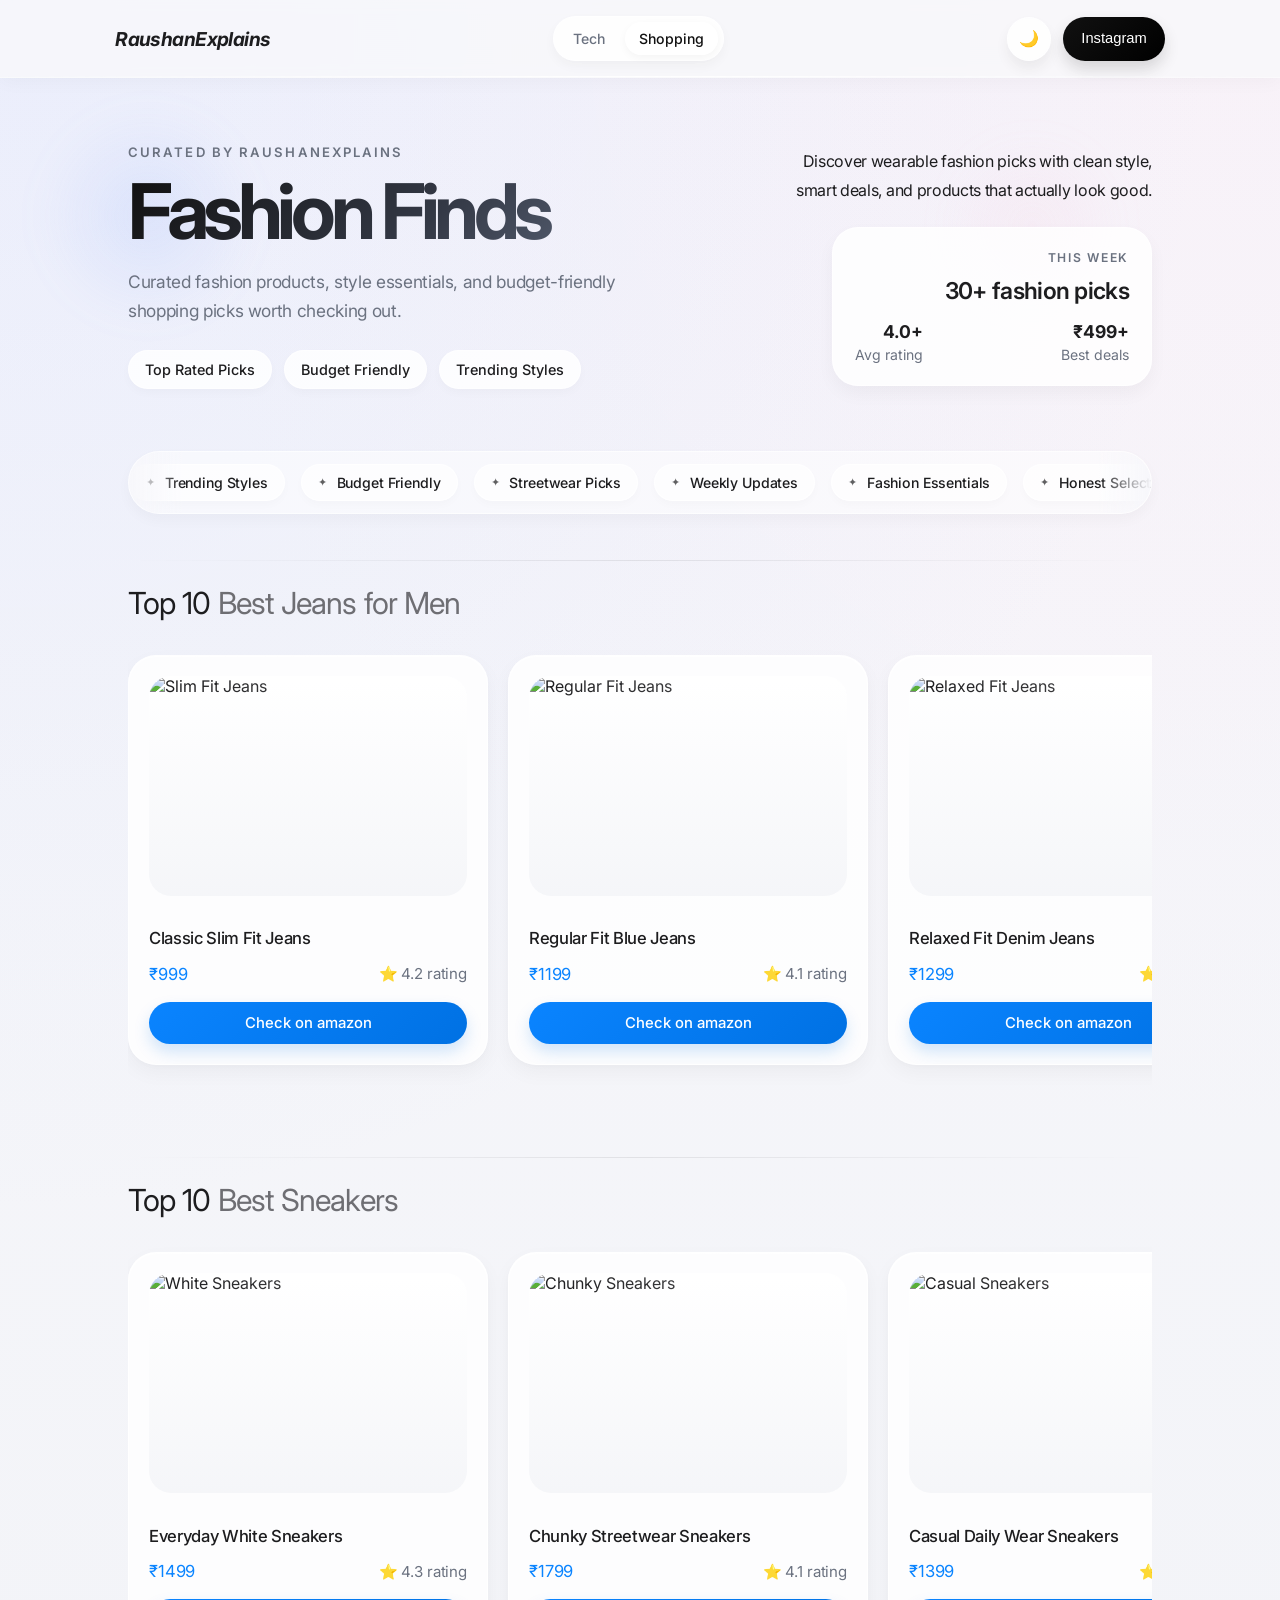
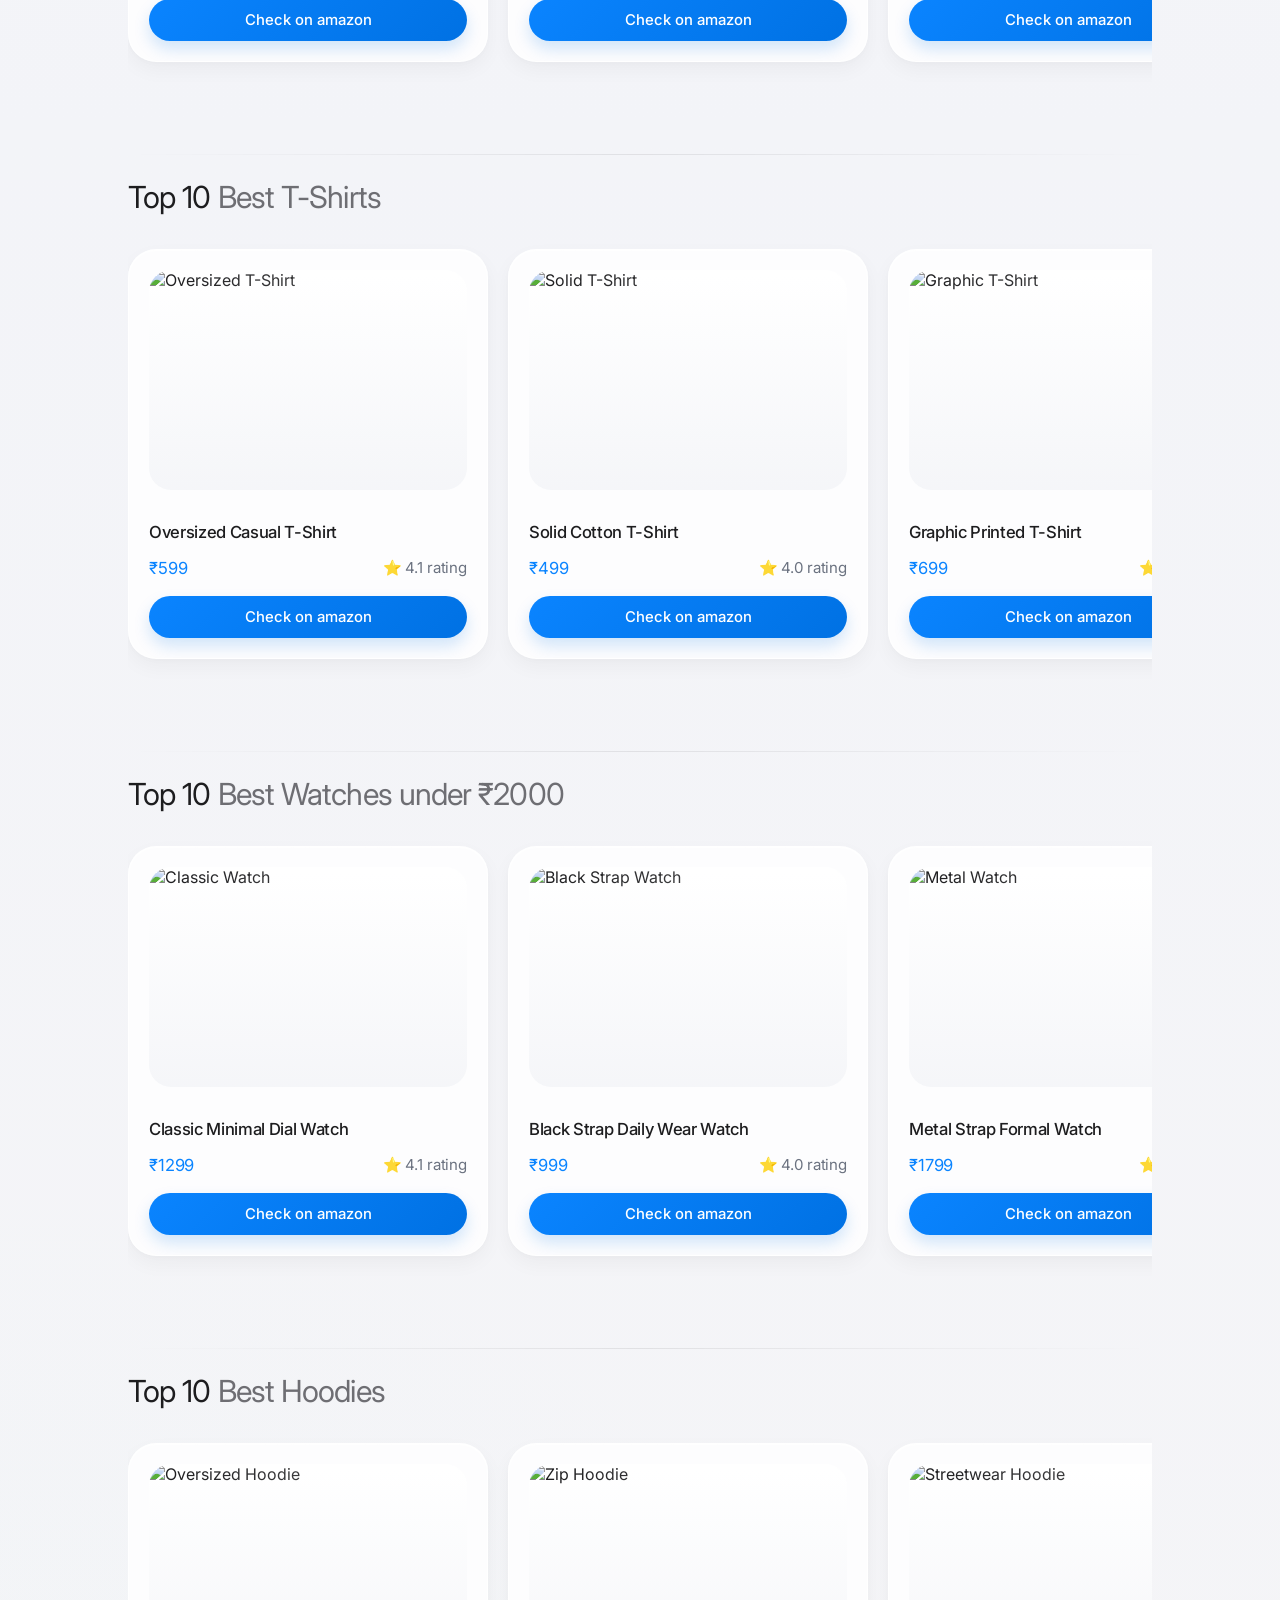
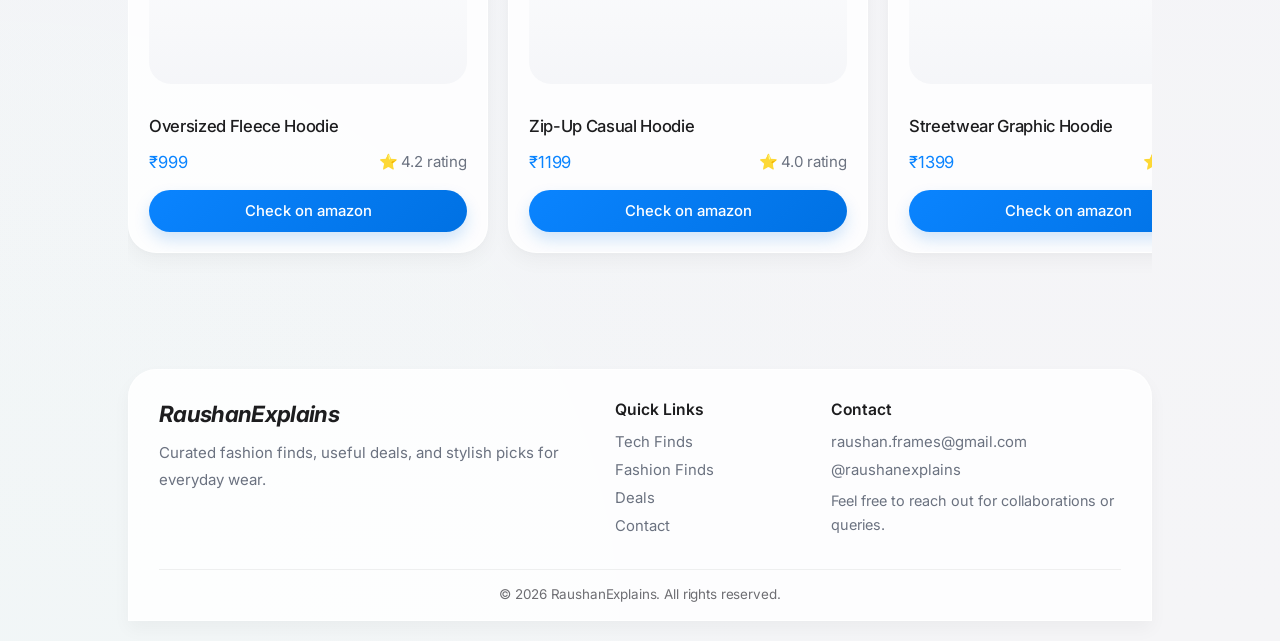
==== shopping.html @ c3a6e8cb "changes" ====
<!DOCTYPE html>
<html lang="en">

<head>
    <meta charset="UTF-8" />
    <meta name="viewport" content="width=device-width, initial-scale=1.0" />
    <title>RaushanExplains | Fashion Finds</title>
    <link rel="stylesheet" href="style.css" />
</head>

<body>
    <div class="page-loader" id="pageLoader">
        <div class="loader-inner">
            <div class="loader-brand shimmer-block"></div>

            <div class="loader-hero">
                <div class="loader-left">
                    <div class="skeleton-line short shimmer-block"></div>
                    <div class="skeleton-line title shimmer-block"></div>
                    <div class="skeleton-line medium shimmer-block"></div>
                    <div class="skeleton-line medium shimmer-block"></div>

                    <div class="loader-badges">
                        <span class="skeleton-pill shimmer-block"></span>
                        <span class="skeleton-pill shimmer-block"></span>
                        <span class="skeleton-pill shimmer-block"></span>
                    </div>
                </div>

                <div class="loader-right">
                    <div class="skeleton-card shimmer-block"></div>
                </div>
            </div>

            <div class="loader-products">
                <div class="skeleton-product shimmer-block"></div>
                <div class="skeleton-product shimmer-block"></div>
                <div class="skeleton-product shimmer-block"></div>
            </div>
        </div>
    </div>

    <header class="header">
        <div class="header-box">
            <h1 id="logo">RaushanExplains</h1>

            <div class="mode-switch-wrap">
                <div class="mode-switch">
                    <a href="index.html" class="mode-tab">Tech</a>
                    <a href="shopping.html" class="mode-tab active">Shopping</a>
                </div>
            </div>

            <div class="header-actions">
                <button class="theme-toggle" id="themeToggle" aria-label="Toggle dark mode">
                    <span class="theme-icon">🌙</span>
                </button>

                <a href="https://www.instagram.com/raushanexplains/" target="_blank" rel="noopener noreferrer" class="insta-link">
                    <button class="contact-btn insta-btn">
                        <span>Instagram</span>
                    </button>
                </a>
            </div>
        </div>
    </header>

    <div class="blank"></div>

    <section class="hero reveal">
        <div class="hero-left">
            <p class="hero-label">Curated by RaushanExplains</p>
            <h1>Fashion Finds</h1>
            <p class="hero-subtext">
                Curated fashion products, style essentials, and budget-friendly shopping picks worth checking out.
            </p>

            <div class="hero-badges">
                <span>Top Rated Picks</span>
                <span id="budget">Budget Friendly</span>
                <span>Trending Styles</span>
            </div>
        </div>

        <div class="hero-right">
            <p class="hero-right-text">
                Discover wearable fashion picks with clean style, smart deals, and products that actually look good.
            </p>

            <div class="hero-card">
                <p class="hero-card-label">This Week</p>
                <h3>30+ fashion picks</h3>
                <div class="hero-card-stats">
                    <div>
                        <strong>4.0+</strong>
                        <span>Avg rating</span>
                    </div>
                    <div>
                        <strong>₹499+</strong>
                        <span>Best deals</span>
                    </div>
                </div>
            </div>
        </div>
    </section>

    <div class="trust-marquee">
        <div class="trust-track">
            <span>Trending Styles</span>
            <span>Budget Friendly</span>
            <span>Streetwear Picks</span>
            <span>Weekly Updates</span>
            <span>Fashion Essentials</span>
            <span>Honest Selections</span>

            <span>Trending Styles</span>
            <span>Budget Friendly</span>
            <span>Streetwear Picks</span>
            <span>Weekly Updates</span>
            <span>Fashion Essentials</span>
            <span>Honest Selections</span>
        </div>
    </div>

    <section class="top">
        <div class="top1">
            <h1>Top 10 <span>Best Jeans for Men</span></h1>
        </div>

        <div class="box">
            <div class="box1">
                <div class="img-area"><img src="images/jeans1.jpg" alt="Slim Fit Jeans" /></div>
                <div class="product-info">
                    <h3>Classic Slim Fit Jeans</h3>
                    <div class="para">
                        <p class="price">₹999</p>
                        <p>⭐ 4.2 rating</p>
                    </div>
                    <div class="check">Check on amazon</div>
                </div>
            </div>

            <div class="box1">
                <div class="img-area"><img src="images/jeans2.jpg" alt="Regular Fit Jeans" /></div>
                <div class="product-info">
                    <h3>Regular Fit Blue Jeans</h3>
                    <div class="para">
                        <p class="price">₹1199</p>
                        <p>⭐ 4.1 rating</p>
                    </div>
                    <div class="check">Check on amazon</div>
                </div>
            </div>

            <div class="box1">
                <div class="img-area"><img src="images/jeans3.jpg" alt="Relaxed Fit Jeans" /></div>
                <div class="product-info">
                    <h3>Relaxed Fit Denim Jeans</h3>
                    <div class="para">
                        <p class="price">₹1299</p>
                        <p>⭐ 4.3 rating</p>
                    </div>
                    <div class="check">Check on amazon</div>
                </div>
            </div>

            <div class="box1">
                <div class="img-area"><img src="images/jeans4.jpg" alt="Black Jeans" /></div>
                <div class="product-info">
                    <h3>Black Tapered Fit Jeans</h3>
                    <div class="para">
                        <p class="price">₹1099</p>
                        <p>⭐ 4.0 rating</p>
                    </div>
                    <div class="check">Check on amazon</div>
                </div>
            </div>

            <div class="box1">
                <div class="img-area"><img src="images/jeans5.jpg" alt="Light Blue Jeans" /></div>
                <div class="product-info">
                    <h3>Light Blue Casual Denim Jeans</h3>
                    <div class="para">
                        <p class="price">₹899</p>
                        <p>⭐ 4.1 rating</p>
                    </div>
                    <div class="check">Check on amazon</div>
                </div>
            </div>
        </div>
    </section>

    <section class="top reveal">
        <div class="top1">
            <h1>Top 10 <span>Best Sneakers</span></h1>
        </div>

        <div class="box">
            <div class="box1">
                <div class="img-area"><img src="images/sneaker1.jpg" alt="White Sneakers" /></div>
                <div class="product-info">
                    <h3>Everyday White Sneakers</h3>
                    <div class="para">
                        <p class="price">₹1499</p>
                        <p>⭐ 4.3 rating</p>
                    </div>
                    <div class="check">Check on amazon</div>
                </div>
            </div>

            <div class="box1">
                <div class="img-area"><img src="images/sneaker2.jpg" alt="Chunky Sneakers" /></div>
                <div class="product-info">
                    <h3>Chunky Streetwear Sneakers</h3>
                    <div class="para">
                        <p class="price">₹1799</p>
                        <p>⭐ 4.1 rating</p>
                    </div>
                    <div class="check">Check on amazon</div>
                </div>
            </div>

            <div class="box1">
                <div class="img-area"><img src="images/sneaker3.jpg" alt="Casual Sneakers" /></div>
                <div class="product-info">
                    <h3>Casual Daily Wear Sneakers</h3>
                    <div class="para">
                        <p class="price">₹1399</p>
                        <p>⭐ 4.0 rating</p>
                    </div>
                    <div class="check">Check on amazon</div>
                </div>
            </div>

            <div class="box1">
                <div class="img-area"><img src="images/sneaker4.jpg" alt="Black Sneakers" /></div>
                <div class="product-info">
                    <h3>Black Minimal Sneakers</h3>
                    <div class="para">
                        <p class="price">₹1599</p>
                        <p>⭐ 4.2 rating</p>
                    </div>
                    <div class="check">Check on amazon</div>
                </div>
            </div>

            <div class="box1">
                <div class="img-area"><img src="images/sneaker5.jpg" alt="Running Sneakers" /></div>
                <div class="product-info">
                    <h3>Running Style Sneakers</h3>
                    <div class="para">
                        <p class="price">₹1699</p>
                        <p>⭐ 4.1 rating</p>
                    </div>
                    <div class="check">Check on amazon</div>
                </div>
            </div>
        </div>
    </section>

    <section class="top">
        <div class="top1">
            <h1>Top 10 <span>Best T-Shirts</span></h1>
        </div>

        <div class="box">
            <div class="box1">
                <div class="img-area"><img src="images/tshirt1.jpg" alt="Oversized T-Shirt" /></div>
                <div class="product-info">
                    <h3>Oversized Casual T-Shirt</h3>
                    <div class="para">
                        <p class="price">₹599</p>
                        <p>⭐ 4.1 rating</p>
                    </div>
                    <div class="check">Check on amazon</div>
                </div>
            </div>

            <div class="box1">
                <div class="img-area"><img src="images/tshirt2.jpg" alt="Solid T-Shirt" /></div>
                <div class="product-info">
                    <h3>Solid Cotton T-Shirt</h3>
                    <div class="para">
                        <p class="price">₹499</p>
                        <p>⭐ 4.0 rating</p>
                    </div>
                    <div class="check">Check on amazon</div>
                </div>
            </div>

            <div class="box1">
                <div class="img-area"><img src="images/tshirt3.jpg" alt="Graphic T-Shirt" /></div>
                <div class="product-info">
                    <h3>Graphic Printed T-Shirt</h3>
                    <div class="para">
                        <p class="price">₹699</p>
                        <p>⭐ 4.2 rating</p>
                    </div>
                    <div class="check">Check on amazon</div>
                </div>
            </div>

            <div class="box1">
                <div class="img-area"><img src="images/tshirt4.jpg" alt="Basic T-Shirt" /></div>
                <div class="product-info">
                    <h3>Basic Everyday T-Shirt</h3>
                    <div class="para">
                        <p class="price">₹449</p>
                        <p>⭐ 4.0 rating</p>
                    </div>
                    <div class="check">Check on amazon</div>
                </div>
            </div>

            <div class="box1">
                <div class="img-area"><img src="images/tshirt5.jpg" alt="Relaxed Fit T-Shirt" /></div>
                <div class="product-info">
                    <h3>Relaxed Fit Streetwear Tee</h3>
                    <div class="para">
                        <p class="price">₹749</p>
                        <p>⭐ 4.1 rating</p>
                    </div>
                    <div class="check">Check on amazon</div>
                </div>
            </div>
        </div>
    </section>

    <section class="top">
        <div class="top1">
            <h1>Top 10 <span>Best Watches under ₹2000</span></h1>
        </div>

        <div class="box">
            <div class="box1">
                <div class="img-area"><img src="images/watch1.jpg" alt="Classic Watch" /></div>
                <div class="product-info">
                    <h3>Classic Minimal Dial Watch</h3>
                    <div class="para">
                        <p class="price">₹1299</p>
                        <p>⭐ 4.1 rating</p>
                    </div>
                    <div class="check">Check on amazon</div>
                </div>
            </div>

            <div class="box1">
                <div class="img-area"><img src="images/watch2.jpg" alt="Black Strap Watch" /></div>
                <div class="product-info">
                    <h3>Black Strap Daily Wear Watch</h3>
                    <div class="para">
                        <p class="price">₹999</p>
                        <p>⭐ 4.0 rating</p>
                    </div>
                    <div class="check">Check on amazon</div>
                </div>
            </div>

            <div class="box1">
                <div class="img-area"><img src="images/watch3.jpg" alt="Metal Watch" /></div>
                <div class="product-info">
                    <h3>Metal Strap Formal Watch</h3>
                    <div class="para">
                        <p class="price">₹1799</p>
                        <p>⭐ 4.2 rating</p>
                    </div>
                    <div class="check">Check on amazon</div>
                </div>
            </div>
        </div>
    </section>

    <section class="top">
        <div class="top1">
            <h1>Top 10 <span>Best Hoodies</span></h1>
        </div>

        <div class="box">
            <div class="box1">
                <div class="img-area"><img src="images/hoodie1.jpg" alt="Oversized Hoodie" /></div>
                <div class="product-info">
                    <h3>Oversized Fleece Hoodie</h3>
                    <div class="para">
                        <p class="price">₹999</p>
                        <p>⭐ 4.2 rating</p>
                    </div>
                    <div class="check">Check on amazon</div>
                </div>
            </div>

            <div class="box1">
                <div class="img-area"><img src="images/hoodie2.jpg" alt="Zip Hoodie" /></div>
                <div class="product-info">
                    <h3>Zip-Up Casual Hoodie</h3>
                    <div class="para">
                        <p class="price">₹1199</p>
                        <p>⭐ 4.0 rating</p>
                    </div>
                    <div class="check">Check on amazon</div>
                </div>
            </div>

            <div class="box1">
                <div class="img-area"><img src="images/hoodie3.jpg" alt="Streetwear Hoodie" /></div>
                <div class="product-info">
                    <h3>Streetwear Graphic Hoodie</h3>
                    <div class="para">
                        <p class="price">₹1399</p>
                        <p>⭐ 4.1 rating</p>
                    </div>
                    <div class="check">Check on amazon</div>
                </div>
            </div>
        </div>
    </section>

    <footer class="footer reveal">
        <div class="footer-container">
            <div class="footer-top">
                <div class="footer-brand">
                    <h2>RaushanExplains</h2>
                    <p>
                        Curated fashion finds, useful deals, and stylish picks for everyday wear.
                    </p>
                </div>

                <div class="footer-links">
                    <h3>Quick Links</h3>
                    <a href="index.html">Tech Finds</a>
                    <a href="shopping.html">Fashion Finds</a>
                    <a href="#">Deals</a>
                    <a href="#">Contact</a>
                </div>

                <div class="footer-contact">
                    <h3>Contact</h3>
                    <a href="mailto:raushan.frames@gmail.com">raushan.frames@gmail.com</a>
                    <a href="https://www.instagram.com/raushanexplains/" target="_blank" rel="noopener noreferrer">@raushanexplains</a>
                    <p>Feel free to reach out for collaborations or queries.</p>
                </div>
            </div>

            <div class="footer-bottom">
                <p>© 2026 RaushanExplains. All rights reserved.</p>
            </div>
        </div>
    </footer>

    <button class="back-to-top">↑</button>

    <script src="script.js"></script>
</body>

</html>
---- style.css ----
@import url('https://fonts.googleapis.com/css2?family=Inter:wght@100..900&display=swap');

:root {
    --bg-main:
        radial-gradient(circle at top left, rgba(186, 200, 255, 0.20), transparent 30%),
        radial-gradient(circle at top right, rgba(255, 214, 235, 0.16), transparent 28%),
        radial-gradient(circle at bottom left, rgba(214, 255, 245, 0.12), transparent 26%),
        linear-gradient(180deg, #f7f7fb 0%, #f3f4f8 45%, #f5f5f7 100%);

    --text-main: #1d1d1f;
    --text-soft: #6b7280;
    --text-muted: #6e6e73;
    --heading-grad: linear-gradient(135deg, #111111 0%, #343946 55%, #657085 100%);

    --header-bg: rgba(248, 248, 251, 0.82);
    --header-border: rgba(255, 255, 255, 0.42);
    --header-shadow: 0 4px 18px rgba(0, 0, 0, 0.03);

    --glass-bg: rgba(255, 255, 255, 0.82);
    --glass-border: rgba(255, 255, 255, 0.62);
    --glass-strong: rgba(255, 255, 255, 0.90);
    --glass-shadow:
        0 8px 20px rgba(0, 0, 0, 0.04),
        0 2px 8px rgba(0, 0, 0, 0.025),
        inset 0 1px 0 rgba(255, 255, 255, 0.72);

    --card-hover-shadow:
        0 12px 22px rgba(17, 24, 39, 0.07),
        0 4px 10px rgba(17, 24, 39, 0.03);

    --img-area-bg: linear-gradient(180deg, rgba(255, 255, 255, 0.94), rgba(244, 245, 248, 0.94));

    --blue-btn: linear-gradient(135deg, #0a84ff, #0071e3);
    --dark-btn: linear-gradient(135deg, #111111, #000000);
    --blue-shadow: 0 8px 16px rgba(0, 113, 227, 0.18);
    --blue-shadow-hover: 0 10px 18px rgba(0, 113, 227, 0.22);

    --theme-btn-bg: rgba(255, 255, 255, 0.74);
    --theme-btn-border: rgba(255, 255, 255, 0.64);
    --theme-btn-color: #111111;
    --theme-btn-shadow: 0 8px 14px rgba(0, 0, 0, 0.06);

    --line-soft: rgba(0, 0, 0, 0.08);
    --footer-border: rgba(0, 0, 0, 0.06);
    --price-color: #0a84ff;
}

body.dark-mode {
    --bg-main:
        radial-gradient(circle at top left, rgba(65, 88, 208, 0.14), transparent 30%),
        radial-gradient(circle at top right, rgba(170, 85, 255, 0.12), transparent 28%),
        radial-gradient(circle at bottom left, rgba(0, 210, 255, 0.08), transparent 24%),
        linear-gradient(180deg, #0d0f14 0%, #11141b 45%, #151922 100%);

    --text-main: #f5f7fb;
    --text-soft: #a8b0bf;
    --text-muted: #98a1b2;
    --heading-grad: linear-gradient(135deg, #ffffff 0%, #c5cede 55%, #8b96ad 100%);

    --header-bg: rgba(17, 20, 27, 0.86);
    --header-border: rgba(255, 255, 255, 0.08);
    --header-shadow: 0 8px 22px rgba(0, 0, 0, 0.22);

    --glass-bg: rgba(22, 27, 37, 0.82);
    --glass-border: rgba(255, 255, 255, 0.08);
    --glass-strong: rgba(255, 255, 255, 0.16);
    --glass-shadow:
        0 10px 22px rgba(0, 0, 0, 0.22),
        0 4px 8px rgba(0, 0, 0, 0.16),
        inset 0 1px 0 rgba(255, 255, 255, 0.04);

    --card-hover-shadow:
        0 14px 24px rgba(0, 0, 0, 0.26),
        0 6px 12px rgba(0, 0, 0, 0.16);

    --img-area-bg: linear-gradient(180deg, rgba(29, 35, 47, 0.95), rgba(21, 26, 35, 0.95));

    --theme-btn-bg: rgba(255, 255, 255, 0.06);
    --theme-btn-border: rgba(255, 255, 255, 0.08);
    --theme-btn-color: #f5f7fb;
    --theme-btn-shadow: 0 8px 16px rgba(0, 0, 0, 0.18);

    --line-soft: rgba(255, 255, 255, 0.10);
    --footer-border: rgba(255, 255, 255, 0.08);
    --price-color: #4da3ff;
}

* {
    margin: 0;
    padding: 0;
    box-sizing: border-box;
}

html,
body {
    width: 100%;
    min-height: 100%;
    font-family: "Inter", sans-serif;
    overflow-x: hidden;
    background: var(--bg-main);
    color: var(--text-main);
}

body::before {
    content: "";
    position: fixed;
    inset: 0;
    pointer-events: none;
    background: radial-gradient(rgba(255, 255, 255, 0.10) 1px, transparent 1px);
    background-size: 24px 24px;
    opacity: 0.10;
}

body.dark-mode::before {
    opacity: 0.05;
}

.header {
    height: 78px;
    width: 100%;
    position: fixed;
    top: 0;
    left: 0;
    z-index: 1000;
    background: var(--header-bg);
    backdrop-filter: blur(6px);
    -webkit-backdrop-filter: blur(6px);
    border-bottom: 1px solid var(--header-border);
    box-shadow: var(--header-shadow);
    transition: background 0.2s ease, border-color 0.2s ease, box-shadow 0.2s ease;
}

.header::after {
    content: "";
    position: absolute;
    left: 0;
    bottom: 0;
    width: 100%;
    height: 1px;
    background: linear-gradient(90deg, transparent, var(--glass-strong), transparent);
}

.header-box {
    width: 82%;
    height: 100%;
    margin: auto;
    display: flex;
    align-items: center;
    justify-content: space-between;
    gap: 18px;
}

#logo {
    font-size: 1.2rem;
    font-weight: 700;
    font-style: italic;
    color: var(--text-main);
    letter-spacing: -0.03em;
    white-space: nowrap;
}

.mode-switch-wrap {
    display: flex;
    justify-content: center;
    min-width: 0;
    flex: 1;
}

.mode-switch {
    display: inline-flex;
    align-items: center;
    gap: 6px;
    padding: 5px;
    border-radius: 999px;
    background: var(--glass-bg);
    border: 1px solid var(--glass-border);
    box-shadow: 0 5px 12px rgba(0, 0, 0, 0.035);
    max-width: 100%;
}

.mode-tab {
    text-decoration: none;
    color: var(--text-soft);
    font-size: 0.88rem;
    font-weight: 500;
    padding: 8px 14px;
    border-radius: 999px;
    transition: background 0.18s ease, color 0.18s ease;
    white-space: nowrap;
}

.mode-tab.active {
    background: rgba(255, 255, 255, 0.94);
    color: #111111;
    box-shadow: 0 3px 8px rgba(0, 0, 0, 0.04);
}

body.dark-mode .mode-tab.active {
    background: rgba(255, 255, 255, 0.12);
    color: #ffffff;
}

.header-actions {
    display: flex;
    align-items: center;
    gap: 12px;
}

.theme-toggle {
    width: 44px;
    height: 44px;
    border-radius: 50%;
    border: 1px solid var(--theme-btn-border);
    background: var(--theme-btn-bg);
    color: var(--theme-btn-color);
    box-shadow: var(--theme-btn-shadow);
    cursor: pointer;
    transition: transform 0.16s ease, box-shadow 0.16s ease;
    display: flex;
    align-items: center;
    justify-content: center;
    font-size: 1rem;
}

.theme-toggle:hover {
    transform: translateY(-1px);
}

.header-box a {
    text-decoration: none;
}

.contact-btn {
    padding: 12px 20px;
    font-size: 0.92rem;
    font-weight: 500;
    color: white;
    background: var(--dark-btn);
    border: none;
    border-radius: 999px;
    cursor: pointer;
    box-shadow: 0 8px 16px rgba(0, 0, 0, 0.14);
    transition: transform 0.16s ease, box-shadow 0.16s ease;
}

.contact-btn:hover {
    transform: translateY(-1px);
    box-shadow: 0 10px 18px rgba(0, 0, 0, 0.16);
}

.insta-link {
    text-decoration: none;
    display: inline-flex;
}

.insta-btn {
    display: inline-flex;
    align-items: center;
    justify-content: center;
    height: 44px;
    padding: 0 18px;
    line-height: 1;
}

.insta-btn span {
    display: inline-block;
    line-height: 1;
}

.blank {
    height: 88px;
    width: 100%;
}

.hero {
    width: 80%;
    margin: 28px auto 34px;
    min-height: 280px;
    display: flex;
    align-items: center;
    justify-content: space-between;
    gap: 56px;
    padding: 28px 0;
    position: relative;
    isolation: isolate;
}

.hero::before {
    content: "";
    position: absolute;
    left: -100px;
    top: -20px;
    width: 240px;
    height: 240px;
    background: radial-gradient(circle, rgba(111, 152, 255, 0.14), transparent 65%);
    filter: blur(18px);
    z-index: -1;
}

.hero::after {
    content: "";
    position: absolute;
    right: 20px;
    top: 10px;
    width: 200px;
    height: 200px;
    background: radial-gradient(circle, rgba(255, 188, 214, 0.12), transparent 65%);
    filter: blur(18px);
    z-index: -1;
}

.hero-left {
    max-width: 620px;
}

.hero-label {
    font-size: 0.82rem;
    text-transform: uppercase;
    letter-spacing: 0.16em;
    color: var(--text-soft);
    margin-bottom: 16px;
    font-weight: 600;
}

.hero-left h1 {
    font-size: 4.8rem;
    font-weight: 700;
    letter-spacing: -0.07em;
    line-height: 0.95;
    background: var(--heading-grad);
    -webkit-background-clip: text;
    -webkit-text-fill-color: transparent;
}

.hero-subtext {
    margin-top: 18px;
    font-size: 1.08rem;
    line-height: 1.7;
    color: var(--text-soft);
    max-width: 560px;
    letter-spacing: -0.02em;
}

.hero-badges {
    display: flex;
    gap: 12px;
    flex-wrap: wrap;
    margin-top: 24px;
}

.hero-badges span {
    padding: 10px 16px;
    border-radius: 999px;
    background: var(--glass-bg);
    border: 1px solid var(--glass-border);
    box-shadow: 0 4px 10px rgba(0, 0, 0, 0.025);
    font-size: 0.9rem;
    font-weight: 500;
    color: var(--text-main);
}

.hero-right {
    max-width: 360px;
    display: flex;
    flex-direction: column;
    align-items: flex-end;
    gap: 22px;
    text-align: right;
}

.hero-right-text {
    font-size: 1rem;
    line-height: 1.8;
    color: var(--text-main);
    letter-spacing: -0.02em;
}

.hero-card {
    width: 100%;
    max-width: 320px;
    padding: 22px;
    border-radius: 26px;
    background: var(--glass-bg);
    border: 1px solid var(--glass-border);
    box-shadow: 0 8px 18px rgba(0, 0, 0, 0.04);
    transition: box-shadow 0.18s ease;
}

.hero-card:hover {
    box-shadow: 0 12px 20px rgba(0, 0, 0, 0.06);
}

.hero-card-label {
    font-size: 0.76rem;
    text-transform: uppercase;
    letter-spacing: 0.14em;
    color: var(--text-soft);
    font-weight: 600;
    margin-bottom: 12px;
}

.hero-card h3 {
    font-size: 1.45rem;
    font-weight: 600;
    color: var(--text-main);
    letter-spacing: -0.03em;
    margin-bottom: 16px;
}

.hero-card-stats {
    display: flex;
    justify-content: space-between;
    gap: 18px;
}

.hero-card-stats div {
    display: flex;
    flex-direction: column;
}

.hero-card-stats strong {
    font-size: 1.1rem;
    color: var(--text-main);
    margin-bottom: 4px;
}

.hero-card-stats span {
    font-size: 0.88rem;
    color: var(--text-soft);
}

.trust-marquee {
    width: 80%;
    margin: 4px auto 28px;
    overflow: hidden;
    position: relative;
    border-radius: 999px;
    background: rgba(255, 255, 255, 0.52);
    border: 1px solid rgba(255, 255, 255, 0.60);
    box-shadow: 0 6px 14px rgba(0, 0, 0, 0.03);
}

.trust-marquee::before,
.trust-marquee::after {
    content: "";
    position: absolute;
    top: 0;
    width: 54px;
    height: 100%;
    z-index: 2;
    pointer-events: none;
}

.trust-marquee::before {
    left: 0;
    background: linear-gradient(to right, rgba(247, 247, 251, 1), rgba(247, 247, 251, 0));
}

.trust-marquee::after {
    right: 0;
    background: linear-gradient(to left, rgba(247, 247, 251, 1), rgba(247, 247, 251, 0));
}

.trust-track {
    display: flex;
    align-items: center;
    gap: 16px;
    width: max-content;
    padding: 12px 0;
    animation: trustScroll 26s linear infinite;
}

.trust-track span {
    display: inline-flex;
    align-items: center;
    white-space: nowrap;
    padding: 9px 16px;
    border-radius: 999px;
    background: rgba(255, 255, 255, 0.66);
    border: 1px solid rgba(255, 255, 255, 0.72);
    color: var(--text-main);
    font-size: 0.88rem;
    font-weight: 500;
    letter-spacing: -0.01em;
    box-shadow: 0 4px 8px rgba(0, 0, 0, 0.02);
}

.trust-track span::before {
    content: "✦";
    font-size: 0.7rem;
    margin-right: 10px;
    opacity: 0.7;
}

.trust-marquee:hover .trust-track {
    animation-play-state: paused;
}

body.dark-mode .trust-marquee {
    background: rgba(22, 27, 37, 0.72);
    border: 1px solid rgba(255, 255, 255, 0.08);
}

body.dark-mode .trust-marquee::before {
    background: linear-gradient(to right, rgba(13, 15, 20, 1), rgba(13, 15, 20, 0));
}

body.dark-mode .trust-marquee::after {
    background: linear-gradient(to left, rgba(13, 15, 20, 1), rgba(13, 15, 20, 0));
}

body.dark-mode .trust-track span {
    background: rgba(255, 255, 255, 0.05);
    border: 1px solid rgba(255, 255, 255, 0.08);
}

.top {
    width: 80%;
    margin: 46px auto 72px;
    position: relative;
}

.top::before {
    content: "";
    display: block;
    width: 100%;
    height: 1px;
    margin-bottom: 24px;
    background: linear-gradient(90deg, transparent, var(--line-soft), transparent);
}

.top1 h1 {
    font-size: 1.9rem;
    font-weight: 400;
    color: var(--text-main);
    margin-bottom: 22px;
    letter-spacing: -0.03em;
}

.top1 h1 span {
    color: var(--text-muted);
}

.box {
    width: 100%;
    display: flex;
    gap: 20px;
    overflow-x: auto;
    overflow-y: hidden;
    scrollbar-width: none;
    padding: 12px 0 20px;
    scroll-snap-type: x proximity;
    -webkit-overflow-scrolling: touch;
    touch-action: pan-x pan-y;
}

.box::-webkit-scrollbar {
    display: none;
}

.box1 {
    position: relative;
    flex: 0 0 340px;
    height: 410px;
    background: var(--glass-bg);
    border: 1px solid var(--glass-border);
    border-radius: 28px;
    box-shadow: var(--glass-shadow);
    transition: box-shadow 0.16s ease, border-color 0.16s ease;
    cursor: pointer;
    overflow: hidden;
    padding: 20px;
    display: flex;
    flex-direction: column;
    justify-content: space-between;
    opacity: 1;
    scroll-snap-align: start;
}

.box1::before {
    content: "";
    position: absolute;
    top: 0;
    left: 18px;
    right: 18px;
    height: 1px;
    background: linear-gradient(90deg, transparent, var(--glass-strong), transparent);
}

.box1:hover {
    box-shadow: var(--card-hover-shadow);
    border-color: var(--glass-strong);
}

.img-area {
    width: 100%;
    height: 220px;
    display: flex;
    align-items: center;
    justify-content: center;
    border-radius: 22px;
    overflow: hidden;
    background: var(--img-area-bg);
    position: relative;
}

.img-area::after {
    content: "";
    position: absolute;
    inset: 0;
    background: radial-gradient(circle at top, rgba(255, 255, 255, 0.14), transparent 55%);
    pointer-events: none;
}

.img-area img {
    width: 100%;
    height: 100%;
    object-fit: contain;
    display: block;
}

.product-info {
    margin-top: 10px;
}

.product-info h3 {
    font-size: 1.04rem;
    font-weight: 500;
    color: var(--text-main);
    line-height: 1.35;
    letter-spacing: -0.02em;
}

.product-info p {
    font-weight: 400;
    letter-spacing: -0.01em;
}

.price {
    font-size: 1.04rem;
    color: var(--price-color);
    font-weight: 700;
}

.para {
    display: flex;
    justify-content: space-between;
    align-items: center;
    padding-top: 14px;
    color: var(--text-muted);
    font-size: 0.94rem;
}

.para p:last-child {
    color: var(--text-soft);
}

.check {
    background: var(--blue-btn);
    color: white;
    text-align: center;
    padding: 12px 0;
    border-radius: 999px;
    font-size: 0.93rem;
    font-weight: 500;
    margin-top: 18px;
    box-shadow: var(--blue-shadow);
    transition: transform 0.16s ease, box-shadow 0.16s ease;
}

.check:hover {
    transform: translateY(-1px);
    box-shadow: var(--blue-shadow-hover);
}

.footer {
    width: 100%;
    margin-top: 70px;
    padding: 24px 0 20px;
}

.footer-container {
    width: 80%;
    margin: auto;
    padding: 30px 30px 18px;
    border-radius: 28px 28px 0 0;
    background: var(--glass-bg);
    border: 1px solid var(--glass-border);
    box-shadow: 0 8px 18px rgba(0, 0, 0, 0.04);
}

.footer-top {
    display: flex;
    justify-content: space-between;
    gap: 36px;
    padding-bottom: 24px;
    border-bottom: 1px solid var(--footer-border);
}

.footer-brand {
    max-width: 420px;
}

.footer-brand h2 {
    font-size: 1.4rem;
    font-weight: 700;
    font-style: italic;
    color: var(--text-main);
    letter-spacing: -0.03em;
    margin-bottom: 12px;
}

.footer-brand p {
    font-size: 0.94rem;
    line-height: 1.8;
    color: var(--text-soft);
}

.footer-links,
.footer-contact {
    min-width: 180px;
}

.footer-links h3,
.footer-contact h3 {
    font-size: 0.98rem;
    font-weight: 600;
    color: var(--text-main);
    margin-bottom: 14px;
}

.footer-links a,
.footer-contact a {
    display: block;
    text-decoration: none;
    color: var(--text-soft);
    font-size: 0.93rem;
    margin-bottom: 10px;
    transition: color 0.16s ease, transform 0.16s ease;
}

.footer-links a:hover,
.footer-contact a:hover {
    color: var(--price-color);
    transform: translateX(2px);
}

.footer-contact p {
    font-size: 0.9rem;
    line-height: 1.7;
    color: var(--text-soft);
    margin-top: 8px;
}

.footer-bottom {
    padding-top: 16px;
    text-align: center;
}

.footer-bottom p {
    font-size: 0.84rem;
    color: var(--text-muted);
    letter-spacing: -0.01em;
}

.reveal {
    opacity: 0;
    transform: translateY(14px);
    transition: opacity 0.28s ease, transform 0.28s ease;
    will-change: opacity, transform;
}

.reveal.active {
    opacity: 1;
    transform: translateY(0);
}

.back-to-top {
    position: fixed;
    right: 18px;
    bottom: 18px;
    width: 44px;
    height: 44px;
    border: none;
    border-radius: 50%;
    background: rgba(17, 17, 17, 0.92);
    color: white;
    font-size: 1rem;
    cursor: pointer;
    box-shadow: 0 8px 16px rgba(0, 0, 0, 0.16);
    opacity: 0;
    visibility: hidden;
    transition: all 0.18s ease;
    z-index: 9999;
}

body.dark-mode .back-to-top {
    background: rgba(255, 255, 255, 0.12);
    border: 1px solid rgba(255, 255, 255, 0.08);
    color: #ffffff;
}

.back-to-top.show {
    opacity: 1;
    visibility: visible;
}

.back-to-top:hover {
    transform: translateY(-2px);
}

.page-loader {
    position: fixed;
    inset: 0;
    z-index: 99999;
    display: flex;
    align-items: center;
    justify-content: center;
    padding: 32px;
    background: var(--bg-main);
    opacity: 1;
    visibility: visible;
    transition: opacity 0.22s ease, visibility 0.22s ease;
}

.page-loader.hide {
    opacity: 0;
    visibility: hidden;
    pointer-events: none;
}

.loader-inner {
    width: min(1180px, 92vw);
    display: flex;
    flex-direction: column;
    gap: 28px;
}

.loader-brand {
    width: 180px;
    height: 26px;
    border-radius: 999px;
}

.loader-hero {
    display: flex;
    justify-content: space-between;
    gap: 40px;
    align-items: center;
}

.loader-left {
    flex: 1;
    max-width: 620px;
}

.loader-right {
    width: 320px;
    display: flex;
    justify-content: flex-end;
}

.skeleton-line {
    height: 16px;
    border-radius: 999px;
    margin-bottom: 14px;
}

.skeleton-line.short {
    width: 140px;
    height: 12px;
}

.skeleton-line.title {
    width: 78%;
    height: 72px;
    border-radius: 24px;
    margin-top: 10px;
    margin-bottom: 20px;
}

.skeleton-line.medium {
    width: 88%;
}

.loader-badges {
    display: flex;
    gap: 12px;
    flex-wrap: wrap;
    margin-top: 22px;
}

.skeleton-pill {
    width: 130px;
    height: 38px;
    border-radius: 999px;
}

.skeleton-card {
    width: 100%;
    max-width: 300px;
    height: 180px;
    border-radius: 26px;
}

.loader-products {
    display: flex;
    gap: 20px;
    overflow: hidden;
}

.skeleton-product {
    flex: 1;
    min-width: 280px;
    height: 360px;
    border-radius: 28px;
}

.shimmer-block {
    position: relative;
    overflow: hidden;
    background: rgba(255, 255, 255, 0.72);
    border: 1px solid rgba(255, 255, 255, 0.58);
    box-shadow: 0 8px 14px rgba(0, 0, 0, 0.035);
}

.shimmer-block::before {
    content: "";
    position: absolute;
    inset: 0;
    transform: translateX(-100%);
    background: linear-gradient(
        90deg,
        transparent 0%,
        rgba(255, 255, 255, 0.16) 30%,
        rgba(255, 255, 255, 0.40) 50%,
        rgba(255, 255, 255, 0.16) 70%,
        transparent 100%
    );
    animation: skeletonShimmer 1.2s linear infinite;
}

body.dark-mode .shimmer-block {
    background: rgba(23, 28, 39, 0.82);
    border: 1px solid rgba(255, 255, 255, 0.07);
    box-shadow: 0 10px 18px rgba(0, 0, 0, 0.18);
}

body.dark-mode .shimmer-block::before {
    background: linear-gradient(
        90deg,
        transparent 0%,
        rgba(255, 255, 255, 0.04) 30%,
        rgba(255, 255, 255, 0.12) 50%,
        rgba(255, 255, 255, 0.04) 70%,
        transparent 100%
    );
}

body.loading {
    overflow: hidden;
}

@keyframes skeletonShimmer {
    100% {
        transform: translateX(100%);
    }
}

@keyframes trustScroll {
    0% {
        transform: translateX(0);
    }
    100% {
        transform: translateX(-50%);
    }
}

/* ---------- RESPONSIVE ---------- */

@media (max-width: 1200px) {
    .header-box,
    .hero,
    .top,
    .trust-marquee,
    .footer-container {
        width: 88%;
    }

    .hero {
        gap: 40px;
    }

    .hero-left h1 {
        font-size: 4.2rem;
    }

    .box1 {
        flex: 0 0 320px;
        height: 400px;
    }
}

@media (max-width: 1024px) {
    .header-box,
    .hero,
    .top,
    .trust-marquee,
    .footer-container {
        width: 90%;
    }

    .hero-right-text {
        display: none;
    }

    .hero {
        gap: 34px;
        padding: 24px 0 28px;
        margin: 18px auto 34px;
    }

    .hero-left {
        max-width: 56%;
    }

    .hero-right {
        max-width: 40%;
    }

    .hero-left h1 {
        font-size: 3.8rem;
    }

    .top1 h1 {
        font-size: 1.7rem;
    }

    .box1 {
        flex: 0 0 300px;
        height: 390px;
    }

    .img-area {
        height: 205px;
    }
}

@media (max-width: 768px) {
    .header {
        height: 72px;
    }

    .header-box,
    .hero,
    .top,
    .trust-marquee,
    .footer-container {
        width: 92%;
    }

    .header-box {
        flex-wrap: wrap;
        align-items: center;
        row-gap: 10px;
        height: auto;
        padding: 10px 0;
    }

    #logo {
        font-size: 0.95rem;
    }

    .mode-switch-wrap {
        order: 3;
        width: 100%;
        flex: 0 0 100%;
        justify-content: flex-start;
    }

    .mode-switch {
        width: 100%;
        overflow-x: auto;
        overflow-y: hidden;
        -webkit-overflow-scrolling: touch;
        scrollbar-width: none;
        justify-content: flex-start;
    }

    .mode-switch::-webkit-scrollbar {
        display: none;
    }

    .mode-tab {
        font-size: 0.82rem;
        padding: 8px 12px;
    }

    .theme-toggle {
        width: 40px;
        height: 40px;
        font-size: 0.92rem;
    }

    .contact-btn {
        padding: 10px 14px;
        font-size: 0.8rem;
    }

    .insta-btn {
        height: 40px;
        padding: 0 14px;
    }

    .blank {
        height: 92px;
    }

    .hero {
        flex-direction: column;
        align-items: flex-start;
        text-align: left;
        gap: 22px;
        padding: 22px 0 26px;
        margin: 0 auto 30px;
        min-height: auto;
    }

    .hero::before {
        left: -60px;
        top: -10px;
        width: 180px;
        height: 180px;
        filter: blur(14px);
    }

    .hero::after {
        right: -10px;
        top: 40px;
        width: 150px;
        height: 150px;
        filter: blur(14px);
    }

    .hero-left,
    .hero-right {
        width: 100%;
        max-width: 100%;
    }

    .hero-label,
    .hero-right-text {
        display: none;
    }

    .hero-left h1 {
        font-size: 2.8rem;
        line-height: 0.96;
        letter-spacing: -0.05em;
    }

    .hero-subtext {
        max-width: 100%;
        font-size: 0.96rem;
        line-height: 1.6;
        margin-top: 14px;
    }

    .hero-badges {
        margin-top: 20px;
        gap: 10px;
    }

    .hero-badges span {
        font-size: 0.84rem;
        padding: 8px 13px;
    }

    .hero-right {
        align-items: stretch;
    }

    .hero-card {
        width: 100%;
        max-width: 100%;
        padding: 18px;
        border-radius: 22px;
    }

    .hero-card h3 {
        font-size: 1.15rem;
        margin-bottom: 14px;
    }

    .hero-card-stats strong {
        font-size: 1rem;
    }

    .hero-card-stats span {
        font-size: 0.84rem;
    }

    .trust-marquee {
        margin: 0 auto 24px;
    }

    .trust-track {
        gap: 12px;
        padding: 12px 0;
        animation: trustScroll 20s linear infinite;
    }

    .trust-track span {
        padding: 8px 14px;
        font-size: 0.84rem;
    }

    .trust-marquee::before,
    .trust-marquee::after {
        width: 34px;
    }

    .top {
        margin: 34px auto 70px;
    }

    .top1 {
        display: flex;
        flex-direction: column;
        gap: 8px;
    }

    .top1 h1 {
        font-size: 1.4rem;
        line-height: 1.25;
        margin-bottom: 0;
    }

    .top1::after {
        content: "Swipe →";
        font-size: 0.84rem;
        color: #6e6e73;
        font-weight: 500;
        margin-top: 2px;
    }

    .box {
        gap: 16px;
        padding: 12px 4px 12px 2px;
    }

    .box1 {
        flex: 0 0 82%;
        width: 82%;
        min-width: 82%;
        max-width: 82%;
        min-height: 360px;
        height: auto;
        border-radius: 24px;
        padding: 16px;
    }

    .img-area {
        height: 210px;
        border-radius: 18px;
    }

    .product-info {
        margin-top: 12px;
    }

    .product-info h3 {
        font-size: 1rem;
        line-height: 1.35;
    }

    .price {
        font-size: 1rem;
    }

    .para {
        padding-top: 12px;
        font-size: 0.9rem;
        gap: 10px;
    }

    .check {
        margin-top: 16px;
        padding: 11px 0;
        font-size: 0.9rem;
    }

    .footer {
        margin-top: 56px;
        padding: 20px 0 16px;
    }

    .footer-container {
        padding: 24px 18px 14px;
        border-radius: 24px 24px 0 0;
    }

    .footer-top {
        flex-direction: column;
        gap: 22px;
        padding-bottom: 18px;
    }

    .footer-brand,
    .footer-links,
    .footer-contact {
        max-width: 100%;
        min-width: 100%;
    }

    .footer-brand h2 {
        font-size: 1.18rem;
    }

    .footer-brand p,
    .footer-contact p,
    .footer-links a,
    .footer-contact a {
        font-size: 0.9rem;
    }

    .footer-bottom {
        padding-top: 14px;
    }

    .footer-bottom p {
        font-size: 0.82rem;
    }
}

@media (max-width: 480px) {
    .header-box,
    .hero,
    .top,
    .trust-marquee,
    .footer-container {
        width: 94%;
    }

    #logo {
        font-size: 0.88rem;
    }

    .mode-tab {
        font-size: 0.78rem;
        padding: 8px 11px;
    }

    .hero {
        margin: 8px auto 34px;
        padding: 18px 0 24px;
        gap: 20px;
    }

    .hero-left h1 {
        font-size: 2.4rem;
    }

    .hero-subtext {
        display: none;
    }

    .hero-badges span {
        font-size: 0.78rem;
        padding: 8px 12px;
    }

    .top {
        margin: 34px auto 46px;
    }

    .top1 h1 {
        font-size: 1.18rem;
    }

    .top1::after {
        font-size: 0.78rem;
    }

    .box {
        gap: 14px;
        padding: 10px 6px 14px 2px;
    }

    .box1 {
        flex: 0 0 88%;
        width: 88%;
        min-width: 88%;
        max-width: 88%;
        min-height: 365px;
        border-radius: 22px;
    }

    .img-area {
        height: 198px;
    }

    .product-info h3 {
        font-size: 0.95rem;
    }

    .check {
        font-size: 0.88rem;
    }

    .footer-container {
        padding: 20px 14px 14px;
        border-radius: 20px 20px 0 0;
    }
}

@media (max-width: 416px) {
    #budget {
        display: none;
    }
}

@media (min-width: 1280px) {
    .box1 {
        flex: 0 0 360px;
    }
}
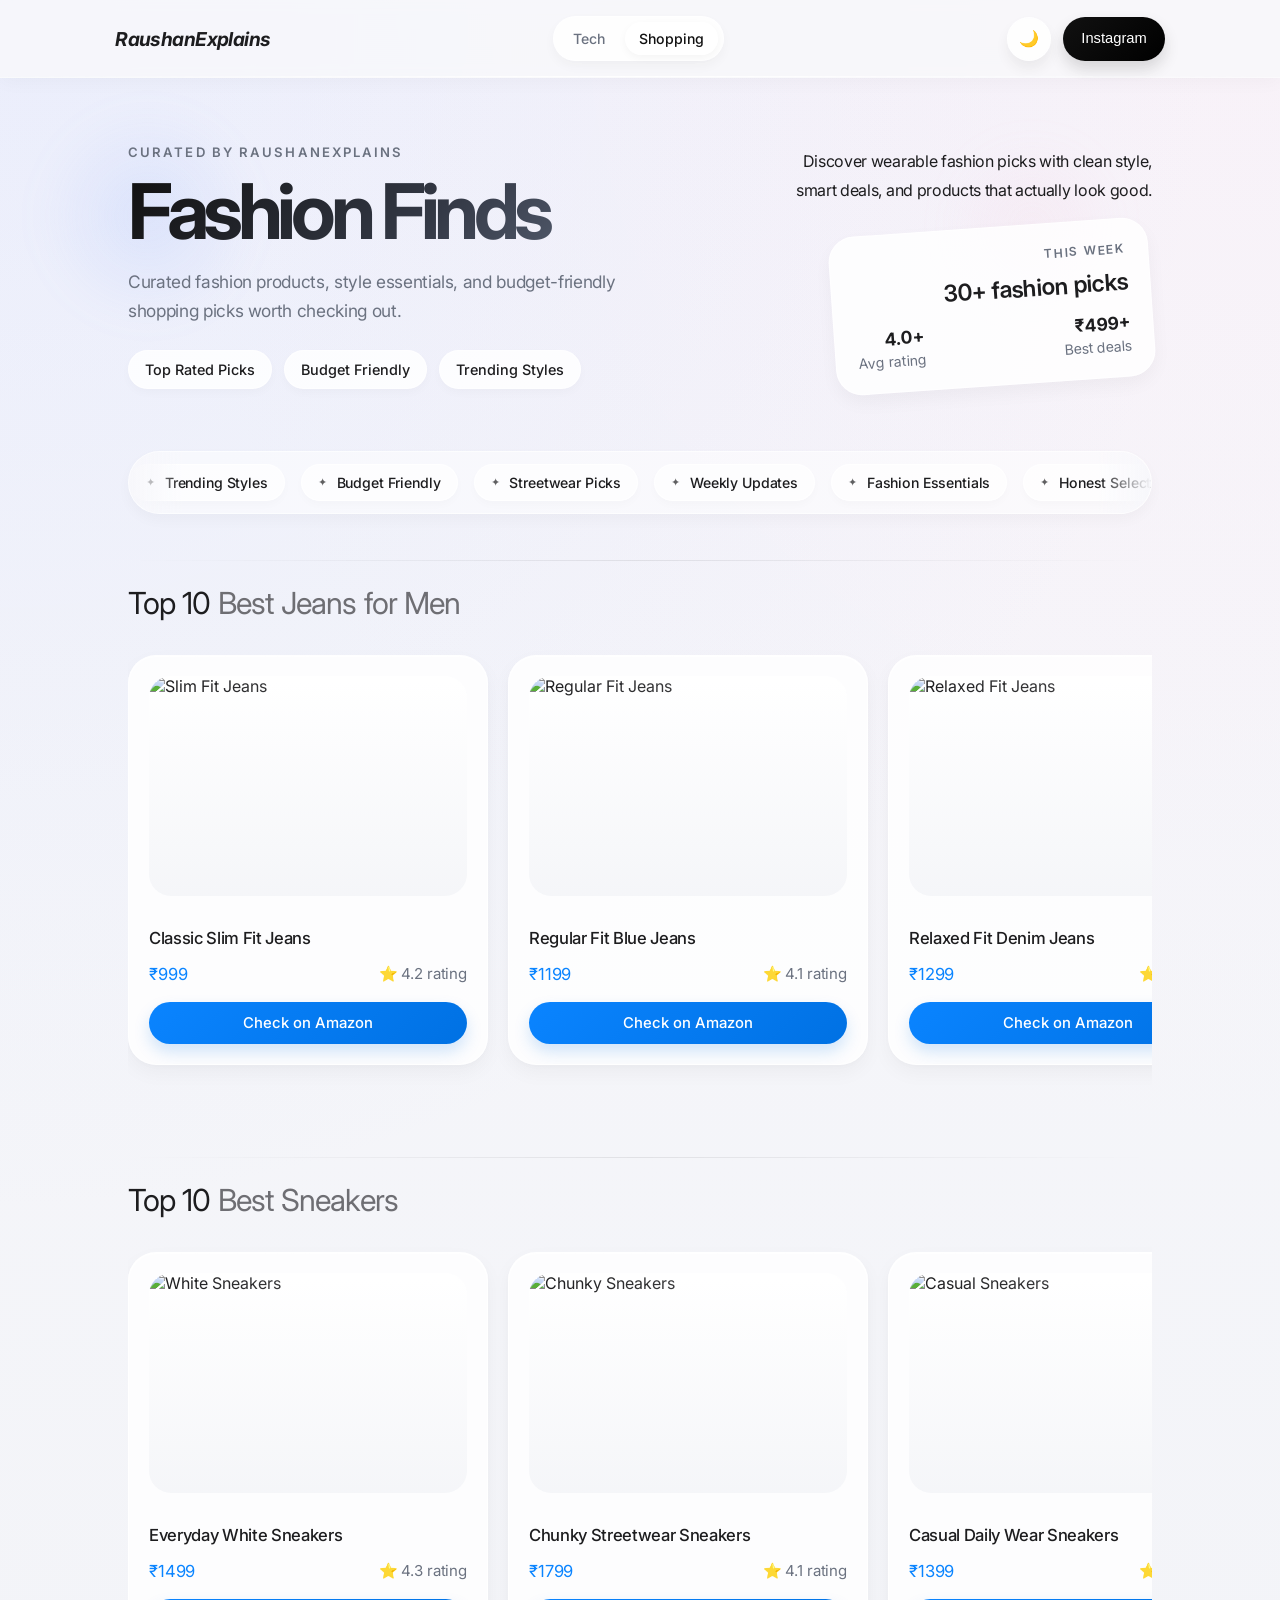
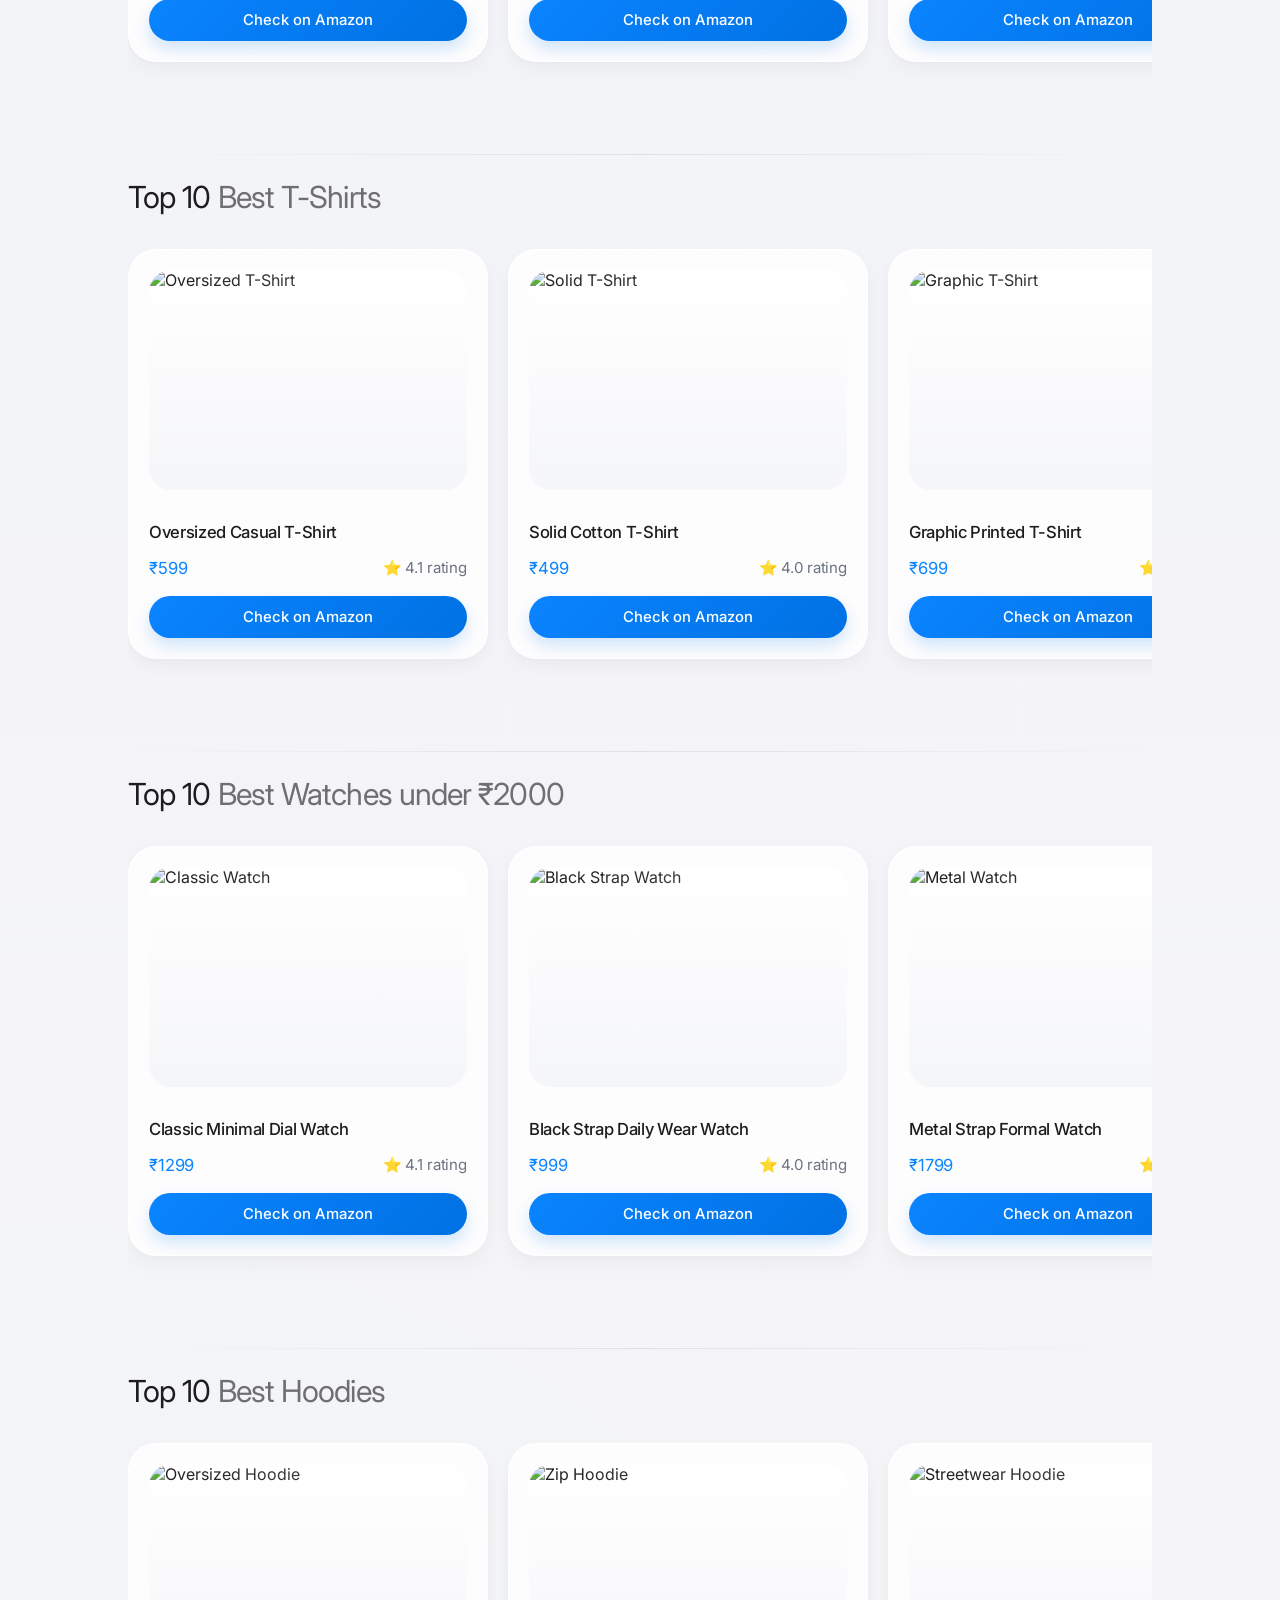
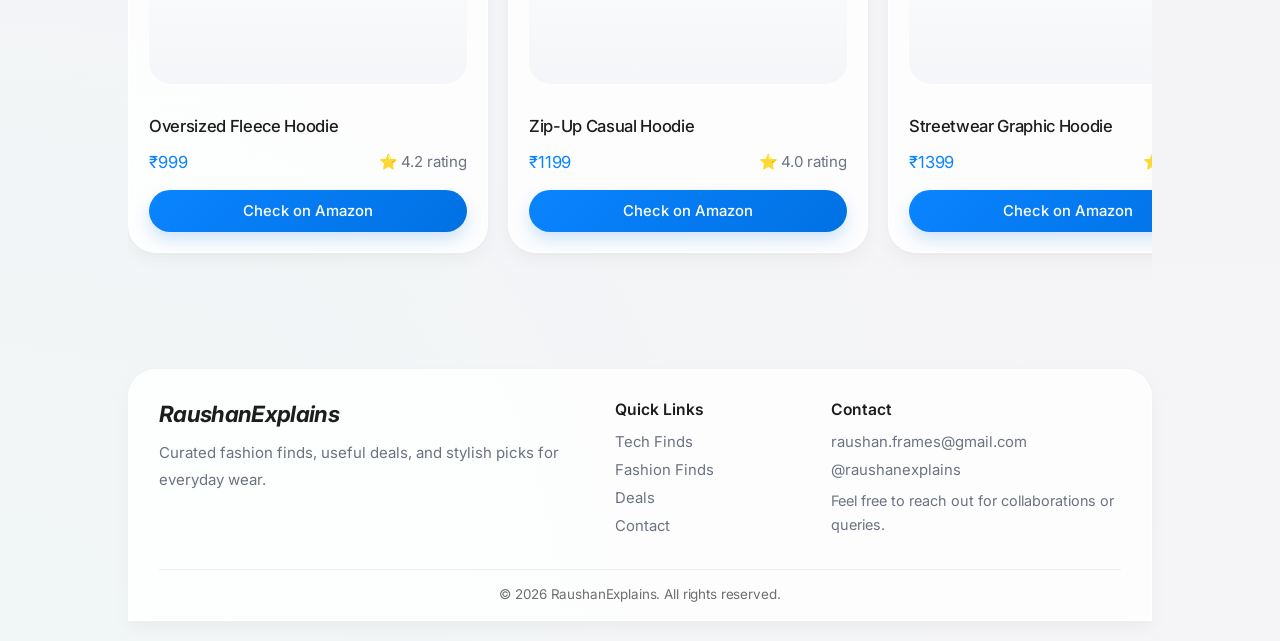
==== commit 59ae2643: "changes" ====
--- a/shopping.html
+++ b/shopping.html
@@ -5,6 +5,11 @@
     <meta charset="UTF-8" />
     <meta name="viewport" content="width=device-width, initial-scale=1.0" />
     <title>RaushanExplains | Fashion Finds</title>
+
+    <link rel="preconnect" href="https://fonts.googleapis.com">
+    <link rel="preconnect" href="https://fonts.gstatic.com" crossorigin>
+    <link href="https://fonts.googleapis.com/css2?family=Inter:wght@100..900&display=swap" rel="stylesheet">
+
     <link rel="stylesheet" href="style.css" />
 </head>
 
@@ -56,7 +61,8 @@
                     <span class="theme-icon">🌙</span>
                 </button>
 
-                <a href="https://www.instagram.com/raushanexplains/" target="_blank" rel="noopener noreferrer" class="insta-link">
+                <a href="https://www.instagram.com/raushanexplains/" target="_blank" rel="noopener noreferrer"
+                    class="insta-link">
                     <button class="contact-btn insta-btn">
                         <span>Instagram</span>
                     </button>
@@ -129,62 +135,67 @@
 
         <div class="box">
             <div class="box1">
-                <div class="img-area"><img src="images/jeans1.jpg" alt="Slim Fit Jeans" /></div>
+                <div class="img-area"><img src="images/jeans1.jpg" alt="Slim Fit Jeans" loading="lazy"
+                        decoding="async" /></div>
                 <div class="product-info">
                     <h3>Classic Slim Fit Jeans</h3>
                     <div class="para">
                         <p class="price">₹999</p>
                         <p>⭐ 4.2 rating</p>
                     </div>
-                    <div class="check">Check on amazon</div>
-                </div>
-            </div>
-
-            <div class="box1">
-                <div class="img-area"><img src="images/jeans2.jpg" alt="Regular Fit Jeans" /></div>
+                    <a class="check" href="#" target="_blank" rel="noopener noreferrer sponsored">Check on Amazon</a>
+                </div>
+            </div>
+
+            <div class="box1">
+                <div class="img-area"><img src="images/jeans2.jpg" alt="Regular Fit Jeans" loading="lazy"
+                        decoding="async" /></div>
                 <div class="product-info">
                     <h3>Regular Fit Blue Jeans</h3>
                     <div class="para">
                         <p class="price">₹1199</p>
                         <p>⭐ 4.1 rating</p>
                     </div>
-                    <div class="check">Check on amazon</div>
-                </div>
-            </div>
-
-            <div class="box1">
-                <div class="img-area"><img src="images/jeans3.jpg" alt="Relaxed Fit Jeans" /></div>
+                    <a class="check" href="#" target="_blank" rel="noopener noreferrer sponsored">Check on Amazon</a>
+                </div>
+            </div>
+
+            <div class="box1">
+                <div class="img-area"><img src="images/jeans3.jpg" alt="Relaxed Fit Jeans" loading="lazy"
+                        decoding="async" /></div>
                 <div class="product-info">
                     <h3>Relaxed Fit Denim Jeans</h3>
                     <div class="para">
                         <p class="price">₹1299</p>
                         <p>⭐ 4.3 rating</p>
                     </div>
-                    <div class="check">Check on amazon</div>
-                </div>
-            </div>
-
-            <div class="box1">
-                <div class="img-area"><img src="images/jeans4.jpg" alt="Black Jeans" /></div>
+                    <a class="check" href="#" target="_blank" rel="noopener noreferrer sponsored">Check on Amazon</a>
+                </div>
+            </div>
+
+            <div class="box1">
+                <div class="img-area"><img src="images/jeans4.jpg" alt="Black Jeans" loading="lazy"
+                        decoding="async" /></div>
                 <div class="product-info">
                     <h3>Black Tapered Fit Jeans</h3>
                     <div class="para">
                         <p class="price">₹1099</p>
                         <p>⭐ 4.0 rating</p>
                     </div>
-                    <div class="check">Check on amazon</div>
-                </div>
-            </div>
-
-            <div class="box1">
-                <div class="img-area"><img src="images/jeans5.jpg" alt="Light Blue Jeans" /></div>
+                    <a class="check" href="#" target="_blank" rel="noopener noreferrer sponsored">Check on Amazon</a>
+                </div>
+            </div>
+
+            <div class="box1">
+                <div class="img-area"><img src="images/jeans5.jpg" alt="Light Blue Jeans" loading="lazy"
+                        decoding="async" /></div>
                 <div class="product-info">
                     <h3>Light Blue Casual Denim Jeans</h3>
                     <div class="para">
                         <p class="price">₹899</p>
                         <p>⭐ 4.1 rating</p>
                     </div>
-                    <div class="check">Check on amazon</div>
+                    <a class="check" href="#" target="_blank" rel="noopener noreferrer sponsored">Check on Amazon</a>
                 </div>
             </div>
         </div>
@@ -197,62 +208,67 @@
 
         <div class="box">
             <div class="box1">
-                <div class="img-area"><img src="images/sneaker1.jpg" alt="White Sneakers" /></div>
+                <div class="img-area"><img src="images/sneaker1.jpg" alt="White Sneakers" loading="lazy"
+                        decoding="async" /></div>
                 <div class="product-info">
                     <h3>Everyday White Sneakers</h3>
                     <div class="para">
                         <p class="price">₹1499</p>
                         <p>⭐ 4.3 rating</p>
                     </div>
-                    <div class="check">Check on amazon</div>
-                </div>
-            </div>
-
-            <div class="box1">
-                <div class="img-area"><img src="images/sneaker2.jpg" alt="Chunky Sneakers" /></div>
+                    <a class="check" href="#" target="_blank" rel="noopener noreferrer sponsored">Check on Amazon</a>
+                </div>
+            </div>
+
+            <div class="box1">
+                <div class="img-area"><img src="images/sneaker2.jpg" alt="Chunky Sneakers" loading="lazy"
+                        decoding="async" /></div>
                 <div class="product-info">
                     <h3>Chunky Streetwear Sneakers</h3>
                     <div class="para">
                         <p class="price">₹1799</p>
                         <p>⭐ 4.1 rating</p>
                     </div>
-                    <div class="check">Check on amazon</div>
-                </div>
-            </div>
-
-            <div class="box1">
-                <div class="img-area"><img src="images/sneaker3.jpg" alt="Casual Sneakers" /></div>
+                    <a class="check" href="#" target="_blank" rel="noopener noreferrer sponsored">Check on Amazon</a>
+                </div>
+            </div>
+
+            <div class="box1">
+                <div class="img-area"><img src="images/sneaker3.jpg" alt="Casual Sneakers" loading="lazy"
+                        decoding="async" /></div>
                 <div class="product-info">
                     <h3>Casual Daily Wear Sneakers</h3>
                     <div class="para">
                         <p class="price">₹1399</p>
                         <p>⭐ 4.0 rating</p>
                     </div>
-                    <div class="check">Check on amazon</div>
-                </div>
-            </div>
-
-            <div class="box1">
-                <div class="img-area"><img src="images/sneaker4.jpg" alt="Black Sneakers" /></div>
+                    <a class="check" href="#" target="_blank" rel="noopener noreferrer sponsored">Check on Amazon</a>
+                </div>
+            </div>
+
+            <div class="box1">
+                <div class="img-area"><img src="images/sneaker4.jpg" alt="Black Sneakers" loading="lazy"
+                        decoding="async" /></div>
                 <div class="product-info">
                     <h3>Black Minimal Sneakers</h3>
                     <div class="para">
                         <p class="price">₹1599</p>
                         <p>⭐ 4.2 rating</p>
                     </div>
-                    <div class="check">Check on amazon</div>
-                </div>
-            </div>
-
-            <div class="box1">
-                <div class="img-area"><img src="images/sneaker5.jpg" alt="Running Sneakers" /></div>
+                    <a class="check" href="#" target="_blank" rel="noopener noreferrer sponsored">Check on Amazon</a>
+                </div>
+            </div>
+
+            <div class="box1">
+                <div class="img-area"><img src="images/sneaker5.jpg" alt="Running Sneakers" loading="lazy"
+                        decoding="async" /></div>
                 <div class="product-info">
                     <h3>Running Style Sneakers</h3>
                     <div class="para">
                         <p class="price">₹1699</p>
                         <p>⭐ 4.1 rating</p>
                     </div>
-                    <div class="check">Check on amazon</div>
+                    <a class="check" href="#" target="_blank" rel="noopener noreferrer sponsored">Check on Amazon</a>
                 </div>
             </div>
         </div>
@@ -265,62 +281,67 @@
 
         <div class="box">
             <div class="box1">
-                <div class="img-area"><img src="images/tshirt1.jpg" alt="Oversized T-Shirt" /></div>
+                <div class="img-area"><img src="images/tshirt1.jpg" alt="Oversized T-Shirt" loading="lazy"
+                        decoding="async" /></div>
                 <div class="product-info">
                     <h3>Oversized Casual T-Shirt</h3>
                     <div class="para">
                         <p class="price">₹599</p>
                         <p>⭐ 4.1 rating</p>
                     </div>
-                    <div class="check">Check on amazon</div>
-                </div>
-            </div>
-
-            <div class="box1">
-                <div class="img-area"><img src="images/tshirt2.jpg" alt="Solid T-Shirt" /></div>
+                    <a class="check" href="#" target="_blank" rel="noopener noreferrer sponsored">Check on Amazon</a>
+                </div>
+            </div>
+
+            <div class="box1">
+                <div class="img-area"><img src="images/tshirt2.jpg" alt="Solid T-Shirt" loading="lazy"
+                        decoding="async" /></div>
                 <div class="product-info">
                     <h3>Solid Cotton T-Shirt</h3>
                     <div class="para">
                         <p class="price">₹499</p>
                         <p>⭐ 4.0 rating</p>
                     </div>
-                    <div class="check">Check on amazon</div>
-                </div>
-            </div>
-
-            <div class="box1">
-                <div class="img-area"><img src="images/tshirt3.jpg" alt="Graphic T-Shirt" /></div>
+                    <a class="check" href="#" target="_blank" rel="noopener noreferrer sponsored">Check on Amazon</a>
+                </div>
+            </div>
+
+            <div class="box1">
+                <div class="img-area"><img src="images/tshirt3.jpg" alt="Graphic T-Shirt" loading="lazy"
+                        decoding="async" /></div>
                 <div class="product-info">
                     <h3>Graphic Printed T-Shirt</h3>
                     <div class="para">
                         <p class="price">₹699</p>
                         <p>⭐ 4.2 rating</p>
                     </div>
-                    <div class="check">Check on amazon</div>
-                </div>
-            </div>
-
-            <div class="box1">
-                <div class="img-area"><img src="images/tshirt4.jpg" alt="Basic T-Shirt" /></div>
+                    <a class="check" href="#" target="_blank" rel="noopener noreferrer sponsored">Check on Amazon</a>
+                </div>
+            </div>
+
+            <div class="box1">
+                <div class="img-area"><img src="images/tshirt4.jpg" alt="Basic T-Shirt" loading="lazy"
+                        decoding="async" /></div>
                 <div class="product-info">
                     <h3>Basic Everyday T-Shirt</h3>
                     <div class="para">
                         <p class="price">₹449</p>
                         <p>⭐ 4.0 rating</p>
                     </div>
-                    <div class="check">Check on amazon</div>
-                </div>
-            </div>
-
-            <div class="box1">
-                <div class="img-area"><img src="images/tshirt5.jpg" alt="Relaxed Fit T-Shirt" /></div>
+                    <a class="check" href="#" target="_blank" rel="noopener noreferrer sponsored">Check on Amazon</a>
+                </div>
+            </div>
+
+            <div class="box1">
+                <div class="img-area"><img src="images/tshirt5.jpg" alt="Relaxed Fit T-Shirt" loading="lazy"
+                        decoding="async" /></div>
                 <div class="product-info">
                     <h3>Relaxed Fit Streetwear Tee</h3>
                     <div class="para">
                         <p class="price">₹749</p>
                         <p>⭐ 4.1 rating</p>
                     </div>
-                    <div class="check">Check on amazon</div>
+                    <a class="check" href="#" target="_blank" rel="noopener noreferrer sponsored">Check on Amazon</a>
                 </div>
             </div>
         </div>
@@ -333,38 +354,41 @@
 
         <div class="box">
             <div class="box1">
-                <div class="img-area"><img src="images/watch1.jpg" alt="Classic Watch" /></div>
+                <div class="img-area"><img src="images/watch1.jpg" alt="Classic Watch" loading="lazy"
+                        decoding="async" /></div>
                 <div class="product-info">
                     <h3>Classic Minimal Dial Watch</h3>
                     <div class="para">
                         <p class="price">₹1299</p>
                         <p>⭐ 4.1 rating</p>
                     </div>
-                    <div class="check">Check on amazon</div>
-                </div>
-            </div>
-
-            <div class="box1">
-                <div class="img-area"><img src="images/watch2.jpg" alt="Black Strap Watch" /></div>
+                    <a class="check" href="#" target="_blank" rel="noopener noreferrer sponsored">Check on Amazon</a>
+                </div>
+            </div>
+
+            <div class="box1">
+                <div class="img-area"><img src="images/watch2.jpg" alt="Black Strap Watch" loading="lazy"
+                        decoding="async" /></div>
                 <div class="product-info">
                     <h3>Black Strap Daily Wear Watch</h3>
                     <div class="para">
                         <p class="price">₹999</p>
                         <p>⭐ 4.0 rating</p>
                     </div>
-                    <div class="check">Check on amazon</div>
-                </div>
-            </div>
-
-            <div class="box1">
-                <div class="img-area"><img src="images/watch3.jpg" alt="Metal Watch" /></div>
+                    <a class="check" href="#" target="_blank" rel="noopener noreferrer sponsored">Check on Amazon</a>
+                </div>
+            </div>
+
+            <div class="box1">
+                <div class="img-area"><img src="images/watch3.jpg" alt="Metal Watch" loading="lazy"
+                        decoding="async" /></div>
                 <div class="product-info">
                     <h3>Metal Strap Formal Watch</h3>
                     <div class="para">
                         <p class="price">₹1799</p>
                         <p>⭐ 4.2 rating</p>
                     </div>
-                    <div class="check">Check on amazon</div>
+                    <a class="check" href="#" target="_blank" rel="noopener noreferrer sponsored">Check on Amazon</a>
                 </div>
             </div>
         </div>
@@ -377,38 +401,41 @@
 
         <div class="box">
             <div class="box1">
-                <div class="img-area"><img src="images/hoodie1.jpg" alt="Oversized Hoodie" /></div>
+                <div class="img-area"><img src="images/hoodie1.jpg" alt="Oversized Hoodie" loading="lazy"
+                        decoding="async" /></div>
                 <div class="product-info">
                     <h3>Oversized Fleece Hoodie</h3>
                     <div class="para">
                         <p class="price">₹999</p>
                         <p>⭐ 4.2 rating</p>
                     </div>
-                    <div class="check">Check on amazon</div>
-                </div>
-            </div>
-
-            <div class="box1">
-                <div class="img-area"><img src="images/hoodie2.jpg" alt="Zip Hoodie" /></div>
+                    <a class="check" href="#" target="_blank" rel="noopener noreferrer sponsored">Check on Amazon</a>
+                </div>
+            </div>
+
+            <div class="box1">
+                <div class="img-area"><img src="images/hoodie2.jpg" alt="Zip Hoodie" loading="lazy"
+                        decoding="async" /></div>
                 <div class="product-info">
                     <h3>Zip-Up Casual Hoodie</h3>
                     <div class="para">
                         <p class="price">₹1199</p>
                         <p>⭐ 4.0 rating</p>
                     </div>
-                    <div class="check">Check on amazon</div>
-                </div>
-            </div>
-
-            <div class="box1">
-                <div class="img-area"><img src="images/hoodie3.jpg" alt="Streetwear Hoodie" /></div>
+                    <a class="check" href="#" target="_blank" rel="noopener noreferrer sponsored">Check on Amazon</a>
+                </div>
+            </div>
+
+            <div class="box1">
+                <div class="img-area"><img src="images/hoodie3.jpg" alt="Streetwear Hoodie" loading="lazy"
+                        decoding="async" /></div>
                 <div class="product-info">
                     <h3>Streetwear Graphic Hoodie</h3>
                     <div class="para">
                         <p class="price">₹1399</p>
                         <p>⭐ 4.1 rating</p>
                     </div>
-                    <div class="check">Check on amazon</div>
+                    <a class="check" href="#" target="_blank" rel="noopener noreferrer sponsored">Check on Amazon</a>
                 </div>
             </div>
         </div>
@@ -435,7 +462,8 @@
                 <div class="footer-contact">
                     <h3>Contact</h3>
                     <a href="mailto:raushan.frames@gmail.com">raushan.frames@gmail.com</a>
-                    <a href="https://www.instagram.com/raushanexplains/" target="_blank" rel="noopener noreferrer">@raushanexplains</a>
+                    <a href="https://www.instagram.com/raushanexplains/" target="_blank"
+                        rel="noopener noreferrer">@raushanexplains</a>
                     <p>Feel free to reach out for collaborations or queries.</p>
                 </div>
             </div>
@@ -446,7 +474,7 @@
         </div>
     </footer>
 
-    <button class="back-to-top">↑</button>
+    <button class="back-to-top" aria-label="Back to top">↑</button>
 
     <script src="script.js"></script>
 </body>
--- a/style.css
+++ b/style.css
@@ -1,5 +1,3 @@
-@import url('https://fonts.googleapis.com/css2?family=Inter:wght@100..900&display=swap');
-
 :root {
     --bg-main:
         radial-gradient(circle at top left, rgba(186, 200, 255, 0.20), transparent 30%),
@@ -13,6 +11,7 @@
     --heading-grad: linear-gradient(135deg, #111111 0%, #343946 55%, #657085 100%);
 
     --header-bg: rgba(248, 248, 251, 0.82);
+    --header-bg-scrolled: rgba(248, 248, 251, 0.90);
     --header-border: rgba(255, 255, 255, 0.42);
     --header-shadow: 0 4px 18px rgba(0, 0, 0, 0.03);
 
@@ -58,6 +57,7 @@
     --heading-grad: linear-gradient(135deg, #ffffff 0%, #c5cede 55%, #8b96ad 100%);
 
     --header-bg: rgba(17, 20, 27, 0.86);
+    --header-bg-scrolled: rgba(17, 20, 27, 0.90);
     --header-border: rgba(255, 255, 255, 0.08);
     --header-shadow: 0 8px 22px rgba(0, 0, 0, 0.22);
 
@@ -101,6 +101,10 @@
     color: var(--text-main);
 }
 
+html {
+    scroll-behavior: smooth;
+}
+
 body::before {
     content: "";
     position: fixed;
@@ -113,6 +117,10 @@
 
 body.dark-mode::before {
     opacity: 0.05;
+}
+
+img {
+    max-width: 100%;
 }
 
 .header {
@@ -130,6 +138,10 @@
     transition: background 0.2s ease, border-color 0.2s ease, box-shadow 0.2s ease;
 }
 
+.header.scrolled {
+    background: var(--header-bg-scrolled);
+}
+
 .header::after {
     content: "";
     position: absolute;
@@ -383,10 +395,12 @@
     background: var(--glass-bg);
     border: 1px solid var(--glass-border);
     box-shadow: 0 8px 18px rgba(0, 0, 0, 0.04);
-    transition: box-shadow 0.18s ease;
+    transition: transform 0.2s ease, box-shadow 0.18s ease;
+    transform: rotate(-4deg);
 }
 
 .hero-card:hover {
+    transform: rotate(-2deg) translateY(-4px);
     box-shadow: 0 12px 20px rgba(0, 0, 0, 0.06);
 }
 
@@ -566,7 +580,7 @@
     border: 1px solid var(--glass-border);
     border-radius: 28px;
     box-shadow: var(--glass-shadow);
-    transition: box-shadow 0.16s ease, border-color 0.16s ease;
+    transition: transform 0.18s ease, box-shadow 0.16s ease, border-color 0.16s ease;
     cursor: pointer;
     overflow: hidden;
     padding: 20px;
@@ -588,6 +602,7 @@
 }
 
 .box1:hover {
+    transform: translateY(-4px);
     box-shadow: var(--card-hover-shadow);
     border-color: var(--glass-strong);
 }
@@ -649,13 +664,19 @@
     padding-top: 14px;
     color: var(--text-muted);
     font-size: 0.94rem;
+    gap: 12px;
 }
 
 .para p:last-child {
     color: var(--text-soft);
 }
 
+.box a {
+    text-decoration: none;
+}
+
 .check {
+    display: block;
     background: var(--blue-btn);
     color: white;
     text-align: center;
@@ -666,11 +687,32 @@
     margin-top: 18px;
     box-shadow: var(--blue-shadow);
     transition: transform 0.16s ease, box-shadow 0.16s ease;
+    text-decoration: none;
 }
 
 .check:hover {
     transform: translateY(-1px);
     box-shadow: var(--blue-shadow-hover);
+    text-decoration: none;
+}
+
+.coming-soon {
+    justify-content: center;
+    align-items: center;
+    text-align: center;
+}
+
+.coming-soon .product-info {
+    margin-top: 0;
+}
+
+.coming-soon h3 {
+    margin-bottom: 10px;
+}
+
+.coming-soon p {
+    color: var(--text-soft);
+    line-height: 1.7;
 }
 
 .footer {
@@ -767,7 +809,6 @@
     opacity: 0;
     transform: translateY(14px);
     transition: opacity 0.28s ease, transform 0.28s ease;
-    will-change: opacity, transform;
 }
 
 .reveal.active {
@@ -929,15 +970,13 @@
     position: absolute;
     inset: 0;
     transform: translateX(-100%);
-    background: linear-gradient(
-        90deg,
-        transparent 0%,
-        rgba(255, 255, 255, 0.16) 30%,
-        rgba(255, 255, 255, 0.40) 50%,
-        rgba(255, 255, 255, 0.16) 70%,
-        transparent 100%
-    );
-    animation: skeletonShimmer 1.2s linear infinite;
+    background: linear-gradient(90deg,
+            transparent 0%,
+            rgba(255, 255, 255, 0.16) 30%,
+            rgba(255, 255, 255, 0.40) 50%,
+            rgba(255, 255, 255, 0.16) 70%,
+            transparent 100%);
+    animation: skeletonShimmer 1.6s linear infinite;
 }
 
 body.dark-mode .shimmer-block {
@@ -947,14 +986,12 @@
 }
 
 body.dark-mode .shimmer-block::before {
-    background: linear-gradient(
-        90deg,
-        transparent 0%,
-        rgba(255, 255, 255, 0.04) 30%,
-        rgba(255, 255, 255, 0.12) 50%,
-        rgba(255, 255, 255, 0.04) 70%,
-        transparent 100%
-    );
+    background: linear-gradient(90deg,
+            transparent 0%,
+            rgba(255, 255, 255, 0.04) 30%,
+            rgba(255, 255, 255, 0.12) 50%,
+            rgba(255, 255, 255, 0.04) 70%,
+            transparent 100%);
 }
 
 body.loading {
@@ -971,14 +1008,14 @@
     0% {
         transform: translateX(0);
     }
+
     100% {
         transform: translateX(-50%);
     }
 }
 
-/* ---------- RESPONSIVE ---------- */
-
 @media (max-width: 1200px) {
+
     .header-box,
     .hero,
     .top,
@@ -1002,6 +1039,7 @@
 }
 
 @media (max-width: 1024px) {
+
     .header-box,
     .hero,
     .top,
@@ -1185,6 +1223,11 @@
         max-width: 100%;
         padding: 18px;
         border-radius: 22px;
+        transform: none;
+    }
+
+    .hero-card:hover {
+        transform: translateY(-2px);
     }
 
     .hero-card h3 {
@@ -1334,6 +1377,7 @@
 }
 
 @media (max-width: 480px) {
+
     .header-box,
     .hero,
     .top,
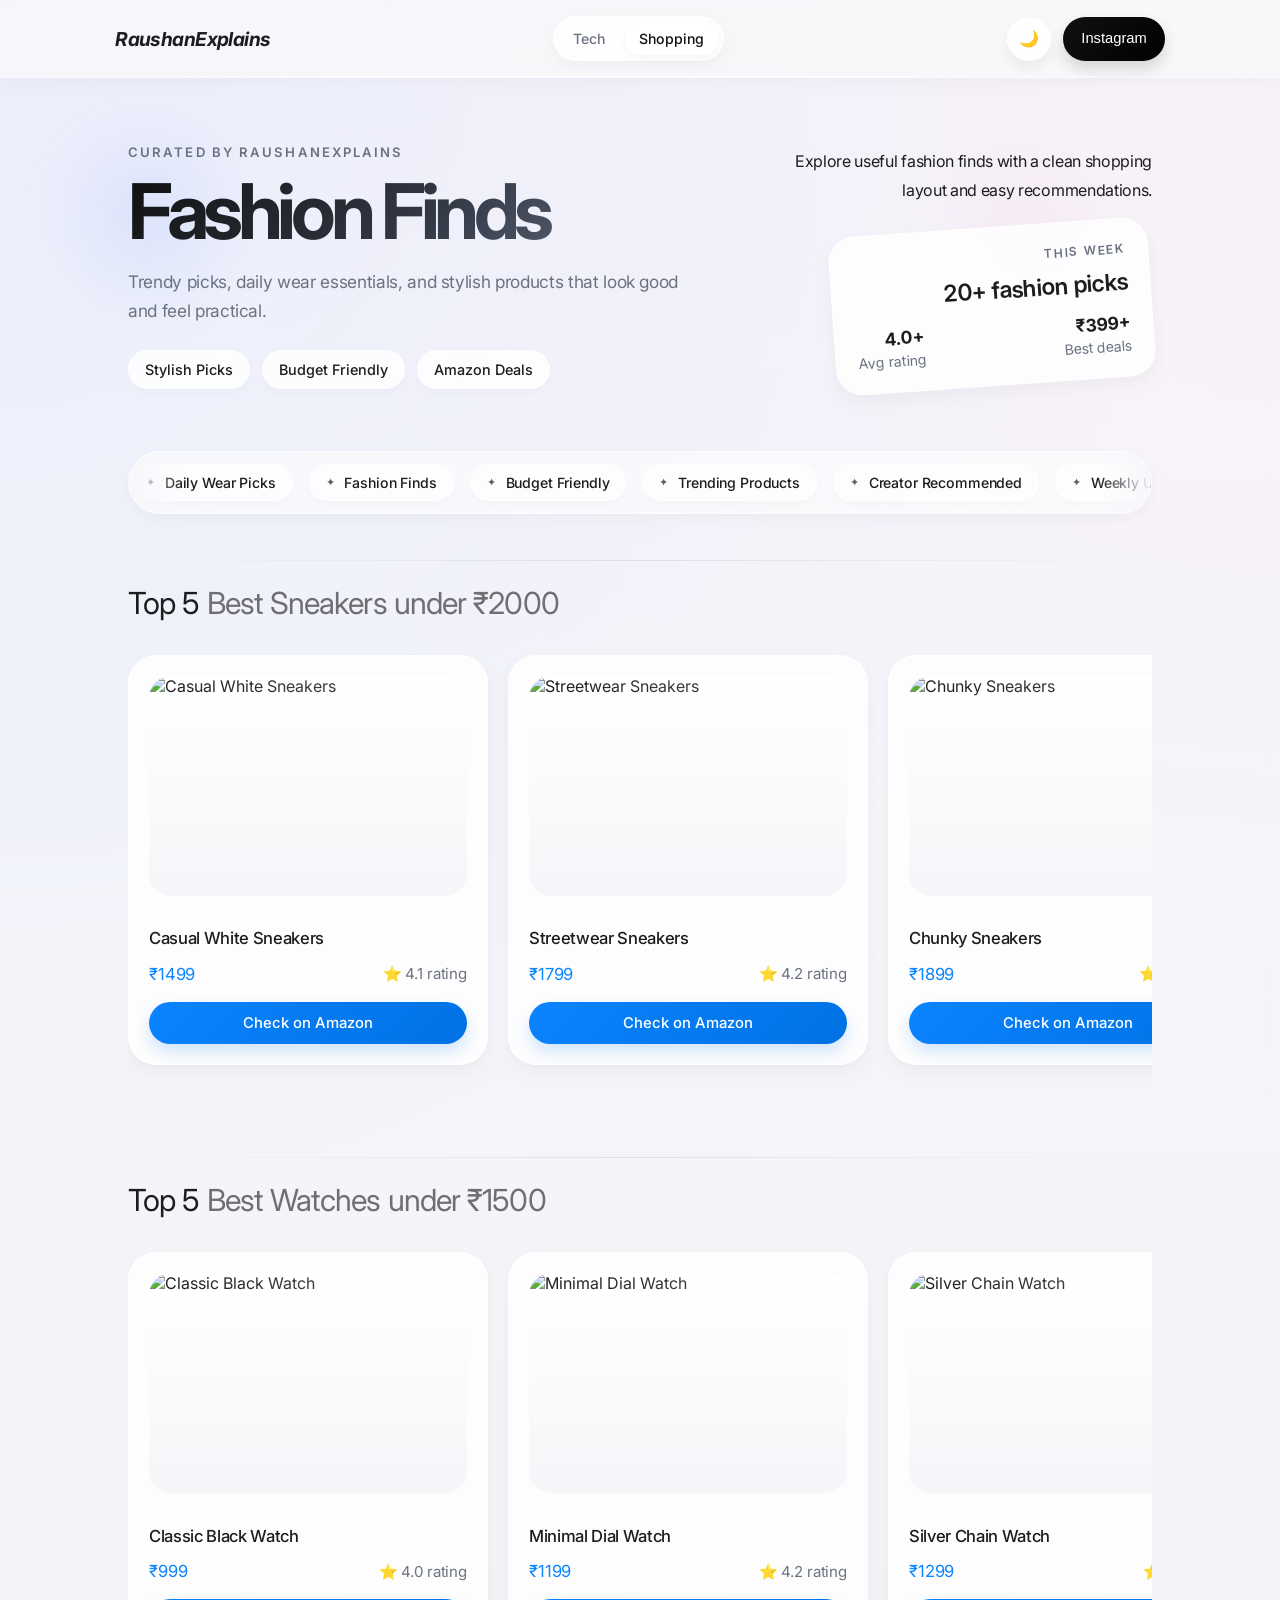
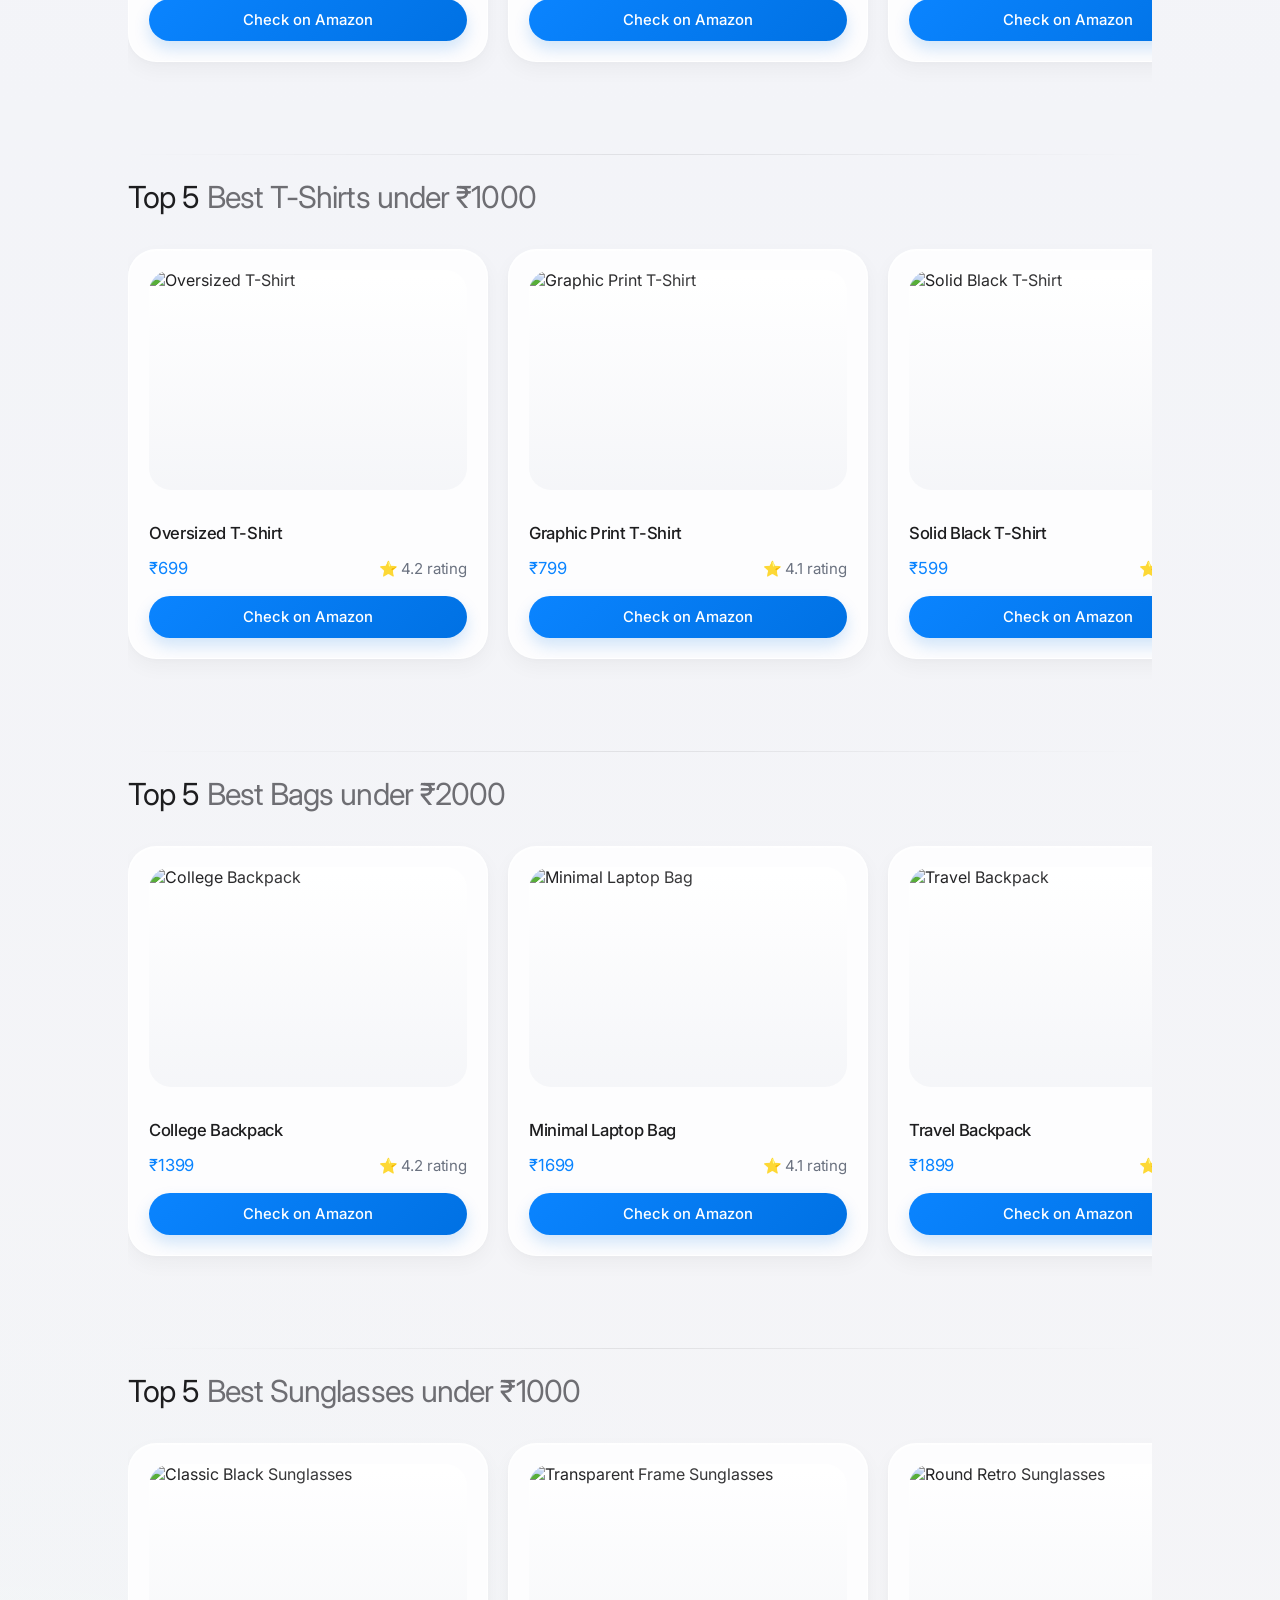
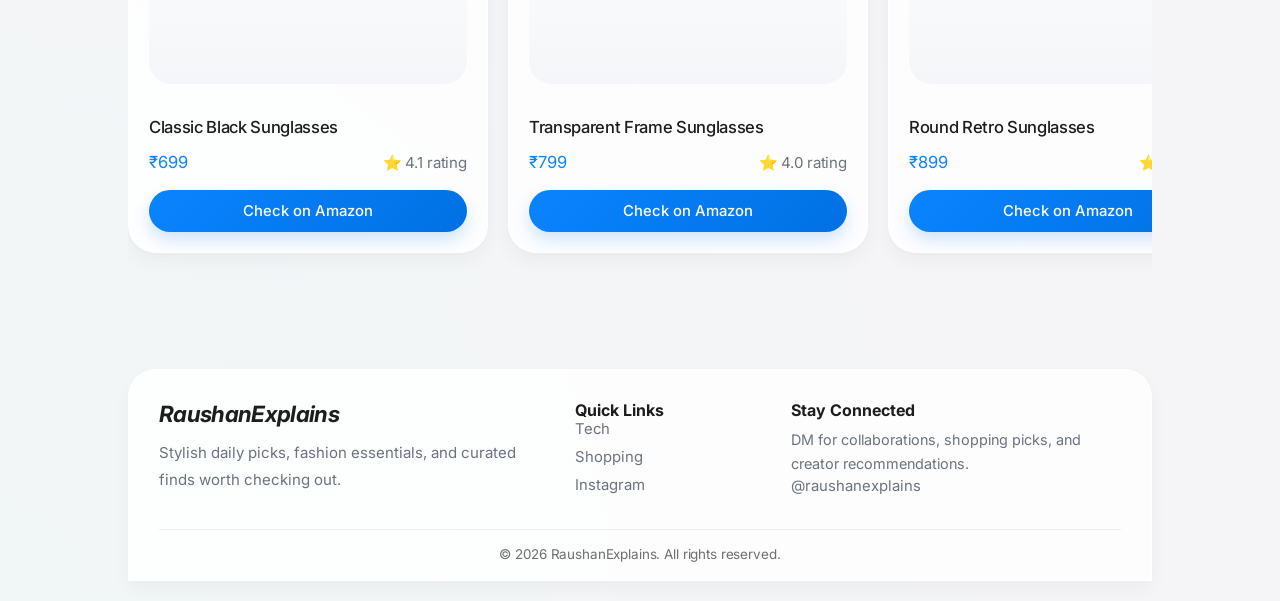
==== commit ae2a70b8: "changes" ====
--- a/shopping.html
+++ b/shopping.html
@@ -11,6 +11,7 @@
     <link href="https://fonts.googleapis.com/css2?family=Inter:wght@100..900&display=swap" rel="stylesheet">
 
     <link rel="stylesheet" href="style.css" />
+    <link rel="stylesheet" href="responsive.css" />
 </head>
 
 <body>
@@ -78,31 +79,31 @@
             <p class="hero-label">Curated by RaushanExplains</p>
             <h1>Fashion Finds</h1>
             <p class="hero-subtext">
-                Curated fashion products, style essentials, and budget-friendly shopping picks worth checking out.
+                Trendy picks, daily wear essentials, and stylish products that look good and feel practical.
             </p>
 
             <div class="hero-badges">
-                <span>Top Rated Picks</span>
+                <span>Stylish Picks</span>
                 <span id="budget">Budget Friendly</span>
-                <span>Trending Styles</span>
+                <span>Amazon Deals</span>
             </div>
         </div>
 
         <div class="hero-right">
             <p class="hero-right-text">
-                Discover wearable fashion picks with clean style, smart deals, and products that actually look good.
+                Explore useful fashion finds with a clean shopping layout and easy recommendations.
             </p>
 
             <div class="hero-card">
                 <p class="hero-card-label">This Week</p>
-                <h3>30+ fashion picks</h3>
+                <h3>20+ fashion picks</h3>
                 <div class="hero-card-stats">
                     <div>
                         <strong>4.0+</strong>
                         <span>Avg rating</span>
                     </div>
                     <div>
-                        <strong>₹499+</strong>
+                        <strong>₹399+</strong>
                         <span>Best deals</span>
                     </div>
                 </div>
@@ -112,35 +113,50 @@
 
     <div class="trust-marquee">
         <div class="trust-track">
-            <span>Trending Styles</span>
+            <span>Daily Wear Picks</span>
+            <span>Fashion Finds</span>
             <span>Budget Friendly</span>
-            <span>Streetwear Picks</span>
+            <span>Trending Products</span>
+            <span>Creator Recommended</span>
             <span>Weekly Updates</span>
-            <span>Fashion Essentials</span>
-            <span>Honest Selections</span>
-
-            <span>Trending Styles</span>
+
+            <span>Daily Wear Picks</span>
+            <span>Fashion Finds</span>
             <span>Budget Friendly</span>
-            <span>Streetwear Picks</span>
+            <span>Trending Products</span>
+            <span>Creator Recommended</span>
             <span>Weekly Updates</span>
-            <span>Fashion Essentials</span>
-            <span>Honest Selections</span>
         </div>
     </div>
 
     <section class="top">
         <div class="top1">
-            <h1>Top 10 <span>Best Jeans for Men</span></h1>
+            <h1>Top 5 <span>Best Sneakers under ₹2000</span></h1>
         </div>
 
         <div class="box">
             <div class="box1">
-                <div class="img-area"><img src="images/jeans1.jpg" alt="Slim Fit Jeans" loading="lazy"
-                        decoding="async" /></div>
-                <div class="product-info">
-                    <h3>Classic Slim Fit Jeans</h3>
-                    <div class="para">
-                        <p class="price">₹999</p>
+                <div class="img-area">
+                    <img src="images/sneaker1.jpg" alt="Casual White Sneakers" loading="lazy" decoding="async" />
+                </div>
+                <div class="product-info">
+                    <h3>Casual White Sneakers</h3>
+                    <div class="para">
+                        <p class="price">₹1499</p>
+                        <p>⭐ 4.1 rating</p>
+                    </div>
+                    <a class="check" href="#" target="_blank" rel="noopener noreferrer sponsored">Check on Amazon</a>
+                </div>
+            </div>
+
+            <div class="box1">
+                <div class="img-area">
+                    <img src="images/sneaker2.jpg" alt="Streetwear Sneakers" loading="lazy" decoding="async" />
+                </div>
+                <div class="product-info">
+                    <h3>Streetwear Sneakers</h3>
+                    <div class="para">
+                        <p class="price">₹1799</p>
                         <p>⭐ 4.2 rating</p>
                     </div>
                     <a class="check" href="#" target="_blank" rel="noopener noreferrer sponsored">Check on Amazon</a>
@@ -148,51 +164,41 @@
             </div>
 
             <div class="box1">
-                <div class="img-area"><img src="images/jeans2.jpg" alt="Regular Fit Jeans" loading="lazy"
-                        decoding="async" /></div>
-                <div class="product-info">
-                    <h3>Regular Fit Blue Jeans</h3>
-                    <div class="para">
-                        <p class="price">₹1199</p>
-                        <p>⭐ 4.1 rating</p>
-                    </div>
-                    <a class="check" href="#" target="_blank" rel="noopener noreferrer sponsored">Check on Amazon</a>
-                </div>
-            </div>
-
-            <div class="box1">
-                <div class="img-area"><img src="images/jeans3.jpg" alt="Relaxed Fit Jeans" loading="lazy"
-                        decoding="async" /></div>
-                <div class="product-info">
-                    <h3>Relaxed Fit Denim Jeans</h3>
-                    <div class="para">
-                        <p class="price">₹1299</p>
-                        <p>⭐ 4.3 rating</p>
-                    </div>
-                    <a class="check" href="#" target="_blank" rel="noopener noreferrer sponsored">Check on Amazon</a>
-                </div>
-            </div>
-
-            <div class="box1">
-                <div class="img-area"><img src="images/jeans4.jpg" alt="Black Jeans" loading="lazy"
-                        decoding="async" /></div>
-                <div class="product-info">
-                    <h3>Black Tapered Fit Jeans</h3>
-                    <div class="para">
-                        <p class="price">₹1099</p>
-                        <p>⭐ 4.0 rating</p>
-                    </div>
-                    <a class="check" href="#" target="_blank" rel="noopener noreferrer sponsored">Check on Amazon</a>
-                </div>
-            </div>
-
-            <div class="box1">
-                <div class="img-area"><img src="images/jeans5.jpg" alt="Light Blue Jeans" loading="lazy"
-                        decoding="async" /></div>
-                <div class="product-info">
-                    <h3>Light Blue Casual Denim Jeans</h3>
-                    <div class="para">
-                        <p class="price">₹899</p>
+                <div class="img-area">
+                    <img src="images/sneaker3.jpg" alt="Chunky Sneakers" loading="lazy" decoding="async" />
+                </div>
+                <div class="product-info">
+                    <h3>Chunky Sneakers</h3>
+                    <div class="para">
+                        <p class="price">₹1899</p>
+                        <p>⭐ 4.0 rating</p>
+                    </div>
+                    <a class="check" href="#" target="_blank" rel="noopener noreferrer sponsored">Check on Amazon</a>
+                </div>
+            </div>
+
+            <div class="box1">
+                <div class="img-area">
+                    <img src="images/sneaker4.jpg" alt="Running Style Sneakers" loading="lazy" decoding="async" />
+                </div>
+                <div class="product-info">
+                    <h3>Running Style Sneakers</h3>
+                    <div class="para">
+                        <p class="price">₹1399</p>
+                        <p>⭐ 3.9 rating</p>
+                    </div>
+                    <a class="check" href="#" target="_blank" rel="noopener noreferrer sponsored">Check on Amazon</a>
+                </div>
+            </div>
+
+            <div class="box1">
+                <div class="img-area">
+                    <img src="images/sneaker5.jpg" alt="Minimal Black Sneakers" loading="lazy" decoding="async" />
+                </div>
+                <div class="product-info">
+                    <h3>Minimal Black Sneakers</h3>
+                    <div class="para">
+                        <p class="price">₹1599</p>
                         <p>⭐ 4.1 rating</p>
                     </div>
                     <a class="check" href="#" target="_blank" rel="noopener noreferrer sponsored">Check on Amazon</a>
@@ -203,56 +209,32 @@
 
     <section class="top reveal">
         <div class="top1">
-            <h1>Top 10 <span>Best Sneakers</span></h1>
+            <h1>Top 5 <span>Best Watches under ₹1500</span></h1>
         </div>
 
         <div class="box">
             <div class="box1">
-                <div class="img-area"><img src="images/sneaker1.jpg" alt="White Sneakers" loading="lazy"
-                        decoding="async" /></div>
-                <div class="product-info">
-                    <h3>Everyday White Sneakers</h3>
-                    <div class="para">
-                        <p class="price">₹1499</p>
-                        <p>⭐ 4.3 rating</p>
-                    </div>
-                    <a class="check" href="#" target="_blank" rel="noopener noreferrer sponsored">Check on Amazon</a>
-                </div>
-            </div>
-
-            <div class="box1">
-                <div class="img-area"><img src="images/sneaker2.jpg" alt="Chunky Sneakers" loading="lazy"
-                        decoding="async" /></div>
-                <div class="product-info">
-                    <h3>Chunky Streetwear Sneakers</h3>
-                    <div class="para">
-                        <p class="price">₹1799</p>
-                        <p>⭐ 4.1 rating</p>
-                    </div>
-                    <a class="check" href="#" target="_blank" rel="noopener noreferrer sponsored">Check on Amazon</a>
-                </div>
-            </div>
-
-            <div class="box1">
-                <div class="img-area"><img src="images/sneaker3.jpg" alt="Casual Sneakers" loading="lazy"
-                        decoding="async" /></div>
-                <div class="product-info">
-                    <h3>Casual Daily Wear Sneakers</h3>
-                    <div class="para">
-                        <p class="price">₹1399</p>
-                        <p>⭐ 4.0 rating</p>
-                    </div>
-                    <a class="check" href="#" target="_blank" rel="noopener noreferrer sponsored">Check on Amazon</a>
-                </div>
-            </div>
-
-            <div class="box1">
-                <div class="img-area"><img src="images/sneaker4.jpg" alt="Black Sneakers" loading="lazy"
-                        decoding="async" /></div>
-                <div class="product-info">
-                    <h3>Black Minimal Sneakers</h3>
-                    <div class="para">
-                        <p class="price">₹1599</p>
+                <div class="img-area">
+                    <img src="images/watch1.jpg" alt="Classic Black Watch" loading="lazy" decoding="async" />
+                </div>
+                <div class="product-info">
+                    <h3>Classic Black Watch</h3>
+                    <div class="para">
+                        <p class="price">₹999</p>
+                        <p>⭐ 4.0 rating</p>
+                    </div>
+                    <a class="check" href="#" target="_blank" rel="noopener noreferrer sponsored">Check on Amazon</a>
+                </div>
+            </div>
+
+            <div class="box1">
+                <div class="img-area">
+                    <img src="images/watch2.jpg" alt="Minimal Dial Watch" loading="lazy" decoding="async" />
+                </div>
+                <div class="product-info">
+                    <h3>Minimal Dial Watch</h3>
+                    <div class="para">
+                        <p class="price">₹1199</p>
                         <p>⭐ 4.2 rating</p>
                     </div>
                     <a class="check" href="#" target="_blank" rel="noopener noreferrer sponsored">Check on Amazon</a>
@@ -260,13 +242,42 @@
             </div>
 
             <div class="box1">
-                <div class="img-area"><img src="images/sneaker5.jpg" alt="Running Sneakers" loading="lazy"
-                        decoding="async" /></div>
-                <div class="product-info">
-                    <h3>Running Style Sneakers</h3>
-                    <div class="para">
-                        <p class="price">₹1699</p>
-                        <p>⭐ 4.1 rating</p>
+                <div class="img-area">
+                    <img src="images/watch3.jpg" alt="Silver Chain Watch" loading="lazy" decoding="async" />
+                </div>
+                <div class="product-info">
+                    <h3>Silver Chain Watch</h3>
+                    <div class="para">
+                        <p class="price">₹1299</p>
+                        <p>⭐ 4.1 rating</p>
+                    </div>
+                    <a class="check" href="#" target="_blank" rel="noopener noreferrer sponsored">Check on Amazon</a>
+                </div>
+            </div>
+
+            <div class="box1">
+                <div class="img-area">
+                    <img src="images/watch4.jpg" alt="Brown Strap Watch" loading="lazy" decoding="async" />
+                </div>
+                <div class="product-info">
+                    <h3>Brown Strap Watch</h3>
+                    <div class="para">
+                        <p class="price">₹899</p>
+                        <p>⭐ 3.9 rating</p>
+                    </div>
+                    <a class="check" href="#" target="_blank" rel="noopener noreferrer sponsored">Check on Amazon</a>
+                </div>
+            </div>
+
+            <div class="box1">
+                <div class="img-area">
+                    <img src="images/watch5.jpg" alt="Modern Casual Watch" loading="lazy" decoding="async" />
+                </div>
+                <div class="product-info">
+                    <h3>Modern Casual Watch</h3>
+                    <div class="para">
+                        <p class="price">₹1099</p>
+                        <p>⭐ 4.0 rating</p>
                     </div>
                     <a class="check" href="#" target="_blank" rel="noopener noreferrer sponsored">Check on Amazon</a>
                 </div>
@@ -274,43 +285,18 @@
         </div>
     </section>
 
-    <section class="top">
+    <section class="top reveal">
         <div class="top1">
-            <h1>Top 10 <span>Best T-Shirts</span></h1>
+            <h1>Top 5 <span>Best T-Shirts under ₹1000</span></h1>
         </div>
 
         <div class="box">
             <div class="box1">
-                <div class="img-area"><img src="images/tshirt1.jpg" alt="Oversized T-Shirt" loading="lazy"
-                        decoding="async" /></div>
-                <div class="product-info">
-                    <h3>Oversized Casual T-Shirt</h3>
-                    <div class="para">
-                        <p class="price">₹599</p>
-                        <p>⭐ 4.1 rating</p>
-                    </div>
-                    <a class="check" href="#" target="_blank" rel="noopener noreferrer sponsored">Check on Amazon</a>
-                </div>
-            </div>
-
-            <div class="box1">
-                <div class="img-area"><img src="images/tshirt2.jpg" alt="Solid T-Shirt" loading="lazy"
-                        decoding="async" /></div>
-                <div class="product-info">
-                    <h3>Solid Cotton T-Shirt</h3>
-                    <div class="para">
-                        <p class="price">₹499</p>
-                        <p>⭐ 4.0 rating</p>
-                    </div>
-                    <a class="check" href="#" target="_blank" rel="noopener noreferrer sponsored">Check on Amazon</a>
-                </div>
-            </div>
-
-            <div class="box1">
-                <div class="img-area"><img src="images/tshirt3.jpg" alt="Graphic T-Shirt" loading="lazy"
-                        decoding="async" /></div>
-                <div class="product-info">
-                    <h3>Graphic Printed T-Shirt</h3>
+                <div class="img-area">
+                    <img src="images/tshirt1.jpg" alt="Oversized T-Shirt" loading="lazy" decoding="async" />
+                </div>
+                <div class="product-info">
+                    <h3>Oversized T-Shirt</h3>
                     <div class="para">
                         <p class="price">₹699</p>
                         <p>⭐ 4.2 rating</p>
@@ -320,25 +306,55 @@
             </div>
 
             <div class="box1">
-                <div class="img-area"><img src="images/tshirt4.jpg" alt="Basic T-Shirt" loading="lazy"
-                        decoding="async" /></div>
-                <div class="product-info">
-                    <h3>Basic Everyday T-Shirt</h3>
-                    <div class="para">
-                        <p class="price">₹449</p>
-                        <p>⭐ 4.0 rating</p>
-                    </div>
-                    <a class="check" href="#" target="_blank" rel="noopener noreferrer sponsored">Check on Amazon</a>
-                </div>
-            </div>
-
-            <div class="box1">
-                <div class="img-area"><img src="images/tshirt5.jpg" alt="Relaxed Fit T-Shirt" loading="lazy"
-                        decoding="async" /></div>
-                <div class="product-info">
-                    <h3>Relaxed Fit Streetwear Tee</h3>
+                <div class="img-area">
+                    <img src="images/tshirt2.jpg" alt="Graphic Print T-Shirt" loading="lazy" decoding="async" />
+                </div>
+                <div class="product-info">
+                    <h3>Graphic Print T-Shirt</h3>
+                    <div class="para">
+                        <p class="price">₹799</p>
+                        <p>⭐ 4.1 rating</p>
+                    </div>
+                    <a class="check" href="#" target="_blank" rel="noopener noreferrer sponsored">Check on Amazon</a>
+                </div>
+            </div>
+
+            <div class="box1">
+                <div class="img-area">
+                    <img src="images/tshirt3.jpg" alt="Solid Black T-Shirt" loading="lazy" decoding="async" />
+                </div>
+                <div class="product-info">
+                    <h3>Solid Black T-Shirt</h3>
+                    <div class="para">
+                        <p class="price">₹599</p>
+                        <p>⭐ 4.0 rating</p>
+                    </div>
+                    <a class="check" href="#" target="_blank" rel="noopener noreferrer sponsored">Check on Amazon</a>
+                </div>
+            </div>
+
+            <div class="box1">
+                <div class="img-area">
+                    <img src="images/tshirt4.jpg" alt="Drop Shoulder T-Shirt" loading="lazy" decoding="async" />
+                </div>
+                <div class="product-info">
+                    <h3>Drop Shoulder T-Shirt</h3>
                     <div class="para">
                         <p class="price">₹749</p>
+                        <p>⭐ 3.9 rating</p>
+                    </div>
+                    <a class="check" href="#" target="_blank" rel="noopener noreferrer sponsored">Check on Amazon</a>
+                </div>
+            </div>
+
+            <div class="box1">
+                <div class="img-area">
+                    <img src="images/tshirt5.jpg" alt="Regular Fit T-Shirt" loading="lazy" decoding="async" />
+                </div>
+                <div class="product-info">
+                    <h3>Regular Fit T-Shirt</h3>
+                    <div class="para">
+                        <p class="price">₹649</p>
                         <p>⭐ 4.1 rating</p>
                     </div>
                     <a class="check" href="#" target="_blank" rel="noopener noreferrer sponsored">Check on Amazon</a>
@@ -347,124 +363,186 @@
         </div>
     </section>
 
-    <section class="top">
+    <section class="top reveal">
         <div class="top1">
-            <h1>Top 10 <span>Best Watches under ₹2000</span></h1>
+            <h1>Top 5 <span>Best Bags under ₹2000</span></h1>
         </div>
 
         <div class="box">
             <div class="box1">
-                <div class="img-area"><img src="images/watch1.jpg" alt="Classic Watch" loading="lazy"
-                        decoding="async" /></div>
-                <div class="product-info">
-                    <h3>Classic Minimal Dial Watch</h3>
+                <div class="img-area">
+                    <img src="images/bag1.jpg" alt="College Backpack" loading="lazy" decoding="async" />
+                </div>
+                <div class="product-info">
+                    <h3>College Backpack</h3>
+                    <div class="para">
+                        <p class="price">₹1399</p>
+                        <p>⭐ 4.2 rating</p>
+                    </div>
+                    <a class="check" href="#" target="_blank" rel="noopener noreferrer sponsored">Check on Amazon</a>
+                </div>
+            </div>
+
+            <div class="box1">
+                <div class="img-area">
+                    <img src="images/bag2.jpg" alt="Minimal Laptop Bag" loading="lazy" decoding="async" />
+                </div>
+                <div class="product-info">
+                    <h3>Minimal Laptop Bag</h3>
+                    <div class="para">
+                        <p class="price">₹1699</p>
+                        <p>⭐ 4.1 rating</p>
+                    </div>
+                    <a class="check" href="#" target="_blank" rel="noopener noreferrer sponsored">Check on Amazon</a>
+                </div>
+            </div>
+
+            <div class="box1">
+                <div class="img-area">
+                    <img src="images/bag3.jpg" alt="Travel Backpack" loading="lazy" decoding="async" />
+                </div>
+                <div class="product-info">
+                    <h3>Travel Backpack</h3>
+                    <div class="para">
+                        <p class="price">₹1899</p>
+                        <p>⭐ 4.0 rating</p>
+                    </div>
+                    <a class="check" href="#" target="_blank" rel="noopener noreferrer sponsored">Check on Amazon</a>
+                </div>
+            </div>
+
+            <div class="box1">
+                <div class="img-area">
+                    <img src="images/bag4.jpg" alt="Casual Sling Bag" loading="lazy" decoding="async" />
+                </div>
+                <div class="product-info">
+                    <h3>Casual Sling Bag</h3>
+                    <div class="para">
+                        <p class="price">₹899</p>
+                        <p>⭐ 3.9 rating</p>
+                    </div>
+                    <a class="check" href="#" target="_blank" rel="noopener noreferrer sponsored">Check on Amazon</a>
+                </div>
+            </div>
+
+            <div class="box1">
+                <div class="img-area">
+                    <img src="images/bag5.jpg" alt="Urban Daypack" loading="lazy" decoding="async" />
+                </div>
+                <div class="product-info">
+                    <h3>Urban Daypack</h3>
                     <div class="para">
                         <p class="price">₹1299</p>
-                        <p>⭐ 4.1 rating</p>
-                    </div>
-                    <a class="check" href="#" target="_blank" rel="noopener noreferrer sponsored">Check on Amazon</a>
-                </div>
-            </div>
-
-            <div class="box1">
-                <div class="img-area"><img src="images/watch2.jpg" alt="Black Strap Watch" loading="lazy"
-                        decoding="async" /></div>
-                <div class="product-info">
-                    <h3>Black Strap Daily Wear Watch</h3>
-                    <div class="para">
-                        <p class="price">₹999</p>
-                        <p>⭐ 4.0 rating</p>
-                    </div>
-                    <a class="check" href="#" target="_blank" rel="noopener noreferrer sponsored">Check on Amazon</a>
-                </div>
-            </div>
-
-            <div class="box1">
-                <div class="img-area"><img src="images/watch3.jpg" alt="Metal Watch" loading="lazy"
-                        decoding="async" /></div>
-                <div class="product-info">
-                    <h3>Metal Strap Formal Watch</h3>
-                    <div class="para">
-                        <p class="price">₹1799</p>
+                        <p>⭐ 4.0 rating</p>
+                    </div>
+                    <a class="check" href="#" target="_blank" rel="noopener noreferrer sponsored">Check on Amazon</a>
+                </div>
+            </div>
+        </div>
+    </section>
+
+    <section class="top reveal">
+        <div class="top1">
+            <h1>Top 5 <span>Best Sunglasses under ₹1000</span></h1>
+        </div>
+
+        <div class="box">
+            <div class="box1">
+                <div class="img-area">
+                    <img src="images/glass1.jpg" alt="Classic Black Sunglasses" loading="lazy" decoding="async" />
+                </div>
+                <div class="product-info">
+                    <h3>Classic Black Sunglasses</h3>
+                    <div class="para">
+                        <p class="price">₹699</p>
+                        <p>⭐ 4.1 rating</p>
+                    </div>
+                    <a class="check" href="#" target="_blank" rel="noopener noreferrer sponsored">Check on Amazon</a>
+                </div>
+            </div>
+
+            <div class="box1">
+                <div class="img-area">
+                    <img src="images/glass2.jpg" alt="Transparent Frame Sunglasses" loading="lazy"
+                        decoding="async" />
+                </div>
+                <div class="product-info">
+                    <h3>Transparent Frame Sunglasses</h3>
+                    <div class="para">
+                        <p class="price">₹799</p>
+                        <p>⭐ 4.0 rating</p>
+                    </div>
+                    <a class="check" href="#" target="_blank" rel="noopener noreferrer sponsored">Check on Amazon</a>
+                </div>
+            </div>
+
+            <div class="box1">
+                <div class="img-area">
+                    <img src="images/glass3.jpg" alt="Round Retro Sunglasses" loading="lazy" decoding="async" />
+                </div>
+                <div class="product-info">
+                    <h3>Round Retro Sunglasses</h3>
+                    <div class="para">
+                        <p class="price">₹899</p>
                         <p>⭐ 4.2 rating</p>
                     </div>
                     <a class="check" href="#" target="_blank" rel="noopener noreferrer sponsored">Check on Amazon</a>
                 </div>
             </div>
+
+            <div class="box1">
+                <div class="img-area">
+                    <img src="images/glass4.jpg" alt="Minimal Square Sunglasses" loading="lazy" decoding="async" />
+                </div>
+                <div class="product-info">
+                    <h3>Minimal Square Sunglasses</h3>
+                    <div class="para">
+                        <p class="price">₹749</p>
+                        <p>⭐ 3.9 rating</p>
+                    </div>
+                    <a class="check" href="#" target="_blank" rel="noopener noreferrer sponsored">Check on Amazon</a>
+                </div>
+            </div>
+
+            <div class="box1">
+                <div class="img-area">
+                    <img src="images/glass5.jpg" alt="Brown Tint Sunglasses" loading="lazy" decoding="async" />
+                </div>
+                <div class="product-info">
+                    <h3>Brown Tint Sunglasses</h3>
+                    <div class="para">
+                        <p class="price">₹849</p>
+                        <p>⭐ 4.0 rating</p>
+                    </div>
+                    <a class="check" href="#" target="_blank" rel="noopener noreferrer sponsored">Check on Amazon</a>
+                </div>
+            </div>
         </div>
     </section>
 
-    <section class="top">
-        <div class="top1">
-            <h1>Top 10 <span>Best Hoodies</span></h1>
-        </div>
-
-        <div class="box">
-            <div class="box1">
-                <div class="img-area"><img src="images/hoodie1.jpg" alt="Oversized Hoodie" loading="lazy"
-                        decoding="async" /></div>
-                <div class="product-info">
-                    <h3>Oversized Fleece Hoodie</h3>
-                    <div class="para">
-                        <p class="price">₹999</p>
-                        <p>⭐ 4.2 rating</p>
-                    </div>
-                    <a class="check" href="#" target="_blank" rel="noopener noreferrer sponsored">Check on Amazon</a>
-                </div>
-            </div>
-
-            <div class="box1">
-                <div class="img-area"><img src="images/hoodie2.jpg" alt="Zip Hoodie" loading="lazy"
-                        decoding="async" /></div>
-                <div class="product-info">
-                    <h3>Zip-Up Casual Hoodie</h3>
-                    <div class="para">
-                        <p class="price">₹1199</p>
-                        <p>⭐ 4.0 rating</p>
-                    </div>
-                    <a class="check" href="#" target="_blank" rel="noopener noreferrer sponsored">Check on Amazon</a>
-                </div>
-            </div>
-
-            <div class="box1">
-                <div class="img-area"><img src="images/hoodie3.jpg" alt="Streetwear Hoodie" loading="lazy"
-                        decoding="async" /></div>
-                <div class="product-info">
-                    <h3>Streetwear Graphic Hoodie</h3>
-                    <div class="para">
-                        <p class="price">₹1399</p>
-                        <p>⭐ 4.1 rating</p>
-                    </div>
-                    <a class="check" href="#" target="_blank" rel="noopener noreferrer sponsored">Check on Amazon</a>
-                </div>
-            </div>
-        </div>
-    </section>
-
-    <footer class="footer reveal">
+    <footer class="footer">
         <div class="footer-container">
             <div class="footer-top">
                 <div class="footer-brand">
                     <h2>RaushanExplains</h2>
                     <p>
-                        Curated fashion finds, useful deals, and stylish picks for everyday wear.
+                        Stylish daily picks, fashion essentials, and curated finds worth checking out.
                     </p>
                 </div>
 
                 <div class="footer-links">
-                    <h3>Quick Links</h3>
-                    <a href="index.html">Tech Finds</a>
-                    <a href="shopping.html">Fashion Finds</a>
-                    <a href="#">Deals</a>
-                    <a href="#">Contact</a>
+                    <h4>Quick Links</h4>
+                    <a href="index.html">Tech</a>
+                    <a href="shopping.html">Shopping</a>
+                    <a href="https://www.instagram.com/raushanexplains/" target="_blank"
+                        rel="noopener noreferrer">Instagram</a>
                 </div>
 
                 <div class="footer-contact">
-                    <h3>Contact</h3>
-                    <a href="mailto:raushan.frames@gmail.com">raushan.frames@gmail.com</a>
+                    <h4>Stay Connected</h4>
+                    <p>DM for collaborations, shopping picks, and creator recommendations.</p>
                     <a href="https://www.instagram.com/raushanexplains/" target="_blank"
                         rel="noopener noreferrer">@raushanexplains</a>
-                    <p>Feel free to reach out for collaborations or queries.</p>
                 </div>
             </div>
 
--- a/style.css
+++ b/style.css
@@ -93,12 +93,16 @@
 
 html,
 body {
+      scroll-behavior: smooth;
     width: 100%;
     min-height: 100%;
     font-family: "Inter", sans-serif;
     overflow-x: hidden;
     background: var(--bg-main);
     color: var(--text-main);
+     overflow-x: hidden;
+    -webkit-font-smoothing: antialiased;
+    text-rendering: optimizeLegibility;
 }
 
 html {
@@ -807,8 +811,9 @@
 
 .reveal {
     opacity: 0;
-    transform: translateY(14px);
-    transition: opacity 0.28s ease, transform 0.28s ease;
+    transform: translateY(24px);
+    transition: opacity 0.5s ease, transform 0.5s ease;
+    will-change: opacity, transform;
 }
 
 .reveal.active {
@@ -853,23 +858,22 @@
 .page-loader {
     position: fixed;
     inset: 0;
-    z-index: 99999;
+    z-index: 9999;
     display: flex;
     align-items: center;
     justify-content: center;
     padding: 32px;
-    background: var(--bg-main);
+    background: inherit;
     opacity: 1;
     visibility: visible;
-    transition: opacity 0.22s ease, visibility 0.22s ease;
+    transition: opacity 0.25s ease, visibility 0.25s ease;
+    pointer-events: none;
 }
 
 .page-loader.hide {
     opacity: 0;
     visibility: hidden;
-    pointer-events: none;
-}
-
+}
 .loader-inner {
     width: min(1180px, 92vw);
     display: flex;
@@ -994,9 +998,6 @@
             transparent 100%);
 }
 
-body.loading {
-    overflow: hidden;
-}
 
 @keyframes skeletonShimmer {
     100% {
@@ -1468,4 +1469,12 @@
     .box1 {
         flex: 0 0 360px;
     }
+}
+
+@media (prefers-reduced-motion: reduce) {
+    * {
+        animation: none !important;
+        transition: none !important;
+        scroll-behavior: auto !important;
+    }
 }
--- a/responsive.css
+++ b/responsive.css
@@ -0,0 +1,544 @@
+/* =========================
+   RESPONSIVE
+   ========================= */
+
+@media (max-width: 1200px) {
+    .header-box,
+    .hero,
+    .top,
+    .trust-marquee,
+    .footer-container {
+        width: 88%;
+    }
+
+    .hero {
+        gap: 40px;
+        padding: 36px 0 42px;
+    }
+
+    .hero-left h1 {
+        font-size: 4.3rem;
+    }
+
+    .hero-subtext {
+        font-size: 1.02rem;
+    }
+
+    .box1 {
+        flex: 0 0 320px;
+        height: 400px;
+    }
+}
+
+@media (max-width: 1024px) {
+    .header-box,
+    .hero,
+    .top,
+    .trust-marquee,
+    .footer-container {
+        width: 90%;
+    }
+
+    .header-box {
+        gap: 16px;
+    }
+
+    #logo {
+        font-size: 1.05rem;
+    }
+
+    .theme-toggle {
+        width: 42px;
+        height: 42px;
+    }
+
+    .contact-btn {
+        padding: 10px 16px;
+        font-size: 0.84rem;
+    }
+
+    .insta-btn {
+        height: 42px;
+        padding: 0 16px;
+    }
+
+    .hero {
+        gap: 34px;
+        padding: 24px 0 28px;
+        margin: 18px auto 34px;
+        min-height: auto;
+    }
+
+    .hero-left {
+        max-width: 56%;
+    }
+
+    .hero-right {
+        max-width: 40%;
+    }
+
+    .hero-right-text {
+        display: none;
+    }
+
+    .hero-left h1 {
+        font-size: 3.95rem;
+    }
+
+    .top1 h1 {
+        font-size: 1.72rem;
+    }
+
+    .box1 {
+        flex: 0 0 300px;
+        height: 390px;
+    }
+
+    .img-area {
+        height: 210px;
+    }
+
+    .product-info h3 {
+        font-size: 1rem;
+    }
+}
+
+@media (max-width: 768px) {
+    .box1,
+    .hero-card,
+    .footer-container,
+    .mode-switch,
+    .hero-badges span,
+    .trust-track span {
+        box-shadow: none;
+    }
+
+    .box1,
+    .hero-card,
+    .footer-container {
+        border: 1px solid rgba(255,255,255,0.08);
+    }
+
+    .img-area::after,
+    .hero::before,
+    .hero::after,
+    .header::after {
+        display: none;
+    }
+  
+
+    .header {
+        height: auto;
+        min-height: 72px;
+        padding: 0;
+    }
+
+    .header-box,
+    .hero,
+    .top,
+    .trust-marquee,
+    .footer-container {
+        width: 92%;
+    }
+
+    .header-box {
+        flex-wrap: wrap;
+        align-items: center;
+        row-gap: 10px;
+        column-gap: 10px;
+        padding: 10px 0;
+        height: auto;
+    }
+
+    #logo {
+        font-size: 0.95rem;
+        white-space: nowrap;
+        flex-shrink: 0;
+    }
+
+    .header-actions {
+        margin-left: auto;
+        gap: 10px;
+    }
+
+    /* MOBILE PE INSTAGRAM HIDE */
+    .header-actions .insta-link,
+    .insta-link,
+    .insta-btn {
+        display: none !important;
+        visibility: hidden !important;
+        width: 0 !important;
+        height: 0 !important;
+        overflow: hidden !important;
+        pointer-events: none !important;
+    }
+
+    .theme-toggle {
+        width: 40px;
+        height: 40px;
+        font-size: 0.9rem;
+    }
+
+    .mode-switch-wrap {
+        order: 3;
+        width: 100%;
+        flex: 0 0 100%;
+        justify-content: flex-start;
+    }
+
+    .mode-switch {
+        width: 100%;
+        overflow-x: auto;
+        overflow-y: hidden;
+        -webkit-overflow-scrolling: touch;
+        scrollbar-width: none;
+        justify-content: flex-start;
+        padding: 4px;
+        gap: 4px;
+    }
+
+    .mode-switch::-webkit-scrollbar {
+        display: none;
+    }
+
+    .mode-tab {
+        white-space: nowrap;
+        flex-shrink: 0;
+        font-size: 0.8rem;
+        padding: 8px 12px;
+    }
+
+    .blank {
+        height: 92px;
+    }
+
+    .trust-marquee {
+        margin: 0 auto 24px;
+    }
+
+    .trust-track {
+        gap: 12px;
+        padding: 12px 0;
+    }
+
+    .trust-track span {
+        padding: 8px 14px;
+        font-size: 0.84rem;
+    }
+
+    .trust-marquee::before,
+    .trust-marquee::after {
+        width: 34px;
+    }
+
+    .hero {
+        flex-direction: column;
+        align-items: flex-start;
+        text-align: left;
+        gap: 22px;
+        padding: 22px 0 26px;
+        margin: 0 auto 32px;
+        min-height: auto;
+    }
+
+    .hero-left,
+    .hero-right {
+        width: 100%;
+        max-width: 100%;
+    }
+
+    .hero-label,
+    .hero-right-text {
+        display: none;
+    }
+
+    .hero-left h1 {
+        font-size: 2.85rem;
+        line-height: 0.96;
+        letter-spacing: -0.05em;
+    }
+
+    .hero-subtext {
+        max-width: 100%;
+        font-size: 0.97rem;
+        line-height: 1.6;
+        margin-top: 14px;
+    }
+
+    .hero-badges {
+        margin-top: 20px;
+        gap: 10px;
+    }
+
+    .hero-badges span {
+        font-size: 0.84rem;
+        padding: 8px 13px;
+    }
+
+    .hero-right {
+        align-items: stretch;
+    }
+
+    .hero-card {
+        width: 100%;
+        max-width: 100%;
+        padding: 18px;
+        border-radius: 22px;
+    }
+
+    .hero-card:hover {
+        transform: none;
+    }
+
+    .top {
+        margin: 34px auto 74px;
+    }
+
+    .top1 {
+        display: flex;
+        flex-direction: column;
+        gap: 8px;
+    }
+
+    .top1 h1 {
+        font-size: 1.42rem;
+        line-height: 1.25;
+        margin-bottom: 0;
+    }
+
+    .top1::after {
+        content: "Swipe →";
+        font-size: 0.84rem;
+        color: #6e6e73;
+        font-weight: 500;
+        margin-top: 2px;
+    }
+
+    .box {
+        display: flex;
+        flex-wrap: nowrap;
+        gap: 16px;
+        overflow-x: auto;
+        overflow-y: hidden;
+        scroll-snap-type: x proximity;
+        -webkit-overflow-scrolling: touch;
+        scrollbar-width: none;
+        padding: 12px 4px 12px 2px;
+        mask-image: none;
+        -webkit-mask-image: none;
+    }
+
+    .box::-webkit-scrollbar {
+        display: none;
+    }
+
+    .box1 {
+        flex: 0 0 82%;
+        width: 82%;
+        min-width: 82%;
+        max-width: 82%;
+        min-height: 360px;
+        height: auto;
+        scroll-snap-align: start;
+        border-radius: 24px;
+        padding: 16px;
+    }
+
+    .img-area {
+        height: 210px;
+        border-radius: 18px;
+    }
+
+    .product-info {
+        margin-top: 12px;
+    }
+
+    .product-info h3 {
+        font-size: 1rem;
+        line-height: 1.35;
+    }
+
+    .price {
+        font-size: 1rem;
+    }
+
+    .para {
+        padding-top: 12px;
+        font-size: 0.9rem;
+        gap: 10px;
+    }
+
+    .check {
+        margin-top: 16px;
+        padding: 11px 0;
+        font-size: 0.9rem;
+    }
+
+    .footer {
+        margin-top: 58px;
+        padding: 20px 0 18px;
+    }
+
+    .footer-container {
+        padding: 24px 18px 16px;
+        border-radius: 24px 24px 0 0;
+    }
+
+    .footer-top {
+        flex-direction: column;
+        gap: 22px;
+        padding-bottom: 18px;
+    }
+
+    .footer-brand,
+    .footer-links,
+    .footer-contact {
+        max-width: 100%;
+        min-width: 100%;
+    }
+
+    .footer-brand h2 {
+        font-size: 1.18rem;
+    }
+
+    .footer-brand p,
+    .footer-contact p,
+    .footer-links a,
+    .footer-contact a {
+        font-size: 0.9rem;
+    }
+
+    .footer-bottom {
+        padding-top: 14px;
+    }
+
+    .footer-bottom p {
+        font-size: 0.82rem;
+    }
+}
+
+@media (max-width: 480px) {
+    .header-box,
+    .hero,
+    .top,
+    .trust-marquee,
+    .footer-container {
+        width: 94%;
+    }
+
+    #logo {
+        font-size: 0.88rem;
+    }
+
+    .header-actions {
+        gap: 8px;
+    }
+
+    .mode-tab {
+        font-size: 0.78rem;
+        padding: 8px 11px;
+    }
+
+    .hero {
+        margin: 8px auto 34px;
+        padding: 18px 0 24px;
+        gap: 20px;
+    }
+
+    .hero-left h1 {
+        font-size: 2.4rem;
+    }
+
+    .hero-subtext {
+        display: none;
+    }
+
+    .hero-badges span {
+        font-size: 0.78rem;
+        padding: 8px 12px;
+    }
+
+    .top {
+        margin: 36px auto 46px;
+    }
+
+    .top1 h1 {
+        font-size: 1.18rem;
+    }
+
+    .top1::after {
+        font-size: 0.78rem;
+    }
+
+    .box {
+        gap: 14px;
+        padding: 10px 6px 14px 2px;
+    }
+
+    .box1 {
+        flex: 0 0 88%;
+        width: 88%;
+        min-width: 88%;
+        max-width: 88%;
+        min-height: 365px;
+        padding: 16px;
+        border-radius: 22px;
+    }
+
+    .img-area {
+        height: 198px;
+        border-radius: 18px;
+    }
+
+    .product-info h3 {
+        font-size: 0.95rem;
+    }
+
+    .price {
+        font-size: 0.98rem;
+    }
+
+    .para {
+        font-size: 0.88rem;
+        padding-top: 10px;
+    }
+
+    .check {
+        font-size: 0.88rem;
+        padding: 11px 0;
+        margin-top: 16px;
+    }
+
+    .footer-container {
+        padding: 20px 14px 14px;
+        border-radius: 20px 20px 0 0;
+    }
+
+    .footer-brand h2 {
+        font-size: 1.12rem;
+    }
+
+    .footer-brand p,
+    .footer-contact p,
+    .footer-links a,
+    .footer-contact a {
+        font-size: 0.86rem;
+        line-height: 1.7;
+    }
+
+    .footer-bottom p {
+        font-size: 0.78rem;
+    }
+}
+
+@media (max-width: 416px) {
+    #budget {
+        display: none;
+    }
+}
+
+@media (min-width: 1280px) {
+    .box1 {
+        flex: 0 0 360px;
+    }
+}
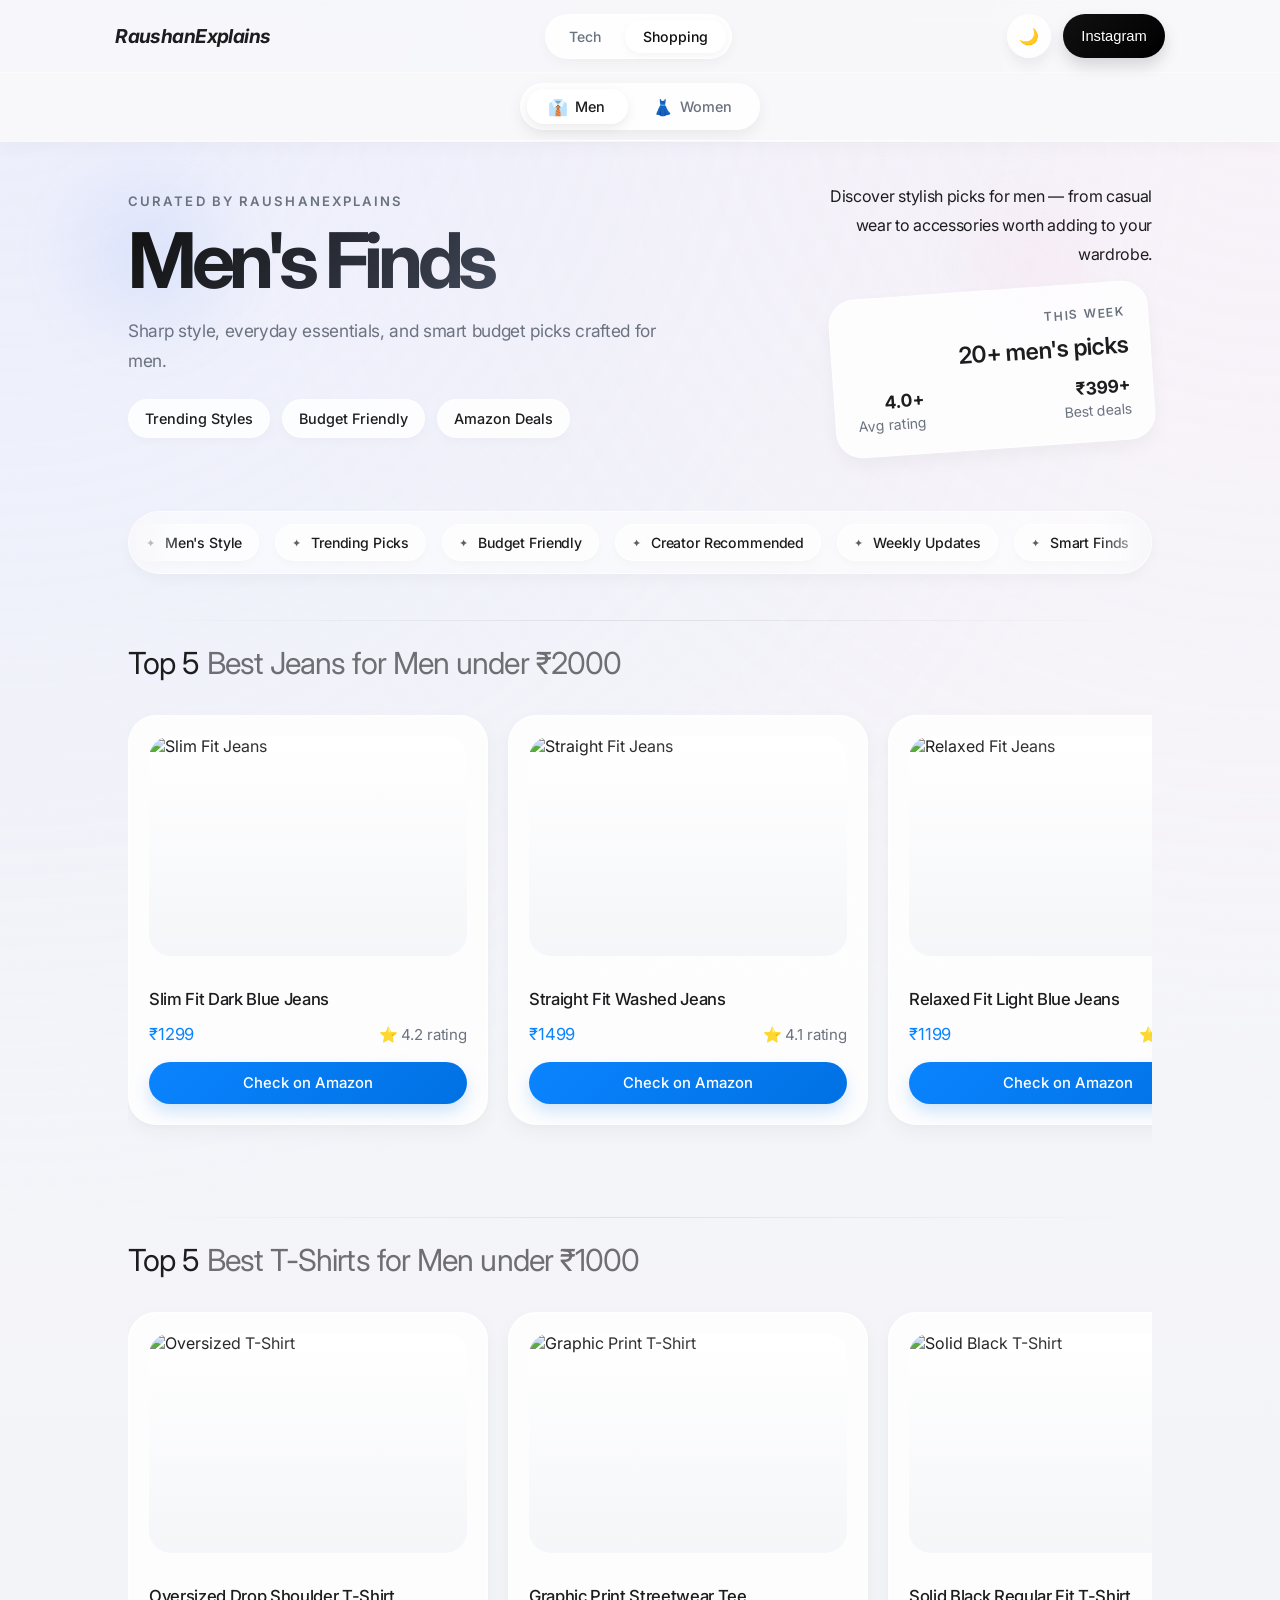
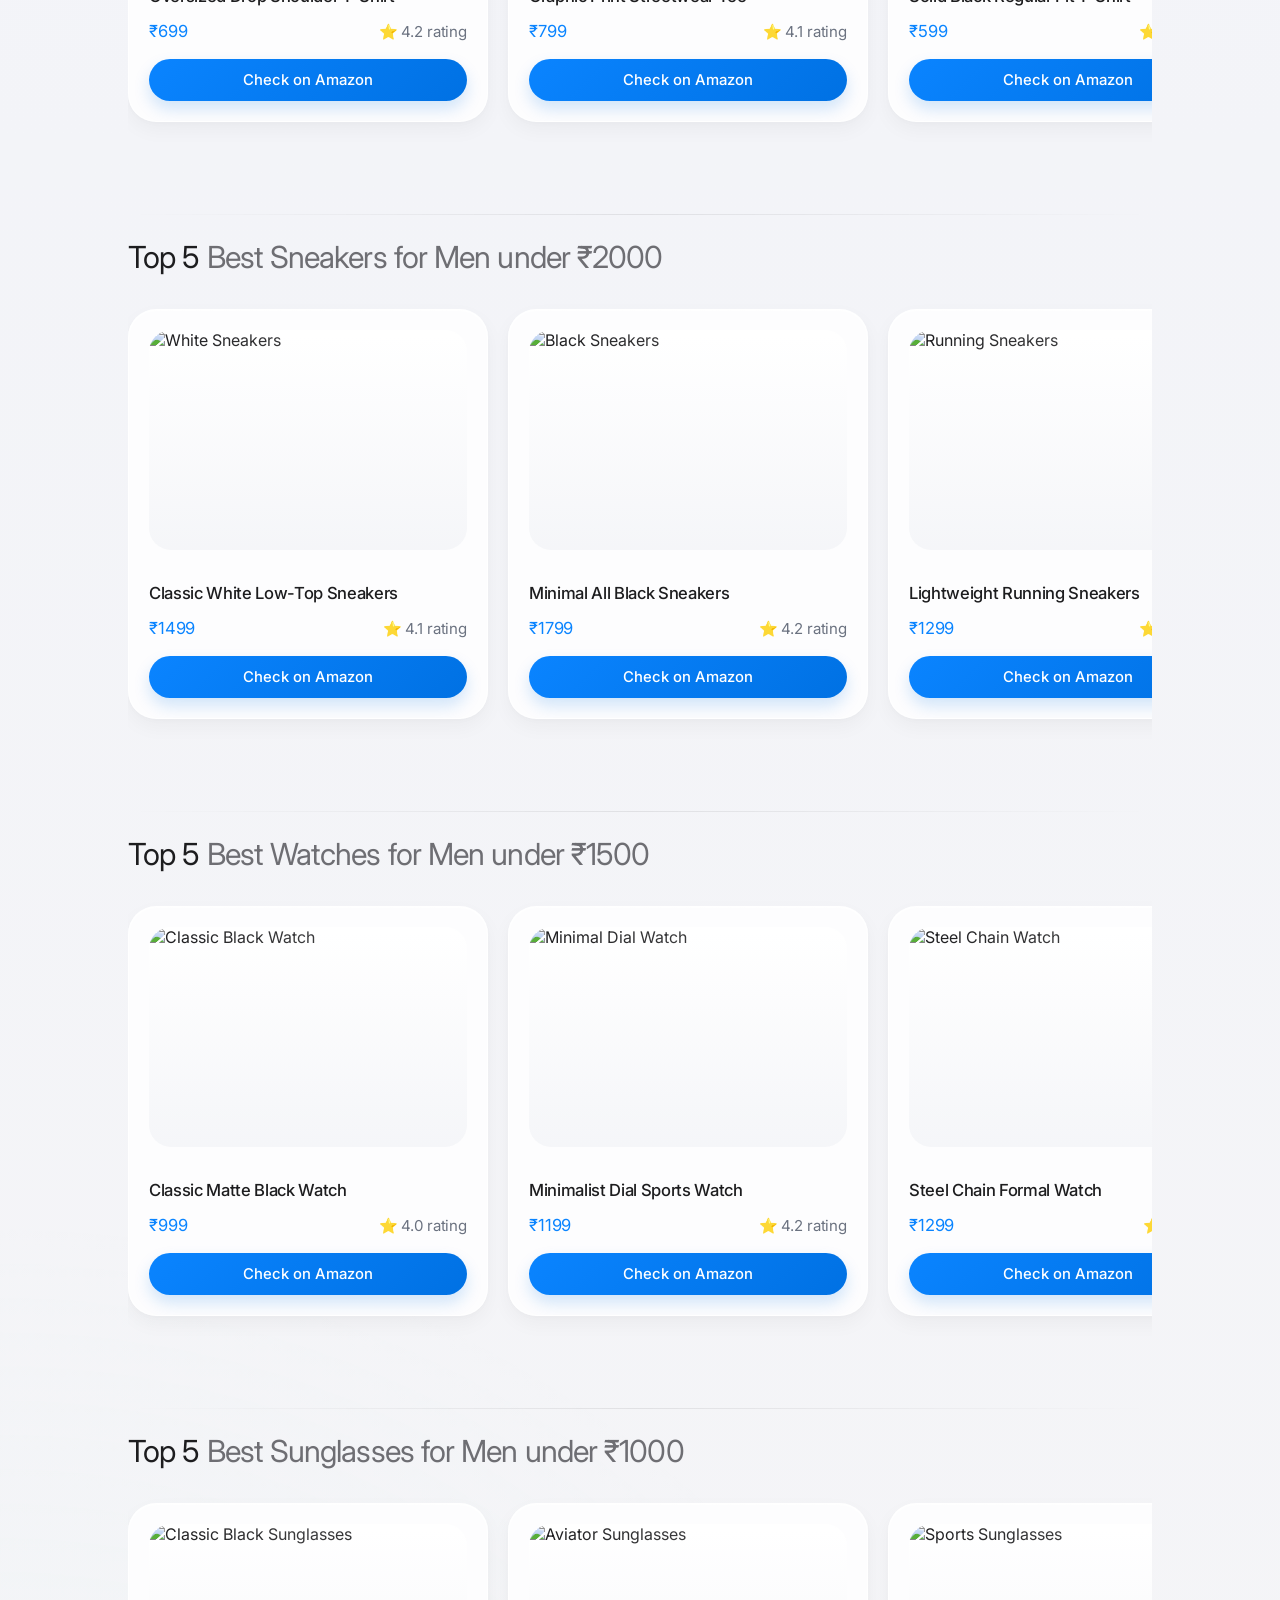
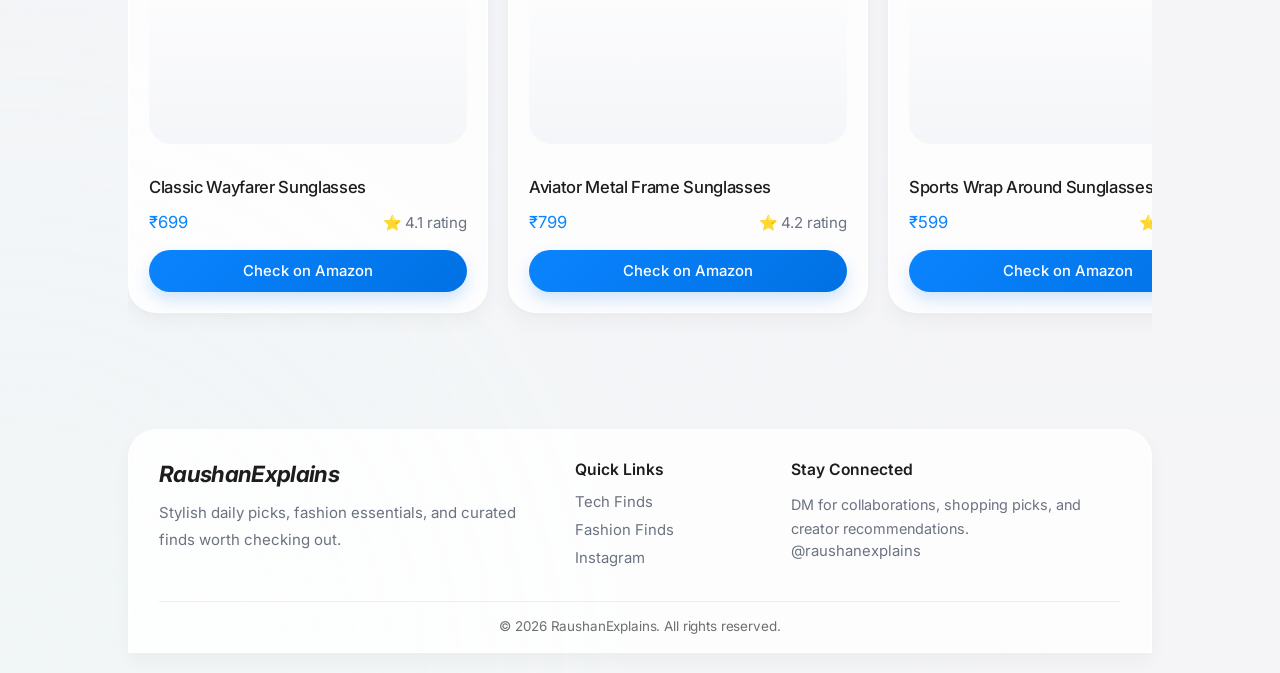
==== commit 8c6a680a: "added women section" ====
--- a/shopping.html
+++ b/shopping.html
@@ -18,26 +18,22 @@
     <div class="page-loader" id="pageLoader">
         <div class="loader-inner">
             <div class="loader-brand shimmer-block"></div>
-
             <div class="loader-hero">
                 <div class="loader-left">
                     <div class="skeleton-line short shimmer-block"></div>
                     <div class="skeleton-line title shimmer-block"></div>
                     <div class="skeleton-line medium shimmer-block"></div>
                     <div class="skeleton-line medium shimmer-block"></div>
-
                     <div class="loader-badges">
                         <span class="skeleton-pill shimmer-block"></span>
                         <span class="skeleton-pill shimmer-block"></span>
                         <span class="skeleton-pill shimmer-block"></span>
                     </div>
                 </div>
-
                 <div class="loader-right">
                     <div class="skeleton-card shimmer-block"></div>
                 </div>
             </div>
-
             <div class="loader-products">
                 <div class="skeleton-product shimmer-block"></div>
                 <div class="skeleton-product shimmer-block"></div>
@@ -61,491 +57,808 @@
                 <button class="theme-toggle" id="themeToggle" aria-label="Toggle dark mode">
                     <span class="theme-icon">🌙</span>
                 </button>
-
                 <a href="https://www.instagram.com/raushanexplains/" target="_blank" rel="noopener noreferrer"
                     class="insta-link">
-                    <button class="contact-btn insta-btn">
-                        <span>Instagram</span>
-                    </button>
+                    <button class="contact-btn insta-btn"><span>Instagram</span></button>
                 </a>
+            </div>
+        </div>
+
+        <!-- Gender sub-nav — only on shopping page -->
+        <div class="gender-nav-wrap">
+            <div class="gender-nav" id="genderNav">
+                <button class="gender-tab active" data-gender="men">
+                    <span class="gender-icon">👔</span> Men
+                </button>
+                <button class="gender-tab" data-gender="women">
+                    <span class="gender-icon">👗</span> Women
+                </button>
+                <div class="gender-slider" id="genderSlider"></div>
             </div>
         </div>
     </header>
 
-    <div class="blank"></div>
-
-    <section class="hero reveal">
-        <div class="hero-left">
-            <p class="hero-label">Curated by RaushanExplains</p>
-            <h1>Fashion Finds</h1>
-            <p class="hero-subtext">
-                Trendy picks, daily wear essentials, and stylish products that look good and feel practical.
-            </p>
-
-            <div class="hero-badges">
-                <span>Stylish Picks</span>
-                <span id="budget">Budget Friendly</span>
-                <span>Amazon Deals</span>
+    <div class="blank shopping-blank"></div>
+
+    <!-- =========== MEN SECTION =========== -->
+    <div id="menContent" class="gender-content active-content">
+
+        <section class="hero reveal">
+            <div class="hero-left">
+                <p class="hero-label">Curated by RaushanExplains</p>
+                <h1>Men's Finds</h1>
+                <p class="hero-subtext">Sharp style, everyday essentials, and smart budget picks crafted for men.</p>
+                <div class="hero-badges">
+                    <span>Trending Styles</span>
+                    <span id="budget">Budget Friendly</span>
+                    <span>Amazon Deals</span>
+                </div>
+            </div>
+            <div class="hero-right">
+                <p class="hero-right-text">Discover stylish picks for men — from casual wear to accessories worth adding
+                    to your wardrobe.</p>
+                <div class="hero-card">
+                    <p class="hero-card-label">This Week</p>
+                    <h3>20+ men's picks</h3>
+                    <div class="hero-card-stats">
+                        <div><strong>4.0+</strong><span>Avg rating</span></div>
+                        <div><strong>₹399+</strong><span>Best deals</span></div>
+                    </div>
+                </div>
+            </div>
+        </section>
+
+        <div class="trust-marquee">
+            <div class="trust-track">
+                <span>Men's Style</span><span>Trending Picks</span><span>Budget Friendly</span>
+                <span>Creator Recommended</span><span>Weekly Updates</span><span>Smart Finds</span>
+                <span>Men's Style</span><span>Trending Picks</span><span>Budget Friendly</span>
+                <span>Creator Recommended</span><span>Weekly Updates</span><span>Smart Finds</span>
             </div>
         </div>
 
-        <div class="hero-right">
-            <p class="hero-right-text">
-                Explore useful fashion finds with a clean shopping layout and easy recommendations.
-            </p>
-
-            <div class="hero-card">
-                <p class="hero-card-label">This Week</p>
-                <h3>20+ fashion picks</h3>
-                <div class="hero-card-stats">
-                    <div>
-                        <strong>4.0+</strong>
-                        <span>Avg rating</span>
-                    </div>
-                    <div>
-                        <strong>₹399+</strong>
-                        <span>Best deals</span>
-                    </div>
-                </div>
+        <section class="top reveal">
+            <div class="top1">
+                <h1>Top 5 <span>Best Jeans for Men under ₹2000</span></h1>
+            </div>
+            <div class="box">
+                <div class="box1">
+                    <div class="img-area"><img src="images/men-jeans1.jpg" alt="Slim Fit Jeans" loading="lazy"
+                            decoding="async" /></div>
+                    <div class="product-info">
+                        <h3>Slim Fit Dark Blue Jeans</h3>
+                        <div class="para">
+                            <p class="price">₹1299</p>
+                            <p>⭐ 4.2 rating</p>
+                        </div><a class="check" href="#" target="_blank" rel="noopener noreferrer sponsored">Check on
+                            Amazon</a>
+                    </div>
+                </div>
+                <div class="box1">
+                    <div class="img-area"><img src="images/men-jeans2.jpg" alt="Straight Fit Jeans" loading="lazy"
+                            decoding="async" /></div>
+                    <div class="product-info">
+                        <h3>Straight Fit Washed Jeans</h3>
+                        <div class="para">
+                            <p class="price">₹1499</p>
+                            <p>⭐ 4.1 rating</p>
+                        </div><a class="check" href="#" target="_blank" rel="noopener noreferrer sponsored">Check on
+                            Amazon</a>
+                    </div>
+                </div>
+                <div class="box1">
+                    <div class="img-area"><img src="images/men-jeans3.jpg" alt="Relaxed Fit Jeans" loading="lazy"
+                            decoding="async" /></div>
+                    <div class="product-info">
+                        <h3>Relaxed Fit Light Blue Jeans</h3>
+                        <div class="para">
+                            <p class="price">₹1199</p>
+                            <p>⭐ 4.0 rating</p>
+                        </div><a class="check" href="#" target="_blank" rel="noopener noreferrer sponsored">Check on
+                            Amazon</a>
+                    </div>
+                </div>
+                <div class="box1">
+                    <div class="img-area"><img src="images/men-jeans4.jpg" alt="Skinny Fit Jeans" loading="lazy"
+                            decoding="async" /></div>
+                    <div class="product-info">
+                        <h3>Skinny Fit Black Stretch Jeans</h3>
+                        <div class="para">
+                            <p class="price">₹999</p>
+                            <p>⭐ 3.9 rating</p>
+                        </div><a class="check" href="#" target="_blank" rel="noopener noreferrer sponsored">Check on
+                            Amazon</a>
+                    </div>
+                </div>
+                <div class="box1">
+                    <div class="img-area"><img src="images/men-jeans5.jpg" alt="Cargo Denim Jeans" loading="lazy"
+                            decoding="async" /></div>
+                    <div class="product-info">
+                        <h3>Cargo Denim Utility Jeans</h3>
+                        <div class="para">
+                            <p class="price">₹1799</p>
+                            <p>⭐ 4.3 rating</p>
+                        </div><a class="check" href="#" target="_blank" rel="noopener noreferrer sponsored">Check on
+                            Amazon</a>
+                    </div>
+                </div>
+            </div>
+        </section>
+
+        <section class="top reveal">
+            <div class="top1">
+                <h1>Top 5 <span>Best T-Shirts for Men under ₹1000</span></h1>
+            </div>
+            <div class="box">
+                <div class="box1">
+                    <div class="img-area"><img src="images/men-tshirt1.jpg" alt="Oversized T-Shirt" loading="lazy"
+                            decoding="async" /></div>
+                    <div class="product-info">
+                        <h3>Oversized Drop Shoulder T-Shirt</h3>
+                        <div class="para">
+                            <p class="price">₹699</p>
+                            <p>⭐ 4.2 rating</p>
+                        </div><a class="check" href="#" target="_blank" rel="noopener noreferrer sponsored">Check on
+                            Amazon</a>
+                    </div>
+                </div>
+                <div class="box1">
+                    <div class="img-area"><img src="images/men-tshirt2.jpg" alt="Graphic Print T-Shirt" loading="lazy"
+                            decoding="async" /></div>
+                    <div class="product-info">
+                        <h3>Graphic Print Streetwear Tee</h3>
+                        <div class="para">
+                            <p class="price">₹799</p>
+                            <p>⭐ 4.1 rating</p>
+                        </div><a class="check" href="#" target="_blank" rel="noopener noreferrer sponsored">Check on
+                            Amazon</a>
+                    </div>
+                </div>
+                <div class="box1">
+                    <div class="img-area"><img src="images/men-tshirt3.jpg" alt="Solid Black T-Shirt" loading="lazy"
+                            decoding="async" /></div>
+                    <div class="product-info">
+                        <h3>Solid Black Regular Fit T-Shirt</h3>
+                        <div class="para">
+                            <p class="price">₹599</p>
+                            <p>⭐ 4.0 rating</p>
+                        </div><a class="check" href="#" target="_blank" rel="noopener noreferrer sponsored">Check on
+                            Amazon</a>
+                    </div>
+                </div>
+                <div class="box1">
+                    <div class="img-area"><img src="images/men-tshirt4.jpg" alt="Polo Neck T-Shirt" loading="lazy"
+                            decoding="async" /></div>
+                    <div class="product-info">
+                        <h3>Classic Polo Neck T-Shirt</h3>
+                        <div class="para">
+                            <p class="price">₹749</p>
+                            <p>⭐ 4.1 rating</p>
+                        </div><a class="check" href="#" target="_blank" rel="noopener noreferrer sponsored">Check on
+                            Amazon</a>
+                    </div>
+                </div>
+                <div class="box1">
+                    <div class="img-area"><img src="images/men-tshirt5.jpg" alt="Printed Round Neck Tee" loading="lazy"
+                            decoding="async" /></div>
+                    <div class="product-info">
+                        <h3>Printed Round Neck Cotton Tee</h3>
+                        <div class="para">
+                            <p class="price">₹649</p>
+                            <p>⭐ 3.9 rating</p>
+                        </div><a class="check" href="#" target="_blank" rel="noopener noreferrer sponsored">Check on
+                            Amazon</a>
+                    </div>
+                </div>
+            </div>
+        </section>
+
+        <section class="top reveal">
+            <div class="top1">
+                <h1>Top 5 <span>Best Sneakers for Men under ₹2000</span></h1>
+            </div>
+            <div class="box">
+                <div class="box1">
+                    <div class="img-area"><img src="images/men-sneaker1.jpg" alt="White Sneakers" loading="lazy"
+                            decoding="async" /></div>
+                    <div class="product-info">
+                        <h3>Classic White Low-Top Sneakers</h3>
+                        <div class="para">
+                            <p class="price">₹1499</p>
+                            <p>⭐ 4.1 rating</p>
+                        </div><a class="check" href="#" target="_blank" rel="noopener noreferrer sponsored">Check on
+                            Amazon</a>
+                    </div>
+                </div>
+                <div class="box1">
+                    <div class="img-area"><img src="images/men-sneaker2.jpg" alt="Black Sneakers" loading="lazy"
+                            decoding="async" /></div>
+                    <div class="product-info">
+                        <h3>Minimal All Black Sneakers</h3>
+                        <div class="para">
+                            <p class="price">₹1799</p>
+                            <p>⭐ 4.2 rating</p>
+                        </div><a class="check" href="#" target="_blank" rel="noopener noreferrer sponsored">Check on
+                            Amazon</a>
+                    </div>
+                </div>
+                <div class="box1">
+                    <div class="img-area"><img src="images/men-sneaker3.jpg" alt="Running Sneakers" loading="lazy"
+                            decoding="async" /></div>
+                    <div class="product-info">
+                        <h3>Lightweight Running Sneakers</h3>
+                        <div class="para">
+                            <p class="price">₹1299</p>
+                            <p>⭐ 4.0 rating</p>
+                        </div><a class="check" href="#" target="_blank" rel="noopener noreferrer sponsored">Check on
+                            Amazon</a>
+                    </div>
+                </div>
+                <div class="box1">
+                    <div class="img-area"><img src="images/men-sneaker4.jpg" alt="High Top Sneakers" loading="lazy"
+                            decoding="async" /></div>
+                    <div class="product-info">
+                        <h3>Streetwear High Top Canvas</h3>
+                        <div class="para">
+                            <p class="price">₹1599</p>
+                            <p>⭐ 3.9 rating</p>
+                        </div><a class="check" href="#" target="_blank" rel="noopener noreferrer sponsored">Check on
+                            Amazon</a>
+                    </div>
+                </div>
+                <div class="box1">
+                    <div class="img-area"><img src="images/men-sneaker5.jpg" alt="Chunky Sneakers" loading="lazy"
+                            decoding="async" /></div>
+                    <div class="product-info">
+                        <h3>Chunky Sole Platform Sneakers</h3>
+                        <div class="para">
+                            <p class="price">₹1899</p>
+                            <p>⭐ 4.3 rating</p>
+                        </div><a class="check" href="#" target="_blank" rel="noopener noreferrer sponsored">Check on
+                            Amazon</a>
+                    </div>
+                </div>
+            </div>
+        </section>
+
+        <section class="top reveal">
+            <div class="top1">
+                <h1>Top 5 <span>Best Watches for Men under ₹1500</span></h1>
+            </div>
+            <div class="box">
+                <div class="box1">
+                    <div class="img-area"><img src="images/men-watch1.jpg" alt="Classic Black Watch" loading="lazy"
+                            decoding="async" /></div>
+                    <div class="product-info">
+                        <h3>Classic Matte Black Watch</h3>
+                        <div class="para">
+                            <p class="price">₹999</p>
+                            <p>⭐ 4.0 rating</p>
+                        </div><a class="check" href="#" target="_blank" rel="noopener noreferrer sponsored">Check on
+                            Amazon</a>
+                    </div>
+                </div>
+                <div class="box1">
+                    <div class="img-area"><img src="images/men-watch2.jpg" alt="Minimal Dial Watch" loading="lazy"
+                            decoding="async" /></div>
+                    <div class="product-info">
+                        <h3>Minimalist Dial Sports Watch</h3>
+                        <div class="para">
+                            <p class="price">₹1199</p>
+                            <p>⭐ 4.2 rating</p>
+                        </div><a class="check" href="#" target="_blank" rel="noopener noreferrer sponsored">Check on
+                            Amazon</a>
+                    </div>
+                </div>
+                <div class="box1">
+                    <div class="img-area"><img src="images/men-watch3.jpg" alt="Steel Chain Watch" loading="lazy"
+                            decoding="async" /></div>
+                    <div class="product-info">
+                        <h3>Steel Chain Formal Watch</h3>
+                        <div class="para">
+                            <p class="price">₹1299</p>
+                            <p>⭐ 4.1 rating</p>
+                        </div><a class="check" href="#" target="_blank" rel="noopener noreferrer sponsored">Check on
+                            Amazon</a>
+                    </div>
+                </div>
+                <div class="box1">
+                    <div class="img-area"><img src="images/men-watch4.jpg" alt="Brown Leather Strap" loading="lazy"
+                            decoding="async" /></div>
+                    <div class="product-info">
+                        <h3>Brown Leather Strap Casual Watch</h3>
+                        <div class="para">
+                            <p class="price">₹899</p>
+                            <p>⭐ 3.9 rating</p>
+                        </div><a class="check" href="#" target="_blank" rel="noopener noreferrer sponsored">Check on
+                            Amazon</a>
+                    </div>
+                </div>
+                <div class="box1">
+                    <div class="img-area"><img src="images/men-watch5.jpg" alt="Modern Casual Watch" loading="lazy"
+                            decoding="async" /></div>
+                    <div class="product-info">
+                        <h3>Modern Casual Day-Date Watch</h3>
+                        <div class="para">
+                            <p class="price">₹1099</p>
+                            <p>⭐ 4.0 rating</p>
+                        </div><a class="check" href="#" target="_blank" rel="noopener noreferrer sponsored">Check on
+                            Amazon</a>
+                    </div>
+                </div>
+            </div>
+        </section>
+
+        <section class="top reveal">
+            <div class="top1">
+                <h1>Top 5 <span>Best Sunglasses for Men under ₹1000</span></h1>
+            </div>
+            <div class="box">
+                <div class="box1">
+                    <div class="img-area"><img src="images/men-glass1.jpg" alt="Classic Black Sunglasses" loading="lazy"
+                            decoding="async" /></div>
+                    <div class="product-info">
+                        <h3>Classic Wayfarer Sunglasses</h3>
+                        <div class="para">
+                            <p class="price">₹699</p>
+                            <p>⭐ 4.1 rating</p>
+                        </div><a class="check" href="#" target="_blank" rel="noopener noreferrer sponsored">Check on
+                            Amazon</a>
+                    </div>
+                </div>
+                <div class="box1">
+                    <div class="img-area"><img src="images/men-glass2.jpg" alt="Aviator Sunglasses" loading="lazy"
+                            decoding="async" /></div>
+                    <div class="product-info">
+                        <h3>Aviator Metal Frame Sunglasses</h3>
+                        <div class="para">
+                            <p class="price">₹799</p>
+                            <p>⭐ 4.2 rating</p>
+                        </div><a class="check" href="#" target="_blank" rel="noopener noreferrer sponsored">Check on
+                            Amazon</a>
+                    </div>
+                </div>
+                <div class="box1">
+                    <div class="img-area"><img src="images/men-glass3.jpg" alt="Sports Sunglasses" loading="lazy"
+                            decoding="async" /></div>
+                    <div class="product-info">
+                        <h3>Sports Wrap Around Sunglasses</h3>
+                        <div class="para">
+                            <p class="price">₹599</p>
+                            <p>⭐ 4.0 rating</p>
+                        </div><a class="check" href="#" target="_blank" rel="noopener noreferrer sponsored">Check on
+                            Amazon</a>
+                    </div>
+                </div>
+                <div class="box1">
+                    <div class="img-area"><img src="images/men-glass4.jpg" alt="Square Frame Sunglasses" loading="lazy"
+                            decoding="async" /></div>
+                    <div class="product-info">
+                        <h3>Bold Square Frame Sunglasses</h3>
+                        <div class="para">
+                            <p class="price">₹749</p>
+                            <p>⭐ 3.9 rating</p>
+                        </div><a class="check" href="#" target="_blank" rel="noopener noreferrer sponsored">Check on
+                            Amazon</a>
+                    </div>
+                </div>
+                <div class="box1">
+                    <div class="img-area"><img src="images/men-glass5.jpg" alt="Round Frame Sunglasses" loading="lazy"
+                            decoding="async" /></div>
+                    <div class="product-info">
+                        <h3>Retro Round Gold Frame Sunglasses</h3>
+                        <div class="para">
+                            <p class="price">₹849</p>
+                            <p>⭐ 4.0 rating</p>
+                        </div><a class="check" href="#" target="_blank" rel="noopener noreferrer sponsored">Check on
+                            Amazon</a>
+                    </div>
+                </div>
+            </div>
+        </section>
+
+    </div><!-- end #menContent -->
+
+    <!-- =========== WOMEN SECTION =========== -->
+    <div id="womenContent" class="gender-content">
+
+        <section class="hero reveal">
+            <div class="hero-left">
+                <p class="hero-label">Curated by RaushanExplains</p>
+                <h1>Women's Finds</h1>
+                <p class="hero-subtext">Chic styles, everyday essentials, and budget-smart picks made for women.</p>
+                <div class="hero-badges">
+                    <span>Trending Styles</span>
+                    <span id="budget-w">Budget Friendly</span>
+                    <span>Amazon Deals</span>
+                </div>
+            </div>
+            <div class="hero-right">
+                <p class="hero-right-text">From ethnic to western — explore fashion finds that are stylish, practical,
+                    and budget-smart.</p>
+                <div class="hero-card">
+                    <p class="hero-card-label">This Week</p>
+                    <h3>20+ women's picks</h3>
+                    <div class="hero-card-stats">
+                        <div><strong>4.0+</strong><span>Avg rating</span></div>
+                        <div><strong>₹399+</strong><span>Best deals</span></div>
+                    </div>
+                </div>
+            </div>
+        </section>
+
+        <div class="trust-marquee">
+            <div class="trust-track">
+                <span>Women's Style</span><span>Ethnic Picks</span><span>Budget Friendly</span>
+                <span>Creator Recommended</span><span>Trending Now</span><span>Weekly Updates</span>
+                <span>Women's Style</span><span>Ethnic Picks</span><span>Budget Friendly</span>
+                <span>Creator Recommended</span><span>Trending Now</span><span>Weekly Updates</span>
             </div>
         </div>
-    </section>
-
-    <div class="trust-marquee">
-        <div class="trust-track">
-            <span>Daily Wear Picks</span>
-            <span>Fashion Finds</span>
-            <span>Budget Friendly</span>
-            <span>Trending Products</span>
-            <span>Creator Recommended</span>
-            <span>Weekly Updates</span>
-
-            <span>Daily Wear Picks</span>
-            <span>Fashion Finds</span>
-            <span>Budget Friendly</span>
-            <span>Trending Products</span>
-            <span>Creator Recommended</span>
-            <span>Weekly Updates</span>
-        </div>
-    </div>
-
-    <section class="top">
-        <div class="top1">
-            <h1>Top 5 <span>Best Sneakers under ₹2000</span></h1>
-        </div>
-
-        <div class="box">
-            <div class="box1">
-                <div class="img-area">
-                    <img src="images/sneaker1.jpg" alt="Casual White Sneakers" loading="lazy" decoding="async" />
-                </div>
-                <div class="product-info">
-                    <h3>Casual White Sneakers</h3>
-                    <div class="para">
-                        <p class="price">₹1499</p>
-                        <p>⭐ 4.1 rating</p>
-                    </div>
-                    <a class="check" href="#" target="_blank" rel="noopener noreferrer sponsored">Check on Amazon</a>
-                </div>
-            </div>
-
-            <div class="box1">
-                <div class="img-area">
-                    <img src="images/sneaker2.jpg" alt="Streetwear Sneakers" loading="lazy" decoding="async" />
-                </div>
-                <div class="product-info">
-                    <h3>Streetwear Sneakers</h3>
-                    <div class="para">
-                        <p class="price">₹1799</p>
-                        <p>⭐ 4.2 rating</p>
-                    </div>
-                    <a class="check" href="#" target="_blank" rel="noopener noreferrer sponsored">Check on Amazon</a>
-                </div>
-            </div>
-
-            <div class="box1">
-                <div class="img-area">
-                    <img src="images/sneaker3.jpg" alt="Chunky Sneakers" loading="lazy" decoding="async" />
-                </div>
-                <div class="product-info">
-                    <h3>Chunky Sneakers</h3>
-                    <div class="para">
-                        <p class="price">₹1899</p>
-                        <p>⭐ 4.0 rating</p>
-                    </div>
-                    <a class="check" href="#" target="_blank" rel="noopener noreferrer sponsored">Check on Amazon</a>
-                </div>
-            </div>
-
-            <div class="box1">
-                <div class="img-area">
-                    <img src="images/sneaker4.jpg" alt="Running Style Sneakers" loading="lazy" decoding="async" />
-                </div>
-                <div class="product-info">
-                    <h3>Running Style Sneakers</h3>
-                    <div class="para">
-                        <p class="price">₹1399</p>
-                        <p>⭐ 3.9 rating</p>
-                    </div>
-                    <a class="check" href="#" target="_blank" rel="noopener noreferrer sponsored">Check on Amazon</a>
-                </div>
-            </div>
-
-            <div class="box1">
-                <div class="img-area">
-                    <img src="images/sneaker5.jpg" alt="Minimal Black Sneakers" loading="lazy" decoding="async" />
-                </div>
-                <div class="product-info">
-                    <h3>Minimal Black Sneakers</h3>
-                    <div class="para">
-                        <p class="price">₹1599</p>
-                        <p>⭐ 4.1 rating</p>
-                    </div>
-                    <a class="check" href="#" target="_blank" rel="noopener noreferrer sponsored">Check on Amazon</a>
-                </div>
-            </div>
-        </div>
-    </section>
-
-    <section class="top reveal">
-        <div class="top1">
-            <h1>Top 5 <span>Best Watches under ₹1500</span></h1>
-        </div>
-
-        <div class="box">
-            <div class="box1">
-                <div class="img-area">
-                    <img src="images/watch1.jpg" alt="Classic Black Watch" loading="lazy" decoding="async" />
-                </div>
-                <div class="product-info">
-                    <h3>Classic Black Watch</h3>
-                    <div class="para">
-                        <p class="price">₹999</p>
-                        <p>⭐ 4.0 rating</p>
-                    </div>
-                    <a class="check" href="#" target="_blank" rel="noopener noreferrer sponsored">Check on Amazon</a>
-                </div>
-            </div>
-
-            <div class="box1">
-                <div class="img-area">
-                    <img src="images/watch2.jpg" alt="Minimal Dial Watch" loading="lazy" decoding="async" />
-                </div>
-                <div class="product-info">
-                    <h3>Minimal Dial Watch</h3>
-                    <div class="para">
-                        <p class="price">₹1199</p>
-                        <p>⭐ 4.2 rating</p>
-                    </div>
-                    <a class="check" href="#" target="_blank" rel="noopener noreferrer sponsored">Check on Amazon</a>
-                </div>
-            </div>
-
-            <div class="box1">
-                <div class="img-area">
-                    <img src="images/watch3.jpg" alt="Silver Chain Watch" loading="lazy" decoding="async" />
-                </div>
-                <div class="product-info">
-                    <h3>Silver Chain Watch</h3>
-                    <div class="para">
-                        <p class="price">₹1299</p>
-                        <p>⭐ 4.1 rating</p>
-                    </div>
-                    <a class="check" href="#" target="_blank" rel="noopener noreferrer sponsored">Check on Amazon</a>
-                </div>
-            </div>
-
-            <div class="box1">
-                <div class="img-area">
-                    <img src="images/watch4.jpg" alt="Brown Strap Watch" loading="lazy" decoding="async" />
-                </div>
-                <div class="product-info">
-                    <h3>Brown Strap Watch</h3>
-                    <div class="para">
-                        <p class="price">₹899</p>
-                        <p>⭐ 3.9 rating</p>
-                    </div>
-                    <a class="check" href="#" target="_blank" rel="noopener noreferrer sponsored">Check on Amazon</a>
-                </div>
-            </div>
-
-            <div class="box1">
-                <div class="img-area">
-                    <img src="images/watch5.jpg" alt="Modern Casual Watch" loading="lazy" decoding="async" />
-                </div>
-                <div class="product-info">
-                    <h3>Modern Casual Watch</h3>
-                    <div class="para">
-                        <p class="price">₹1099</p>
-                        <p>⭐ 4.0 rating</p>
-                    </div>
-                    <a class="check" href="#" target="_blank" rel="noopener noreferrer sponsored">Check on Amazon</a>
-                </div>
-            </div>
-        </div>
-    </section>
-
-    <section class="top reveal">
-        <div class="top1">
-            <h1>Top 5 <span>Best T-Shirts under ₹1000</span></h1>
-        </div>
-
-        <div class="box">
-            <div class="box1">
-                <div class="img-area">
-                    <img src="images/tshirt1.jpg" alt="Oversized T-Shirt" loading="lazy" decoding="async" />
-                </div>
-                <div class="product-info">
-                    <h3>Oversized T-Shirt</h3>
-                    <div class="para">
-                        <p class="price">₹699</p>
-                        <p>⭐ 4.2 rating</p>
-                    </div>
-                    <a class="check" href="#" target="_blank" rel="noopener noreferrer sponsored">Check on Amazon</a>
-                </div>
-            </div>
-
-            <div class="box1">
-                <div class="img-area">
-                    <img src="images/tshirt2.jpg" alt="Graphic Print T-Shirt" loading="lazy" decoding="async" />
-                </div>
-                <div class="product-info">
-                    <h3>Graphic Print T-Shirt</h3>
-                    <div class="para">
-                        <p class="price">₹799</p>
-                        <p>⭐ 4.1 rating</p>
-                    </div>
-                    <a class="check" href="#" target="_blank" rel="noopener noreferrer sponsored">Check on Amazon</a>
-                </div>
-            </div>
-
-            <div class="box1">
-                <div class="img-area">
-                    <img src="images/tshirt3.jpg" alt="Solid Black T-Shirt" loading="lazy" decoding="async" />
-                </div>
-                <div class="product-info">
-                    <h3>Solid Black T-Shirt</h3>
-                    <div class="para">
-                        <p class="price">₹599</p>
-                        <p>⭐ 4.0 rating</p>
-                    </div>
-                    <a class="check" href="#" target="_blank" rel="noopener noreferrer sponsored">Check on Amazon</a>
-                </div>
-            </div>
-
-            <div class="box1">
-                <div class="img-area">
-                    <img src="images/tshirt4.jpg" alt="Drop Shoulder T-Shirt" loading="lazy" decoding="async" />
-                </div>
-                <div class="product-info">
-                    <h3>Drop Shoulder T-Shirt</h3>
-                    <div class="para">
-                        <p class="price">₹749</p>
-                        <p>⭐ 3.9 rating</p>
-                    </div>
-                    <a class="check" href="#" target="_blank" rel="noopener noreferrer sponsored">Check on Amazon</a>
-                </div>
-            </div>
-
-            <div class="box1">
-                <div class="img-area">
-                    <img src="images/tshirt5.jpg" alt="Regular Fit T-Shirt" loading="lazy" decoding="async" />
-                </div>
-                <div class="product-info">
-                    <h3>Regular Fit T-Shirt</h3>
-                    <div class="para">
-                        <p class="price">₹649</p>
-                        <p>⭐ 4.1 rating</p>
-                    </div>
-                    <a class="check" href="#" target="_blank" rel="noopener noreferrer sponsored">Check on Amazon</a>
-                </div>
-            </div>
-        </div>
-    </section>
-
-    <section class="top reveal">
-        <div class="top1">
-            <h1>Top 5 <span>Best Bags under ₹2000</span></h1>
-        </div>
-
-        <div class="box">
-            <div class="box1">
-                <div class="img-area">
-                    <img src="images/bag1.jpg" alt="College Backpack" loading="lazy" decoding="async" />
-                </div>
-                <div class="product-info">
-                    <h3>College Backpack</h3>
-                    <div class="para">
-                        <p class="price">₹1399</p>
-                        <p>⭐ 4.2 rating</p>
-                    </div>
-                    <a class="check" href="#" target="_blank" rel="noopener noreferrer sponsored">Check on Amazon</a>
-                </div>
-            </div>
-
-            <div class="box1">
-                <div class="img-area">
-                    <img src="images/bag2.jpg" alt="Minimal Laptop Bag" loading="lazy" decoding="async" />
-                </div>
-                <div class="product-info">
-                    <h3>Minimal Laptop Bag</h3>
-                    <div class="para">
-                        <p class="price">₹1699</p>
-                        <p>⭐ 4.1 rating</p>
-                    </div>
-                    <a class="check" href="#" target="_blank" rel="noopener noreferrer sponsored">Check on Amazon</a>
-                </div>
-            </div>
-
-            <div class="box1">
-                <div class="img-area">
-                    <img src="images/bag3.jpg" alt="Travel Backpack" loading="lazy" decoding="async" />
-                </div>
-                <div class="product-info">
-                    <h3>Travel Backpack</h3>
-                    <div class="para">
-                        <p class="price">₹1899</p>
-                        <p>⭐ 4.0 rating</p>
-                    </div>
-                    <a class="check" href="#" target="_blank" rel="noopener noreferrer sponsored">Check on Amazon</a>
-                </div>
-            </div>
-
-            <div class="box1">
-                <div class="img-area">
-                    <img src="images/bag4.jpg" alt="Casual Sling Bag" loading="lazy" decoding="async" />
-                </div>
-                <div class="product-info">
-                    <h3>Casual Sling Bag</h3>
-                    <div class="para">
-                        <p class="price">₹899</p>
-                        <p>⭐ 3.9 rating</p>
-                    </div>
-                    <a class="check" href="#" target="_blank" rel="noopener noreferrer sponsored">Check on Amazon</a>
-                </div>
-            </div>
-
-            <div class="box1">
-                <div class="img-area">
-                    <img src="images/bag5.jpg" alt="Urban Daypack" loading="lazy" decoding="async" />
-                </div>
-                <div class="product-info">
-                    <h3>Urban Daypack</h3>
-                    <div class="para">
-                        <p class="price">₹1299</p>
-                        <p>⭐ 4.0 rating</p>
-                    </div>
-                    <a class="check" href="#" target="_blank" rel="noopener noreferrer sponsored">Check on Amazon</a>
-                </div>
-            </div>
-        </div>
-    </section>
-
-    <section class="top reveal">
-        <div class="top1">
-            <h1>Top 5 <span>Best Sunglasses under ₹1000</span></h1>
-        </div>
-
-        <div class="box">
-            <div class="box1">
-                <div class="img-area">
-                    <img src="images/glass1.jpg" alt="Classic Black Sunglasses" loading="lazy" decoding="async" />
-                </div>
-                <div class="product-info">
-                    <h3>Classic Black Sunglasses</h3>
-                    <div class="para">
-                        <p class="price">₹699</p>
-                        <p>⭐ 4.1 rating</p>
-                    </div>
-                    <a class="check" href="#" target="_blank" rel="noopener noreferrer sponsored">Check on Amazon</a>
-                </div>
-            </div>
-
-            <div class="box1">
-                <div class="img-area">
-                    <img src="images/glass2.jpg" alt="Transparent Frame Sunglasses" loading="lazy"
-                        decoding="async" />
-                </div>
-                <div class="product-info">
-                    <h3>Transparent Frame Sunglasses</h3>
-                    <div class="para">
-                        <p class="price">₹799</p>
-                        <p>⭐ 4.0 rating</p>
-                    </div>
-                    <a class="check" href="#" target="_blank" rel="noopener noreferrer sponsored">Check on Amazon</a>
-                </div>
-            </div>
-
-            <div class="box1">
-                <div class="img-area">
-                    <img src="images/glass3.jpg" alt="Round Retro Sunglasses" loading="lazy" decoding="async" />
-                </div>
-                <div class="product-info">
-                    <h3>Round Retro Sunglasses</h3>
-                    <div class="para">
-                        <p class="price">₹899</p>
-                        <p>⭐ 4.2 rating</p>
-                    </div>
-                    <a class="check" href="#" target="_blank" rel="noopener noreferrer sponsored">Check on Amazon</a>
-                </div>
-            </div>
-
-            <div class="box1">
-                <div class="img-area">
-                    <img src="images/glass4.jpg" alt="Minimal Square Sunglasses" loading="lazy" decoding="async" />
-                </div>
-                <div class="product-info">
-                    <h3>Minimal Square Sunglasses</h3>
-                    <div class="para">
-                        <p class="price">₹749</p>
-                        <p>⭐ 3.9 rating</p>
-                    </div>
-                    <a class="check" href="#" target="_blank" rel="noopener noreferrer sponsored">Check on Amazon</a>
-                </div>
-            </div>
-
-            <div class="box1">
-                <div class="img-area">
-                    <img src="images/glass5.jpg" alt="Brown Tint Sunglasses" loading="lazy" decoding="async" />
-                </div>
-                <div class="product-info">
-                    <h3>Brown Tint Sunglasses</h3>
-                    <div class="para">
-                        <p class="price">₹849</p>
-                        <p>⭐ 4.0 rating</p>
-                    </div>
-                    <a class="check" href="#" target="_blank" rel="noopener noreferrer sponsored">Check on Amazon</a>
-                </div>
-            </div>
-        </div>
-    </section>
-
-    <footer class="footer">
+
+        <section class="top reveal">
+            <div class="top1">
+                <h1>Top 5 <span>Best Jeans for Women under ₹2000</span></h1>
+            </div>
+            <div class="box">
+                <div class="box1">
+                    <div class="img-area"><img src="images/women-jeans1.jpg" alt="High Waist Jeans" loading="lazy"
+                            decoding="async" /></div>
+                    <div class="product-info">
+                        <h3>High Waist Skinny Stretch Jeans</h3>
+                        <div class="para">
+                            <p class="price">₹1299</p>
+                            <p>⭐ 4.3 rating</p>
+                        </div><a class="check" href="#" target="_blank" rel="noopener noreferrer sponsored">Check on
+                            Amazon</a>
+                    </div>
+                </div>
+                <div class="box1">
+                    <div class="img-area"><img src="images/women-jeans2.jpg" alt="Wide Leg Jeans" loading="lazy"
+                            decoding="async" /></div>
+                    <div class="product-info">
+                        <h3>Wide Leg Relaxed Fit Jeans</h3>
+                        <div class="para">
+                            <p class="price">₹1499</p>
+                            <p>⭐ 4.2 rating</p>
+                        </div><a class="check" href="#" target="_blank" rel="noopener noreferrer sponsored">Check on
+                            Amazon</a>
+                    </div>
+                </div>
+                <div class="box1">
+                    <div class="img-area"><img src="images/women-jeans3.jpg" alt="Mom Jeans" loading="lazy"
+                            decoding="async" /></div>
+                    <div class="product-info">
+                        <h3>Vintage Mom Jeans</h3>
+                        <div class="para">
+                            <p class="price">₹1199</p>
+                            <p>⭐ 4.1 rating</p>
+                        </div><a class="check" href="#" target="_blank" rel="noopener noreferrer sponsored">Check on
+                            Amazon</a>
+                    </div>
+                </div>
+                <div class="box1">
+                    <div class="img-area"><img src="images/women-jeans4.jpg" alt="Flare Jeans" loading="lazy"
+                            decoding="async" /></div>
+                    <div class="product-info">
+                        <h3>Flare Bottom Bell Jeans</h3>
+                        <div class="para">
+                            <p class="price">₹999</p>
+                            <p>⭐ 4.0 rating</p>
+                        </div><a class="check" href="#" target="_blank" rel="noopener noreferrer sponsored">Check on
+                            Amazon</a>
+                    </div>
+                </div>
+                <div class="box1">
+                    <div class="img-area"><img src="images/women-jeans5.jpg" alt="Ripped Jeans" loading="lazy"
+                            decoding="async" /></div>
+                    <div class="product-info">
+                        <h3>Ripped Distressed Slim Jeans</h3>
+                        <div class="para">
+                            <p class="price">₹1799</p>
+                            <p>⭐ 4.2 rating</p>
+                        </div><a class="check" href="#" target="_blank" rel="noopener noreferrer sponsored">Check on
+                            Amazon</a>
+                    </div>
+                </div>
+            </div>
+        </section>
+
+        <section class="top reveal">
+            <div class="top1">
+                <h1>Top 5 <span>Best Kurtis for Women under ₹1000</span></h1>
+            </div>
+            <div class="box">
+                <div class="box1">
+                    <div class="img-area"><img src="images/women-kurti1.jpg" alt="Floral Print Kurti" loading="lazy"
+                            decoding="async" /></div>
+                    <div class="product-info">
+                        <h3>Floral Printed A-Line Kurti</h3>
+                        <div class="para">
+                            <p class="price">₹699</p>
+                            <p>⭐ 4.3 rating</p>
+                        </div><a class="check" href="#" target="_blank" rel="noopener noreferrer sponsored">Check on
+                            Amazon</a>
+                    </div>
+                </div>
+                <div class="box1">
+                    <div class="img-area"><img src="images/women-kurti2.jpg" alt="Solid Color Kurti" loading="lazy"
+                            decoding="async" /></div>
+                    <div class="product-info">
+                        <h3>Solid Cotton Straight Kurti</h3>
+                        <div class="para">
+                            <p class="price">₹549</p>
+                            <p>⭐ 4.1 rating</p>
+                        </div><a class="check" href="#" target="_blank" rel="noopener noreferrer sponsored">Check on
+                            Amazon</a>
+                    </div>
+                </div>
+                <div class="box1">
+                    <div class="img-area"><img src="images/women-kurti3.jpg" alt="Block Print Kurti" loading="lazy"
+                            decoding="async" /></div>
+                    <div class="product-info">
+                        <h3>Block Print Bohemian Kurti</h3>
+                        <div class="para">
+                            <p class="price">₹799</p>
+                            <p>⭐ 4.2 rating</p>
+                        </div><a class="check" href="#" target="_blank" rel="noopener noreferrer sponsored">Check on
+                            Amazon</a>
+                    </div>
+                </div>
+                <div class="box1">
+                    <div class="img-area"><img src="images/women-kurti4.jpg" alt="Embroidered Kurti" loading="lazy"
+                            decoding="async" /></div>
+                    <div class="product-info">
+                        <h3>Embroidered Neck Anarkali Kurti</h3>
+                        <div class="para">
+                            <p class="price">₹899</p>
+                            <p>⭐ 4.0 rating</p>
+                        </div><a class="check" href="#" target="_blank" rel="noopener noreferrer sponsored">Check on
+                            Amazon</a>
+                    </div>
+                </div>
+                <div class="box1">
+                    <div class="img-area"><img src="images/women-kurti5.jpg" alt="Short Kurti" loading="lazy"
+                            decoding="async" /></div>
+                    <div class="product-info">
+                        <h3>Short Rayon Casual Kurti</h3>
+                        <div class="para">
+                            <p class="price">₹499</p>
+                            <p>⭐ 4.1 rating</p>
+                        </div><a class="check" href="#" target="_blank" rel="noopener noreferrer sponsored">Check on
+                            Amazon</a>
+                    </div>
+                </div>
+            </div>
+        </section>
+
+        <section class="top reveal">
+            <div class="top1">
+                <h1>Top 5 <span>Best Tops for Women under ₹1000</span></h1>
+            </div>
+            <div class="box">
+                <div class="box1">
+                    <div class="img-area"><img src="images/women-top1.jpg" alt="Crop Top" loading="lazy"
+                            decoding="async" /></div>
+                    <div class="product-info">
+                        <h3>Ruched Crop Top</h3>
+                        <div class="para">
+                            <p class="price">₹599</p>
+                            <p>⭐ 4.2 rating</p>
+                        </div><a class="check" href="#" target="_blank" rel="noopener noreferrer sponsored">Check on
+                            Amazon</a>
+                    </div>
+                </div>
+                <div class="box1">
+                    <div class="img-area"><img src="images/women-top2.jpg" alt="Off Shoulder Top" loading="lazy"
+                            decoding="async" /></div>
+                    <div class="product-info">
+                        <h3>Off-Shoulder Puff Sleeve Top</h3>
+                        <div class="para">
+                            <p class="price">₹749</p>
+                            <p>⭐ 4.1 rating</p>
+                        </div><a class="check" href="#" target="_blank" rel="noopener noreferrer sponsored">Check on
+                            Amazon</a>
+                    </div>
+                </div>
+                <div class="box1">
+                    <div class="img-area"><img src="images/women-top3.jpg" alt="Oversized Top" loading="lazy"
+                            decoding="async" /></div>
+                    <div class="product-info">
+                        <h3>Oversized Graphic Tee Top</h3>
+                        <div class="para">
+                            <p class="price">₹699</p>
+                            <p>⭐ 4.0 rating</p>
+                        </div><a class="check" href="#" target="_blank" rel="noopener noreferrer sponsored">Check on
+                            Amazon</a>
+                    </div>
+                </div>
+                <div class="box1">
+                    <div class="img-area"><img src="images/women-top4.jpg" alt="Tie Dye Top" loading="lazy"
+                            decoding="async" /></div>
+                    <div class="product-info">
+                        <h3>Tie-Dye Breezy Casual Top</h3>
+                        <div class="para">
+                            <p class="price">₹549</p>
+                            <p>⭐ 3.9 rating</p>
+                        </div><a class="check" href="#" target="_blank" rel="noopener noreferrer sponsored">Check on
+                            Amazon</a>
+                    </div>
+                </div>
+                <div class="box1">
+                    <div class="img-area"><img src="images/women-top5.jpg" alt="Shirt Style Top" loading="lazy"
+                            decoding="async" /></div>
+                    <div class="product-info">
+                        <h3>Solid Shirt-Style Collar Top</h3>
+                        <div class="para">
+                            <p class="price">₹849</p>
+                            <p>⭐ 4.2 rating</p>
+                        </div><a class="check" href="#" target="_blank" rel="noopener noreferrer sponsored">Check on
+                            Amazon</a>
+                    </div>
+                </div>
+            </div>
+        </section>
+
+        <section class="top reveal">
+            <div class="top1">
+                <h1>Top 5 <span>Best Handbags for Women under ₹2000</span></h1>
+            </div>
+            <div class="box">
+                <div class="box1">
+                    <div class="img-area"><img src="images/women-bag1.jpg" alt="Tote Bag" loading="lazy"
+                            decoding="async" /></div>
+                    <div class="product-info">
+                        <h3>Canvas Tote Shoulder Bag</h3>
+                        <div class="para">
+                            <p class="price">₹999</p>
+                            <p>⭐ 4.2 rating</p>
+                        </div><a class="check" href="#" target="_blank" rel="noopener noreferrer sponsored">Check on
+                            Amazon</a>
+                    </div>
+                </div>
+                <div class="box1">
+                    <div class="img-area"><img src="images/women-bag2.jpg" alt="Sling Bag" loading="lazy"
+                            decoding="async" /></div>
+                    <div class="product-info">
+                        <h3>Minimal Leather Sling Bag</h3>
+                        <div class="para">
+                            <p class="price">₹1299</p>
+                            <p>⭐ 4.1 rating</p>
+                        </div><a class="check" href="#" target="_blank" rel="noopener noreferrer sponsored">Check on
+                            Amazon</a>
+                    </div>
+                </div>
+                <div class="box1">
+                    <div class="img-area"><img src="images/women-bag3.jpg" alt="Clutch Bag" loading="lazy"
+                            decoding="async" /></div>
+                    <div class="product-info">
+                        <h3>Embroidered Party Clutch Bag</h3>
+                        <div class="para">
+                            <p class="price">₹799</p>
+                            <p>⭐ 4.3 rating</p>
+                        </div><a class="check" href="#" target="_blank" rel="noopener noreferrer sponsored">Check on
+                            Amazon</a>
+                    </div>
+                </div>
+                <div class="box1">
+                    <div class="img-area"><img src="images/women-bag4.jpg" alt="Backpack" loading="lazy"
+                            decoding="async" /></div>
+                    <div class="product-info">
+                        <h3>Casual Mini Backpack</h3>
+                        <div class="para">
+                            <p class="price">₹1499</p>
+                            <p>⭐ 4.0 rating</p>
+                        </div><a class="check" href="#" target="_blank" rel="noopener noreferrer sponsored">Check on
+                            Amazon</a>
+                    </div>
+                </div>
+                <div class="box1">
+                    <div class="img-area"><img src="images/women-bag5.jpg" alt="Potli Bag" loading="lazy"
+                            decoding="async" /></div>
+                    <div class="product-info">
+                        <h3>Ethnic Potli Drawstring Bag</h3>
+                        <div class="para">
+                            <p class="price">₹699</p>
+                            <p>⭐ 4.1 rating</p>
+                        </div><a class="check" href="#" target="_blank" rel="noopener noreferrer sponsored">Check on
+                            Amazon</a>
+                    </div>
+                </div>
+            </div>
+        </section>
+
+        <section class="top reveal">
+            <div class="top1">
+                <h1>Top 5 <span>Best Sunglasses for Women under ₹1000</span></h1>
+            </div>
+            <div class="box">
+                <div class="box1">
+                    <div class="img-area"><img src="images/women-glass1.jpg" alt="Cat Eye Sunglasses" loading="lazy"
+                            decoding="async" /></div>
+                    <div class="product-info">
+                        <h3>Cat Eye Retro Sunglasses</h3>
+                        <div class="para">
+                            <p class="price">₹699</p>
+                            <p>⭐ 4.3 rating</p>
+                        </div><a class="check" href="#" target="_blank" rel="noopener noreferrer sponsored">Check on
+                            Amazon</a>
+                    </div>
+                </div>
+                <div class="box1">
+                    <div class="img-area"><img src="images/women-glass2.jpg" alt="Round Sunglasses" loading="lazy"
+                            decoding="async" /></div>
+                    <div class="product-info">
+                        <h3>Oversized Round Frame Sunglasses</h3>
+                        <div class="para">
+                            <p class="price">₹799</p>
+                            <p>⭐ 4.1 rating</p>
+                        </div><a class="check" href="#" target="_blank" rel="noopener noreferrer sponsored">Check on
+                            Amazon</a>
+                    </div>
+                </div>
+                <div class="box1">
+                    <div class="img-area"><img src="images/women-glass3.jpg" alt="Square Frame" loading="lazy"
+                            decoding="async" /></div>
+                    <div class="product-info">
+                        <h3>Thin Square Metal Frame Shades</h3>
+                        <div class="para">
+                            <p class="price">₹899</p>
+                            <p>⭐ 4.2 rating</p>
+                        </div><a class="check" href="#" target="_blank" rel="noopener noreferrer sponsored">Check on
+                            Amazon</a>
+                    </div>
+                </div>
+                <div class="box1">
+                    <div class="img-area"><img src="images/women-glass4.jpg" alt="Butterfly Sunglasses" loading="lazy"
+                            decoding="async" /></div>
+                    <div class="product-info">
+                        <h3>Butterfly Glam Sunglasses</h3>
+                        <div class="para">
+                            <p class="price">₹749</p>
+                            <p>⭐ 4.0 rating</p>
+                        </div><a class="check" href="#" target="_blank" rel="noopener noreferrer sponsored">Check on
+                            Amazon</a>
+                    </div>
+                </div>
+                <div class="box1">
+                    <div class="img-area"><img src="images/women-glass5.jpg" alt="Rimless Sunglasses" loading="lazy"
+                            decoding="async" /></div>
+                    <div class="product-info">
+                        <h3>Rimless Tinted Lens Sunglasses</h3>
+                        <div class="para">
+                            <p class="price">₹849</p>
+                            <p>⭐ 4.1 rating</p>
+                        </div><a class="check" href="#" target="_blank" rel="noopener noreferrer sponsored">Check on
+                            Amazon</a>
+                    </div>
+                </div>
+            </div>
+        </section>
+
+    </div><!-- end #womenContent -->
+
+    <footer class="footer reveal">
         <div class="footer-container">
             <div class="footer-top">
                 <div class="footer-brand">
                     <h2>RaushanExplains</h2>
-                    <p>
-                        Stylish daily picks, fashion essentials, and curated finds worth checking out.
-                    </p>
-                </div>
-
+                    <p>Stylish daily picks, fashion essentials, and curated finds worth checking out.</p>
+                </div>
                 <div class="footer-links">
-                    <h4>Quick Links</h4>
-                    <a href="index.html">Tech</a>
-                    <a href="shopping.html">Shopping</a>
+                    <h3>Quick Links</h3>
+                    <a href="index.html">Tech Finds</a>
+                    <a href="shopping.html">Fashion Finds</a>
                     <a href="https://www.instagram.com/raushanexplains/" target="_blank"
                         rel="noopener noreferrer">Instagram</a>
                 </div>
-
                 <div class="footer-contact">
-                    <h4>Stay Connected</h4>
+                    <h3>Stay Connected</h3>
                     <p>DM for collaborations, shopping picks, and creator recommendations.</p>
                     <a href="https://www.instagram.com/raushanexplains/" target="_blank"
                         rel="noopener noreferrer">@raushanexplains</a>
                 </div>
             </div>
-
             <div class="footer-bottom">
                 <p>© 2026 RaushanExplains. All rights reserved.</p>
             </div>
@@ -553,7 +866,6 @@
     </footer>
 
     <button class="back-to-top" aria-label="Back to top">↑</button>
-
     <script src="script.js"></script>
 </body>
 
--- a/style.css
+++ b/style.css
@@ -11,7 +11,7 @@
     --heading-grad: linear-gradient(135deg, #111111 0%, #343946 55%, #657085 100%);
 
     --header-bg: rgba(248, 248, 251, 0.82);
-    --header-bg-scrolled: rgba(248, 248, 251, 0.90);
+    --header-bg-scrolled: rgba(248, 248, 251, 0.92);
     --header-border: rgba(255, 255, 255, 0.42);
     --header-shadow: 0 4px 18px rgba(0, 0, 0, 0.03);
 
@@ -42,6 +42,11 @@
     --line-soft: rgba(0, 0, 0, 0.08);
     --footer-border: rgba(0, 0, 0, 0.06);
     --price-color: #0a84ff;
+
+    /* Gender nav */
+    --gender-nav-bg: rgba(248, 248, 251, 0.88);
+    --gender-nav-border: rgba(255, 255, 255, 0.50);
+    --gender-slider-bg: rgba(255, 255, 255, 0.95);
 }
 
 body.dark-mode {
@@ -57,7 +62,7 @@
     --heading-grad: linear-gradient(135deg, #ffffff 0%, #c5cede 55%, #8b96ad 100%);
 
     --header-bg: rgba(17, 20, 27, 0.86);
-    --header-bg-scrolled: rgba(17, 20, 27, 0.90);
+    --header-bg-scrolled: rgba(17, 20, 27, 0.92);
     --header-border: rgba(255, 255, 255, 0.08);
     --header-shadow: 0 8px 22px rgba(0, 0, 0, 0.22);
 
@@ -83,6 +88,10 @@
     --line-soft: rgba(255, 255, 255, 0.10);
     --footer-border: rgba(255, 255, 255, 0.08);
     --price-color: #4da3ff;
+
+    --gender-nav-bg: rgba(17, 20, 27, 0.90);
+    --gender-nav-border: rgba(255, 255, 255, 0.08);
+    --gender-slider-bg: rgba(255, 255, 255, 0.10);
 }
 
 * {
@@ -91,16 +100,13 @@
     box-sizing: border-box;
 }
 
-html,
-body {
-      scroll-behavior: smooth;
+html, body {
     width: 100%;
     min-height: 100%;
     font-family: "Inter", sans-serif;
-    overflow-x: hidden;
+    overflow-x: clip;
     background: var(--bg-main);
     color: var(--text-main);
-     overflow-x: hidden;
     -webkit-font-smoothing: antialiased;
     text-rendering: optimizeLegibility;
 }
@@ -127,23 +133,24 @@
     max-width: 100%;
 }
 
+
 .header {
-    height: 78px;
     width: 100%;
     position: fixed;
     top: 0;
     left: 0;
     z-index: 1000;
     background: var(--header-bg);
-    backdrop-filter: blur(6px);
-    -webkit-backdrop-filter: blur(6px);
+    backdrop-filter: blur(14px);
+    -webkit-backdrop-filter: blur(14px);
     border-bottom: 1px solid var(--header-border);
     box-shadow: var(--header-shadow);
-    transition: background 0.2s ease, border-color 0.2s ease, box-shadow 0.2s ease;
+    transition: background 0.25s ease, border-color 0.25s ease, box-shadow 0.25s ease;
 }
 
 .header.scrolled {
     background: var(--header-bg-scrolled);
+    box-shadow: 0 6px 24px rgba(0, 0, 0, 0.07);
 }
 
 .header::after {
@@ -154,11 +161,12 @@
     width: 100%;
     height: 1px;
     background: linear-gradient(90deg, transparent, var(--glass-strong), transparent);
+    pointer-events: none;
 }
 
 .header-box {
     width: 82%;
-    height: 100%;
+    height: 72px;
     margin: auto;
     display: flex;
     align-items: center;
@@ -199,9 +207,9 @@
     color: var(--text-soft);
     font-size: 0.88rem;
     font-weight: 500;
-    padding: 8px 14px;
+    padding: 8px 18px;
     border-radius: 999px;
-    transition: background 0.18s ease, color 0.18s ease;
+    transition: background 0.22s ease, color 0.22s ease;
     white-space: nowrap;
 }
 
@@ -283,10 +291,118 @@
     line-height: 1;
 }
 
+
+.gender-nav-wrap {
+    width: 100%;
+    display: flex;
+    justify-content: center;
+    padding: 10px 0 11px;
+    background: var(--gender-nav-bg);
+    border-top: 1px solid var(--gender-nav-border);
+}
+
+.gender-nav {
+    position: relative;
+    display: inline-flex;
+    align-items: center;
+    gap: 4px;
+    padding: 5px;
+    border-radius: 999px;
+    background: var(--glass-bg);
+    border: 1px solid var(--glass-border);
+    box-shadow: 0 6px 16px rgba(0, 0, 0, 0.06), inset 0 1px 0 rgba(255, 255, 255, 0.6);
+}
+
+.gender-tab {
+    position: relative;
+    z-index: 2;
+    display: inline-flex;
+    align-items: center;
+    gap: 7px;
+    padding: 9px 22px;
+    border-radius: 999px;
+    border: none;
+    background: transparent;
+    color: var(--text-soft);
+    font-size: 0.9rem;
+    font-weight: 500;
+    font-family: "Inter", sans-serif;
+    cursor: pointer;
+    transition: color 0.22s ease;
+    white-space: nowrap;
+}
+
+.gender-tab.active {
+    color: var(--text-main);
+}
+
+.gender-icon {
+    font-size: 1rem;
+    line-height: 1;
+}
+
+
+.gender-slider {
+    position: absolute;
+    top: 5px;
+    left: 5px;
+    height: calc(100% - 10px);
+    border-radius: 999px;
+    background: var(--gender-slider-bg);
+    box-shadow: 0 4px 12px rgba(0, 0, 0, 0.08);
+    border: 1px solid rgba(255, 255, 255, 0.7);
+    transition: left 0.32s cubic-bezier(0.34, 1.56, 0.64, 1), width 0.28s ease;
+    z-index: 1;
+    pointer-events: none;
+}
+
+body.dark-mode .gender-slider {
+    background: rgba(255, 255, 255, 0.12);
+    border: 1px solid rgba(255, 255, 255, 0.10);
+    box-shadow: 0 4px 12px rgba(0, 0, 0, 0.22);
+}
+
+
 .blank {
-    height: 88px;
+    height: 72px;
     width: 100%;
 }
+
+/* Extra height for shopping page (header + gender nav) */
+.shopping-blank {
+    height: 126px;
+}
+
+
+.gender-content {
+    display: none;
+    opacity: 0;
+    transform: translateY(10px);
+    transition: opacity 0.35s ease, transform 0.35s ease;
+}
+
+.gender-content.active-content {
+    display: block;
+    opacity: 1;
+    transform: translateY(0);
+}
+
+.gender-content.fade-in {
+    animation: genderFadeIn 0.38s cubic-bezier(0.22, 1, 0.36, 1) forwards;
+}
+
+@keyframes genderFadeIn {
+    from {
+        opacity: 0;
+        transform: translateY(12px);
+    }
+
+    to {
+        opacity: 1;
+        transform: translateY(0);
+    }
+}
+
 
 .hero {
     width: 80%;
@@ -446,6 +562,7 @@
     font-size: 0.88rem;
     color: var(--text-soft);
 }
+
 
 .trust-marquee {
     width: 80%;
@@ -532,6 +649,7 @@
     border: 1px solid rgba(255, 255, 255, 0.08);
 }
 
+
 .top {
     width: 80%;
     margin: 46px auto 72px;
@@ -584,14 +702,13 @@
     border: 1px solid var(--glass-border);
     border-radius: 28px;
     box-shadow: var(--glass-shadow);
-    transition: transform 0.18s ease, box-shadow 0.16s ease, border-color 0.16s ease;
+    transition: transform 0.22s ease, box-shadow 0.2s ease, border-color 0.2s ease;
     cursor: pointer;
     overflow: hidden;
     padding: 20px;
     display: flex;
     flex-direction: column;
     justify-content: space-between;
-    opacity: 1;
     scroll-snap-align: start;
 }
 
@@ -606,7 +723,7 @@
 }
 
 .box1:hover {
-    transform: translateY(-4px);
+    transform: translateY(-5px);
     box-shadow: var(--card-hover-shadow);
     border-color: var(--glass-strong);
 }
@@ -700,25 +817,6 @@
     text-decoration: none;
 }
 
-.coming-soon {
-    justify-content: center;
-    align-items: center;
-    text-align: center;
-}
-
-.coming-soon .product-info {
-    margin-top: 0;
-}
-
-.coming-soon h3 {
-    margin-bottom: 10px;
-}
-
-.coming-soon p {
-    color: var(--text-soft);
-    line-height: 1.7;
-}
-
 .footer {
     width: 100%;
     margin-top: 70px;
@@ -762,8 +860,7 @@
     color: var(--text-soft);
 }
 
-.footer-links,
-.footer-contact {
+.footer-links, .footer-contact {
     min-width: 180px;
 }
 
@@ -809,6 +906,7 @@
     letter-spacing: -0.01em;
 }
 
+
 .reveal {
     opacity: 0;
     transform: translateY(24px);
@@ -820,6 +918,7 @@
     opacity: 1;
     transform: translateY(0);
 }
+
 
 .back-to-top {
     position: fixed;
@@ -855,6 +954,7 @@
     transform: translateY(-2px);
 }
 
+
 .page-loader {
     position: fixed;
     inset: 0;
@@ -866,7 +966,7 @@
     background: inherit;
     opacity: 1;
     visibility: visible;
-    transition: opacity 0.25s ease, visibility 0.25s ease;
+    transition: opacity 0.28s ease, visibility 0.28s ease;
     pointer-events: none;
 }
 
@@ -874,6 +974,7 @@
     opacity: 0;
     visibility: hidden;
 }
+
 .loader-inner {
     width: min(1180px, 92vw);
     display: flex;
@@ -1015,13 +1116,9 @@
     }
 }
 
+
 @media (max-width: 1200px) {
-
-    .header-box,
-    .hero,
-    .top,
-    .trust-marquee,
-    .footer-container {
+    .header-box, .hero, .top, .trust-marquee, .footer-container {
         width: 88%;
     }
 
@@ -1040,12 +1137,7 @@
 }
 
 @media (max-width: 1024px) {
-
-    .header-box,
-    .hero,
-    .top,
-    .trust-marquee,
-    .footer-container {
+    .header-box, .hero, .top, .trust-marquee, .footer-container {
         width: 90%;
     }
 
@@ -1057,6 +1149,7 @@
         gap: 34px;
         padding: 24px 0 28px;
         margin: 18px auto 34px;
+        min-height: auto;
     }
 
     .hero-left {
@@ -1086,15 +1179,7 @@
 }
 
 @media (max-width: 768px) {
-    .header {
-        height: 72px;
-    }
-
-    .header-box,
-    .hero,
-    .top,
-    .trust-marquee,
-    .footer-container {
+    .header-box, .hero, .top, .trust-marquee, .footer-container {
         width: 92%;
     }
 
@@ -1152,7 +1237,11 @@
     }
 
     .blank {
-        height: 92px;
+        height: 104px;
+    }
+
+    .shopping-blank {
+        height: 158px;
     }
 
     .hero {
@@ -1181,14 +1270,12 @@
         filter: blur(14px);
     }
 
-    .hero-left,
-    .hero-right {
+    .hero-left, .hero-right {
         width: 100%;
         max-width: 100%;
     }
 
-    .hero-label,
-    .hero-right-text {
+    .hero-label, .hero-right-text {
         display: none;
     }
 
@@ -1259,8 +1346,7 @@
         font-size: 0.84rem;
     }
 
-    .trust-marquee::before,
-    .trust-marquee::after {
+    .trust-marquee::before, .trust-marquee::after {
         width: 34px;
     }
 
@@ -1350,9 +1436,7 @@
         padding-bottom: 18px;
     }
 
-    .footer-brand,
-    .footer-links,
-    .footer-contact {
+    .footer-brand, .footer-links, .footer-contact {
         max-width: 100%;
         min-width: 100%;
     }
@@ -1361,10 +1445,7 @@
         font-size: 1.18rem;
     }
 
-    .footer-brand p,
-    .footer-contact p,
-    .footer-links a,
-    .footer-contact a {
+    .footer-brand p, .footer-contact p, .footer-links a, .footer-contact a {
         font-size: 0.9rem;
     }
 
@@ -1375,15 +1456,25 @@
     .footer-bottom p {
         font-size: 0.82rem;
     }
+
+    /* Gender nav mobile */
+    .gender-nav-wrap {
+        padding: 8px 0 9px;
+    }
+
+    .gender-tab {
+        font-size: 0.84rem;
+        padding: 8px 16px;
+        gap: 5px;
+    }
+
+    .gender-icon {
+        font-size: 0.9rem;
+    }
 }
 
 @media (max-width: 480px) {
-
-    .header-box,
-    .hero,
-    .top,
-    .trust-marquee,
-    .footer-container {
+    .header-box, .hero, .top, .trust-marquee, .footer-container {
         width: 94%;
     }
 
@@ -1460,7 +1551,7 @@
 }
 
 @media (max-width: 416px) {
-    #budget {
+    #budget, #budget-w {
         display: none;
     }
 }
@@ -1472,7 +1563,7 @@
 }
 
 @media (prefers-reduced-motion: reduce) {
-    * {
+    *, *::before, *::after {
         animation: none !important;
         transition: none !important;
         scroll-behavior: auto !important;
--- a/responsive.css
+++ b/responsive.css
@@ -1,13 +1,6 @@
-/* =========================
-   RESPONSIVE
-   ========================= */
 
 @media (max-width: 1200px) {
-    .header-box,
-    .hero,
-    .top,
-    .trust-marquee,
-    .footer-container {
+    .header-box, .hero, .top, .trust-marquee, .footer-container {
         width: 88%;
     }
 
@@ -31,11 +24,7 @@
 }
 
 @media (max-width: 1024px) {
-    .header-box,
-    .hero,
-    .top,
-    .trust-marquee,
-    .footer-container {
+    .header-box, .hero, .top, .trust-marquee, .footer-container {
         width: 90%;
     }
 
@@ -104,40 +93,30 @@
 }
 
 @media (max-width: 768px) {
-    .box1,
-    .hero-card,
-    .footer-container,
-    .mode-switch,
-    .hero-badges span,
-    .trust-track span {
+    body::before {
+        display: none;
+    }
+
+    .box1, .hero-card, .footer-container,
+    .mode-switch, .hero-badges span, .trust-track span {
         box-shadow: none;
     }
 
-    .box1,
-    .hero-card,
-    .footer-container {
-        border: 1px solid rgba(255,255,255,0.08);
-    }
-
-    .img-area::after,
-    .hero::before,
-    .hero::after,
-    .header::after {
-        display: none;
-    }
-  
+    .box1, .hero-card, .footer-container {
+        border: 1px solid rgba(255, 255, 255, 0.08);
+    }
+
+    .img-area::after, .hero::before, .hero::after, .header::after {
+        display: none;
+    }
 
     .header {
         height: auto;
-        min-height: 72px;
+        min-height: auto;
         padding: 0;
     }
 
-    .header-box,
-    .hero,
-    .top,
-    .trust-marquee,
-    .footer-container {
+    .header-box, .hero, .top, .trust-marquee, .footer-container {
         width: 92%;
     }
 
@@ -161,7 +140,7 @@
         gap: 10px;
     }
 
-    /* MOBILE PE INSTAGRAM HIDE */
+    /* Hide Instagram on mobile */
     .header-actions .insta-link,
     .insta-link,
     .insta-btn {
@@ -208,10 +187,6 @@
         padding: 8px 12px;
     }
 
-    .blank {
-        height: 92px;
-    }
-
     .trust-marquee {
         margin: 0 auto 24px;
     }
@@ -226,8 +201,7 @@
         font-size: 0.84rem;
     }
 
-    .trust-marquee::before,
-    .trust-marquee::after {
+    .trust-marquee::before, .trust-marquee::after {
         width: 34px;
     }
 
@@ -241,14 +215,12 @@
         min-height: auto;
     }
 
-    .hero-left,
-    .hero-right {
+    .hero-left, .hero-right {
         width: 100%;
         max-width: 100%;
     }
 
-    .hero-label,
-    .hero-right-text {
+    .hero-label, .hero-right-text {
         display: none;
     }
 
@@ -284,10 +256,11 @@
         max-width: 100%;
         padding: 18px;
         border-radius: 22px;
+        transform: none !important;
     }
 
     .hero-card:hover {
-        transform: none;
+        transform: none !important;
     }
 
     .top {
@@ -390,9 +363,7 @@
         padding-bottom: 18px;
     }
 
-    .footer-brand,
-    .footer-links,
-    .footer-contact {
+    .footer-brand, .footer-links, .footer-contact {
         max-width: 100%;
         min-width: 100%;
     }
@@ -401,10 +372,7 @@
         font-size: 1.18rem;
     }
 
-    .footer-brand p,
-    .footer-contact p,
-    .footer-links a,
-    .footer-contact a {
+    .footer-brand p, .footer-contact p, .footer-links a, .footer-contact a {
         font-size: 0.9rem;
     }
 
@@ -418,11 +386,7 @@
 }
 
 @media (max-width: 480px) {
-    .header-box,
-    .hero,
-    .top,
-    .trust-marquee,
-    .footer-container {
+    .header-box, .hero, .top, .trust-marquee, .footer-container {
         width: 94%;
     }
 
@@ -518,10 +482,7 @@
         font-size: 1.12rem;
     }
 
-    .footer-brand p,
-    .footer-contact p,
-    .footer-links a,
-    .footer-contact a {
+    .footer-brand p, .footer-contact p, .footer-links a, .footer-contact a {
         font-size: 0.86rem;
         line-height: 1.7;
     }
@@ -532,7 +493,7 @@
 }
 
 @media (max-width: 416px) {
-    #budget {
+    #budget, #budget-w {
         display: none;
     }
 }
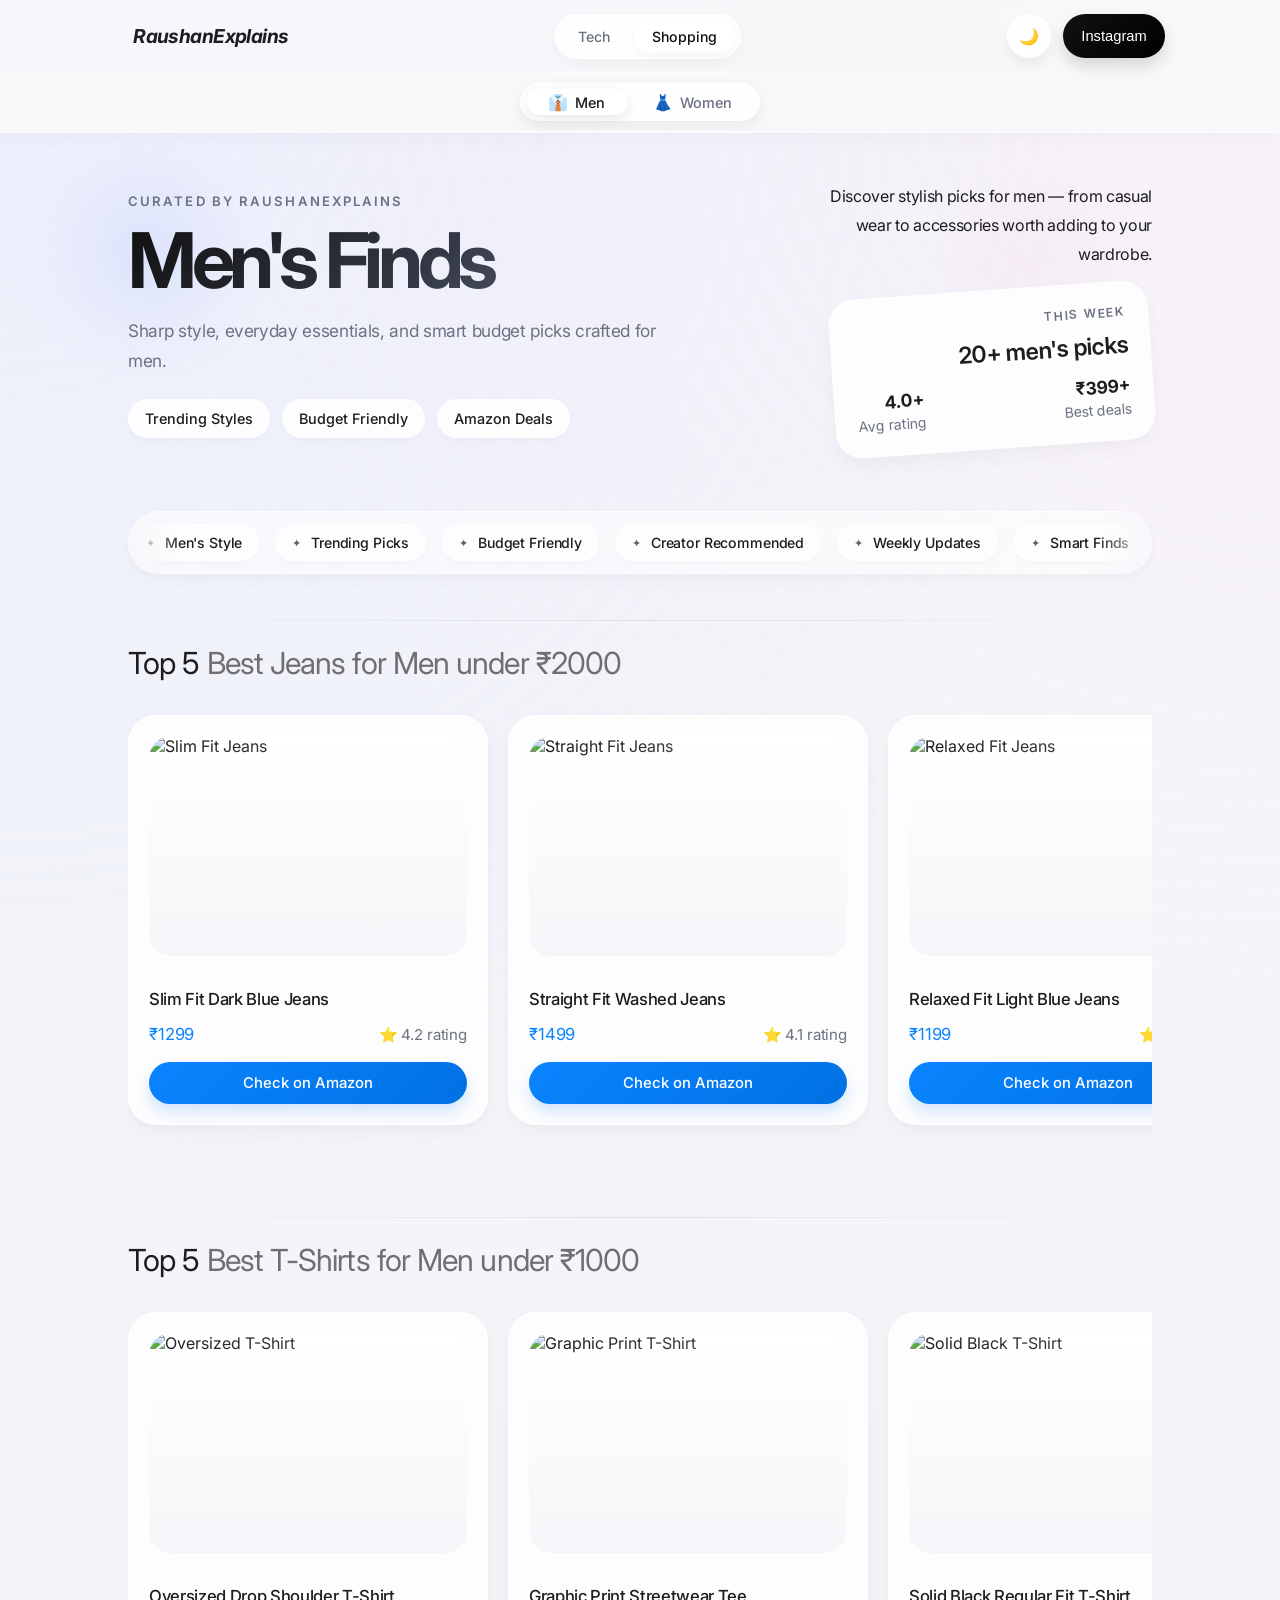
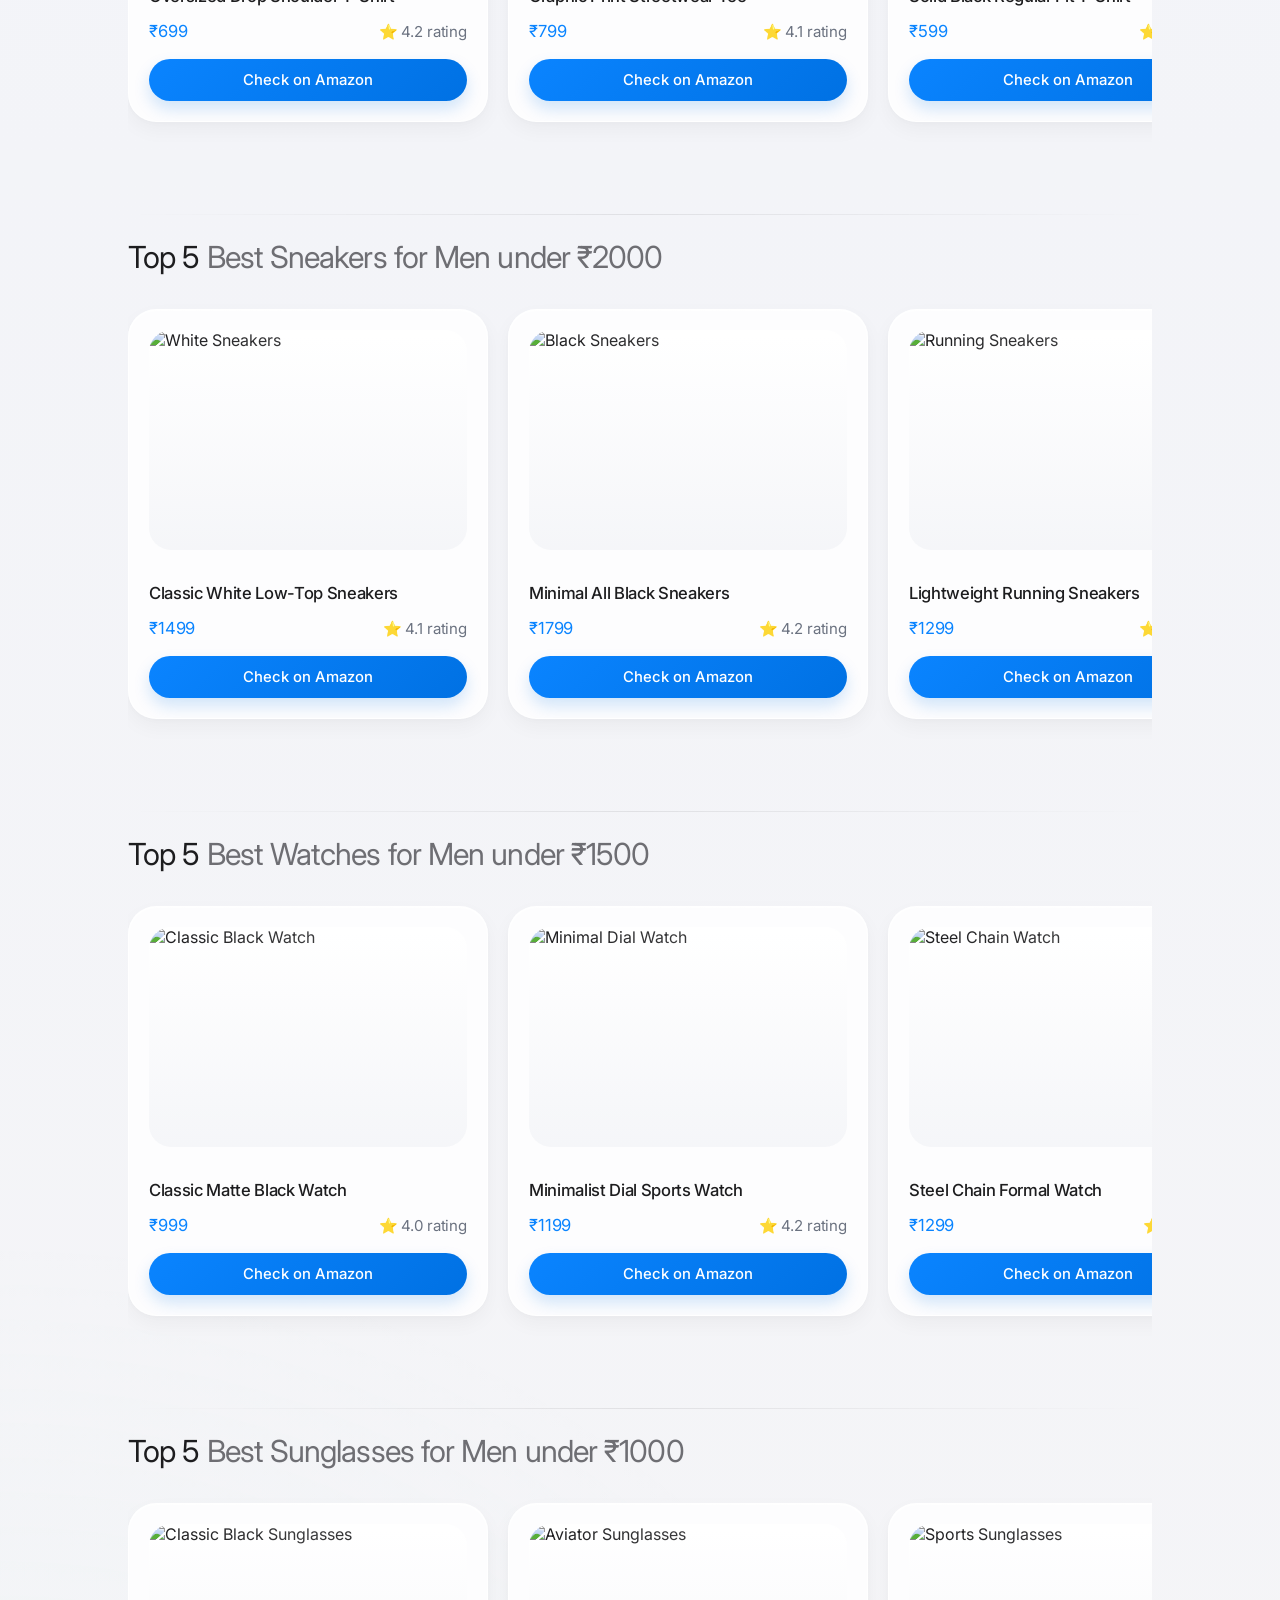
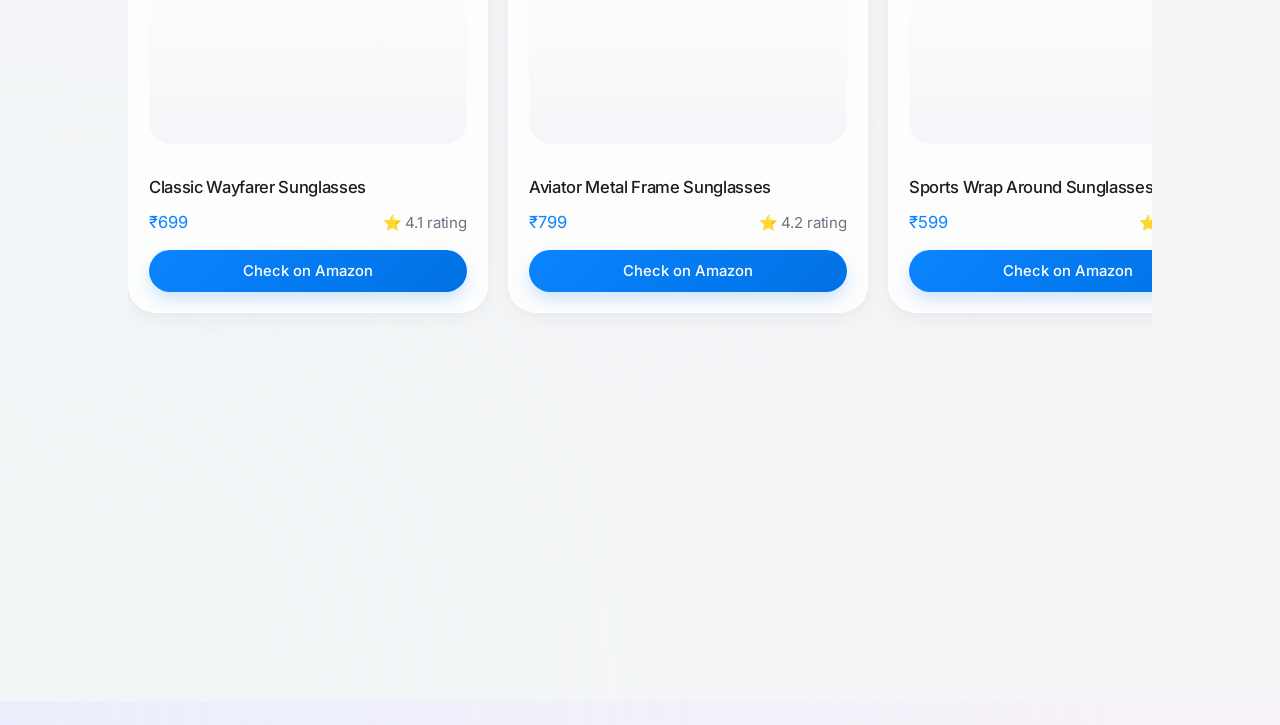
==== commit c5e947c0: "changes" ====
--- a/shopping.html
+++ b/shopping.html
@@ -5,11 +5,9 @@
     <meta charset="UTF-8" />
     <meta name="viewport" content="width=device-width, initial-scale=1.0" />
     <title>RaushanExplains | Fashion Finds</title>
-
     <link rel="preconnect" href="https://fonts.googleapis.com">
     <link rel="preconnect" href="https://fonts.gstatic.com" crossorigin>
     <link href="https://fonts.googleapis.com/css2?family=Inter:wght@100..900&display=swap" rel="stylesheet">
-
     <link rel="stylesheet" href="style.css" />
     <link rel="stylesheet" href="responsive.css" />
 </head>
@@ -44,35 +42,26 @@
 
     <header class="header">
         <div class="header-box">
-            <h1 id="logo">RaushanExplains</h1>
-
+            <a href="index.html" style="text-decoration:none;"><a href="index.html" style="text-decoration:none;"><h1 id="logo">RaushanExplains</h1></a></a>
             <div class="mode-switch-wrap">
                 <div class="mode-switch">
-                    <a href="index.html" class="mode-tab">Tech</a>
+                    <a href="tech.html" class="mode-tab">Tech</a>
                     <a href="shopping.html" class="mode-tab active">Shopping</a>
                 </div>
             </div>
-
             <div class="header-actions">
                 <button class="theme-toggle" id="themeToggle" aria-label="Toggle dark mode">
                     <span class="theme-icon">🌙</span>
                 </button>
-                <a href="https://www.instagram.com/raushanexplains/" target="_blank" rel="noopener noreferrer"
-                    class="insta-link">
+                <a href="https://www.instagram.com/raushanexplains/" target="_blank" rel="noopener noreferrer" class="insta-link">
                     <button class="contact-btn insta-btn"><span>Instagram</span></button>
                 </a>
             </div>
         </div>
-
-        <!-- Gender sub-nav — only on shopping page -->
         <div class="gender-nav-wrap">
             <div class="gender-nav" id="genderNav">
-                <button class="gender-tab active" data-gender="men">
-                    <span class="gender-icon">👔</span> Men
-                </button>
-                <button class="gender-tab" data-gender="women">
-                    <span class="gender-icon">👗</span> Women
-                </button>
+                <button class="gender-tab active" data-gender="men"><span class="gender-icon">👔</span> Men</button>
+                <button class="gender-tab" data-gender="women"><span class="gender-icon">👗</span> Women</button>
                 <div class="gender-slider" id="genderSlider"></div>
             </div>
         </div>
@@ -80,9 +69,7 @@
 
     <div class="blank shopping-blank"></div>
 
-    <!-- =========== MEN SECTION =========== -->
     <div id="menContent" class="gender-content active-content">
-
         <section class="hero reveal">
             <div class="hero-left">
                 <p class="hero-label">Curated by RaushanExplains</p>
@@ -95,8 +82,7 @@
                 </div>
             </div>
             <div class="hero-right">
-                <p class="hero-right-text">Discover stylish picks for men — from casual wear to accessories worth adding
-                    to your wardrobe.</p>
+                <p class="hero-right-text">Discover stylish picks for men — from casual wear to accessories worth adding to your wardrobe.</p>
                 <div class="hero-card">
                     <p class="hero-card-label">This Week</p>
                     <h3>20+ men's picks</h3>
@@ -107,7 +93,6 @@
                 </div>
             </div>
         </section>
-
         <div class="trust-marquee">
             <div class="trust-track">
                 <span>Men's Style</span><span>Trending Picks</span><span>Budget Friendly</span>
@@ -116,352 +101,59 @@
                 <span>Creator Recommended</span><span>Weekly Updates</span><span>Smart Finds</span>
             </div>
         </div>
-
-        <section class="top reveal">
-            <div class="top1">
-                <h1>Top 5 <span>Best Jeans for Men under ₹2000</span></h1>
-            </div>
-            <div class="box">
-                <div class="box1">
-                    <div class="img-area"><img src="images/men-jeans1.jpg" alt="Slim Fit Jeans" loading="lazy"
-                            decoding="async" /></div>
-                    <div class="product-info">
-                        <h3>Slim Fit Dark Blue Jeans</h3>
-                        <div class="para">
-                            <p class="price">₹1299</p>
-                            <p>⭐ 4.2 rating</p>
-                        </div><a class="check" href="#" target="_blank" rel="noopener noreferrer sponsored">Check on
-                            Amazon</a>
-                    </div>
-                </div>
-                <div class="box1">
-                    <div class="img-area"><img src="images/men-jeans2.jpg" alt="Straight Fit Jeans" loading="lazy"
-                            decoding="async" /></div>
-                    <div class="product-info">
-                        <h3>Straight Fit Washed Jeans</h3>
-                        <div class="para">
-                            <p class="price">₹1499</p>
-                            <p>⭐ 4.1 rating</p>
-                        </div><a class="check" href="#" target="_blank" rel="noopener noreferrer sponsored">Check on
-                            Amazon</a>
-                    </div>
-                </div>
-                <div class="box1">
-                    <div class="img-area"><img src="images/men-jeans3.jpg" alt="Relaxed Fit Jeans" loading="lazy"
-                            decoding="async" /></div>
-                    <div class="product-info">
-                        <h3>Relaxed Fit Light Blue Jeans</h3>
-                        <div class="para">
-                            <p class="price">₹1199</p>
-                            <p>⭐ 4.0 rating</p>
-                        </div><a class="check" href="#" target="_blank" rel="noopener noreferrer sponsored">Check on
-                            Amazon</a>
-                    </div>
-                </div>
-                <div class="box1">
-                    <div class="img-area"><img src="images/men-jeans4.jpg" alt="Skinny Fit Jeans" loading="lazy"
-                            decoding="async" /></div>
-                    <div class="product-info">
-                        <h3>Skinny Fit Black Stretch Jeans</h3>
-                        <div class="para">
-                            <p class="price">₹999</p>
-                            <p>⭐ 3.9 rating</p>
-                        </div><a class="check" href="#" target="_blank" rel="noopener noreferrer sponsored">Check on
-                            Amazon</a>
-                    </div>
-                </div>
-                <div class="box1">
-                    <div class="img-area"><img src="images/men-jeans5.jpg" alt="Cargo Denim Jeans" loading="lazy"
-                            decoding="async" /></div>
-                    <div class="product-info">
-                        <h3>Cargo Denim Utility Jeans</h3>
-                        <div class="para">
-                            <p class="price">₹1799</p>
-                            <p>⭐ 4.3 rating</p>
-                        </div><a class="check" href="#" target="_blank" rel="noopener noreferrer sponsored">Check on
-                            Amazon</a>
-                    </div>
-                </div>
-            </div>
-        </section>
-
-        <section class="top reveal">
-            <div class="top1">
-                <h1>Top 5 <span>Best T-Shirts for Men under ₹1000</span></h1>
-            </div>
-            <div class="box">
-                <div class="box1">
-                    <div class="img-area"><img src="images/men-tshirt1.jpg" alt="Oversized T-Shirt" loading="lazy"
-                            decoding="async" /></div>
-                    <div class="product-info">
-                        <h3>Oversized Drop Shoulder T-Shirt</h3>
-                        <div class="para">
-                            <p class="price">₹699</p>
-                            <p>⭐ 4.2 rating</p>
-                        </div><a class="check" href="#" target="_blank" rel="noopener noreferrer sponsored">Check on
-                            Amazon</a>
-                    </div>
-                </div>
-                <div class="box1">
-                    <div class="img-area"><img src="images/men-tshirt2.jpg" alt="Graphic Print T-Shirt" loading="lazy"
-                            decoding="async" /></div>
-                    <div class="product-info">
-                        <h3>Graphic Print Streetwear Tee</h3>
-                        <div class="para">
-                            <p class="price">₹799</p>
-                            <p>⭐ 4.1 rating</p>
-                        </div><a class="check" href="#" target="_blank" rel="noopener noreferrer sponsored">Check on
-                            Amazon</a>
-                    </div>
-                </div>
-                <div class="box1">
-                    <div class="img-area"><img src="images/men-tshirt3.jpg" alt="Solid Black T-Shirt" loading="lazy"
-                            decoding="async" /></div>
-                    <div class="product-info">
-                        <h3>Solid Black Regular Fit T-Shirt</h3>
-                        <div class="para">
-                            <p class="price">₹599</p>
-                            <p>⭐ 4.0 rating</p>
-                        </div><a class="check" href="#" target="_blank" rel="noopener noreferrer sponsored">Check on
-                            Amazon</a>
-                    </div>
-                </div>
-                <div class="box1">
-                    <div class="img-area"><img src="images/men-tshirt4.jpg" alt="Polo Neck T-Shirt" loading="lazy"
-                            decoding="async" /></div>
-                    <div class="product-info">
-                        <h3>Classic Polo Neck T-Shirt</h3>
-                        <div class="para">
-                            <p class="price">₹749</p>
-                            <p>⭐ 4.1 rating</p>
-                        </div><a class="check" href="#" target="_blank" rel="noopener noreferrer sponsored">Check on
-                            Amazon</a>
-                    </div>
-                </div>
-                <div class="box1">
-                    <div class="img-area"><img src="images/men-tshirt5.jpg" alt="Printed Round Neck Tee" loading="lazy"
-                            decoding="async" /></div>
-                    <div class="product-info">
-                        <h3>Printed Round Neck Cotton Tee</h3>
-                        <div class="para">
-                            <p class="price">₹649</p>
-                            <p>⭐ 3.9 rating</p>
-                        </div><a class="check" href="#" target="_blank" rel="noopener noreferrer sponsored">Check on
-                            Amazon</a>
-                    </div>
-                </div>
-            </div>
-        </section>
-
-        <section class="top reveal">
-            <div class="top1">
-                <h1>Top 5 <span>Best Sneakers for Men under ₹2000</span></h1>
-            </div>
-            <div class="box">
-                <div class="box1">
-                    <div class="img-area"><img src="images/men-sneaker1.jpg" alt="White Sneakers" loading="lazy"
-                            decoding="async" /></div>
-                    <div class="product-info">
-                        <h3>Classic White Low-Top Sneakers</h3>
-                        <div class="para">
-                            <p class="price">₹1499</p>
-                            <p>⭐ 4.1 rating</p>
-                        </div><a class="check" href="#" target="_blank" rel="noopener noreferrer sponsored">Check on
-                            Amazon</a>
-                    </div>
-                </div>
-                <div class="box1">
-                    <div class="img-area"><img src="images/men-sneaker2.jpg" alt="Black Sneakers" loading="lazy"
-                            decoding="async" /></div>
-                    <div class="product-info">
-                        <h3>Minimal All Black Sneakers</h3>
-                        <div class="para">
-                            <p class="price">₹1799</p>
-                            <p>⭐ 4.2 rating</p>
-                        </div><a class="check" href="#" target="_blank" rel="noopener noreferrer sponsored">Check on
-                            Amazon</a>
-                    </div>
-                </div>
-                <div class="box1">
-                    <div class="img-area"><img src="images/men-sneaker3.jpg" alt="Running Sneakers" loading="lazy"
-                            decoding="async" /></div>
-                    <div class="product-info">
-                        <h3>Lightweight Running Sneakers</h3>
-                        <div class="para">
-                            <p class="price">₹1299</p>
-                            <p>⭐ 4.0 rating</p>
-                        </div><a class="check" href="#" target="_blank" rel="noopener noreferrer sponsored">Check on
-                            Amazon</a>
-                    </div>
-                </div>
-                <div class="box1">
-                    <div class="img-area"><img src="images/men-sneaker4.jpg" alt="High Top Sneakers" loading="lazy"
-                            decoding="async" /></div>
-                    <div class="product-info">
-                        <h3>Streetwear High Top Canvas</h3>
-                        <div class="para">
-                            <p class="price">₹1599</p>
-                            <p>⭐ 3.9 rating</p>
-                        </div><a class="check" href="#" target="_blank" rel="noopener noreferrer sponsored">Check on
-                            Amazon</a>
-                    </div>
-                </div>
-                <div class="box1">
-                    <div class="img-area"><img src="images/men-sneaker5.jpg" alt="Chunky Sneakers" loading="lazy"
-                            decoding="async" /></div>
-                    <div class="product-info">
-                        <h3>Chunky Sole Platform Sneakers</h3>
-                        <div class="para">
-                            <p class="price">₹1899</p>
-                            <p>⭐ 4.3 rating</p>
-                        </div><a class="check" href="#" target="_blank" rel="noopener noreferrer sponsored">Check on
-                            Amazon</a>
-                    </div>
-                </div>
-            </div>
-        </section>
-
-        <section class="top reveal">
-            <div class="top1">
-                <h1>Top 5 <span>Best Watches for Men under ₹1500</span></h1>
-            </div>
-            <div class="box">
-                <div class="box1">
-                    <div class="img-area"><img src="images/men-watch1.jpg" alt="Classic Black Watch" loading="lazy"
-                            decoding="async" /></div>
-                    <div class="product-info">
-                        <h3>Classic Matte Black Watch</h3>
-                        <div class="para">
-                            <p class="price">₹999</p>
-                            <p>⭐ 4.0 rating</p>
-                        </div><a class="check" href="#" target="_blank" rel="noopener noreferrer sponsored">Check on
-                            Amazon</a>
-                    </div>
-                </div>
-                <div class="box1">
-                    <div class="img-area"><img src="images/men-watch2.jpg" alt="Minimal Dial Watch" loading="lazy"
-                            decoding="async" /></div>
-                    <div class="product-info">
-                        <h3>Minimalist Dial Sports Watch</h3>
-                        <div class="para">
-                            <p class="price">₹1199</p>
-                            <p>⭐ 4.2 rating</p>
-                        </div><a class="check" href="#" target="_blank" rel="noopener noreferrer sponsored">Check on
-                            Amazon</a>
-                    </div>
-                </div>
-                <div class="box1">
-                    <div class="img-area"><img src="images/men-watch3.jpg" alt="Steel Chain Watch" loading="lazy"
-                            decoding="async" /></div>
-                    <div class="product-info">
-                        <h3>Steel Chain Formal Watch</h3>
-                        <div class="para">
-                            <p class="price">₹1299</p>
-                            <p>⭐ 4.1 rating</p>
-                        </div><a class="check" href="#" target="_blank" rel="noopener noreferrer sponsored">Check on
-                            Amazon</a>
-                    </div>
-                </div>
-                <div class="box1">
-                    <div class="img-area"><img src="images/men-watch4.jpg" alt="Brown Leather Strap" loading="lazy"
-                            decoding="async" /></div>
-                    <div class="product-info">
-                        <h3>Brown Leather Strap Casual Watch</h3>
-                        <div class="para">
-                            <p class="price">₹899</p>
-                            <p>⭐ 3.9 rating</p>
-                        </div><a class="check" href="#" target="_blank" rel="noopener noreferrer sponsored">Check on
-                            Amazon</a>
-                    </div>
-                </div>
-                <div class="box1">
-                    <div class="img-area"><img src="images/men-watch5.jpg" alt="Modern Casual Watch" loading="lazy"
-                            decoding="async" /></div>
-                    <div class="product-info">
-                        <h3>Modern Casual Day-Date Watch</h3>
-                        <div class="para">
-                            <p class="price">₹1099</p>
-                            <p>⭐ 4.0 rating</p>
-                        </div><a class="check" href="#" target="_blank" rel="noopener noreferrer sponsored">Check on
-                            Amazon</a>
-                    </div>
-                </div>
-            </div>
-        </section>
-
-        <section class="top reveal">
-            <div class="top1">
-                <h1>Top 5 <span>Best Sunglasses for Men under ₹1000</span></h1>
-            </div>
-            <div class="box">
-                <div class="box1">
-                    <div class="img-area"><img src="images/men-glass1.jpg" alt="Classic Black Sunglasses" loading="lazy"
-                            decoding="async" /></div>
-                    <div class="product-info">
-                        <h3>Classic Wayfarer Sunglasses</h3>
-                        <div class="para">
-                            <p class="price">₹699</p>
-                            <p>⭐ 4.1 rating</p>
-                        </div><a class="check" href="#" target="_blank" rel="noopener noreferrer sponsored">Check on
-                            Amazon</a>
-                    </div>
-                </div>
-                <div class="box1">
-                    <div class="img-area"><img src="images/men-glass2.jpg" alt="Aviator Sunglasses" loading="lazy"
-                            decoding="async" /></div>
-                    <div class="product-info">
-                        <h3>Aviator Metal Frame Sunglasses</h3>
-                        <div class="para">
-                            <p class="price">₹799</p>
-                            <p>⭐ 4.2 rating</p>
-                        </div><a class="check" href="#" target="_blank" rel="noopener noreferrer sponsored">Check on
-                            Amazon</a>
-                    </div>
-                </div>
-                <div class="box1">
-                    <div class="img-area"><img src="images/men-glass3.jpg" alt="Sports Sunglasses" loading="lazy"
-                            decoding="async" /></div>
-                    <div class="product-info">
-                        <h3>Sports Wrap Around Sunglasses</h3>
-                        <div class="para">
-                            <p class="price">₹599</p>
-                            <p>⭐ 4.0 rating</p>
-                        </div><a class="check" href="#" target="_blank" rel="noopener noreferrer sponsored">Check on
-                            Amazon</a>
-                    </div>
-                </div>
-                <div class="box1">
-                    <div class="img-area"><img src="images/men-glass4.jpg" alt="Square Frame Sunglasses" loading="lazy"
-                            decoding="async" /></div>
-                    <div class="product-info">
-                        <h3>Bold Square Frame Sunglasses</h3>
-                        <div class="para">
-                            <p class="price">₹749</p>
-                            <p>⭐ 3.9 rating</p>
-                        </div><a class="check" href="#" target="_blank" rel="noopener noreferrer sponsored">Check on
-                            Amazon</a>
-                    </div>
-                </div>
-                <div class="box1">
-                    <div class="img-area"><img src="images/men-glass5.jpg" alt="Round Frame Sunglasses" loading="lazy"
-                            decoding="async" /></div>
-                    <div class="product-info">
-                        <h3>Retro Round Gold Frame Sunglasses</h3>
-                        <div class="para">
-                            <p class="price">₹849</p>
-                            <p>⭐ 4.0 rating</p>
-                        </div><a class="check" href="#" target="_blank" rel="noopener noreferrer sponsored">Check on
-                            Amazon</a>
-                    </div>
-                </div>
-            </div>
-        </section>
-
-    </div><!-- end #menContent -->
-
-    <!-- =========== WOMEN SECTION =========== -->
+        <section class="top reveal">
+            <div class="top1"><h1>Top 5 <span>Best Jeans for Men under ₹2000</span></h1></div>
+            <div class="box">
+                <div class="box1"><div class="img-area"><img src="images/men-jeans1.jpg" alt="Slim Fit Jeans" loading="lazy" decoding="async" /></div><div class="product-info"><h3>Slim Fit Dark Blue Jeans</h3><div class="para"><p class="price">₹1299</p><p>⭐ 4.2 rating</p></div><a class="check" href="#" target="_blank" rel="noopener noreferrer sponsored">Check on Amazon</a></div></div>
+                <div class="box1"><div class="img-area"><img src="images/men-jeans2.jpg" alt="Straight Fit Jeans" loading="lazy" decoding="async" /></div><div class="product-info"><h3>Straight Fit Washed Jeans</h3><div class="para"><p class="price">₹1499</p><p>⭐ 4.1 rating</p></div><a class="check" href="#" target="_blank" rel="noopener noreferrer sponsored">Check on Amazon</a></div></div>
+                <div class="box1"><div class="img-area"><img src="images/men-jeans3.jpg" alt="Relaxed Fit Jeans" loading="lazy" decoding="async" /></div><div class="product-info"><h3>Relaxed Fit Light Blue Jeans</h3><div class="para"><p class="price">₹1199</p><p>⭐ 4.0 rating</p></div><a class="check" href="#" target="_blank" rel="noopener noreferrer sponsored">Check on Amazon</a></div></div>
+                <div class="box1"><div class="img-area"><img src="images/men-jeans4.jpg" alt="Skinny Fit Jeans" loading="lazy" decoding="async" /></div><div class="product-info"><h3>Skinny Fit Black Stretch Jeans</h3><div class="para"><p class="price">₹999</p><p>⭐ 3.9 rating</p></div><a class="check" href="#" target="_blank" rel="noopener noreferrer sponsored">Check on Amazon</a></div></div>
+                <div class="box1"><div class="img-area"><img src="images/men-jeans5.jpg" alt="Cargo Denim Jeans" loading="lazy" decoding="async" /></div><div class="product-info"><h3>Cargo Denim Utility Jeans</h3><div class="para"><p class="price">₹1799</p><p>⭐ 4.3 rating</p></div><a class="check" href="#" target="_blank" rel="noopener noreferrer sponsored">Check on Amazon</a></div></div>
+            </div>
+        </section>
+        <section class="top reveal">
+            <div class="top1"><h1>Top 5 <span>Best T-Shirts for Men under ₹1000</span></h1></div>
+            <div class="box">
+                <div class="box1"><div class="img-area"><img src="images/men-tshirt1.jpg" alt="Oversized T-Shirt" loading="lazy" decoding="async" /></div><div class="product-info"><h3>Oversized Drop Shoulder T-Shirt</h3><div class="para"><p class="price">₹699</p><p>⭐ 4.2 rating</p></div><a class="check" href="#" target="_blank" rel="noopener noreferrer sponsored">Check on Amazon</a></div></div>
+                <div class="box1"><div class="img-area"><img src="images/men-tshirt2.jpg" alt="Graphic Print T-Shirt" loading="lazy" decoding="async" /></div><div class="product-info"><h3>Graphic Print Streetwear Tee</h3><div class="para"><p class="price">₹799</p><p>⭐ 4.1 rating</p></div><a class="check" href="#" target="_blank" rel="noopener noreferrer sponsored">Check on Amazon</a></div></div>
+                <div class="box1"><div class="img-area"><img src="images/men-tshirt3.jpg" alt="Solid Black T-Shirt" loading="lazy" decoding="async" /></div><div class="product-info"><h3>Solid Black Regular Fit T-Shirt</h3><div class="para"><p class="price">₹599</p><p>⭐ 4.0 rating</p></div><a class="check" href="#" target="_blank" rel="noopener noreferrer sponsored">Check on Amazon</a></div></div>
+                <div class="box1"><div class="img-area"><img src="images/men-tshirt4.jpg" alt="Polo Neck T-Shirt" loading="lazy" decoding="async" /></div><div class="product-info"><h3>Classic Polo Neck T-Shirt</h3><div class="para"><p class="price">₹749</p><p>⭐ 4.1 rating</p></div><a class="check" href="#" target="_blank" rel="noopener noreferrer sponsored">Check on Amazon</a></div></div>
+                <div class="box1"><div class="img-area"><img src="images/men-tshirt5.jpg" alt="Printed Round Neck Tee" loading="lazy" decoding="async" /></div><div class="product-info"><h3>Printed Round Neck Cotton Tee</h3><div class="para"><p class="price">₹649</p><p>⭐ 3.9 rating</p></div><a class="check" href="#" target="_blank" rel="noopener noreferrer sponsored">Check on Amazon</a></div></div>
+            </div>
+        </section>
+        <section class="top reveal">
+            <div class="top1"><h1>Top 5 <span>Best Sneakers for Men under ₹2000</span></h1></div>
+            <div class="box">
+                <div class="box1"><div class="img-area"><img src="images/men-sneaker1.jpg" alt="White Sneakers" loading="lazy" decoding="async" /></div><div class="product-info"><h3>Classic White Low-Top Sneakers</h3><div class="para"><p class="price">₹1499</p><p>⭐ 4.1 rating</p></div><a class="check" href="#" target="_blank" rel="noopener noreferrer sponsored">Check on Amazon</a></div></div>
+                <div class="box1"><div class="img-area"><img src="images/men-sneaker2.jpg" alt="Black Sneakers" loading="lazy" decoding="async" /></div><div class="product-info"><h3>Minimal All Black Sneakers</h3><div class="para"><p class="price">₹1799</p><p>⭐ 4.2 rating</p></div><a class="check" href="#" target="_blank" rel="noopener noreferrer sponsored">Check on Amazon</a></div></div>
+                <div class="box1"><div class="img-area"><img src="images/men-sneaker3.jpg" alt="Running Sneakers" loading="lazy" decoding="async" /></div><div class="product-info"><h3>Lightweight Running Sneakers</h3><div class="para"><p class="price">₹1299</p><p>⭐ 4.0 rating</p></div><a class="check" href="#" target="_blank" rel="noopener noreferrer sponsored">Check on Amazon</a></div></div>
+                <div class="box1"><div class="img-area"><img src="images/men-sneaker4.jpg" alt="High Top Sneakers" loading="lazy" decoding="async" /></div><div class="product-info"><h3>Streetwear High Top Canvas</h3><div class="para"><p class="price">₹1599</p><p>⭐ 3.9 rating</p></div><a class="check" href="#" target="_blank" rel="noopener noreferrer sponsored">Check on Amazon</a></div></div>
+                <div class="box1"><div class="img-area"><img src="images/men-sneaker5.jpg" alt="Chunky Sneakers" loading="lazy" decoding="async" /></div><div class="product-info"><h3>Chunky Sole Platform Sneakers</h3><div class="para"><p class="price">₹1899</p><p>⭐ 4.3 rating</p></div><a class="check" href="#" target="_blank" rel="noopener noreferrer sponsored">Check on Amazon</a></div></div>
+            </div>
+        </section>
+        <section class="top reveal">
+            <div class="top1"><h1>Top 5 <span>Best Watches for Men under ₹1500</span></h1></div>
+            <div class="box">
+                <div class="box1"><div class="img-area"><img src="images/men-watch1.jpg" alt="Classic Black Watch" loading="lazy" decoding="async" /></div><div class="product-info"><h3>Classic Matte Black Watch</h3><div class="para"><p class="price">₹999</p><p>⭐ 4.0 rating</p></div><a class="check" href="#" target="_blank" rel="noopener noreferrer sponsored">Check on Amazon</a></div></div>
+                <div class="box1"><div class="img-area"><img src="images/men-watch2.jpg" alt="Minimal Dial Watch" loading="lazy" decoding="async" /></div><div class="product-info"><h3>Minimalist Dial Sports Watch</h3><div class="para"><p class="price">₹1199</p><p>⭐ 4.2 rating</p></div><a class="check" href="#" target="_blank" rel="noopener noreferrer sponsored">Check on Amazon</a></div></div>
+                <div class="box1"><div class="img-area"><img src="images/men-watch3.jpg" alt="Steel Chain Watch" loading="lazy" decoding="async" /></div><div class="product-info"><h3>Steel Chain Formal Watch</h3><div class="para"><p class="price">₹1299</p><p>⭐ 4.1 rating</p></div><a class="check" href="#" target="_blank" rel="noopener noreferrer sponsored">Check on Amazon</a></div></div>
+                <div class="box1"><div class="img-area"><img src="images/men-watch4.jpg" alt="Brown Leather Strap" loading="lazy" decoding="async" /></div><div class="product-info"><h3>Brown Leather Strap Casual Watch</h3><div class="para"><p class="price">₹899</p><p>⭐ 3.9 rating</p></div><a class="check" href="#" target="_blank" rel="noopener noreferrer sponsored">Check on Amazon</a></div></div>
+                <div class="box1"><div class="img-area"><img src="images/men-watch5.jpg" alt="Modern Casual Watch" loading="lazy" decoding="async" /></div><div class="product-info"><h3>Modern Casual Day-Date Watch</h3><div class="para"><p class="price">₹1099</p><p>⭐ 4.0 rating</p></div><a class="check" href="#" target="_blank" rel="noopener noreferrer sponsored">Check on Amazon</a></div></div>
+            </div>
+        </section>
+        <section class="top reveal">
+            <div class="top1"><h1>Top 5 <span>Best Sunglasses for Men under ₹1000</span></h1></div>
+            <div class="box">
+                <div class="box1"><div class="img-area"><img src="images/men-glass1.jpg" alt="Classic Black Sunglasses" loading="lazy" decoding="async" /></div><div class="product-info"><h3>Classic Wayfarer Sunglasses</h3><div class="para"><p class="price">₹699</p><p>⭐ 4.1 rating</p></div><a class="check" href="#" target="_blank" rel="noopener noreferrer sponsored">Check on Amazon</a></div></div>
+                <div class="box1"><div class="img-area"><img src="images/men-glass2.jpg" alt="Aviator Sunglasses" loading="lazy" decoding="async" /></div><div class="product-info"><h3>Aviator Metal Frame Sunglasses</h3><div class="para"><p class="price">₹799</p><p>⭐ 4.2 rating</p></div><a class="check" href="#" target="_blank" rel="noopener noreferrer sponsored">Check on Amazon</a></div></div>
+                <div class="box1"><div class="img-area"><img src="images/men-glass3.jpg" alt="Sports Sunglasses" loading="lazy" decoding="async" /></div><div class="product-info"><h3>Sports Wrap Around Sunglasses</h3><div class="para"><p class="price">₹599</p><p>⭐ 4.0 rating</p></div><a class="check" href="#" target="_blank" rel="noopener noreferrer sponsored">Check on Amazon</a></div></div>
+                <div class="box1"><div class="img-area"><img src="images/men-glass4.jpg" alt="Square Frame Sunglasses" loading="lazy" decoding="async" /></div><div class="product-info"><h3>Bold Square Frame Sunglasses</h3><div class="para"><p class="price">₹749</p><p>⭐ 3.9 rating</p></div><a class="check" href="#" target="_blank" rel="noopener noreferrer sponsored">Check on Amazon</a></div></div>
+                <div class="box1"><div class="img-area"><img src="images/men-glass5.jpg" alt="Round Frame Sunglasses" loading="lazy" decoding="async" /></div><div class="product-info"><h3>Retro Round Gold Frame Sunglasses</h3><div class="para"><p class="price">₹849</p><p>⭐ 4.0 rating</p></div><a class="check" href="#" target="_blank" rel="noopener noreferrer sponsored">Check on Amazon</a></div></div>
+            </div>
+        </section>
+    </div>
+
     <div id="womenContent" class="gender-content">
-
         <section class="hero reveal">
             <div class="hero-left">
                 <p class="hero-label">Curated by RaushanExplains</p>
@@ -474,8 +166,7 @@
                 </div>
             </div>
             <div class="hero-right">
-                <p class="hero-right-text">From ethnic to western — explore fashion finds that are stylish, practical,
-                    and budget-smart.</p>
+                <p class="hero-right-text">From ethnic to western — explore fashion finds that are stylish, practical, and budget-smart.</p>
                 <div class="hero-card">
                     <p class="hero-card-label">This Week</p>
                     <h3>20+ women's picks</h3>
@@ -486,7 +177,6 @@
                 </div>
             </div>
         </section>
-
         <div class="trust-marquee">
             <div class="trust-track">
                 <span>Women's Style</span><span>Ethnic Picks</span><span>Budget Friendly</span>
@@ -495,348 +185,57 @@
                 <span>Creator Recommended</span><span>Trending Now</span><span>Weekly Updates</span>
             </div>
         </div>
-
-        <section class="top reveal">
-            <div class="top1">
-                <h1>Top 5 <span>Best Jeans for Women under ₹2000</span></h1>
-            </div>
-            <div class="box">
-                <div class="box1">
-                    <div class="img-area"><img src="images/women-jeans1.jpg" alt="High Waist Jeans" loading="lazy"
-                            decoding="async" /></div>
-                    <div class="product-info">
-                        <h3>High Waist Skinny Stretch Jeans</h3>
-                        <div class="para">
-                            <p class="price">₹1299</p>
-                            <p>⭐ 4.3 rating</p>
-                        </div><a class="check" href="#" target="_blank" rel="noopener noreferrer sponsored">Check on
-                            Amazon</a>
-                    </div>
-                </div>
-                <div class="box1">
-                    <div class="img-area"><img src="images/women-jeans2.jpg" alt="Wide Leg Jeans" loading="lazy"
-                            decoding="async" /></div>
-                    <div class="product-info">
-                        <h3>Wide Leg Relaxed Fit Jeans</h3>
-                        <div class="para">
-                            <p class="price">₹1499</p>
-                            <p>⭐ 4.2 rating</p>
-                        </div><a class="check" href="#" target="_blank" rel="noopener noreferrer sponsored">Check on
-                            Amazon</a>
-                    </div>
-                </div>
-                <div class="box1">
-                    <div class="img-area"><img src="images/women-jeans3.jpg" alt="Mom Jeans" loading="lazy"
-                            decoding="async" /></div>
-                    <div class="product-info">
-                        <h3>Vintage Mom Jeans</h3>
-                        <div class="para">
-                            <p class="price">₹1199</p>
-                            <p>⭐ 4.1 rating</p>
-                        </div><a class="check" href="#" target="_blank" rel="noopener noreferrer sponsored">Check on
-                            Amazon</a>
-                    </div>
-                </div>
-                <div class="box1">
-                    <div class="img-area"><img src="images/women-jeans4.jpg" alt="Flare Jeans" loading="lazy"
-                            decoding="async" /></div>
-                    <div class="product-info">
-                        <h3>Flare Bottom Bell Jeans</h3>
-                        <div class="para">
-                            <p class="price">₹999</p>
-                            <p>⭐ 4.0 rating</p>
-                        </div><a class="check" href="#" target="_blank" rel="noopener noreferrer sponsored">Check on
-                            Amazon</a>
-                    </div>
-                </div>
-                <div class="box1">
-                    <div class="img-area"><img src="images/women-jeans5.jpg" alt="Ripped Jeans" loading="lazy"
-                            decoding="async" /></div>
-                    <div class="product-info">
-                        <h3>Ripped Distressed Slim Jeans</h3>
-                        <div class="para">
-                            <p class="price">₹1799</p>
-                            <p>⭐ 4.2 rating</p>
-                        </div><a class="check" href="#" target="_blank" rel="noopener noreferrer sponsored">Check on
-                            Amazon</a>
-                    </div>
-                </div>
-            </div>
-        </section>
-
-        <section class="top reveal">
-            <div class="top1">
-                <h1>Top 5 <span>Best Kurtis for Women under ₹1000</span></h1>
-            </div>
-            <div class="box">
-                <div class="box1">
-                    <div class="img-area"><img src="images/women-kurti1.jpg" alt="Floral Print Kurti" loading="lazy"
-                            decoding="async" /></div>
-                    <div class="product-info">
-                        <h3>Floral Printed A-Line Kurti</h3>
-                        <div class="para">
-                            <p class="price">₹699</p>
-                            <p>⭐ 4.3 rating</p>
-                        </div><a class="check" href="#" target="_blank" rel="noopener noreferrer sponsored">Check on
-                            Amazon</a>
-                    </div>
-                </div>
-                <div class="box1">
-                    <div class="img-area"><img src="images/women-kurti2.jpg" alt="Solid Color Kurti" loading="lazy"
-                            decoding="async" /></div>
-                    <div class="product-info">
-                        <h3>Solid Cotton Straight Kurti</h3>
-                        <div class="para">
-                            <p class="price">₹549</p>
-                            <p>⭐ 4.1 rating</p>
-                        </div><a class="check" href="#" target="_blank" rel="noopener noreferrer sponsored">Check on
-                            Amazon</a>
-                    </div>
-                </div>
-                <div class="box1">
-                    <div class="img-area"><img src="images/women-kurti3.jpg" alt="Block Print Kurti" loading="lazy"
-                            decoding="async" /></div>
-                    <div class="product-info">
-                        <h3>Block Print Bohemian Kurti</h3>
-                        <div class="para">
-                            <p class="price">₹799</p>
-                            <p>⭐ 4.2 rating</p>
-                        </div><a class="check" href="#" target="_blank" rel="noopener noreferrer sponsored">Check on
-                            Amazon</a>
-                    </div>
-                </div>
-                <div class="box1">
-                    <div class="img-area"><img src="images/women-kurti4.jpg" alt="Embroidered Kurti" loading="lazy"
-                            decoding="async" /></div>
-                    <div class="product-info">
-                        <h3>Embroidered Neck Anarkali Kurti</h3>
-                        <div class="para">
-                            <p class="price">₹899</p>
-                            <p>⭐ 4.0 rating</p>
-                        </div><a class="check" href="#" target="_blank" rel="noopener noreferrer sponsored">Check on
-                            Amazon</a>
-                    </div>
-                </div>
-                <div class="box1">
-                    <div class="img-area"><img src="images/women-kurti5.jpg" alt="Short Kurti" loading="lazy"
-                            decoding="async" /></div>
-                    <div class="product-info">
-                        <h3>Short Rayon Casual Kurti</h3>
-                        <div class="para">
-                            <p class="price">₹499</p>
-                            <p>⭐ 4.1 rating</p>
-                        </div><a class="check" href="#" target="_blank" rel="noopener noreferrer sponsored">Check on
-                            Amazon</a>
-                    </div>
-                </div>
-            </div>
-        </section>
-
-        <section class="top reveal">
-            <div class="top1">
-                <h1>Top 5 <span>Best Tops for Women under ₹1000</span></h1>
-            </div>
-            <div class="box">
-                <div class="box1">
-                    <div class="img-area"><img src="images/women-top1.jpg" alt="Crop Top" loading="lazy"
-                            decoding="async" /></div>
-                    <div class="product-info">
-                        <h3>Ruched Crop Top</h3>
-                        <div class="para">
-                            <p class="price">₹599</p>
-                            <p>⭐ 4.2 rating</p>
-                        </div><a class="check" href="#" target="_blank" rel="noopener noreferrer sponsored">Check on
-                            Amazon</a>
-                    </div>
-                </div>
-                <div class="box1">
-                    <div class="img-area"><img src="images/women-top2.jpg" alt="Off Shoulder Top" loading="lazy"
-                            decoding="async" /></div>
-                    <div class="product-info">
-                        <h3>Off-Shoulder Puff Sleeve Top</h3>
-                        <div class="para">
-                            <p class="price">₹749</p>
-                            <p>⭐ 4.1 rating</p>
-                        </div><a class="check" href="#" target="_blank" rel="noopener noreferrer sponsored">Check on
-                            Amazon</a>
-                    </div>
-                </div>
-                <div class="box1">
-                    <div class="img-area"><img src="images/women-top3.jpg" alt="Oversized Top" loading="lazy"
-                            decoding="async" /></div>
-                    <div class="product-info">
-                        <h3>Oversized Graphic Tee Top</h3>
-                        <div class="para">
-                            <p class="price">₹699</p>
-                            <p>⭐ 4.0 rating</p>
-                        </div><a class="check" href="#" target="_blank" rel="noopener noreferrer sponsored">Check on
-                            Amazon</a>
-                    </div>
-                </div>
-                <div class="box1">
-                    <div class="img-area"><img src="images/women-top4.jpg" alt="Tie Dye Top" loading="lazy"
-                            decoding="async" /></div>
-                    <div class="product-info">
-                        <h3>Tie-Dye Breezy Casual Top</h3>
-                        <div class="para">
-                            <p class="price">₹549</p>
-                            <p>⭐ 3.9 rating</p>
-                        </div><a class="check" href="#" target="_blank" rel="noopener noreferrer sponsored">Check on
-                            Amazon</a>
-                    </div>
-                </div>
-                <div class="box1">
-                    <div class="img-area"><img src="images/women-top5.jpg" alt="Shirt Style Top" loading="lazy"
-                            decoding="async" /></div>
-                    <div class="product-info">
-                        <h3>Solid Shirt-Style Collar Top</h3>
-                        <div class="para">
-                            <p class="price">₹849</p>
-                            <p>⭐ 4.2 rating</p>
-                        </div><a class="check" href="#" target="_blank" rel="noopener noreferrer sponsored">Check on
-                            Amazon</a>
-                    </div>
-                </div>
-            </div>
-        </section>
-
-        <section class="top reveal">
-            <div class="top1">
-                <h1>Top 5 <span>Best Handbags for Women under ₹2000</span></h1>
-            </div>
-            <div class="box">
-                <div class="box1">
-                    <div class="img-area"><img src="images/women-bag1.jpg" alt="Tote Bag" loading="lazy"
-                            decoding="async" /></div>
-                    <div class="product-info">
-                        <h3>Canvas Tote Shoulder Bag</h3>
-                        <div class="para">
-                            <p class="price">₹999</p>
-                            <p>⭐ 4.2 rating</p>
-                        </div><a class="check" href="#" target="_blank" rel="noopener noreferrer sponsored">Check on
-                            Amazon</a>
-                    </div>
-                </div>
-                <div class="box1">
-                    <div class="img-area"><img src="images/women-bag2.jpg" alt="Sling Bag" loading="lazy"
-                            decoding="async" /></div>
-                    <div class="product-info">
-                        <h3>Minimal Leather Sling Bag</h3>
-                        <div class="para">
-                            <p class="price">₹1299</p>
-                            <p>⭐ 4.1 rating</p>
-                        </div><a class="check" href="#" target="_blank" rel="noopener noreferrer sponsored">Check on
-                            Amazon</a>
-                    </div>
-                </div>
-                <div class="box1">
-                    <div class="img-area"><img src="images/women-bag3.jpg" alt="Clutch Bag" loading="lazy"
-                            decoding="async" /></div>
-                    <div class="product-info">
-                        <h3>Embroidered Party Clutch Bag</h3>
-                        <div class="para">
-                            <p class="price">₹799</p>
-                            <p>⭐ 4.3 rating</p>
-                        </div><a class="check" href="#" target="_blank" rel="noopener noreferrer sponsored">Check on
-                            Amazon</a>
-                    </div>
-                </div>
-                <div class="box1">
-                    <div class="img-area"><img src="images/women-bag4.jpg" alt="Backpack" loading="lazy"
-                            decoding="async" /></div>
-                    <div class="product-info">
-                        <h3>Casual Mini Backpack</h3>
-                        <div class="para">
-                            <p class="price">₹1499</p>
-                            <p>⭐ 4.0 rating</p>
-                        </div><a class="check" href="#" target="_blank" rel="noopener noreferrer sponsored">Check on
-                            Amazon</a>
-                    </div>
-                </div>
-                <div class="box1">
-                    <div class="img-area"><img src="images/women-bag5.jpg" alt="Potli Bag" loading="lazy"
-                            decoding="async" /></div>
-                    <div class="product-info">
-                        <h3>Ethnic Potli Drawstring Bag</h3>
-                        <div class="para">
-                            <p class="price">₹699</p>
-                            <p>⭐ 4.1 rating</p>
-                        </div><a class="check" href="#" target="_blank" rel="noopener noreferrer sponsored">Check on
-                            Amazon</a>
-                    </div>
-                </div>
-            </div>
-        </section>
-
-        <section class="top reveal">
-            <div class="top1">
-                <h1>Top 5 <span>Best Sunglasses for Women under ₹1000</span></h1>
-            </div>
-            <div class="box">
-                <div class="box1">
-                    <div class="img-area"><img src="images/women-glass1.jpg" alt="Cat Eye Sunglasses" loading="lazy"
-                            decoding="async" /></div>
-                    <div class="product-info">
-                        <h3>Cat Eye Retro Sunglasses</h3>
-                        <div class="para">
-                            <p class="price">₹699</p>
-                            <p>⭐ 4.3 rating</p>
-                        </div><a class="check" href="#" target="_blank" rel="noopener noreferrer sponsored">Check on
-                            Amazon</a>
-                    </div>
-                </div>
-                <div class="box1">
-                    <div class="img-area"><img src="images/women-glass2.jpg" alt="Round Sunglasses" loading="lazy"
-                            decoding="async" /></div>
-                    <div class="product-info">
-                        <h3>Oversized Round Frame Sunglasses</h3>
-                        <div class="para">
-                            <p class="price">₹799</p>
-                            <p>⭐ 4.1 rating</p>
-                        </div><a class="check" href="#" target="_blank" rel="noopener noreferrer sponsored">Check on
-                            Amazon</a>
-                    </div>
-                </div>
-                <div class="box1">
-                    <div class="img-area"><img src="images/women-glass3.jpg" alt="Square Frame" loading="lazy"
-                            decoding="async" /></div>
-                    <div class="product-info">
-                        <h3>Thin Square Metal Frame Shades</h3>
-                        <div class="para">
-                            <p class="price">₹899</p>
-                            <p>⭐ 4.2 rating</p>
-                        </div><a class="check" href="#" target="_blank" rel="noopener noreferrer sponsored">Check on
-                            Amazon</a>
-                    </div>
-                </div>
-                <div class="box1">
-                    <div class="img-area"><img src="images/women-glass4.jpg" alt="Butterfly Sunglasses" loading="lazy"
-                            decoding="async" /></div>
-                    <div class="product-info">
-                        <h3>Butterfly Glam Sunglasses</h3>
-                        <div class="para">
-                            <p class="price">₹749</p>
-                            <p>⭐ 4.0 rating</p>
-                        </div><a class="check" href="#" target="_blank" rel="noopener noreferrer sponsored">Check on
-                            Amazon</a>
-                    </div>
-                </div>
-                <div class="box1">
-                    <div class="img-area"><img src="images/women-glass5.jpg" alt="Rimless Sunglasses" loading="lazy"
-                            decoding="async" /></div>
-                    <div class="product-info">
-                        <h3>Rimless Tinted Lens Sunglasses</h3>
-                        <div class="para">
-                            <p class="price">₹849</p>
-                            <p>⭐ 4.1 rating</p>
-                        </div><a class="check" href="#" target="_blank" rel="noopener noreferrer sponsored">Check on
-                            Amazon</a>
-                    </div>
-                </div>
-            </div>
-        </section>
-
-    </div><!-- end #womenContent -->
+        <section class="top reveal">
+            <div class="top1"><h1>Top 5 <span>Best Jeans for Women under ₹2000</span></h1></div>
+            <div class="box">
+                <div class="box1"><div class="img-area"><img src="images/women-jeans1.jpg" alt="High Waist Jeans" loading="lazy" decoding="async" /></div><div class="product-info"><h3>High Waist Skinny Stretch Jeans</h3><div class="para"><p class="price">₹1299</p><p>⭐ 4.3 rating</p></div><a class="check" href="#" target="_blank" rel="noopener noreferrer sponsored">Check on Amazon</a></div></div>
+                <div class="box1"><div class="img-area"><img src="images/women-jeans2.jpg" alt="Wide Leg Jeans" loading="lazy" decoding="async" /></div><div class="product-info"><h3>Wide Leg Relaxed Fit Jeans</h3><div class="para"><p class="price">₹1499</p><p>⭐ 4.2 rating</p></div><a class="check" href="#" target="_blank" rel="noopener noreferrer sponsored">Check on Amazon</a></div></div>
+                <div class="box1"><div class="img-area"><img src="images/women-jeans3.jpg" alt="Mom Jeans" loading="lazy" decoding="async" /></div><div class="product-info"><h3>Vintage Mom Jeans</h3><div class="para"><p class="price">₹1199</p><p>⭐ 4.1 rating</p></div><a class="check" href="#" target="_blank" rel="noopener noreferrer sponsored">Check on Amazon</a></div></div>
+                <div class="box1"><div class="img-area"><img src="images/women-jeans4.jpg" alt="Flare Jeans" loading="lazy" decoding="async" /></div><div class="product-info"><h3>Flare Bottom Bell Jeans</h3><div class="para"><p class="price">₹999</p><p>⭐ 4.0 rating</p></div><a class="check" href="#" target="_blank" rel="noopener noreferrer sponsored">Check on Amazon</a></div></div>
+                <div class="box1"><div class="img-area"><img src="images/women-jeans5.jpg" alt="Ripped Jeans" loading="lazy" decoding="async" /></div><div class="product-info"><h3>Ripped Distressed Slim Jeans</h3><div class="para"><p class="price">₹1799</p><p>⭐ 4.2 rating</p></div><a class="check" href="#" target="_blank" rel="noopener noreferrer sponsored">Check on Amazon</a></div></div>
+            </div>
+        </section>
+        <section class="top reveal">
+            <div class="top1"><h1>Top 5 <span>Best Kurtis for Women under ₹1000</span></h1></div>
+            <div class="box">
+                <div class="box1"><div class="img-area"><img src="images/women-kurti1.jpg" alt="Floral Print Kurti" loading="lazy" decoding="async" /></div><div class="product-info"><h3>Floral Printed A-Line Kurti</h3><div class="para"><p class="price">₹699</p><p>⭐ 4.3 rating</p></div><a class="check" href="#" target="_blank" rel="noopener noreferrer sponsored">Check on Amazon</a></div></div>
+                <div class="box1"><div class="img-area"><img src="images/women-kurti2.jpg" alt="Solid Color Kurti" loading="lazy" decoding="async" /></div><div class="product-info"><h3>Solid Cotton Straight Kurti</h3><div class="para"><p class="price">₹549</p><p>⭐ 4.1 rating</p></div><a class="check" href="#" target="_blank" rel="noopener noreferrer sponsored">Check on Amazon</a></div></div>
+                <div class="box1"><div class="img-area"><img src="images/women-kurti3.jpg" alt="Block Print Kurti" loading="lazy" decoding="async" /></div><div class="product-info"><h3>Block Print Bohemian Kurti</h3><div class="para"><p class="price">₹799</p><p>⭐ 4.2 rating</p></div><a class="check" href="#" target="_blank" rel="noopener noreferrer sponsored">Check on Amazon</a></div></div>
+                <div class="box1"><div class="img-area"><img src="images/women-kurti4.jpg" alt="Embroidered Kurti" loading="lazy" decoding="async" /></div><div class="product-info"><h3>Embroidered Neck Anarkali Kurti</h3><div class="para"><p class="price">₹899</p><p>⭐ 4.0 rating</p></div><a class="check" href="#" target="_blank" rel="noopener noreferrer sponsored">Check on Amazon</a></div></div>
+                <div class="box1"><div class="img-area"><img src="images/women-kurti5.jpg" alt="Short Kurti" loading="lazy" decoding="async" /></div><div class="product-info"><h3>Short Rayon Casual Kurti</h3><div class="para"><p class="price">₹499</p><p>⭐ 4.1 rating</p></div><a class="check" href="#" target="_blank" rel="noopener noreferrer sponsored">Check on Amazon</a></div></div>
+            </div>
+        </section>
+        <section class="top reveal">
+            <div class="top1"><h1>Top 5 <span>Best Tops for Women under ₹1000</span></h1></div>
+            <div class="box">
+                <div class="box1"><div class="img-area"><img src="images/women-top1.jpg" alt="Crop Top" loading="lazy" decoding="async" /></div><div class="product-info"><h3>Ruched Crop Top</h3><div class="para"><p class="price">₹599</p><p>⭐ 4.2 rating</p></div><a class="check" href="#" target="_blank" rel="noopener noreferrer sponsored">Check on Amazon</a></div></div>
+                <div class="box1"><div class="img-area"><img src="images/women-top2.jpg" alt="Off Shoulder Top" loading="lazy" decoding="async" /></div><div class="product-info"><h3>Off-Shoulder Puff Sleeve Top</h3><div class="para"><p class="price">₹749</p><p>⭐ 4.1 rating</p></div><a class="check" href="#" target="_blank" rel="noopener noreferrer sponsored">Check on Amazon</a></div></div>
+                <div class="box1"><div class="img-area"><img src="images/women-top3.jpg" alt="Oversized Top" loading="lazy" decoding="async" /></div><div class="product-info"><h3>Oversized Graphic Tee Top</h3><div class="para"><p class="price">₹699</p><p>⭐ 4.0 rating</p></div><a class="check" href="#" target="_blank" rel="noopener noreferrer sponsored">Check on Amazon</a></div></div>
+                <div class="box1"><div class="img-area"><img src="images/women-top4.jpg" alt="Tie Dye Top" loading="lazy" decoding="async" /></div><div class="product-info"><h3>Tie-Dye Breezy Casual Top</h3><div class="para"><p class="price">₹549</p><p>⭐ 3.9 rating</p></div><a class="check" href="#" target="_blank" rel="noopener noreferrer sponsored">Check on Amazon</a></div></div>
+                <div class="box1"><div class="img-area"><img src="images/women-top5.jpg" alt="Shirt Style Top" loading="lazy" decoding="async" /></div><div class="product-info"><h3>Solid Shirt-Style Collar Top</h3><div class="para"><p class="price">₹849</p><p>⭐ 4.2 rating</p></div><a class="check" href="#" target="_blank" rel="noopener noreferrer sponsored">Check on Amazon</a></div></div>
+            </div>
+        </section>
+        <section class="top reveal">
+            <div class="top1"><h1>Top 5 <span>Best Handbags for Women under ₹2000</span></h1></div>
+            <div class="box">
+                <div class="box1"><div class="img-area"><img src="images/women-bag1.jpg" alt="Tote Bag" loading="lazy" decoding="async" /></div><div class="product-info"><h3>Canvas Tote Shoulder Bag</h3><div class="para"><p class="price">₹999</p><p>⭐ 4.2 rating</p></div><a class="check" href="#" target="_blank" rel="noopener noreferrer sponsored">Check on Amazon</a></div></div>
+                <div class="box1"><div class="img-area"><img src="images/women-bag2.jpg" alt="Sling Bag" loading="lazy" decoding="async" /></div><div class="product-info"><h3>Minimal Leather Sling Bag</h3><div class="para"><p class="price">₹1299</p><p>⭐ 4.1 rating</p></div><a class="check" href="#" target="_blank" rel="noopener noreferrer sponsored">Check on Amazon</a></div></div>
+                <div class="box1"><div class="img-area"><img src="images/women-bag3.jpg" alt="Clutch Bag" loading="lazy" decoding="async" /></div><div class="product-info"><h3>Embroidered Party Clutch Bag</h3><div class="para"><p class="price">₹799</p><p>⭐ 4.3 rating</p></div><a class="check" href="#" target="_blank" rel="noopener noreferrer sponsored">Check on Amazon</a></div></div>
+                <div class="box1"><div class="img-area"><img src="images/women-bag4.jpg" alt="Backpack" loading="lazy" decoding="async" /></div><div class="product-info"><h3>Casual Mini Backpack</h3><div class="para"><p class="price">₹1499</p><p>⭐ 4.0 rating</p></div><a class="check" href="#" target="_blank" rel="noopener noreferrer sponsored">Check on Amazon</a></div></div>
+                <div class="box1"><div class="img-area"><img src="images/women-bag5.jpg" alt="Potli Bag" loading="lazy" decoding="async" /></div><div class="product-info"><h3>Ethnic Potli Drawstring Bag</h3><div class="para"><p class="price">₹699</p><p>⭐ 4.1 rating</p></div><a class="check" href="#" target="_blank" rel="noopener noreferrer sponsored">Check on Amazon</a></div></div>
+            </div>
+        </section>
+        <section class="top reveal">
+            <div class="top1"><h1>Top 5 <span>Best Sunglasses for Women under ₹1000</span></h1></div>
+            <div class="box">
+                <div class="box1"><div class="img-area"><img src="images/women-glass1.jpg" alt="Cat Eye Sunglasses" loading="lazy" decoding="async" /></div><div class="product-info"><h3>Cat Eye Retro Sunglasses</h3><div class="para"><p class="price">₹699</p><p>⭐ 4.3 rating</p></div><a class="check" href="#" target="_blank" rel="noopener noreferrer sponsored">Check on Amazon</a></div></div>
+                <div class="box1"><div class="img-area"><img src="images/women-glass2.jpg" alt="Round Sunglasses" loading="lazy" decoding="async" /></div><div class="product-info"><h3>Oversized Round Frame Sunglasses</h3><div class="para"><p class="price">₹799</p><p>⭐ 4.1 rating</p></div><a class="check" href="#" target="_blank" rel="noopener noreferrer sponsored">Check on Amazon</a></div></div>
+                <div class="box1"><div class="img-area"><img src="images/women-glass3.jpg" alt="Square Frame" loading="lazy" decoding="async" /></div><div class="product-info"><h3>Thin Square Metal Frame Shades</h3><div class="para"><p class="price">₹899</p><p>⭐ 4.2 rating</p></div><a class="check" href="#" target="_blank" rel="noopener noreferrer sponsored">Check on Amazon</a></div></div>
+                <div class="box1"><div class="img-area"><img src="images/women-glass4.jpg" alt="Butterfly Sunglasses" loading="lazy" decoding="async" /></div><div class="product-info"><h3>Butterfly Glam Sunglasses</h3><div class="para"><p class="price">₹749</p><p>⭐ 4.0 rating</p></div><a class="check" href="#" target="_blank" rel="noopener noreferrer sponsored">Check on Amazon</a></div></div>
+                <div class="box1"><div class="img-area"><img src="images/women-glass5.jpg" alt="Rimless Sunglasses" loading="lazy" decoding="async" /></div><div class="product-info"><h3>Rimless Tinted Lens Sunglasses</h3><div class="para"><p class="price">₹849</p><p>⭐ 4.1 rating</p></div><a class="check" href="#" target="_blank" rel="noopener noreferrer sponsored">Check on Amazon</a></div></div>
+            </div>
+        </section>
+    </div>
 
     <footer class="footer reveal">
         <div class="footer-container">
@@ -847,16 +246,15 @@
                 </div>
                 <div class="footer-links">
                     <h3>Quick Links</h3>
-                    <a href="index.html">Tech Finds</a>
+                    <a href="index.html">Home</a>
+                    <a href="tech.html">Tech Finds</a>
                     <a href="shopping.html">Fashion Finds</a>
-                    <a href="https://www.instagram.com/raushanexplains/" target="_blank"
-                        rel="noopener noreferrer">Instagram</a>
+                    <a href="https://www.instagram.com/raushanexplains/" target="_blank" rel="noopener noreferrer">Instagram</a>
                 </div>
                 <div class="footer-contact">
                     <h3>Stay Connected</h3>
                     <p>DM for collaborations, shopping picks, and creator recommendations.</p>
-                    <a href="https://www.instagram.com/raushanexplains/" target="_blank"
-                        rel="noopener noreferrer">@raushanexplains</a>
+                    <a href="https://www.instagram.com/raushanexplains/" target="_blank" rel="noopener noreferrer">@raushanexplains</a>
                 </div>
             </div>
             <div class="footer-bottom">
@@ -868,5 +266,5 @@
     <button class="back-to-top" aria-label="Back to top">↑</button>
     <script src="script.js"></script>
 </body>
-
-</html>+</html>
+
--- a/style.css
+++ b/style.css
@@ -43,7 +43,6 @@
     --footer-border: rgba(0, 0, 0, 0.06);
     --price-color: #0a84ff;
 
-    /* Gender nav */
     --gender-nav-bg: rgba(248, 248, 251, 0.88);
     --gender-nav-border: rgba(255, 255, 255, 0.50);
     --gender-slider-bg: rgba(255, 255, 255, 0.95);
@@ -132,7 +131,6 @@
 img {
     max-width: 100%;
 }
-
 
 .header {
     width: 100%;
@@ -291,7 +289,6 @@
     line-height: 1;
 }
 
-
 .gender-nav-wrap {
     width: 100%;
     display: flex;
@@ -299,6 +296,19 @@
     padding: 10px 0 11px;
     background: var(--gender-nav-bg);
     border-top: 1px solid var(--gender-nav-border);
+    max-height: 60px;
+    overflow: hidden;
+    transition: max-height 0.32s cubic-bezier(0.4, 0, 0.2, 1),
+        opacity 0.28s ease,
+        padding 0.28s ease;
+    opacity: 1;
+}
+
+.gender-nav-wrap.gender-nav-hidden {
+    max-height: 0;
+    opacity: 0;
+    padding-top: 0;
+    padding-bottom: 0;
 }
 
 .gender-nav {
@@ -341,7 +351,6 @@
     line-height: 1;
 }
 
-
 .gender-slider {
     position: absolute;
     top: 5px;
@@ -362,17 +371,15 @@
     box-shadow: 0 4px 12px rgba(0, 0, 0, 0.22);
 }
 
-
 .blank {
     height: 72px;
     width: 100%;
 }
 
-/* Extra height for shopping page (header + gender nav) */
 .shopping-blank {
     height: 126px;
-}
-
+    transition: height 0.32s cubic-bezier(0.4, 0, 0.2, 1);
+}
 
 .gender-content {
     display: none;
@@ -392,17 +399,9 @@
 }
 
 @keyframes genderFadeIn {
-    from {
-        opacity: 0;
-        transform: translateY(12px);
-    }
-
-    to {
-        opacity: 1;
-        transform: translateY(0);
-    }
-}
-
+    from { opacity: 0; transform: translateY(12px); }
+    to   { opacity: 1; transform: translateY(0); }
+}
 
 .hero {
     width: 80%;
@@ -420,10 +419,8 @@
 .hero::before {
     content: "";
     position: absolute;
-    left: -100px;
-    top: -20px;
-    width: 240px;
-    height: 240px;
+    left: -100px; top: -20px;
+    width: 240px; height: 240px;
     background: radial-gradient(circle, rgba(111, 152, 255, 0.14), transparent 65%);
     filter: blur(18px);
     z-index: -1;
@@ -432,18 +429,14 @@
 .hero::after {
     content: "";
     position: absolute;
-    right: 20px;
-    top: 10px;
-    width: 200px;
-    height: 200px;
+    right: 20px; top: 10px;
+    width: 200px; height: 200px;
     background: radial-gradient(circle, rgba(255, 188, 214, 0.12), transparent 65%);
     filter: blur(18px);
     z-index: -1;
 }
 
-.hero-left {
-    max-width: 620px;
-}
+.hero-left { max-width: 620px; }
 
 .hero-label {
     font-size: 0.82rem;
@@ -547,22 +540,9 @@
     gap: 18px;
 }
 
-.hero-card-stats div {
-    display: flex;
-    flex-direction: column;
-}
-
-.hero-card-stats strong {
-    font-size: 1.1rem;
-    color: var(--text-main);
-    margin-bottom: 4px;
-}
-
-.hero-card-stats span {
-    font-size: 0.88rem;
-    color: var(--text-soft);
-}
-
+.hero-card-stats div { display: flex; flex-direction: column; }
+.hero-card-stats strong { font-size: 1.1rem; color: var(--text-main); margin-bottom: 4px; }
+.hero-card-stats span  { font-size: 0.88rem; color: var(--text-soft); }
 
 .trust-marquee {
     width: 80%;
@@ -586,15 +566,8 @@
     pointer-events: none;
 }
 
-.trust-marquee::before {
-    left: 0;
-    background: linear-gradient(to right, rgba(247, 247, 251, 1), rgba(247, 247, 251, 0));
-}
-
-.trust-marquee::after {
-    right: 0;
-    background: linear-gradient(to left, rgba(247, 247, 251, 1), rgba(247, 247, 251, 0));
-}
+.trust-marquee::before { left: 0;  background: linear-gradient(to right, rgba(247,247,251,1), rgba(247,247,251,0)); }
+.trust-marquee::after  { right: 0; background: linear-gradient(to left,  rgba(247,247,251,1), rgba(247,247,251,0)); }
 
 .trust-track {
     display: flex;
@@ -627,28 +600,12 @@
     opacity: 0.7;
 }
 
-.trust-marquee:hover .trust-track {
-    animation-play-state: paused;
-}
-
-body.dark-mode .trust-marquee {
-    background: rgba(22, 27, 37, 0.72);
-    border: 1px solid rgba(255, 255, 255, 0.08);
-}
-
-body.dark-mode .trust-marquee::before {
-    background: linear-gradient(to right, rgba(13, 15, 20, 1), rgba(13, 15, 20, 0));
-}
-
-body.dark-mode .trust-marquee::after {
-    background: linear-gradient(to left, rgba(13, 15, 20, 1), rgba(13, 15, 20, 0));
-}
-
-body.dark-mode .trust-track span {
-    background: rgba(255, 255, 255, 0.05);
-    border: 1px solid rgba(255, 255, 255, 0.08);
-}
-
+.trust-marquee:hover .trust-track { animation-play-state: paused; }
+
+body.dark-mode .trust-marquee { background: rgba(22,27,37,0.72); border: 1px solid rgba(255,255,255,0.08); }
+body.dark-mode .trust-marquee::before { background: linear-gradient(to right, rgba(13,15,20,1), rgba(13,15,20,0)); }
+body.dark-mode .trust-marquee::after  { background: linear-gradient(to left,  rgba(13,15,20,1), rgba(13,15,20,0)); }
+body.dark-mode .trust-track span { background: rgba(255,255,255,0.05); border: 1px solid rgba(255,255,255,0.08); }
 
 .top {
     width: 80%;
@@ -673,9 +630,7 @@
     letter-spacing: -0.03em;
 }
 
-.top1 h1 span {
-    color: var(--text-muted);
-}
+.top1 h1 span { color: var(--text-muted); }
 
 .box {
     width: 100%;
@@ -690,9 +645,7 @@
     touch-action: pan-x pan-y;
 }
 
-.box::-webkit-scrollbar {
-    display: none;
-}
+.box::-webkit-scrollbar { display: none; }
 
 .box1 {
     position: relative;
@@ -715,10 +668,7 @@
 .box1::before {
     content: "";
     position: absolute;
-    top: 0;
-    left: 18px;
-    right: 18px;
-    height: 1px;
+    top: 0; left: 18px; right: 18px; height: 1px;
     background: linear-gradient(90deg, transparent, var(--glass-strong), transparent);
 }
 
@@ -744,20 +694,13 @@
     content: "";
     position: absolute;
     inset: 0;
-    background: radial-gradient(circle at top, rgba(255, 255, 255, 0.14), transparent 55%);
+    background: radial-gradient(circle at top, rgba(255,255,255,0.14), transparent 55%);
     pointer-events: none;
 }
 
-.img-area img {
-    width: 100%;
-    height: 100%;
-    object-fit: contain;
-    display: block;
-}
-
-.product-info {
-    margin-top: 10px;
-}
+.img-area img { width: 100%; height: 100%; object-fit: contain; display: block; }
+
+.product-info { margin-top: 10px; }
 
 .product-info h3 {
     font-size: 1.04rem;
@@ -767,16 +710,9 @@
     letter-spacing: -0.02em;
 }
 
-.product-info p {
-    font-weight: 400;
-    letter-spacing: -0.01em;
-}
-
-.price {
-    font-size: 1.04rem;
-    color: var(--price-color);
-    font-weight: 700;
-}
+.product-info p { font-weight: 400; letter-spacing: -0.01em; }
+
+.price { font-size: 1.04rem; color: var(--price-color); font-weight: 700; }
 
 .para {
     display: flex;
@@ -788,13 +724,9 @@
     gap: 12px;
 }
 
-.para p:last-child {
-    color: var(--text-soft);
-}
-
-.box a {
-    text-decoration: none;
-}
+.para p:last-child { color: var(--text-soft); }
+
+.box a { text-decoration: none; }
 
 .check {
     display: block;
@@ -841,9 +773,7 @@
     border-bottom: 1px solid var(--footer-border);
 }
 
-.footer-brand {
-    max-width: 420px;
-}
+.footer-brand { max-width: 420px; }
 
 .footer-brand h2 {
     font-size: 1.4rem;
@@ -854,26 +784,18 @@
     margin-bottom: 12px;
 }
 
-.footer-brand p {
-    font-size: 0.94rem;
-    line-height: 1.8;
-    color: var(--text-soft);
-}
-
-.footer-links, .footer-contact {
-    min-width: 180px;
-}
-
-.footer-links h3,
-.footer-contact h3 {
+.footer-brand p { font-size: 0.94rem; line-height: 1.8; color: var(--text-soft); }
+
+.footer-links, .footer-contact { min-width: 180px; }
+
+.footer-links h3, .footer-contact h3 {
     font-size: 0.98rem;
     font-weight: 600;
     color: var(--text-main);
     margin-bottom: 14px;
 }
 
-.footer-links a,
-.footer-contact a {
+.footer-links a, .footer-contact a {
     display: block;
     text-decoration: none;
     color: var(--text-soft);
@@ -882,30 +804,15 @@
     transition: color 0.16s ease, transform 0.16s ease;
 }
 
-.footer-links a:hover,
-.footer-contact a:hover {
+.footer-links a:hover, .footer-contact a:hover {
     color: var(--price-color);
     transform: translateX(2px);
 }
 
-.footer-contact p {
-    font-size: 0.9rem;
-    line-height: 1.7;
-    color: var(--text-soft);
-    margin-top: 8px;
-}
-
-.footer-bottom {
-    padding-top: 16px;
-    text-align: center;
-}
-
-.footer-bottom p {
-    font-size: 0.84rem;
-    color: var(--text-muted);
-    letter-spacing: -0.01em;
-}
-
+.footer-contact p { font-size: 0.9rem; line-height: 1.7; color: var(--text-soft); margin-top: 8px; }
+
+.footer-bottom { padding-top: 16px; text-align: center; }
+.footer-bottom p { font-size: 0.84rem; color: var(--text-muted); letter-spacing: -0.01em; }
 
 .reveal {
     opacity: 0;
@@ -914,27 +821,18 @@
     will-change: opacity, transform;
 }
 
-.reveal.active {
-    opacity: 1;
-    transform: translateY(0);
-}
-
+.reveal.active { opacity: 1; transform: translateY(0); }
 
 .back-to-top {
     position: fixed;
-    right: 18px;
-    bottom: 18px;
-    width: 44px;
-    height: 44px;
-    border: none;
-    border-radius: 50%;
+    right: 18px; bottom: 18px;
+    width: 44px; height: 44px;
+    border: none; border-radius: 50%;
     background: rgba(17, 17, 17, 0.92);
-    color: white;
-    font-size: 1rem;
+    color: white; font-size: 1rem;
     cursor: pointer;
     box-shadow: 0 8px 16px rgba(0, 0, 0, 0.16);
-    opacity: 0;
-    visibility: hidden;
+    opacity: 0; visibility: hidden;
     transition: all 0.18s ease;
     z-index: 9999;
 }
@@ -945,126 +843,47 @@
     color: #ffffff;
 }
 
-.back-to-top.show {
-    opacity: 1;
-    visibility: visible;
-}
-
-.back-to-top:hover {
-    transform: translateY(-2px);
-}
-
+.back-to-top.show { opacity: 1; visibility: visible; }
+.back-to-top:hover { transform: translateY(-2px); }
 
 .page-loader {
-    position: fixed;
-    inset: 0;
-    z-index: 9999;
-    display: flex;
-    align-items: center;
-    justify-content: center;
+    position: fixed; inset: 0; z-index: 9999;
+    display: flex; align-items: center; justify-content: center;
     padding: 32px;
     background: inherit;
-    opacity: 1;
-    visibility: visible;
+    opacity: 1; visibility: visible;
     transition: opacity 0.28s ease, visibility 0.28s ease;
     pointer-events: none;
 }
 
-.page-loader.hide {
-    opacity: 0;
-    visibility: hidden;
-}
+.page-loader.hide { opacity: 0; visibility: hidden; }
 
 .loader-inner {
     width: min(1180px, 92vw);
-    display: flex;
-    flex-direction: column;
-    gap: 28px;
-}
-
-.loader-brand {
-    width: 180px;
-    height: 26px;
-    border-radius: 999px;
-}
-
-.loader-hero {
-    display: flex;
-    justify-content: space-between;
-    gap: 40px;
-    align-items: center;
-}
-
-.loader-left {
-    flex: 1;
-    max-width: 620px;
-}
-
-.loader-right {
-    width: 320px;
-    display: flex;
-    justify-content: flex-end;
-}
-
-.skeleton-line {
-    height: 16px;
-    border-radius: 999px;
-    margin-bottom: 14px;
-}
-
-.skeleton-line.short {
-    width: 140px;
-    height: 12px;
-}
-
-.skeleton-line.title {
-    width: 78%;
-    height: 72px;
-    border-radius: 24px;
-    margin-top: 10px;
-    margin-bottom: 20px;
-}
-
-.skeleton-line.medium {
-    width: 88%;
-}
-
-.loader-badges {
-    display: flex;
-    gap: 12px;
-    flex-wrap: wrap;
-    margin-top: 22px;
-}
-
-.skeleton-pill {
-    width: 130px;
-    height: 38px;
-    border-radius: 999px;
-}
-
-.skeleton-card {
-    width: 100%;
-    max-width: 300px;
-    height: 180px;
-    border-radius: 26px;
-}
-
-.loader-products {
-    display: flex;
-    gap: 20px;
-    overflow: hidden;
-}
-
-.skeleton-product {
-    flex: 1;
-    min-width: 280px;
-    height: 360px;
-    border-radius: 28px;
-}
+    display: flex; flex-direction: column; gap: 28px;
+}
+
+.loader-brand { width: 180px; height: 26px; border-radius: 999px; }
+
+.loader-hero { display: flex; justify-content: space-between; gap: 40px; align-items: center; }
+
+.loader-left { flex: 1; max-width: 620px; }
+.loader-right { width: 320px; display: flex; justify-content: flex-end; }
+
+.skeleton-line { height: 16px; border-radius: 999px; margin-bottom: 14px; }
+.skeleton-line.short  { width: 140px; height: 12px; }
+.skeleton-line.title  { width: 78%; height: 72px; border-radius: 24px; margin-top: 10px; margin-bottom: 20px; }
+.skeleton-line.medium { width: 88%; }
+
+.loader-badges { display: flex; gap: 12px; flex-wrap: wrap; margin-top: 22px; }
+.skeleton-pill { width: 130px; height: 38px; border-radius: 999px; }
+.skeleton-card { width: 100%; max-width: 300px; height: 180px; border-radius: 26px; }
+
+.loader-products { display: flex; gap: 20px; overflow: hidden; }
+.skeleton-product { flex: 1; min-width: 280px; height: 360px; border-radius: 28px; }
 
 .shimmer-block {
-    position: relative;
-    overflow: hidden;
+    position: relative; overflow: hidden;
     background: rgba(255, 255, 255, 0.72);
     border: 1px solid rgba(255, 255, 255, 0.58);
     box-shadow: 0 8px 14px rgba(0, 0, 0, 0.035);
@@ -1072,15 +891,9 @@
 
 .shimmer-block::before {
     content: "";
-    position: absolute;
-    inset: 0;
+    position: absolute; inset: 0;
     transform: translateX(-100%);
-    background: linear-gradient(90deg,
-            transparent 0%,
-            rgba(255, 255, 255, 0.16) 30%,
-            rgba(255, 255, 255, 0.40) 50%,
-            rgba(255, 255, 255, 0.16) 70%,
-            transparent 100%);
+    background: linear-gradient(90deg, transparent 0%, rgba(255,255,255,0.16) 30%, rgba(255,255,255,0.40) 50%, rgba(255,255,255,0.16) 70%, transparent 100%);
     animation: skeletonShimmer 1.6s linear infinite;
 }
 
@@ -1091,475 +904,117 @@
 }
 
 body.dark-mode .shimmer-block::before {
-    background: linear-gradient(90deg,
-            transparent 0%,
-            rgba(255, 255, 255, 0.04) 30%,
-            rgba(255, 255, 255, 0.12) 50%,
-            rgba(255, 255, 255, 0.04) 70%,
-            transparent 100%);
-}
-
-
-@keyframes skeletonShimmer {
-    100% {
-        transform: translateX(100%);
-    }
-}
+    background: linear-gradient(90deg, transparent 0%, rgba(255,255,255,0.04) 30%, rgba(255,255,255,0.12) 50%, rgba(255,255,255,0.04) 70%, transparent 100%);
+}
+
+@keyframes skeletonShimmer { 100% { transform: translateX(100%); } }
 
 @keyframes trustScroll {
-    0% {
-        transform: translateX(0);
-    }
-
-    100% {
-        transform: translateX(-50%);
-    }
-}
-
+    0%   { transform: translateX(0); }
+    100% { transform: translateX(-50%); }
+}
 
 @media (max-width: 1200px) {
-    .header-box, .hero, .top, .trust-marquee, .footer-container {
-        width: 88%;
-    }
-
-    .hero {
-        gap: 40px;
-    }
-
-    .hero-left h1 {
-        font-size: 4.2rem;
-    }
-
-    .box1 {
-        flex: 0 0 320px;
-        height: 400px;
-    }
+    .header-box, .hero, .top, .trust-marquee, .footer-container { width: 88%; }
+    .hero { gap: 40px; }
+    .hero-left h1 { font-size: 4.2rem; }
+    .box1 { flex: 0 0 320px; height: 400px; }
 }
 
 @media (max-width: 1024px) {
-    .header-box, .hero, .top, .trust-marquee, .footer-container {
-        width: 90%;
-    }
-
-    .hero-right-text {
-        display: none;
-    }
-
-    .hero {
-        gap: 34px;
-        padding: 24px 0 28px;
-        margin: 18px auto 34px;
-        min-height: auto;
-    }
-
-    .hero-left {
-        max-width: 56%;
-    }
-
-    .hero-right {
-        max-width: 40%;
-    }
-
-    .hero-left h1 {
-        font-size: 3.8rem;
-    }
-
-    .top1 h1 {
-        font-size: 1.7rem;
-    }
-
-    .box1 {
-        flex: 0 0 300px;
-        height: 390px;
-    }
-
-    .img-area {
-        height: 205px;
-    }
+    .header-box, .hero, .top, .trust-marquee, .footer-container { width: 90%; }
+    .hero-right-text { display: none; }
+    .hero { gap: 34px; padding: 24px 0 28px; margin: 18px auto 34px; min-height: auto; }
+    .hero-left { max-width: 56%; }
+    .hero-right { max-width: 40%; }
+    .hero-left h1 { font-size: 3.8rem; }
+    .top1 h1 { font-size: 1.7rem; }
+    .box1 { flex: 0 0 300px; height: 390px; }
+    .img-area { height: 205px; }
 }
 
 @media (max-width: 768px) {
-    .header-box, .hero, .top, .trust-marquee, .footer-container {
-        width: 92%;
-    }
-
-    .header-box {
-        flex-wrap: wrap;
-        align-items: center;
-        row-gap: 10px;
-        height: auto;
-        padding: 10px 0;
-    }
-
-    #logo {
-        font-size: 0.95rem;
-    }
-
-    .mode-switch-wrap {
-        order: 3;
-        width: 100%;
-        flex: 0 0 100%;
-        justify-content: flex-start;
-    }
-
-    .mode-switch {
-        width: 100%;
-        overflow-x: auto;
-        overflow-y: hidden;
-        -webkit-overflow-scrolling: touch;
-        scrollbar-width: none;
-        justify-content: flex-start;
-    }
-
-    .mode-switch::-webkit-scrollbar {
-        display: none;
-    }
-
-    .mode-tab {
-        font-size: 0.82rem;
-        padding: 8px 12px;
-    }
-
-    .theme-toggle {
-        width: 40px;
-        height: 40px;
-        font-size: 0.92rem;
-    }
-
-    .contact-btn {
-        padding: 10px 14px;
-        font-size: 0.8rem;
-    }
-
-    .insta-btn {
-        height: 40px;
-        padding: 0 14px;
-    }
-
-    .blank {
-        height: 104px;
-    }
-
-    .shopping-blank {
-        height: 158px;
-    }
-
-    .hero {
-        flex-direction: column;
-        align-items: flex-start;
-        text-align: left;
-        gap: 22px;
-        padding: 22px 0 26px;
-        margin: 0 auto 30px;
-        min-height: auto;
-    }
-
-    .hero::before {
-        left: -60px;
-        top: -10px;
-        width: 180px;
-        height: 180px;
-        filter: blur(14px);
-    }
-
-    .hero::after {
-        right: -10px;
-        top: 40px;
-        width: 150px;
-        height: 150px;
-        filter: blur(14px);
-    }
-
-    .hero-left, .hero-right {
-        width: 100%;
-        max-width: 100%;
-    }
-
-    .hero-label, .hero-right-text {
-        display: none;
-    }
-
-    .hero-left h1 {
-        font-size: 2.8rem;
-        line-height: 0.96;
-        letter-spacing: -0.05em;
-    }
-
-    .hero-subtext {
-        max-width: 100%;
-        font-size: 0.96rem;
-        line-height: 1.6;
-        margin-top: 14px;
-    }
-
-    .hero-badges {
-        margin-top: 20px;
-        gap: 10px;
-    }
-
-    .hero-badges span {
-        font-size: 0.84rem;
-        padding: 8px 13px;
-    }
-
-    .hero-right {
-        align-items: stretch;
-    }
-
-    .hero-card {
-        width: 100%;
-        max-width: 100%;
-        padding: 18px;
-        border-radius: 22px;
-        transform: none;
-    }
-
-    .hero-card:hover {
-        transform: translateY(-2px);
-    }
-
-    .hero-card h3 {
-        font-size: 1.15rem;
-        margin-bottom: 14px;
-    }
-
-    .hero-card-stats strong {
-        font-size: 1rem;
-    }
-
-    .hero-card-stats span {
-        font-size: 0.84rem;
-    }
-
-    .trust-marquee {
-        margin: 0 auto 24px;
-    }
-
-    .trust-track {
-        gap: 12px;
-        padding: 12px 0;
-        animation: trustScroll 20s linear infinite;
-    }
-
-    .trust-track span {
-        padding: 8px 14px;
-        font-size: 0.84rem;
-    }
-
-    .trust-marquee::before, .trust-marquee::after {
-        width: 34px;
-    }
-
-    .top {
-        margin: 34px auto 70px;
-    }
-
-    .top1 {
-        display: flex;
-        flex-direction: column;
-        gap: 8px;
-    }
-
-    .top1 h1 {
-        font-size: 1.4rem;
-        line-height: 1.25;
-        margin-bottom: 0;
-    }
-
-    .top1::after {
-        content: "Swipe →";
-        font-size: 0.84rem;
-        color: #6e6e73;
-        font-weight: 500;
-        margin-top: 2px;
-    }
-
-    .box {
-        gap: 16px;
-        padding: 12px 4px 12px 2px;
-    }
-
-    .box1 {
-        flex: 0 0 82%;
-        width: 82%;
-        min-width: 82%;
-        max-width: 82%;
-        min-height: 360px;
-        height: auto;
-        border-radius: 24px;
-        padding: 16px;
-    }
-
-    .img-area {
-        height: 210px;
-        border-radius: 18px;
-    }
-
-    .product-info {
-        margin-top: 12px;
-    }
-
-    .product-info h3 {
-        font-size: 1rem;
-        line-height: 1.35;
-    }
-
-    .price {
-        font-size: 1rem;
-    }
-
-    .para {
-        padding-top: 12px;
-        font-size: 0.9rem;
-        gap: 10px;
-    }
-
-    .check {
-        margin-top: 16px;
-        padding: 11px 0;
-        font-size: 0.9rem;
-    }
-
-    .footer {
-        margin-top: 56px;
-        padding: 20px 0 16px;
-    }
-
-    .footer-container {
-        padding: 24px 18px 14px;
-        border-radius: 24px 24px 0 0;
-    }
-
-    .footer-top {
-        flex-direction: column;
-        gap: 22px;
-        padding-bottom: 18px;
-    }
-
-    .footer-brand, .footer-links, .footer-contact {
-        max-width: 100%;
-        min-width: 100%;
-    }
-
-    .footer-brand h2 {
-        font-size: 1.18rem;
-    }
-
-    .footer-brand p, .footer-contact p, .footer-links a, .footer-contact a {
-        font-size: 0.9rem;
-    }
-
-    .footer-bottom {
-        padding-top: 14px;
-    }
-
-    .footer-bottom p {
-        font-size: 0.82rem;
-    }
-
-    /* Gender nav mobile */
-    .gender-nav-wrap {
-        padding: 8px 0 9px;
-    }
-
-    .gender-tab {
-        font-size: 0.84rem;
-        padding: 8px 16px;
-        gap: 5px;
-    }
-
-    .gender-icon {
-        font-size: 0.9rem;
-    }
+    .header-box, .hero, .top, .trust-marquee, .footer-container { width: 92%; }
+    .header-box { flex-wrap: wrap; align-items: center; row-gap: 10px; height: auto; padding: 10px 0; }
+    #logo { font-size: 0.95rem; }
+    .mode-switch-wrap { order: 3; width: 100%; flex: 0 0 100%; justify-content: flex-start; }
+    .mode-switch { width: 100%; overflow-x: auto; overflow-y: hidden; -webkit-overflow-scrolling: touch; scrollbar-width: none; justify-content: flex-start; }
+    .mode-switch::-webkit-scrollbar { display: none; }
+    .mode-tab { font-size: 0.82rem; padding: 8px 12px; }
+    .theme-toggle { width: 40px; height: 40px; font-size: 0.92rem; }
+    .contact-btn { padding: 10px 14px; font-size: 0.8rem; }
+    .insta-btn { height: 40px; padding: 0 14px; }
+    .blank { height: 104px; }
+    .shopping-blank { height: 158px; }
+    .hero { flex-direction: column; align-items: flex-start; text-align: left; gap: 22px; padding: 22px 0 26px; margin: 0 auto 30px; min-height: auto; }
+    .hero::before { left: -60px; top: -10px; width: 180px; height: 180px; filter: blur(14px); }
+    .hero::after  { right: -10px; top: 40px; width: 150px; height: 150px; filter: blur(14px); }
+    .hero-left, .hero-right { width: 100%; max-width: 100%; }
+    .hero-label, .hero-right-text { display: none; }
+    .hero-left h1 { font-size: 2.8rem; line-height: 0.96; letter-spacing: -0.05em; }
+    .hero-subtext { max-width: 100%; font-size: 0.96rem; line-height: 1.6; margin-top: 14px; }
+    .hero-badges { margin-top: 20px; gap: 10px; }
+    .hero-badges span { font-size: 0.84rem; padding: 8px 13px; }
+    .hero-right { align-items: stretch; }
+    .hero-card { width: 100%; max-width: 100%; padding: 18px; border-radius: 22px; transform: none; }
+    .hero-card:hover { transform: translateY(-2px); }
+    .hero-card h3 { font-size: 1.15rem; margin-bottom: 14px; }
+    .hero-card-stats strong { font-size: 1rem; }
+    .hero-card-stats span   { font-size: 0.84rem; }
+    .trust-marquee { margin: 0 auto 24px; }
+    .trust-track { gap: 12px; padding: 12px 0; animation: trustScroll 20s linear infinite; }
+    .trust-track span { padding: 8px 14px; font-size: 0.84rem; }
+    .trust-marquee::before, .trust-marquee::after { width: 34px; }
+    .top { margin: 34px auto 70px; }
+    .top1 { display: flex; flex-direction: column; gap: 8px; }
+    .top1 h1 { font-size: 1.4rem; line-height: 1.25; margin-bottom: 0; }
+    .top1::after { content: "Swipe →"; font-size: 0.84rem; color: #6e6e73; font-weight: 500; margin-top: 2px; }
+    .box { gap: 16px; padding: 12px 4px 12px 2px; }
+    .box1 { flex: 0 0 82%; width: 82%; min-width: 82%; max-width: 82%; min-height: 360px; height: auto; border-radius: 24px; padding: 16px; }
+    .img-area { height: 210px; border-radius: 18px; }
+    .product-info { margin-top: 12px; }
+    .product-info h3 { font-size: 1rem; line-height: 1.35; }
+    .price { font-size: 1rem; }
+    .para { padding-top: 12px; font-size: 0.9rem; gap: 10px; }
+    .check { margin-top: 16px; padding: 11px 0; font-size: 0.9rem; }
+    .footer { margin-top: 56px; padding: 20px 0 16px; }
+    .footer-container { padding: 24px 18px 14px; border-radius: 24px 24px 0 0; }
+    .footer-top { flex-direction: column; gap: 22px; padding-bottom: 18px; }
+    .footer-brand, .footer-links, .footer-contact { max-width: 100%; min-width: 100%; }
+    .footer-brand h2 { font-size: 1.18rem; }
+    .footer-brand p, .footer-contact p, .footer-links a, .footer-contact a { font-size: 0.9rem; }
+    .footer-bottom { padding-top: 14px; }
+    .footer-bottom p { font-size: 0.82rem; }
+    .gender-nav-wrap { padding: 8px 0 9px; }
+    .gender-tab { font-size: 0.84rem; padding: 8px 16px; gap: 5px; }
+    .gender-icon { font-size: 0.9rem; }
 }
 
 @media (max-width: 480px) {
-    .header-box, .hero, .top, .trust-marquee, .footer-container {
-        width: 94%;
-    }
-
-    #logo {
-        font-size: 0.88rem;
-    }
-
-    .mode-tab {
-        font-size: 0.78rem;
-        padding: 8px 11px;
-    }
-
-    .hero {
-        margin: 8px auto 34px;
-        padding: 18px 0 24px;
-        gap: 20px;
-    }
-
-    .hero-left h1 {
-        font-size: 2.4rem;
-    }
-
-    .hero-subtext {
-        display: none;
-    }
-
-    .hero-badges span {
-        font-size: 0.78rem;
-        padding: 8px 12px;
-    }
-
-    .top {
-        margin: 34px auto 46px;
-    }
-
-    .top1 h1 {
-        font-size: 1.18rem;
-    }
-
-    .top1::after {
-        font-size: 0.78rem;
-    }
-
-    .box {
-        gap: 14px;
-        padding: 10px 6px 14px 2px;
-    }
-
-    .box1 {
-        flex: 0 0 88%;
-        width: 88%;
-        min-width: 88%;
-        max-width: 88%;
-        min-height: 365px;
-        border-radius: 22px;
-    }
-
-    .img-area {
-        height: 198px;
-    }
-
-    .product-info h3 {
-        font-size: 0.95rem;
-    }
-
-    .check {
-        font-size: 0.88rem;
-    }
-
-    .footer-container {
-        padding: 20px 14px 14px;
-        border-radius: 20px 20px 0 0;
-    }
+    .header-box, .hero, .top, .trust-marquee, .footer-container { width: 94%; }
+    #logo { font-size: 0.88rem; }
+    .mode-tab { font-size: 0.78rem; padding: 8px 11px; }
+    .hero { margin: 8px auto 34px; padding: 18px 0 24px; gap: 20px; }
+    .hero-left h1 { font-size: 2.4rem; }
+    .hero-subtext { display: none; }
+    .hero-badges span { font-size: 0.78rem; padding: 8px 12px; }
+    .top { margin: 34px auto 46px; }
+    .top1 h1 { font-size: 1.18rem; }
+    .top1::after { font-size: 0.78rem; }
+    .box { gap: 14px; padding: 10px 6px 14px 2px; }
+    .box1 { flex: 0 0 88%; width: 88%; min-width: 88%; max-width: 88%; min-height: 365px; border-radius: 22px; }
+    .img-area { height: 198px; }
+    .product-info h3 { font-size: 0.95rem; }
+    .check { font-size: 0.88rem; }
+    .footer-container { padding: 20px 14px 14px; border-radius: 20px 20px 0 0; }
 }
 
 @media (max-width: 416px) {
-    #budget, #budget-w {
-        display: none;
-    }
+    #budget, #budget-w { display: none; }
 }
 
 @media (min-width: 1280px) {
-    .box1 {
-        flex: 0 0 360px;
-    }
+    .box1 { flex: 0 0 360px; }
 }
 
 @media (prefers-reduced-motion: reduce) {
@@ -1568,4 +1023,83 @@
         transition: none !important;
         scroll-behavior: auto !important;
     }
-}+}
+
+/* =====================
+   BLOBS (landing page)
+   ===================== */
+.blob { position:fixed; border-radius:50%; filter:blur(72px); pointer-events:none; z-index:0; animation:blobFloat 8s ease-in-out infinite; }
+.blob-1 { width:400px; height:400px; background:radial-gradient(circle,rgba(111,152,255,0.28),transparent 65%); top:-80px; left:-80px; }
+.blob-2 { width:320px; height:320px; background:radial-gradient(circle,rgba(255,188,214,0.22),transparent 65%); top:10%; right:-60px; animation-delay:-3s; }
+.blob-3 { width:260px; height:260px; background:radial-gradient(circle,rgba(160,255,214,0.16),transparent 65%); bottom:10%; left:10%; animation-delay:-5s; }
+body.dark-mode .blob-1 { background:radial-gradient(circle,rgba(65,88,208,0.20),transparent 65%); }
+body.dark-mode .blob-2 { background:radial-gradient(circle,rgba(170,85,255,0.16),transparent 65%); }
+body.dark-mode .blob-3 { background:radial-gradient(circle,rgba(0,210,255,0.10),transparent 65%); }
+@keyframes blobFloat { 0%,100%{transform:translateY(0) scale(1);} 50%{transform:translateY(-18px) scale(1.04);} }
+@keyframes fadeUp { from{opacity:0;transform:translateY(18px);} to{opacity:1;transform:translateY(0);} }
+
+/* =====================
+   LANDING PAGE
+   ===================== */
+.landing-wrap { min-height:100vh; display:flex; flex-direction:column; align-items:center; justify-content:center; padding:100px 20px 60px; position:relative; z-index:1; }
+.landing-inner { display:flex; flex-direction:column; align-items:center; text-align:center; }
+.welcome-label { font-size:0.8rem; text-transform:uppercase; letter-spacing:0.18em; color:var(--text-soft); font-weight:600; margin-bottom:18px; opacity:0; animation:fadeUp 0.6s ease 0.1s forwards; }
+.landing-title { font-size:clamp(2.8rem,6vw,5.4rem); font-weight:700; letter-spacing:-0.07em; line-height:0.95; background:var(--heading-grad); -webkit-background-clip:text; -webkit-text-fill-color:transparent; margin-bottom:18px; opacity:0; animation:fadeUp 0.6s ease 0.2s forwards; }
+.landing-sub { font-size:1rem; color:var(--text-soft); line-height:1.7; max-width:440px; letter-spacing:-0.01em; margin-bottom:52px; opacity:0; animation:fadeUp 0.6s ease 0.32s forwards; }
+
+/* Desktop cards */
+.cards-row { display:flex; gap:22px; align-items:stretch; opacity:0; animation:fadeUp 0.7s ease 0.48s forwards; }
+.choice-card { position:relative; width:272px; padding:30px 26px 26px; border-radius:28px; background:var(--glass-bg); border:1px solid var(--glass-border); box-shadow:var(--glass-shadow); cursor:pointer; text-decoration:none; color:inherit; display:flex; flex-direction:column; align-items:flex-start; gap:12px; transition:transform 0.26s cubic-bezier(0.34,1.56,0.64,1),box-shadow 0.22s ease,border-color 0.22s ease; overflow:hidden; }
+.choice-card::before { content:""; position:absolute; top:0; left:18px; right:18px; height:1px; background:linear-gradient(90deg,transparent,var(--glass-strong),transparent); }
+.choice-card::after { content:""; position:absolute; inset:0; border-radius:28px; opacity:0; transition:opacity 0.28s ease; pointer-events:none; }
+.card-tech::after { background:radial-gradient(circle at 50% 0%,rgba(10,132,255,0.10),transparent 60%); }
+.card-shop::after { background:radial-gradient(circle at 50% 0%,rgba(255,100,160,0.10),transparent 60%); }
+.choice-card:hover { transform:translateY(-8px) scale(1.015); box-shadow:0 20px 36px rgba(17,24,39,0.10),0 8px 16px rgba(17,24,39,0.06); border-color:var(--glass-strong); }
+.choice-card:hover::after { opacity:1; }
+.card-icon { width:58px; height:58px; border-radius:16px; background:var(--glass-bg); border:1px solid var(--glass-border); display:flex; align-items:center; justify-content:center; font-size:1.8rem; box-shadow:0 4px 10px rgba(0,0,0,0.05); transition:transform 0.22s ease; }
+.choice-card:hover .card-icon { transform:scale(1.08) rotate(-4deg); }
+.card-label { font-size:0.72rem; font-weight:600; text-transform:uppercase; letter-spacing:0.14em; color:var(--text-soft); }
+.card-title { font-size:1.55rem; font-weight:700; color:var(--text-main); letter-spacing:-0.04em; line-height:1.1; }
+.card-desc { font-size:0.88rem; color:var(--text-soft); line-height:1.65; }
+.card-tags { display:flex; flex-wrap:wrap; gap:6px; margin-top:2px; }
+.card-tag { padding:5px 11px; border-radius:999px; background:var(--glass-bg); border:1px solid var(--glass-border); font-size:0.76rem; font-weight:500; color:var(--text-main); }
+.card-arrow { margin-top:6px; width:100%; padding:13px 0; border-radius:999px; text-align:center; font-size:0.91rem; font-weight:500; color:white; transition:filter 0.16s ease; }
+.card-tech .card-arrow { background:var(--blue-btn); box-shadow:0 8px 16px rgba(0,113,227,0.20); }
+.card-shop .card-arrow { background:linear-gradient(135deg,#ff6b9d,#e0457b); box-shadow:0 8px 16px rgba(224,69,123,0.22); }
+.choice-card:hover .card-arrow { filter:brightness(1.06); }
+.or-divider { align-self:center; font-size:0.84rem; color:var(--text-muted); font-weight:500; }
+
+/* Mobile buttons */
+.mobile-buttons { display:none; flex-direction:column; gap:14px; width:100%; max-width:380px; opacity:0; animation:fadeUp 0.7s ease 0.48s forwards; }
+.mob-btn { display:flex; align-items:center; gap:16px; padding:18px 20px; border-radius:20px; background:var(--glass-bg); border:1px solid var(--glass-border); box-shadow:var(--glass-shadow); text-decoration:none; color:inherit; transition:transform 0.16s ease; position:relative; overflow:hidden; }
+.mob-btn::before { content:""; position:absolute; top:0; left:16px; right:16px; height:1px; background:linear-gradient(90deg,transparent,var(--glass-strong),transparent); }
+.mob-btn:active { transform:scale(0.97); }
+.mob-icon { width:50px; height:50px; border-radius:14px; display:flex; align-items:center; justify-content:center; font-size:1.5rem; flex-shrink:0; }
+.mob-tech .mob-icon { background:rgba(10,132,255,0.10); }
+.mob-shop .mob-icon { background:rgba(255,100,160,0.10); }
+.mob-text { flex:1; text-align:left; }
+.mob-title { font-size:1.02rem; font-weight:700; color:var(--text-main); letter-spacing:-0.03em; margin-bottom:3px; }
+.mob-desc { font-size:0.79rem; color:var(--text-soft); line-height:1.4; }
+.mob-arrow { width:34px; height:34px; border-radius:50%; display:flex; align-items:center; justify-content:center; font-size:0.9rem; font-weight:600; color:white; flex-shrink:0; }
+.mob-tech .mob-arrow { background:var(--blue-btn); }
+.mob-shop .mob-arrow { background:linear-gradient(135deg,#ff6b9d,#e0457b); }
+.landing-note { margin-top:46px; font-size:0.82rem; color:var(--text-muted); opacity:0; animation:fadeUp 0.6s ease 0.72s forwards; }
+.landing-note a { color:var(--price-color); text-decoration:none; }
+.trust-strip { display:flex; align-items:center; gap:8px; flex-wrap:wrap; justify-content:center; margin-top:13px; opacity:0; animation:fadeUp 0.6s ease 0.82s forwards; }
+.trust-pill { padding:6px 13px; border-radius:999px; background:var(--glass-bg); border:1px solid var(--glass-border); font-size:0.78rem; font-weight:500; color:var(--text-main); }
+
+/* Landing responsive */
+@media (max-width:768px) {
+    .landing-wrap { padding:115px 20px 50px; }
+    .cards-row { display:none; }
+    .mobile-buttons { display:flex; }
+    .landing-sub { font-size:0.95rem; margin-bottom:36px; }
+}
+@media (max-width:480px) {
+    .landing-title { font-size:2.45rem; }
+    .mobile-buttons { max-width:100%; }
+}
+@media (max-width:360px) {
+    .landing-title { font-size:2.1rem; }
+    .landing-sub { display:none; }
+}
--- a/responsive.css
+++ b/responsive.css
@@ -1,505 +1,102 @@
-
 @media (max-width: 1200px) {
-    .header-box, .hero, .top, .trust-marquee, .footer-container {
-        width: 88%;
-    }
-
-    .hero {
-        gap: 40px;
-        padding: 36px 0 42px;
-    }
-
-    .hero-left h1 {
-        font-size: 4.3rem;
-    }
-
-    .hero-subtext {
-        font-size: 1.02rem;
-    }
-
-    .box1 {
-        flex: 0 0 320px;
-        height: 400px;
-    }
+    .header-box, .hero, .top, .trust-marquee, .footer-container { width: 88%; }
+    .hero { gap: 40px; padding: 36px 0 42px; }
+    .hero-left h1 { font-size: 4.3rem; }
+    .hero-subtext { font-size: 1.02rem; }
+    .box1 { flex: 0 0 320px; height: 400px; }
 }
-
 @media (max-width: 1024px) {
-    .header-box, .hero, .top, .trust-marquee, .footer-container {
-        width: 90%;
-    }
-
-    .header-box {
-        gap: 16px;
-    }
-
-    #logo {
-        font-size: 1.05rem;
-    }
-
-    .theme-toggle {
-        width: 42px;
-        height: 42px;
-    }
-
-    .contact-btn {
-        padding: 10px 16px;
-        font-size: 0.84rem;
-    }
-
-    .insta-btn {
-        height: 42px;
-        padding: 0 16px;
-    }
-
-    .hero {
-        gap: 34px;
-        padding: 24px 0 28px;
-        margin: 18px auto 34px;
-        min-height: auto;
-    }
-
-    .hero-left {
-        max-width: 56%;
-    }
-
-    .hero-right {
-        max-width: 40%;
-    }
-
-    .hero-right-text {
-        display: none;
-    }
-
-    .hero-left h1 {
-        font-size: 3.95rem;
-    }
-
-    .top1 h1 {
-        font-size: 1.72rem;
-    }
-
-    .box1 {
-        flex: 0 0 300px;
-        height: 390px;
-    }
-
-    .img-area {
-        height: 210px;
-    }
-
-    .product-info h3 {
-        font-size: 1rem;
-    }
+    .header-box, .hero, .top, .trust-marquee, .footer-container { width: 90%; }
+    .header-box { gap: 16px; }
+    #logo { font-size: 1.05rem; }
+    .theme-toggle { width: 42px; height: 42px; }
+    .contact-btn { padding: 10px 16px; font-size: 0.84rem; }
+    .insta-btn { height: 42px; padding: 0 16px; }
+    .hero { gap: 34px; padding: 24px 0 28px; margin: 18px auto 34px; min-height: auto; }
+    .hero-left { max-width: 56%; }
+    .hero-right { max-width: 40%; }
+    .hero-right-text { display: none; }
+    .hero-left h1 { font-size: 3.95rem; }
+    .top1 h1 { font-size: 1.72rem; }
+    .box1 { flex: 0 0 300px; height: 390px; }
+    .img-area { height: 210px; }
+    .product-info h3 { font-size: 1rem; }
 }
-
 @media (max-width: 768px) {
-    body::before {
-        display: none;
-    }
-
-    .box1, .hero-card, .footer-container,
-    .mode-switch, .hero-badges span, .trust-track span {
-        box-shadow: none;
-    }
-
-    .box1, .hero-card, .footer-container {
-        border: 1px solid rgba(255, 255, 255, 0.08);
-    }
-
-    .img-area::after, .hero::before, .hero::after, .header::after {
-        display: none;
-    }
-
-    .header {
-        height: auto;
-        min-height: auto;
-        padding: 0;
-    }
-
-    .header-box, .hero, .top, .trust-marquee, .footer-container {
-        width: 92%;
-    }
-
-    .header-box {
-        flex-wrap: wrap;
-        align-items: center;
-        row-gap: 10px;
-        column-gap: 10px;
-        padding: 10px 0;
-        height: auto;
-    }
-
-    #logo {
-        font-size: 0.95rem;
-        white-space: nowrap;
-        flex-shrink: 0;
-    }
-
-    .header-actions {
-        margin-left: auto;
-        gap: 10px;
-    }
-
-    /* Hide Instagram on mobile */
-    .header-actions .insta-link,
-    .insta-link,
-    .insta-btn {
-        display: none !important;
-        visibility: hidden !important;
-        width: 0 !important;
-        height: 0 !important;
-        overflow: hidden !important;
-        pointer-events: none !important;
-    }
-
-    .theme-toggle {
-        width: 40px;
-        height: 40px;
-        font-size: 0.9rem;
-    }
-
-    .mode-switch-wrap {
-        order: 3;
-        width: 100%;
-        flex: 0 0 100%;
-        justify-content: flex-start;
-    }
-
-    .mode-switch {
-        width: 100%;
-        overflow-x: auto;
-        overflow-y: hidden;
-        -webkit-overflow-scrolling: touch;
-        scrollbar-width: none;
-        justify-content: flex-start;
-        padding: 4px;
-        gap: 4px;
-    }
-
-    .mode-switch::-webkit-scrollbar {
-        display: none;
-    }
-
-    .mode-tab {
-        white-space: nowrap;
-        flex-shrink: 0;
-        font-size: 0.8rem;
-        padding: 8px 12px;
-    }
-
-    .trust-marquee {
-        margin: 0 auto 24px;
-    }
-
-    .trust-track {
-        gap: 12px;
-        padding: 12px 0;
-    }
-
-    .trust-track span {
-        padding: 8px 14px;
-        font-size: 0.84rem;
-    }
-
-    .trust-marquee::before, .trust-marquee::after {
-        width: 34px;
-    }
-
-    .hero {
-        flex-direction: column;
-        align-items: flex-start;
-        text-align: left;
-        gap: 22px;
-        padding: 22px 0 26px;
-        margin: 0 auto 32px;
-        min-height: auto;
-    }
-
-    .hero-left, .hero-right {
-        width: 100%;
-        max-width: 100%;
-    }
-
-    .hero-label, .hero-right-text {
-        display: none;
-    }
-
-    .hero-left h1 {
-        font-size: 2.85rem;
-        line-height: 0.96;
-        letter-spacing: -0.05em;
-    }
-
-    .hero-subtext {
-        max-width: 100%;
-        font-size: 0.97rem;
-        line-height: 1.6;
-        margin-top: 14px;
-    }
-
-    .hero-badges {
-        margin-top: 20px;
-        gap: 10px;
-    }
-
-    .hero-badges span {
-        font-size: 0.84rem;
-        padding: 8px 13px;
-    }
-
-    .hero-right {
-        align-items: stretch;
-    }
-
-    .hero-card {
-        width: 100%;
-        max-width: 100%;
-        padding: 18px;
-        border-radius: 22px;
-        transform: none !important;
-    }
-
-    .hero-card:hover {
-        transform: none !important;
-    }
-
-    .top {
-        margin: 34px auto 74px;
-    }
-
-    .top1 {
-        display: flex;
-        flex-direction: column;
-        gap: 8px;
-    }
-
-    .top1 h1 {
-        font-size: 1.42rem;
-        line-height: 1.25;
-        margin-bottom: 0;
-    }
-
-    .top1::after {
-        content: "Swipe →";
-        font-size: 0.84rem;
-        color: #6e6e73;
-        font-weight: 500;
-        margin-top: 2px;
-    }
-
-    .box {
-        display: flex;
-        flex-wrap: nowrap;
-        gap: 16px;
-        overflow-x: auto;
-        overflow-y: hidden;
-        scroll-snap-type: x proximity;
-        -webkit-overflow-scrolling: touch;
-        scrollbar-width: none;
-        padding: 12px 4px 12px 2px;
-        mask-image: none;
-        -webkit-mask-image: none;
-    }
-
-    .box::-webkit-scrollbar {
-        display: none;
-    }
-
-    .box1 {
-        flex: 0 0 82%;
-        width: 82%;
-        min-width: 82%;
-        max-width: 82%;
-        min-height: 360px;
-        height: auto;
-        scroll-snap-align: start;
-        border-radius: 24px;
-        padding: 16px;
-    }
-
-    .img-area {
-        height: 210px;
-        border-radius: 18px;
-    }
-
-    .product-info {
-        margin-top: 12px;
-    }
-
-    .product-info h3 {
-        font-size: 1rem;
-        line-height: 1.35;
-    }
-
-    .price {
-        font-size: 1rem;
-    }
-
-    .para {
-        padding-top: 12px;
-        font-size: 0.9rem;
-        gap: 10px;
-    }
-
-    .check {
-        margin-top: 16px;
-        padding: 11px 0;
-        font-size: 0.9rem;
-    }
-
-    .footer {
-        margin-top: 58px;
-        padding: 20px 0 18px;
-    }
-
-    .footer-container {
-        padding: 24px 18px 16px;
-        border-radius: 24px 24px 0 0;
-    }
-
-    .footer-top {
-        flex-direction: column;
-        gap: 22px;
-        padding-bottom: 18px;
-    }
-
-    .footer-brand, .footer-links, .footer-contact {
-        max-width: 100%;
-        min-width: 100%;
-    }
-
-    .footer-brand h2 {
-        font-size: 1.18rem;
-    }
-
-    .footer-brand p, .footer-contact p, .footer-links a, .footer-contact a {
-        font-size: 0.9rem;
-    }
-
-    .footer-bottom {
-        padding-top: 14px;
-    }
-
-    .footer-bottom p {
-        font-size: 0.82rem;
-    }
+    body::before { display: none; }
+    .box1, .hero-card, .footer-container, .mode-switch, .hero-badges span, .trust-track span { box-shadow: none; }
+    .box1, .hero-card, .footer-container { border: 1px solid rgba(255, 255, 255, 0.08); }
+    .img-area::after, .hero::before, .hero::after, .header::after { display: none; }
+    .header { height: auto; min-height: auto; padding: 0; }
+    .header-box, .hero, .top, .trust-marquee, .footer-container { width: 92%; }
+    .header-box { flex-wrap: wrap; align-items: center; row-gap: 10px; column-gap: 10px; padding: 10px 0; height: auto; }
+    #logo { font-size: 0.95rem; white-space: nowrap; flex-shrink: 0; }
+    .header-actions { margin-left: auto; gap: 10px; }
+    .header-actions .insta-link, .insta-link, .insta-btn { display: none !important; visibility: hidden !important; width: 0 !important; height: 0 !important; overflow: hidden !important; pointer-events: none !important; }
+    .theme-toggle { width: 40px; height: 40px; font-size: 0.9rem; }
+    .mode-switch-wrap { order: 3; width: 100%; flex: 0 0 100%; justify-content: flex-start; }
+    .mode-switch { width: 100%; overflow-x: auto; overflow-y: hidden; -webkit-overflow-scrolling: touch; scrollbar-width: none; justify-content: flex-start; padding: 4px; gap: 4px; }
+    .mode-switch::-webkit-scrollbar { display: none; }
+    .mode-tab { white-space: nowrap; flex-shrink: 0; font-size: 0.8rem; padding: 8px 12px; }
+    .trust-marquee { margin: 0 auto 24px; }
+    .trust-track { gap: 12px; padding: 12px 0; }
+    .trust-track span { padding: 8px 14px; font-size: 0.84rem; }
+    .trust-marquee::before, .trust-marquee::after { width: 34px; }
+    .hero { flex-direction: column; align-items: flex-start; text-align: left; gap: 22px; padding: 22px 0 26px; margin: 0 auto 32px; min-height: auto; }
+    .hero-left, .hero-right { width: 100%; max-width: 100%; }
+    .hero-label, .hero-right-text { display: none; }
+    .hero-left h1 { font-size: 2.85rem; line-height: 0.96; letter-spacing: -0.05em; }
+    .hero-subtext { max-width: 100%; font-size: 0.97rem; line-height: 1.6; margin-top: 14px; }
+    .hero-badges { margin-top: 20px; gap: 10px; }
+    .hero-badges span { font-size: 0.84rem; padding: 8px 13px; }
+    .hero-right { align-items: stretch; }
+    .hero-card { width: 100%; max-width: 100%; padding: 18px; border-radius: 22px; transform: none !important; }
+    .hero-card:hover { transform: none !important; }
+    .top { margin: 34px auto 74px; }
+    .top1 { display: flex; flex-direction: column; gap: 8px; }
+    .top1 h1 { font-size: 1.42rem; line-height: 1.25; margin-bottom: 0; }
+    .top1::after { content: "Swipe →"; font-size: 0.84rem; color: #6e6e73; font-weight: 500; margin-top: 2px; }
+    .box { display: flex; flex-wrap: nowrap; gap: 16px; overflow-x: auto; overflow-y: hidden; scroll-snap-type: x proximity; -webkit-overflow-scrolling: touch; scrollbar-width: none; padding: 12px 4px 12px 2px; mask-image: none; -webkit-mask-image: none; }
+    .box::-webkit-scrollbar { display: none; }
+    .box1 { flex: 0 0 82%; width: 82%; min-width: 82%; max-width: 82%; min-height: 360px; height: auto; scroll-snap-align: start; border-radius: 24px; padding: 16px; }
+    .img-area { height: 210px; border-radius: 18px; }
+    .product-info { margin-top: 12px; }
+    .product-info h3 { font-size: 1rem; line-height: 1.35; }
+    .price { font-size: 1rem; }
+    .para { padding-top: 12px; font-size: 0.9rem; gap: 10px; }
+    .check { margin-top: 16px; padding: 11px 0; font-size: 0.9rem; }
+    .footer { margin-top: 58px; padding: 20px 0 18px; }
+    .footer-container { padding: 24px 18px 16px; border-radius: 24px 24px 0 0; }
+    .footer-top { flex-direction: column; gap: 22px; padding-bottom: 18px; }
+    .footer-brand, .footer-links, .footer-contact { max-width: 100%; min-width: 100%; }
+    .footer-brand h2 { font-size: 1.18rem; }
+    .footer-brand p, .footer-contact p, .footer-links a, .footer-contact a { font-size: 0.9rem; }
+    .footer-bottom { padding-top: 14px; }
+    .footer-bottom p { font-size: 0.82rem; }
 }
-
 @media (max-width: 480px) {
-    .header-box, .hero, .top, .trust-marquee, .footer-container {
-        width: 94%;
-    }
-
-    #logo {
-        font-size: 0.88rem;
-    }
-
-    .header-actions {
-        gap: 8px;
-    }
-
-    .mode-tab {
-        font-size: 0.78rem;
-        padding: 8px 11px;
-    }
-
-    .hero {
-        margin: 8px auto 34px;
-        padding: 18px 0 24px;
-        gap: 20px;
-    }
-
-    .hero-left h1 {
-        font-size: 2.4rem;
-    }
-
-    .hero-subtext {
-        display: none;
-    }
-
-    .hero-badges span {
-        font-size: 0.78rem;
-        padding: 8px 12px;
-    }
-
-    .top {
-        margin: 36px auto 46px;
-    }
-
-    .top1 h1 {
-        font-size: 1.18rem;
-    }
-
-    .top1::after {
-        font-size: 0.78rem;
-    }
-
-    .box {
-        gap: 14px;
-        padding: 10px 6px 14px 2px;
-    }
-
-    .box1 {
-        flex: 0 0 88%;
-        width: 88%;
-        min-width: 88%;
-        max-width: 88%;
-        min-height: 365px;
-        padding: 16px;
-        border-radius: 22px;
-    }
-
-    .img-area {
-        height: 198px;
-        border-radius: 18px;
-    }
-
-    .product-info h3 {
-        font-size: 0.95rem;
-    }
-
-    .price {
-        font-size: 0.98rem;
-    }
-
-    .para {
-        font-size: 0.88rem;
-        padding-top: 10px;
-    }
-
-    .check {
-        font-size: 0.88rem;
-        padding: 11px 0;
-        margin-top: 16px;
-    }
-
-    .footer-container {
-        padding: 20px 14px 14px;
-        border-radius: 20px 20px 0 0;
-    }
-
-    .footer-brand h2 {
-        font-size: 1.12rem;
-    }
-
-    .footer-brand p, .footer-contact p, .footer-links a, .footer-contact a {
-        font-size: 0.86rem;
-        line-height: 1.7;
-    }
-
-    .footer-bottom p {
-        font-size: 0.78rem;
-    }
+    .header-box, .hero, .top, .trust-marquee, .footer-container { width: 94%; }
+    #logo { font-size: 0.88rem; }
+    .header-actions { gap: 8px; }
+    .mode-tab { font-size: 0.78rem; padding: 8px 11px; }
+    .hero { margin: 8px auto 34px; padding: 18px 0 24px; gap: 20px; }
+    .hero-left h1 { font-size: 2.4rem; }
+    .hero-subtext { display: none; }
+    .hero-badges span { font-size: 0.78rem; padding: 8px 12px; }
+    .top { margin: 36px auto 46px; }
+    .top1 h1 { font-size: 1.18rem; }
+    .top1::after { font-size: 0.78rem; }
+    .box { gap: 14px; padding: 10px 6px 14px 2px; }
+    .box1 { flex: 0 0 88%; width: 88%; min-width: 88%; max-width: 88%; min-height: 365px; padding: 16px; border-radius: 22px; }
+    .img-area { height: 198px; border-radius: 18px; }
+    .product-info h3 { font-size: 0.95rem; }
+    .price { font-size: 0.98rem; }
+    .para { font-size: 0.88rem; padding-top: 10px; }
+    .check { font-size: 0.88rem; padding: 11px 0; margin-top: 16px; }
+    .footer-container { padding: 20px 14px 14px; border-radius: 20px 20px 0 0; }
+    .footer-brand h2 { font-size: 1.12rem; }
+    .footer-brand p, .footer-contact p, .footer-links a, .footer-contact a { font-size: 0.86rem; line-height: 1.7; }
+    .footer-bottom p { font-size: 0.78rem; }
 }
-
-@media (max-width: 416px) {
-    #budget, #budget-w {
-        display: none;
-    }
-}
-
-@media (min-width: 1280px) {
-    .box1 {
-        flex: 0 0 360px;
-    }
-}+@media (max-width: 416px) { #budget, #budget-w { display: none; } }
+@media (min-width: 1280px) { .box1 { flex: 0 0 360px; } }
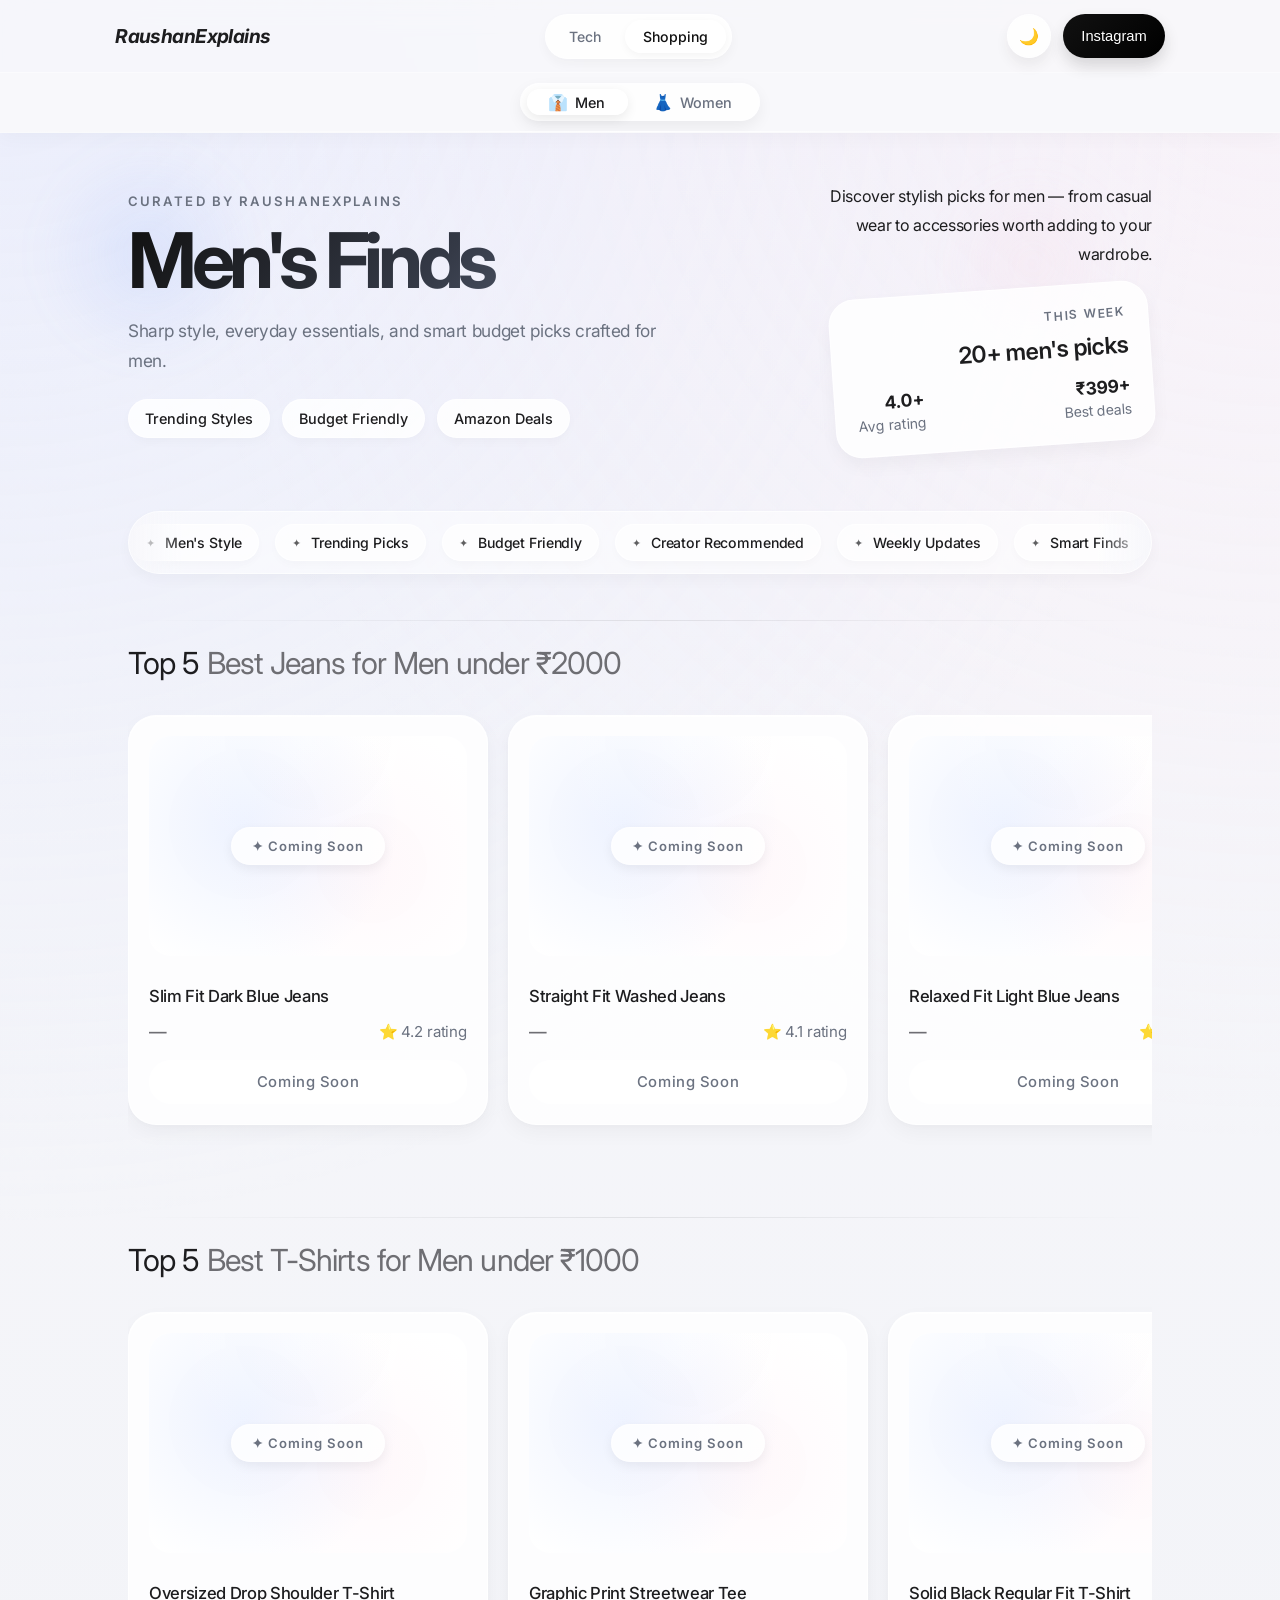
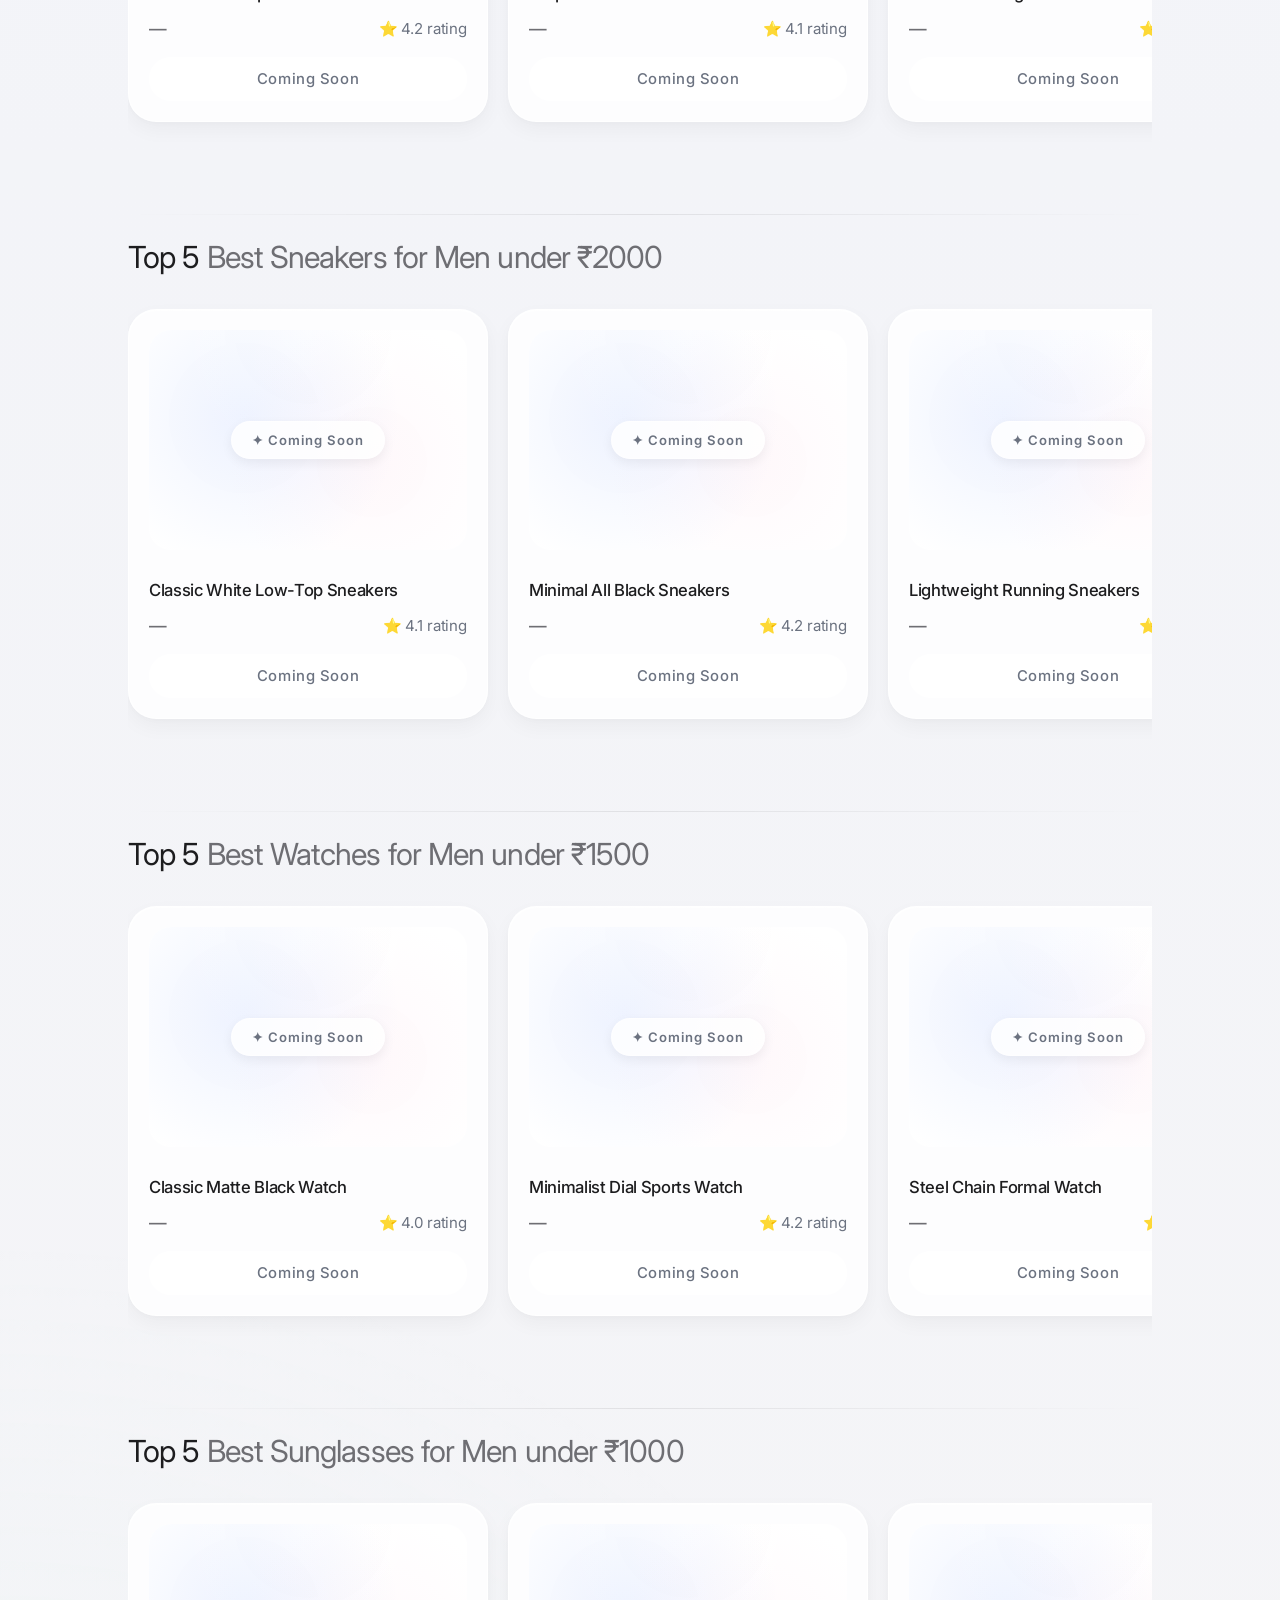
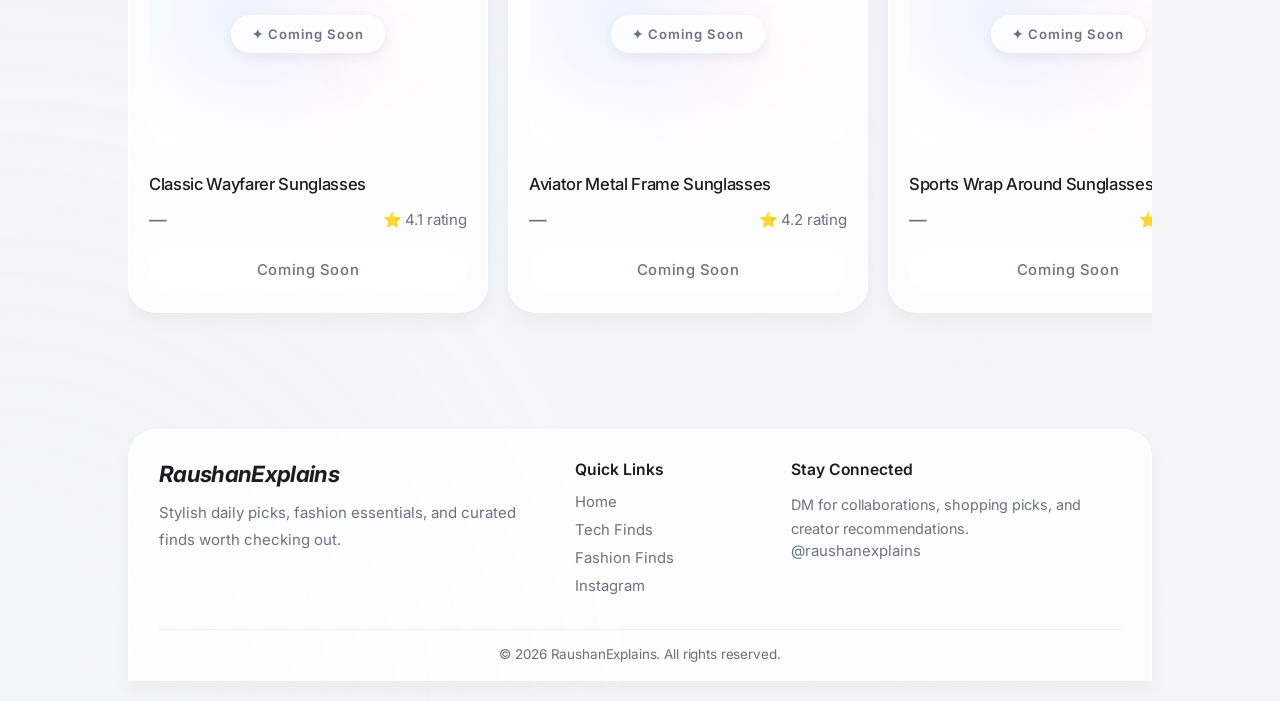
==== commit c51cf03b: "changes" ====
--- a/shopping.html
+++ b/shopping.html
@@ -42,7 +42,7 @@
 
     <header class="header">
         <div class="header-box">
-            <a href="index.html" style="text-decoration:none;"><a href="index.html" style="text-decoration:none;"><h1 id="logo">RaushanExplains</h1></a></a>
+            <a href="index.html" style="text-decoration:none;"><h1 id="logo">RaushanExplains</h1></a>
             <div class="mode-switch-wrap">
                 <div class="mode-switch">
                     <a href="tech.html" class="mode-tab">Tech</a>
@@ -104,51 +104,51 @@
         <section class="top reveal">
             <div class="top1"><h1>Top 5 <span>Best Jeans for Men under ₹2000</span></h1></div>
             <div class="box">
-                <div class="box1"><div class="img-area"><img src="images/men-jeans1.jpg" alt="Slim Fit Jeans" loading="lazy" decoding="async" /></div><div class="product-info"><h3>Slim Fit Dark Blue Jeans</h3><div class="para"><p class="price">₹1299</p><p>⭐ 4.2 rating</p></div><a class="check" href="#" target="_blank" rel="noopener noreferrer sponsored">Check on Amazon</a></div></div>
-                <div class="box1"><div class="img-area"><img src="images/men-jeans2.jpg" alt="Straight Fit Jeans" loading="lazy" decoding="async" /></div><div class="product-info"><h3>Straight Fit Washed Jeans</h3><div class="para"><p class="price">₹1499</p><p>⭐ 4.1 rating</p></div><a class="check" href="#" target="_blank" rel="noopener noreferrer sponsored">Check on Amazon</a></div></div>
-                <div class="box1"><div class="img-area"><img src="images/men-jeans3.jpg" alt="Relaxed Fit Jeans" loading="lazy" decoding="async" /></div><div class="product-info"><h3>Relaxed Fit Light Blue Jeans</h3><div class="para"><p class="price">₹1199</p><p>⭐ 4.0 rating</p></div><a class="check" href="#" target="_blank" rel="noopener noreferrer sponsored">Check on Amazon</a></div></div>
-                <div class="box1"><div class="img-area"><img src="images/men-jeans4.jpg" alt="Skinny Fit Jeans" loading="lazy" decoding="async" /></div><div class="product-info"><h3>Skinny Fit Black Stretch Jeans</h3><div class="para"><p class="price">₹999</p><p>⭐ 3.9 rating</p></div><a class="check" href="#" target="_blank" rel="noopener noreferrer sponsored">Check on Amazon</a></div></div>
-                <div class="box1"><div class="img-area"><img src="images/men-jeans5.jpg" alt="Cargo Denim Jeans" loading="lazy" decoding="async" /></div><div class="product-info"><h3>Cargo Denim Utility Jeans</h3><div class="para"><p class="price">₹1799</p><p>⭐ 4.3 rating</p></div><a class="check" href="#" target="_blank" rel="noopener noreferrer sponsored">Check on Amazon</a></div></div>
+                <div class="box1"><div class="img-area cs-area"><div class="cs-badge">✦ Coming Soon</div></div><div class="product-info"><h3>Slim Fit Dark Blue Jeans</h3><div class="para"><p class="price cs-price">—</p><p>⭐ 4.2 rating</p></div><span class="check cs-btn">Coming Soon</span></div></div>
+                <div class="box1"><div class="img-area cs-area"><div class="cs-badge">✦ Coming Soon</div></div><div class="product-info"><h3>Straight Fit Washed Jeans</h3><div class="para"><p class="price cs-price">—</p><p>⭐ 4.1 rating</p></div><span class="check cs-btn">Coming Soon</span></div></div>
+                <div class="box1"><div class="img-area cs-area"><div class="cs-badge">✦ Coming Soon</div></div><div class="product-info"><h3>Relaxed Fit Light Blue Jeans</h3><div class="para"><p class="price cs-price">—</p><p>⭐ 4.0 rating</p></div><span class="check cs-btn">Coming Soon</span></div></div>
+                <div class="box1"><div class="img-area cs-area"><div class="cs-badge">✦ Coming Soon</div></div><div class="product-info"><h3>Skinny Fit Black Stretch Jeans</h3><div class="para"><p class="price cs-price">—</p><p>⭐ 3.9 rating</p></div><span class="check cs-btn">Coming Soon</span></div></div>
+                <div class="box1"><div class="img-area cs-area"><div class="cs-badge">✦ Coming Soon</div></div><div class="product-info"><h3>Cargo Denim Utility Jeans</h3><div class="para"><p class="price cs-price">—</p><p>⭐ 4.3 rating</p></div><span class="check cs-btn">Coming Soon</span></div></div>
             </div>
         </section>
         <section class="top reveal">
             <div class="top1"><h1>Top 5 <span>Best T-Shirts for Men under ₹1000</span></h1></div>
             <div class="box">
-                <div class="box1"><div class="img-area"><img src="images/men-tshirt1.jpg" alt="Oversized T-Shirt" loading="lazy" decoding="async" /></div><div class="product-info"><h3>Oversized Drop Shoulder T-Shirt</h3><div class="para"><p class="price">₹699</p><p>⭐ 4.2 rating</p></div><a class="check" href="#" target="_blank" rel="noopener noreferrer sponsored">Check on Amazon</a></div></div>
-                <div class="box1"><div class="img-area"><img src="images/men-tshirt2.jpg" alt="Graphic Print T-Shirt" loading="lazy" decoding="async" /></div><div class="product-info"><h3>Graphic Print Streetwear Tee</h3><div class="para"><p class="price">₹799</p><p>⭐ 4.1 rating</p></div><a class="check" href="#" target="_blank" rel="noopener noreferrer sponsored">Check on Amazon</a></div></div>
-                <div class="box1"><div class="img-area"><img src="images/men-tshirt3.jpg" alt="Solid Black T-Shirt" loading="lazy" decoding="async" /></div><div class="product-info"><h3>Solid Black Regular Fit T-Shirt</h3><div class="para"><p class="price">₹599</p><p>⭐ 4.0 rating</p></div><a class="check" href="#" target="_blank" rel="noopener noreferrer sponsored">Check on Amazon</a></div></div>
-                <div class="box1"><div class="img-area"><img src="images/men-tshirt4.jpg" alt="Polo Neck T-Shirt" loading="lazy" decoding="async" /></div><div class="product-info"><h3>Classic Polo Neck T-Shirt</h3><div class="para"><p class="price">₹749</p><p>⭐ 4.1 rating</p></div><a class="check" href="#" target="_blank" rel="noopener noreferrer sponsored">Check on Amazon</a></div></div>
-                <div class="box1"><div class="img-area"><img src="images/men-tshirt5.jpg" alt="Printed Round Neck Tee" loading="lazy" decoding="async" /></div><div class="product-info"><h3>Printed Round Neck Cotton Tee</h3><div class="para"><p class="price">₹649</p><p>⭐ 3.9 rating</p></div><a class="check" href="#" target="_blank" rel="noopener noreferrer sponsored">Check on Amazon</a></div></div>
+                <div class="box1"><div class="img-area cs-area"><div class="cs-badge">✦ Coming Soon</div></div><div class="product-info"><h3>Oversized Drop Shoulder T-Shirt</h3><div class="para"><p class="price cs-price">—</p><p>⭐ 4.2 rating</p></div><span class="check cs-btn">Coming Soon</span></div></div>
+                <div class="box1"><div class="img-area cs-area"><div class="cs-badge">✦ Coming Soon</div></div><div class="product-info"><h3>Graphic Print Streetwear Tee</h3><div class="para"><p class="price cs-price">—</p><p>⭐ 4.1 rating</p></div><span class="check cs-btn">Coming Soon</span></div></div>
+                <div class="box1"><div class="img-area cs-area"><div class="cs-badge">✦ Coming Soon</div></div><div class="product-info"><h3>Solid Black Regular Fit T-Shirt</h3><div class="para"><p class="price cs-price">—</p><p>⭐ 4.0 rating</p></div><span class="check cs-btn">Coming Soon</span></div></div>
+                <div class="box1"><div class="img-area cs-area"><div class="cs-badge">✦ Coming Soon</div></div><div class="product-info"><h3>Classic Polo Neck T-Shirt</h3><div class="para"><p class="price cs-price">—</p><p>⭐ 4.1 rating</p></div><span class="check cs-btn">Coming Soon</span></div></div>
+                <div class="box1"><div class="img-area cs-area"><div class="cs-badge">✦ Coming Soon</div></div><div class="product-info"><h3>Printed Round Neck Cotton Tee</h3><div class="para"><p class="price cs-price">—</p><p>⭐ 3.9 rating</p></div><span class="check cs-btn">Coming Soon</span></div></div>
             </div>
         </section>
         <section class="top reveal">
             <div class="top1"><h1>Top 5 <span>Best Sneakers for Men under ₹2000</span></h1></div>
             <div class="box">
-                <div class="box1"><div class="img-area"><img src="images/men-sneaker1.jpg" alt="White Sneakers" loading="lazy" decoding="async" /></div><div class="product-info"><h3>Classic White Low-Top Sneakers</h3><div class="para"><p class="price">₹1499</p><p>⭐ 4.1 rating</p></div><a class="check" href="#" target="_blank" rel="noopener noreferrer sponsored">Check on Amazon</a></div></div>
-                <div class="box1"><div class="img-area"><img src="images/men-sneaker2.jpg" alt="Black Sneakers" loading="lazy" decoding="async" /></div><div class="product-info"><h3>Minimal All Black Sneakers</h3><div class="para"><p class="price">₹1799</p><p>⭐ 4.2 rating</p></div><a class="check" href="#" target="_blank" rel="noopener noreferrer sponsored">Check on Amazon</a></div></div>
-                <div class="box1"><div class="img-area"><img src="images/men-sneaker3.jpg" alt="Running Sneakers" loading="lazy" decoding="async" /></div><div class="product-info"><h3>Lightweight Running Sneakers</h3><div class="para"><p class="price">₹1299</p><p>⭐ 4.0 rating</p></div><a class="check" href="#" target="_blank" rel="noopener noreferrer sponsored">Check on Amazon</a></div></div>
-                <div class="box1"><div class="img-area"><img src="images/men-sneaker4.jpg" alt="High Top Sneakers" loading="lazy" decoding="async" /></div><div class="product-info"><h3>Streetwear High Top Canvas</h3><div class="para"><p class="price">₹1599</p><p>⭐ 3.9 rating</p></div><a class="check" href="#" target="_blank" rel="noopener noreferrer sponsored">Check on Amazon</a></div></div>
-                <div class="box1"><div class="img-area"><img src="images/men-sneaker5.jpg" alt="Chunky Sneakers" loading="lazy" decoding="async" /></div><div class="product-info"><h3>Chunky Sole Platform Sneakers</h3><div class="para"><p class="price">₹1899</p><p>⭐ 4.3 rating</p></div><a class="check" href="#" target="_blank" rel="noopener noreferrer sponsored">Check on Amazon</a></div></div>
+                <div class="box1"><div class="img-area cs-area"><div class="cs-badge">✦ Coming Soon</div></div><div class="product-info"><h3>Classic White Low-Top Sneakers</h3><div class="para"><p class="price cs-price">—</p><p>⭐ 4.1 rating</p></div><span class="check cs-btn">Coming Soon</span></div></div>
+                <div class="box1"><div class="img-area cs-area"><div class="cs-badge">✦ Coming Soon</div></div><div class="product-info"><h3>Minimal All Black Sneakers</h3><div class="para"><p class="price cs-price">—</p><p>⭐ 4.2 rating</p></div><span class="check cs-btn">Coming Soon</span></div></div>
+                <div class="box1"><div class="img-area cs-area"><div class="cs-badge">✦ Coming Soon</div></div><div class="product-info"><h3>Lightweight Running Sneakers</h3><div class="para"><p class="price cs-price">—</p><p>⭐ 4.0 rating</p></div><span class="check cs-btn">Coming Soon</span></div></div>
+                <div class="box1"><div class="img-area cs-area"><div class="cs-badge">✦ Coming Soon</div></div><div class="product-info"><h3>Streetwear High Top Canvas</h3><div class="para"><p class="price cs-price">—</p><p>⭐ 3.9 rating</p></div><span class="check cs-btn">Coming Soon</span></div></div>
+                <div class="box1"><div class="img-area cs-area"><div class="cs-badge">✦ Coming Soon</div></div><div class="product-info"><h3>Chunky Sole Platform Sneakers</h3><div class="para"><p class="price cs-price">—</p><p>⭐ 4.3 rating</p></div><span class="check cs-btn">Coming Soon</span></div></div>
             </div>
         </section>
         <section class="top reveal">
             <div class="top1"><h1>Top 5 <span>Best Watches for Men under ₹1500</span></h1></div>
             <div class="box">
-                <div class="box1"><div class="img-area"><img src="images/men-watch1.jpg" alt="Classic Black Watch" loading="lazy" decoding="async" /></div><div class="product-info"><h3>Classic Matte Black Watch</h3><div class="para"><p class="price">₹999</p><p>⭐ 4.0 rating</p></div><a class="check" href="#" target="_blank" rel="noopener noreferrer sponsored">Check on Amazon</a></div></div>
-                <div class="box1"><div class="img-area"><img src="images/men-watch2.jpg" alt="Minimal Dial Watch" loading="lazy" decoding="async" /></div><div class="product-info"><h3>Minimalist Dial Sports Watch</h3><div class="para"><p class="price">₹1199</p><p>⭐ 4.2 rating</p></div><a class="check" href="#" target="_blank" rel="noopener noreferrer sponsored">Check on Amazon</a></div></div>
-                <div class="box1"><div class="img-area"><img src="images/men-watch3.jpg" alt="Steel Chain Watch" loading="lazy" decoding="async" /></div><div class="product-info"><h3>Steel Chain Formal Watch</h3><div class="para"><p class="price">₹1299</p><p>⭐ 4.1 rating</p></div><a class="check" href="#" target="_blank" rel="noopener noreferrer sponsored">Check on Amazon</a></div></div>
-                <div class="box1"><div class="img-area"><img src="images/men-watch4.jpg" alt="Brown Leather Strap" loading="lazy" decoding="async" /></div><div class="product-info"><h3>Brown Leather Strap Casual Watch</h3><div class="para"><p class="price">₹899</p><p>⭐ 3.9 rating</p></div><a class="check" href="#" target="_blank" rel="noopener noreferrer sponsored">Check on Amazon</a></div></div>
-                <div class="box1"><div class="img-area"><img src="images/men-watch5.jpg" alt="Modern Casual Watch" loading="lazy" decoding="async" /></div><div class="product-info"><h3>Modern Casual Day-Date Watch</h3><div class="para"><p class="price">₹1099</p><p>⭐ 4.0 rating</p></div><a class="check" href="#" target="_blank" rel="noopener noreferrer sponsored">Check on Amazon</a></div></div>
+                <div class="box1"><div class="img-area cs-area"><div class="cs-badge">✦ Coming Soon</div></div><div class="product-info"><h3>Classic Matte Black Watch</h3><div class="para"><p class="price cs-price">—</p><p>⭐ 4.0 rating</p></div><span class="check cs-btn">Coming Soon</span></div></div>
+                <div class="box1"><div class="img-area cs-area"><div class="cs-badge">✦ Coming Soon</div></div><div class="product-info"><h3>Minimalist Dial Sports Watch</h3><div class="para"><p class="price cs-price">—</p><p>⭐ 4.2 rating</p></div><span class="check cs-btn">Coming Soon</span></div></div>
+                <div class="box1"><div class="img-area cs-area"><div class="cs-badge">✦ Coming Soon</div></div><div class="product-info"><h3>Steel Chain Formal Watch</h3><div class="para"><p class="price cs-price">—</p><p>⭐ 4.1 rating</p></div><span class="check cs-btn">Coming Soon</span></div></div>
+                <div class="box1"><div class="img-area cs-area"><div class="cs-badge">✦ Coming Soon</div></div><div class="product-info"><h3>Brown Leather Strap Casual Watch</h3><div class="para"><p class="price cs-price">—</p><p>⭐ 3.9 rating</p></div><span class="check cs-btn">Coming Soon</span></div></div>
+                <div class="box1"><div class="img-area cs-area"><div class="cs-badge">✦ Coming Soon</div></div><div class="product-info"><h3>Modern Casual Day-Date Watch</h3><div class="para"><p class="price cs-price">—</p><p>⭐ 4.0 rating</p></div><span class="check cs-btn">Coming Soon</span></div></div>
             </div>
         </section>
         <section class="top reveal">
             <div class="top1"><h1>Top 5 <span>Best Sunglasses for Men under ₹1000</span></h1></div>
             <div class="box">
-                <div class="box1"><div class="img-area"><img src="images/men-glass1.jpg" alt="Classic Black Sunglasses" loading="lazy" decoding="async" /></div><div class="product-info"><h3>Classic Wayfarer Sunglasses</h3><div class="para"><p class="price">₹699</p><p>⭐ 4.1 rating</p></div><a class="check" href="#" target="_blank" rel="noopener noreferrer sponsored">Check on Amazon</a></div></div>
-                <div class="box1"><div class="img-area"><img src="images/men-glass2.jpg" alt="Aviator Sunglasses" loading="lazy" decoding="async" /></div><div class="product-info"><h3>Aviator Metal Frame Sunglasses</h3><div class="para"><p class="price">₹799</p><p>⭐ 4.2 rating</p></div><a class="check" href="#" target="_blank" rel="noopener noreferrer sponsored">Check on Amazon</a></div></div>
-                <div class="box1"><div class="img-area"><img src="images/men-glass3.jpg" alt="Sports Sunglasses" loading="lazy" decoding="async" /></div><div class="product-info"><h3>Sports Wrap Around Sunglasses</h3><div class="para"><p class="price">₹599</p><p>⭐ 4.0 rating</p></div><a class="check" href="#" target="_blank" rel="noopener noreferrer sponsored">Check on Amazon</a></div></div>
-                <div class="box1"><div class="img-area"><img src="images/men-glass4.jpg" alt="Square Frame Sunglasses" loading="lazy" decoding="async" /></div><div class="product-info"><h3>Bold Square Frame Sunglasses</h3><div class="para"><p class="price">₹749</p><p>⭐ 3.9 rating</p></div><a class="check" href="#" target="_blank" rel="noopener noreferrer sponsored">Check on Amazon</a></div></div>
-                <div class="box1"><div class="img-area"><img src="images/men-glass5.jpg" alt="Round Frame Sunglasses" loading="lazy" decoding="async" /></div><div class="product-info"><h3>Retro Round Gold Frame Sunglasses</h3><div class="para"><p class="price">₹849</p><p>⭐ 4.0 rating</p></div><a class="check" href="#" target="_blank" rel="noopener noreferrer sponsored">Check on Amazon</a></div></div>
+                <div class="box1"><div class="img-area cs-area"><div class="cs-badge">✦ Coming Soon</div></div><div class="product-info"><h3>Classic Wayfarer Sunglasses</h3><div class="para"><p class="price cs-price">—</p><p>⭐ 4.1 rating</p></div><span class="check cs-btn">Coming Soon</span></div></div>
+                <div class="box1"><div class="img-area cs-area"><div class="cs-badge">✦ Coming Soon</div></div><div class="product-info"><h3>Aviator Metal Frame Sunglasses</h3><div class="para"><p class="price cs-price">—</p><p>⭐ 4.2 rating</p></div><span class="check cs-btn">Coming Soon</span></div></div>
+                <div class="box1"><div class="img-area cs-area"><div class="cs-badge">✦ Coming Soon</div></div><div class="product-info"><h3>Sports Wrap Around Sunglasses</h3><div class="para"><p class="price cs-price">—</p><p>⭐ 4.0 rating</p></div><span class="check cs-btn">Coming Soon</span></div></div>
+                <div class="box1"><div class="img-area cs-area"><div class="cs-badge">✦ Coming Soon</div></div><div class="product-info"><h3>Bold Square Frame Sunglasses</h3><div class="para"><p class="price cs-price">—</p><p>⭐ 3.9 rating</p></div><span class="check cs-btn">Coming Soon</span></div></div>
+                <div class="box1"><div class="img-area cs-area"><div class="cs-badge">✦ Coming Soon</div></div><div class="product-info"><h3>Retro Round Gold Frame Sunglasses</h3><div class="para"><p class="price cs-price">—</p><p>⭐ 4.0 rating</p></div><span class="check cs-btn">Coming Soon</span></div></div>
             </div>
         </section>
     </div>
@@ -188,51 +188,51 @@
         <section class="top reveal">
             <div class="top1"><h1>Top 5 <span>Best Jeans for Women under ₹2000</span></h1></div>
             <div class="box">
-                <div class="box1"><div class="img-area"><img src="images/women-jeans1.jpg" alt="High Waist Jeans" loading="lazy" decoding="async" /></div><div class="product-info"><h3>High Waist Skinny Stretch Jeans</h3><div class="para"><p class="price">₹1299</p><p>⭐ 4.3 rating</p></div><a class="check" href="#" target="_blank" rel="noopener noreferrer sponsored">Check on Amazon</a></div></div>
-                <div class="box1"><div class="img-area"><img src="images/women-jeans2.jpg" alt="Wide Leg Jeans" loading="lazy" decoding="async" /></div><div class="product-info"><h3>Wide Leg Relaxed Fit Jeans</h3><div class="para"><p class="price">₹1499</p><p>⭐ 4.2 rating</p></div><a class="check" href="#" target="_blank" rel="noopener noreferrer sponsored">Check on Amazon</a></div></div>
-                <div class="box1"><div class="img-area"><img src="images/women-jeans3.jpg" alt="Mom Jeans" loading="lazy" decoding="async" /></div><div class="product-info"><h3>Vintage Mom Jeans</h3><div class="para"><p class="price">₹1199</p><p>⭐ 4.1 rating</p></div><a class="check" href="#" target="_blank" rel="noopener noreferrer sponsored">Check on Amazon</a></div></div>
-                <div class="box1"><div class="img-area"><img src="images/women-jeans4.jpg" alt="Flare Jeans" loading="lazy" decoding="async" /></div><div class="product-info"><h3>Flare Bottom Bell Jeans</h3><div class="para"><p class="price">₹999</p><p>⭐ 4.0 rating</p></div><a class="check" href="#" target="_blank" rel="noopener noreferrer sponsored">Check on Amazon</a></div></div>
-                <div class="box1"><div class="img-area"><img src="images/women-jeans5.jpg" alt="Ripped Jeans" loading="lazy" decoding="async" /></div><div class="product-info"><h3>Ripped Distressed Slim Jeans</h3><div class="para"><p class="price">₹1799</p><p>⭐ 4.2 rating</p></div><a class="check" href="#" target="_blank" rel="noopener noreferrer sponsored">Check on Amazon</a></div></div>
+                <div class="box1"><div class="img-area cs-area"><div class="cs-badge">✦ Coming Soon</div></div><div class="product-info"><h3>High Waist Skinny Stretch Jeans</h3><div class="para"><p class="price cs-price">—</p><p>⭐ 4.3 rating</p></div><span class="check cs-btn">Coming Soon</span></div></div>
+                <div class="box1"><div class="img-area cs-area"><div class="cs-badge">✦ Coming Soon</div></div><div class="product-info"><h3>Wide Leg Relaxed Fit Jeans</h3><div class="para"><p class="price cs-price">—</p><p>⭐ 4.2 rating</p></div><span class="check cs-btn">Coming Soon</span></div></div>
+                <div class="box1"><div class="img-area cs-area"><div class="cs-badge">✦ Coming Soon</div></div><div class="product-info"><h3>Vintage Mom Jeans</h3><div class="para"><p class="price cs-price">—</p><p>⭐ 4.1 rating</p></div><span class="check cs-btn">Coming Soon</span></div></div>
+                <div class="box1"><div class="img-area cs-area"><div class="cs-badge">✦ Coming Soon</div></div><div class="product-info"><h3>Flare Bottom Bell Jeans</h3><div class="para"><p class="price cs-price">—</p><p>⭐ 4.0 rating</p></div><span class="check cs-btn">Coming Soon</span></div></div>
+                <div class="box1"><div class="img-area cs-area"><div class="cs-badge">✦ Coming Soon</div></div><div class="product-info"><h3>Ripped Distressed Slim Jeans</h3><div class="para"><p class="price cs-price">—</p><p>⭐ 4.2 rating</p></div><span class="check cs-btn">Coming Soon</span></div></div>
             </div>
         </section>
         <section class="top reveal">
             <div class="top1"><h1>Top 5 <span>Best Kurtis for Women under ₹1000</span></h1></div>
             <div class="box">
-                <div class="box1"><div class="img-area"><img src="images/women-kurti1.jpg" alt="Floral Print Kurti" loading="lazy" decoding="async" /></div><div class="product-info"><h3>Floral Printed A-Line Kurti</h3><div class="para"><p class="price">₹699</p><p>⭐ 4.3 rating</p></div><a class="check" href="#" target="_blank" rel="noopener noreferrer sponsored">Check on Amazon</a></div></div>
-                <div class="box1"><div class="img-area"><img src="images/women-kurti2.jpg" alt="Solid Color Kurti" loading="lazy" decoding="async" /></div><div class="product-info"><h3>Solid Cotton Straight Kurti</h3><div class="para"><p class="price">₹549</p><p>⭐ 4.1 rating</p></div><a class="check" href="#" target="_blank" rel="noopener noreferrer sponsored">Check on Amazon</a></div></div>
-                <div class="box1"><div class="img-area"><img src="images/women-kurti3.jpg" alt="Block Print Kurti" loading="lazy" decoding="async" /></div><div class="product-info"><h3>Block Print Bohemian Kurti</h3><div class="para"><p class="price">₹799</p><p>⭐ 4.2 rating</p></div><a class="check" href="#" target="_blank" rel="noopener noreferrer sponsored">Check on Amazon</a></div></div>
-                <div class="box1"><div class="img-area"><img src="images/women-kurti4.jpg" alt="Embroidered Kurti" loading="lazy" decoding="async" /></div><div class="product-info"><h3>Embroidered Neck Anarkali Kurti</h3><div class="para"><p class="price">₹899</p><p>⭐ 4.0 rating</p></div><a class="check" href="#" target="_blank" rel="noopener noreferrer sponsored">Check on Amazon</a></div></div>
-                <div class="box1"><div class="img-area"><img src="images/women-kurti5.jpg" alt="Short Kurti" loading="lazy" decoding="async" /></div><div class="product-info"><h3>Short Rayon Casual Kurti</h3><div class="para"><p class="price">₹499</p><p>⭐ 4.1 rating</p></div><a class="check" href="#" target="_blank" rel="noopener noreferrer sponsored">Check on Amazon</a></div></div>
+                <div class="box1"><div class="img-area cs-area"><div class="cs-badge">✦ Coming Soon</div></div><div class="product-info"><h3>Floral Printed A-Line Kurti</h3><div class="para"><p class="price cs-price">—</p><p>⭐ 4.3 rating</p></div><span class="check cs-btn">Coming Soon</span></div></div>
+                <div class="box1"><div class="img-area cs-area"><div class="cs-badge">✦ Coming Soon</div></div><div class="product-info"><h3>Solid Cotton Straight Kurti</h3><div class="para"><p class="price cs-price">—</p><p>⭐ 4.1 rating</p></div><span class="check cs-btn">Coming Soon</span></div></div>
+                <div class="box1"><div class="img-area cs-area"><div class="cs-badge">✦ Coming Soon</div></div><div class="product-info"><h3>Block Print Bohemian Kurti</h3><div class="para"><p class="price cs-price">—</p><p>⭐ 4.2 rating</p></div><span class="check cs-btn">Coming Soon</span></div></div>
+                <div class="box1"><div class="img-area cs-area"><div class="cs-badge">✦ Coming Soon</div></div><div class="product-info"><h3>Embroidered Neck Anarkali Kurti</h3><div class="para"><p class="price cs-price">—</p><p>⭐ 4.0 rating</p></div><span class="check cs-btn">Coming Soon</span></div></div>
+                <div class="box1"><div class="img-area cs-area"><div class="cs-badge">✦ Coming Soon</div></div><div class="product-info"><h3>Short Rayon Casual Kurti</h3><div class="para"><p class="price cs-price">—</p><p>⭐ 4.1 rating</p></div><span class="check cs-btn">Coming Soon</span></div></div>
             </div>
         </section>
         <section class="top reveal">
             <div class="top1"><h1>Top 5 <span>Best Tops for Women under ₹1000</span></h1></div>
             <div class="box">
-                <div class="box1"><div class="img-area"><img src="images/women-top1.jpg" alt="Crop Top" loading="lazy" decoding="async" /></div><div class="product-info"><h3>Ruched Crop Top</h3><div class="para"><p class="price">₹599</p><p>⭐ 4.2 rating</p></div><a class="check" href="#" target="_blank" rel="noopener noreferrer sponsored">Check on Amazon</a></div></div>
-                <div class="box1"><div class="img-area"><img src="images/women-top2.jpg" alt="Off Shoulder Top" loading="lazy" decoding="async" /></div><div class="product-info"><h3>Off-Shoulder Puff Sleeve Top</h3><div class="para"><p class="price">₹749</p><p>⭐ 4.1 rating</p></div><a class="check" href="#" target="_blank" rel="noopener noreferrer sponsored">Check on Amazon</a></div></div>
-                <div class="box1"><div class="img-area"><img src="images/women-top3.jpg" alt="Oversized Top" loading="lazy" decoding="async" /></div><div class="product-info"><h3>Oversized Graphic Tee Top</h3><div class="para"><p class="price">₹699</p><p>⭐ 4.0 rating</p></div><a class="check" href="#" target="_blank" rel="noopener noreferrer sponsored">Check on Amazon</a></div></div>
-                <div class="box1"><div class="img-area"><img src="images/women-top4.jpg" alt="Tie Dye Top" loading="lazy" decoding="async" /></div><div class="product-info"><h3>Tie-Dye Breezy Casual Top</h3><div class="para"><p class="price">₹549</p><p>⭐ 3.9 rating</p></div><a class="check" href="#" target="_blank" rel="noopener noreferrer sponsored">Check on Amazon</a></div></div>
-                <div class="box1"><div class="img-area"><img src="images/women-top5.jpg" alt="Shirt Style Top" loading="lazy" decoding="async" /></div><div class="product-info"><h3>Solid Shirt-Style Collar Top</h3><div class="para"><p class="price">₹849</p><p>⭐ 4.2 rating</p></div><a class="check" href="#" target="_blank" rel="noopener noreferrer sponsored">Check on Amazon</a></div></div>
+                <div class="box1"><div class="img-area cs-area"><div class="cs-badge">✦ Coming Soon</div></div><div class="product-info"><h3>Ruched Crop Top</h3><div class="para"><p class="price cs-price">—</p><p>⭐ 4.2 rating</p></div><span class="check cs-btn">Coming Soon</span></div></div>
+                <div class="box1"><div class="img-area cs-area"><div class="cs-badge">✦ Coming Soon</div></div><div class="product-info"><h3>Off-Shoulder Puff Sleeve Top</h3><div class="para"><p class="price cs-price">—</p><p>⭐ 4.1 rating</p></div><span class="check cs-btn">Coming Soon</span></div></div>
+                <div class="box1"><div class="img-area cs-area"><div class="cs-badge">✦ Coming Soon</div></div><div class="product-info"><h3>Oversized Graphic Tee Top</h3><div class="para"><p class="price cs-price">—</p><p>⭐ 4.0 rating</p></div><span class="check cs-btn">Coming Soon</span></div></div>
+                <div class="box1"><div class="img-area cs-area"><div class="cs-badge">✦ Coming Soon</div></div><div class="product-info"><h3>Tie-Dye Breezy Casual Top</h3><div class="para"><p class="price cs-price">—</p><p>⭐ 3.9 rating</p></div><span class="check cs-btn">Coming Soon</span></div></div>
+                <div class="box1"><div class="img-area cs-area"><div class="cs-badge">✦ Coming Soon</div></div><div class="product-info"><h3>Solid Shirt-Style Collar Top</h3><div class="para"><p class="price cs-price">—</p><p>⭐ 4.2 rating</p></div><span class="check cs-btn">Coming Soon</span></div></div>
             </div>
         </section>
         <section class="top reveal">
             <div class="top1"><h1>Top 5 <span>Best Handbags for Women under ₹2000</span></h1></div>
             <div class="box">
-                <div class="box1"><div class="img-area"><img src="images/women-bag1.jpg" alt="Tote Bag" loading="lazy" decoding="async" /></div><div class="product-info"><h3>Canvas Tote Shoulder Bag</h3><div class="para"><p class="price">₹999</p><p>⭐ 4.2 rating</p></div><a class="check" href="#" target="_blank" rel="noopener noreferrer sponsored">Check on Amazon</a></div></div>
-                <div class="box1"><div class="img-area"><img src="images/women-bag2.jpg" alt="Sling Bag" loading="lazy" decoding="async" /></div><div class="product-info"><h3>Minimal Leather Sling Bag</h3><div class="para"><p class="price">₹1299</p><p>⭐ 4.1 rating</p></div><a class="check" href="#" target="_blank" rel="noopener noreferrer sponsored">Check on Amazon</a></div></div>
-                <div class="box1"><div class="img-area"><img src="images/women-bag3.jpg" alt="Clutch Bag" loading="lazy" decoding="async" /></div><div class="product-info"><h3>Embroidered Party Clutch Bag</h3><div class="para"><p class="price">₹799</p><p>⭐ 4.3 rating</p></div><a class="check" href="#" target="_blank" rel="noopener noreferrer sponsored">Check on Amazon</a></div></div>
-                <div class="box1"><div class="img-area"><img src="images/women-bag4.jpg" alt="Backpack" loading="lazy" decoding="async" /></div><div class="product-info"><h3>Casual Mini Backpack</h3><div class="para"><p class="price">₹1499</p><p>⭐ 4.0 rating</p></div><a class="check" href="#" target="_blank" rel="noopener noreferrer sponsored">Check on Amazon</a></div></div>
-                <div class="box1"><div class="img-area"><img src="images/women-bag5.jpg" alt="Potli Bag" loading="lazy" decoding="async" /></div><div class="product-info"><h3>Ethnic Potli Drawstring Bag</h3><div class="para"><p class="price">₹699</p><p>⭐ 4.1 rating</p></div><a class="check" href="#" target="_blank" rel="noopener noreferrer sponsored">Check on Amazon</a></div></div>
+                <div class="box1"><div class="img-area cs-area"><div class="cs-badge">✦ Coming Soon</div></div><div class="product-info"><h3>Canvas Tote Shoulder Bag</h3><div class="para"><p class="price cs-price">—</p><p>⭐ 4.2 rating</p></div><span class="check cs-btn">Coming Soon</span></div></div>
+                <div class="box1"><div class="img-area cs-area"><div class="cs-badge">✦ Coming Soon</div></div><div class="product-info"><h3>Minimal Leather Sling Bag</h3><div class="para"><p class="price cs-price">—</p><p>⭐ 4.1 rating</p></div><span class="check cs-btn">Coming Soon</span></div></div>
+                <div class="box1"><div class="img-area cs-area"><div class="cs-badge">✦ Coming Soon</div></div><div class="product-info"><h3>Embroidered Party Clutch Bag</h3><div class="para"><p class="price cs-price">—</p><p>⭐ 4.3 rating</p></div><span class="check cs-btn">Coming Soon</span></div></div>
+                <div class="box1"><div class="img-area cs-area"><div class="cs-badge">✦ Coming Soon</div></div><div class="product-info"><h3>Casual Mini Backpack</h3><div class="para"><p class="price cs-price">—</p><p>⭐ 4.0 rating</p></div><span class="check cs-btn">Coming Soon</span></div></div>
+                <div class="box1"><div class="img-area cs-area"><div class="cs-badge">✦ Coming Soon</div></div><div class="product-info"><h3>Ethnic Potli Drawstring Bag</h3><div class="para"><p class="price cs-price">—</p><p>⭐ 4.1 rating</p></div><span class="check cs-btn">Coming Soon</span></div></div>
             </div>
         </section>
         <section class="top reveal">
             <div class="top1"><h1>Top 5 <span>Best Sunglasses for Women under ₹1000</span></h1></div>
             <div class="box">
-                <div class="box1"><div class="img-area"><img src="images/women-glass1.jpg" alt="Cat Eye Sunglasses" loading="lazy" decoding="async" /></div><div class="product-info"><h3>Cat Eye Retro Sunglasses</h3><div class="para"><p class="price">₹699</p><p>⭐ 4.3 rating</p></div><a class="check" href="#" target="_blank" rel="noopener noreferrer sponsored">Check on Amazon</a></div></div>
-                <div class="box1"><div class="img-area"><img src="images/women-glass2.jpg" alt="Round Sunglasses" loading="lazy" decoding="async" /></div><div class="product-info"><h3>Oversized Round Frame Sunglasses</h3><div class="para"><p class="price">₹799</p><p>⭐ 4.1 rating</p></div><a class="check" href="#" target="_blank" rel="noopener noreferrer sponsored">Check on Amazon</a></div></div>
-                <div class="box1"><div class="img-area"><img src="images/women-glass3.jpg" alt="Square Frame" loading="lazy" decoding="async" /></div><div class="product-info"><h3>Thin Square Metal Frame Shades</h3><div class="para"><p class="price">₹899</p><p>⭐ 4.2 rating</p></div><a class="check" href="#" target="_blank" rel="noopener noreferrer sponsored">Check on Amazon</a></div></div>
-                <div class="box1"><div class="img-area"><img src="images/women-glass4.jpg" alt="Butterfly Sunglasses" loading="lazy" decoding="async" /></div><div class="product-info"><h3>Butterfly Glam Sunglasses</h3><div class="para"><p class="price">₹749</p><p>⭐ 4.0 rating</p></div><a class="check" href="#" target="_blank" rel="noopener noreferrer sponsored">Check on Amazon</a></div></div>
-                <div class="box1"><div class="img-area"><img src="images/women-glass5.jpg" alt="Rimless Sunglasses" loading="lazy" decoding="async" /></div><div class="product-info"><h3>Rimless Tinted Lens Sunglasses</h3><div class="para"><p class="price">₹849</p><p>⭐ 4.1 rating</p></div><a class="check" href="#" target="_blank" rel="noopener noreferrer sponsored">Check on Amazon</a></div></div>
+                <div class="box1"><div class="img-area cs-area"><div class="cs-badge">✦ Coming Soon</div></div><div class="product-info"><h3>Cat Eye Retro Sunglasses</h3><div class="para"><p class="price cs-price">—</p><p>⭐ 4.3 rating</p></div><span class="check cs-btn">Coming Soon</span></div></div>
+                <div class="box1"><div class="img-area cs-area"><div class="cs-badge">✦ Coming Soon</div></div><div class="product-info"><h3>Oversized Round Frame Sunglasses</h3><div class="para"><p class="price cs-price">—</p><p>⭐ 4.1 rating</p></div><span class="check cs-btn">Coming Soon</span></div></div>
+                <div class="box1"><div class="img-area cs-area"><div class="cs-badge">✦ Coming Soon</div></div><div class="product-info"><h3>Thin Square Metal Frame Shades</h3><div class="para"><p class="price cs-price">—</p><p>⭐ 4.2 rating</p></div><span class="check cs-btn">Coming Soon</span></div></div>
+                <div class="box1"><div class="img-area cs-area"><div class="cs-badge">✦ Coming Soon</div></div><div class="product-info"><h3>Butterfly Glam Sunglasses</h3><div class="para"><p class="price cs-price">—</p><p>⭐ 4.0 rating</p></div><span class="check cs-btn">Coming Soon</span></div></div>
+                <div class="box1"><div class="img-area cs-area"><div class="cs-badge">✦ Coming Soon</div></div><div class="product-info"><h3>Rimless Tinted Lens Sunglasses</h3><div class="para"><p class="price cs-price">—</p><p>⭐ 4.1 rating</p></div><span class="check cs-btn">Coming Soon</span></div></div>
             </div>
         </section>
     </div>
--- a/style.css
+++ b/style.css
@@ -1103,3 +1103,62 @@
     .landing-title { font-size:2.1rem; }
     .landing-sub { display:none; }
 }
+
+/* =====================
+   COMING SOON CARDS
+   ===================== */
+.cs-area {
+    background: var(--glass-bg) !important;
+    display: flex;
+    align-items: center;
+    justify-content: center;
+    position: relative;
+    overflow: hidden;
+}
+
+.cs-area::before {
+    content: "";
+    position: absolute;
+    inset: 0;
+    background:
+        radial-gradient(circle at 30% 40%, rgba(111,152,255,0.12), transparent 60%),
+        radial-gradient(circle at 70% 60%, rgba(255,188,214,0.10), transparent 55%);
+    pointer-events: none;
+}
+
+.cs-badge {
+    position: relative;
+    z-index: 2;
+    padding: 10px 20px;
+    border-radius: 999px;
+    background: var(--glass-bg);
+    border: 1px solid var(--glass-border);
+    font-size: 0.82rem;
+    font-weight: 600;
+    color: var(--text-soft);
+    letter-spacing: 0.08em;
+    box-shadow: 0 4px 12px rgba(0,0,0,0.06);
+}
+
+.cs-price {
+    color: var(--text-muted) !important;
+    font-weight: 500 !important;
+    font-size: 1.1rem !important;
+    letter-spacing: 0.1em;
+}
+
+.cs-btn {
+    display: block;
+    text-align: center;
+    padding: 12px 0;
+    border-radius: 999px;
+    font-size: 0.93rem;
+    font-weight: 500;
+    margin-top: 18px;
+    color: var(--text-soft) !important;
+    background: var(--glass-bg) !important;
+    border: 1.5px dashed var(--glass-border);
+    box-shadow: none !important;
+    cursor: default;
+    letter-spacing: 0.04em;
+}
